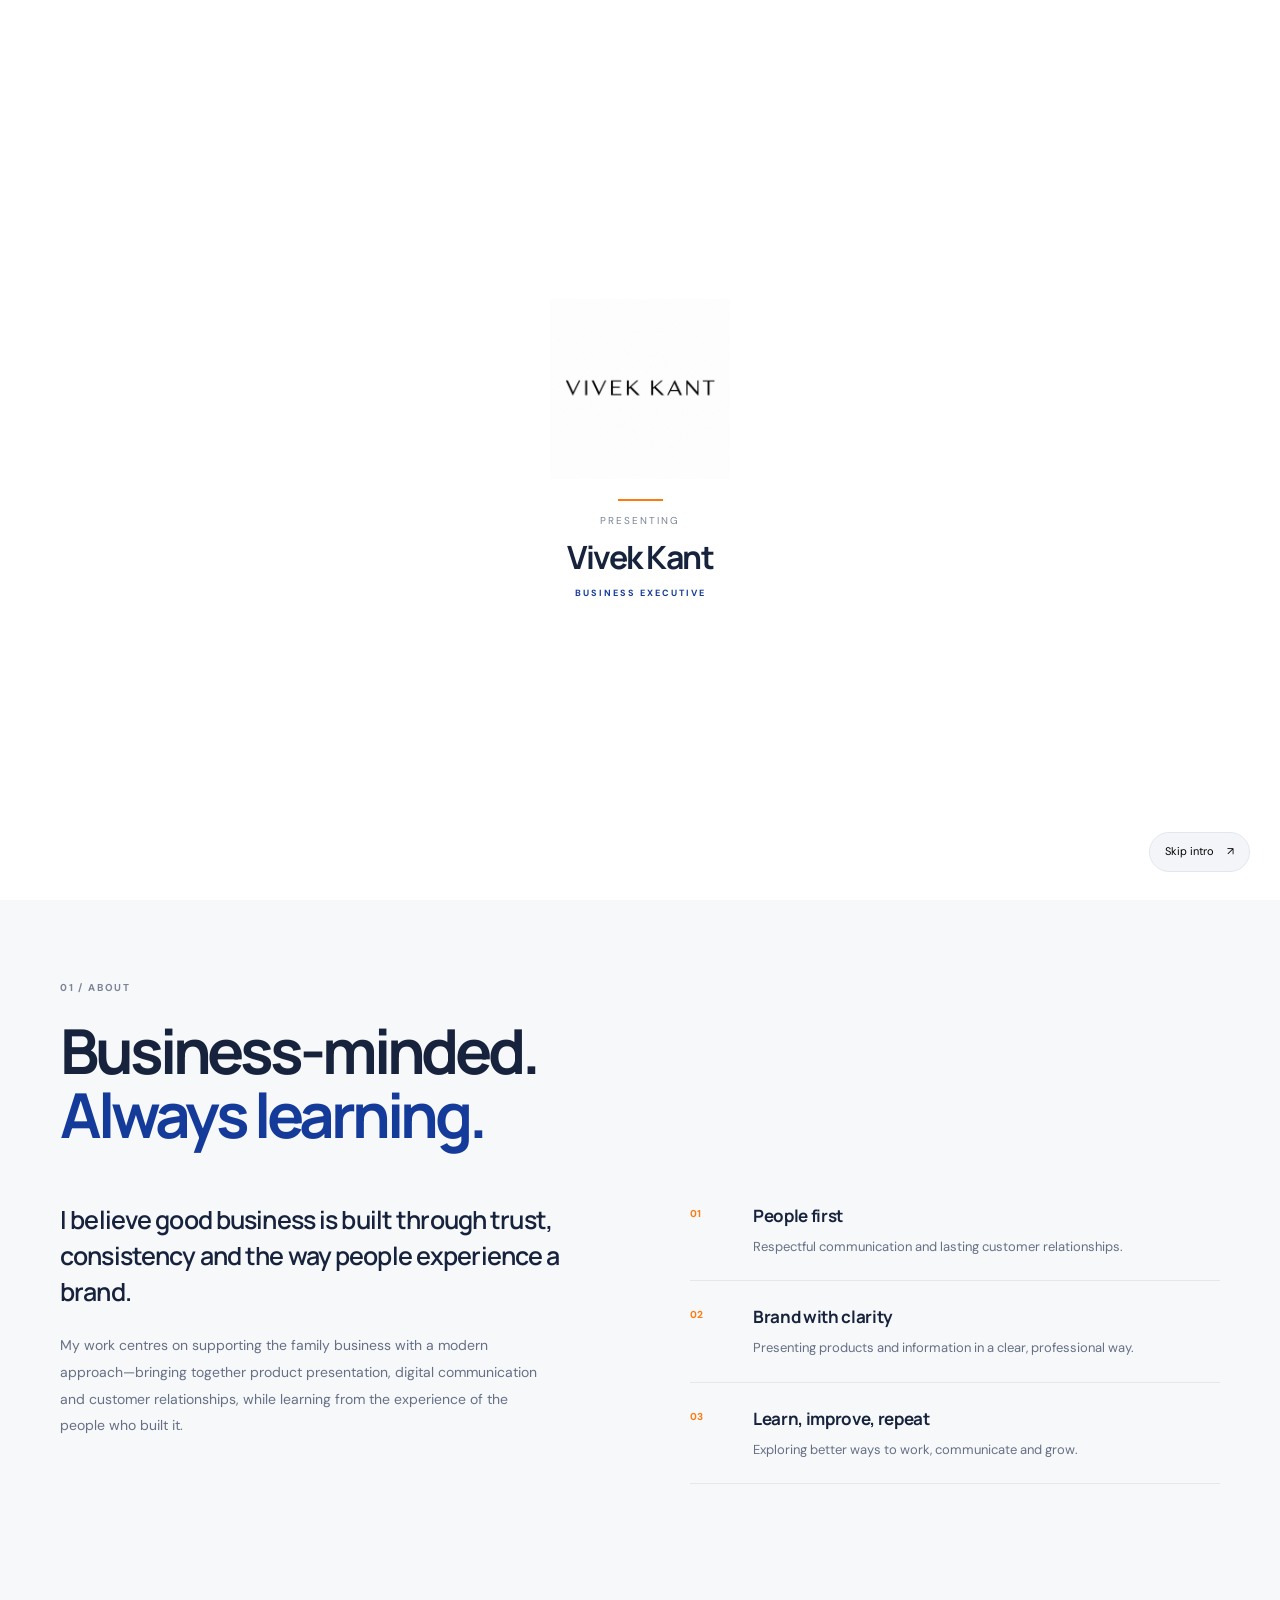
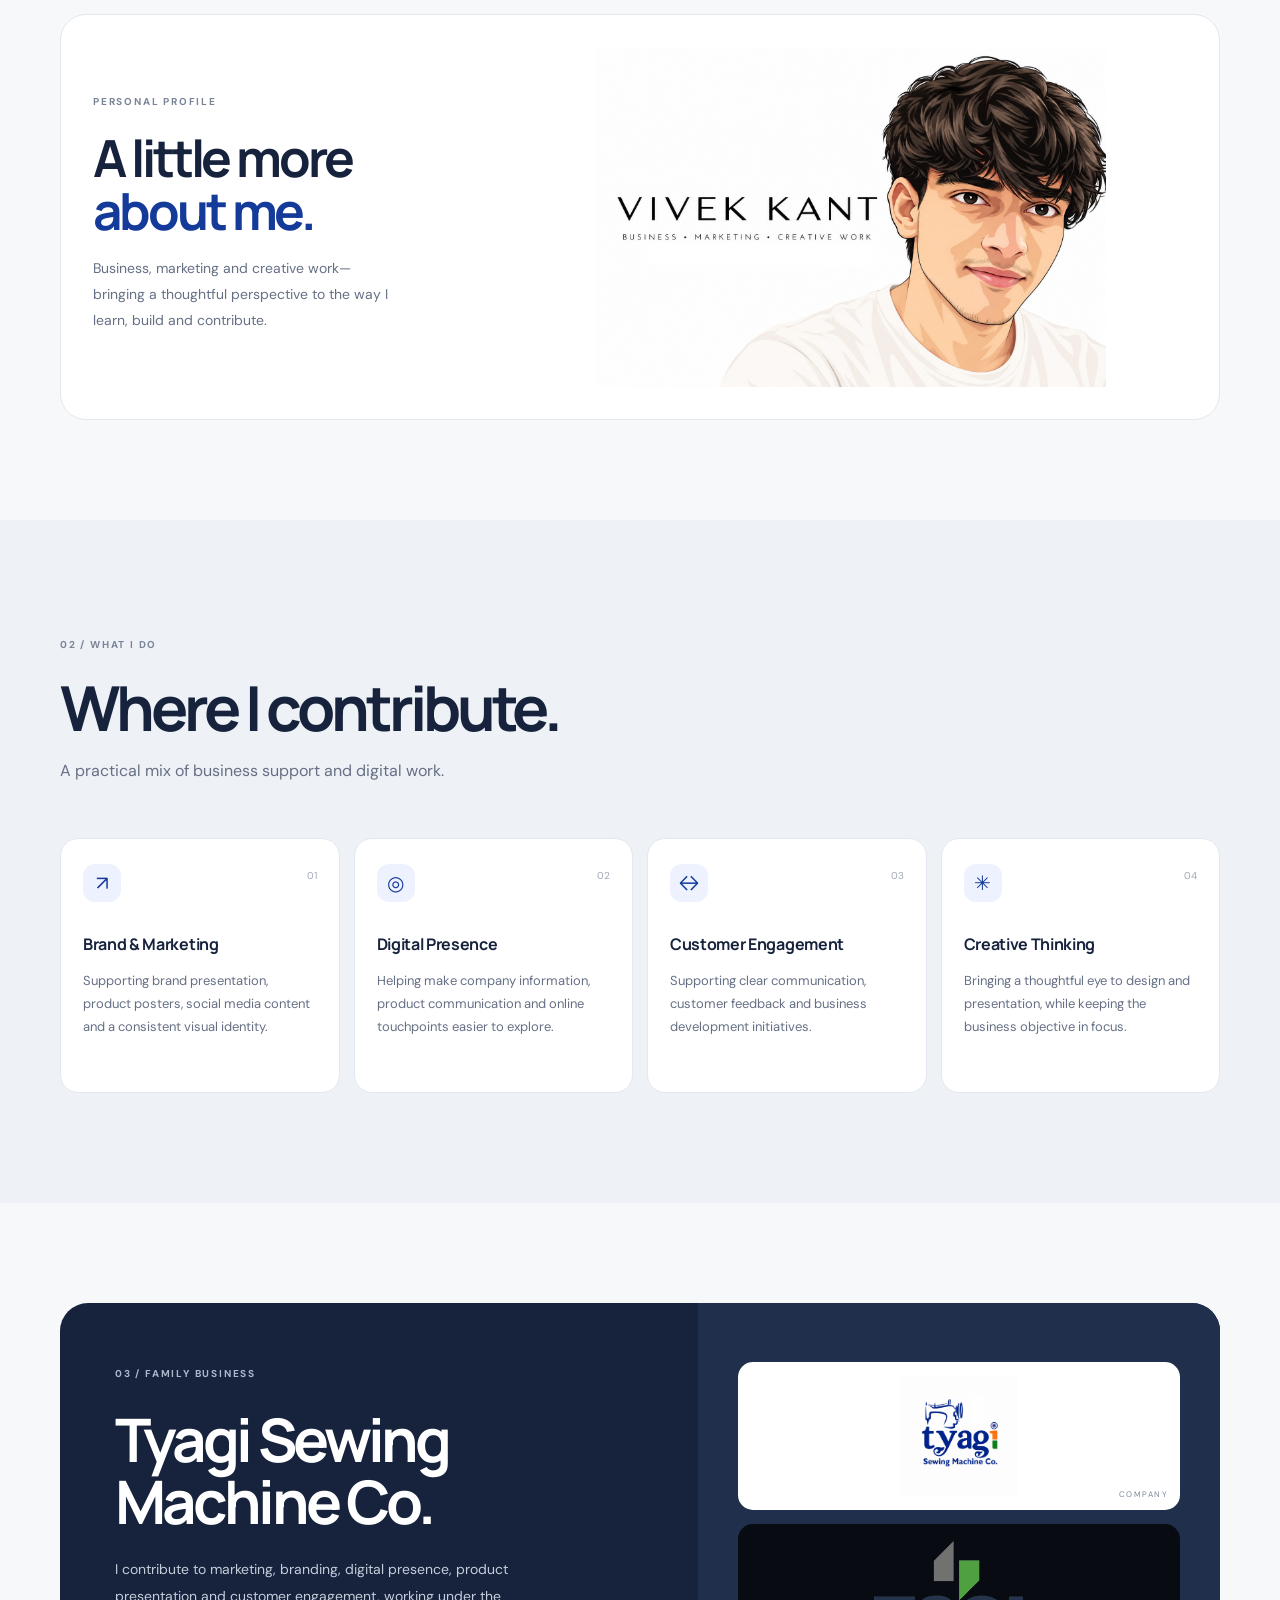
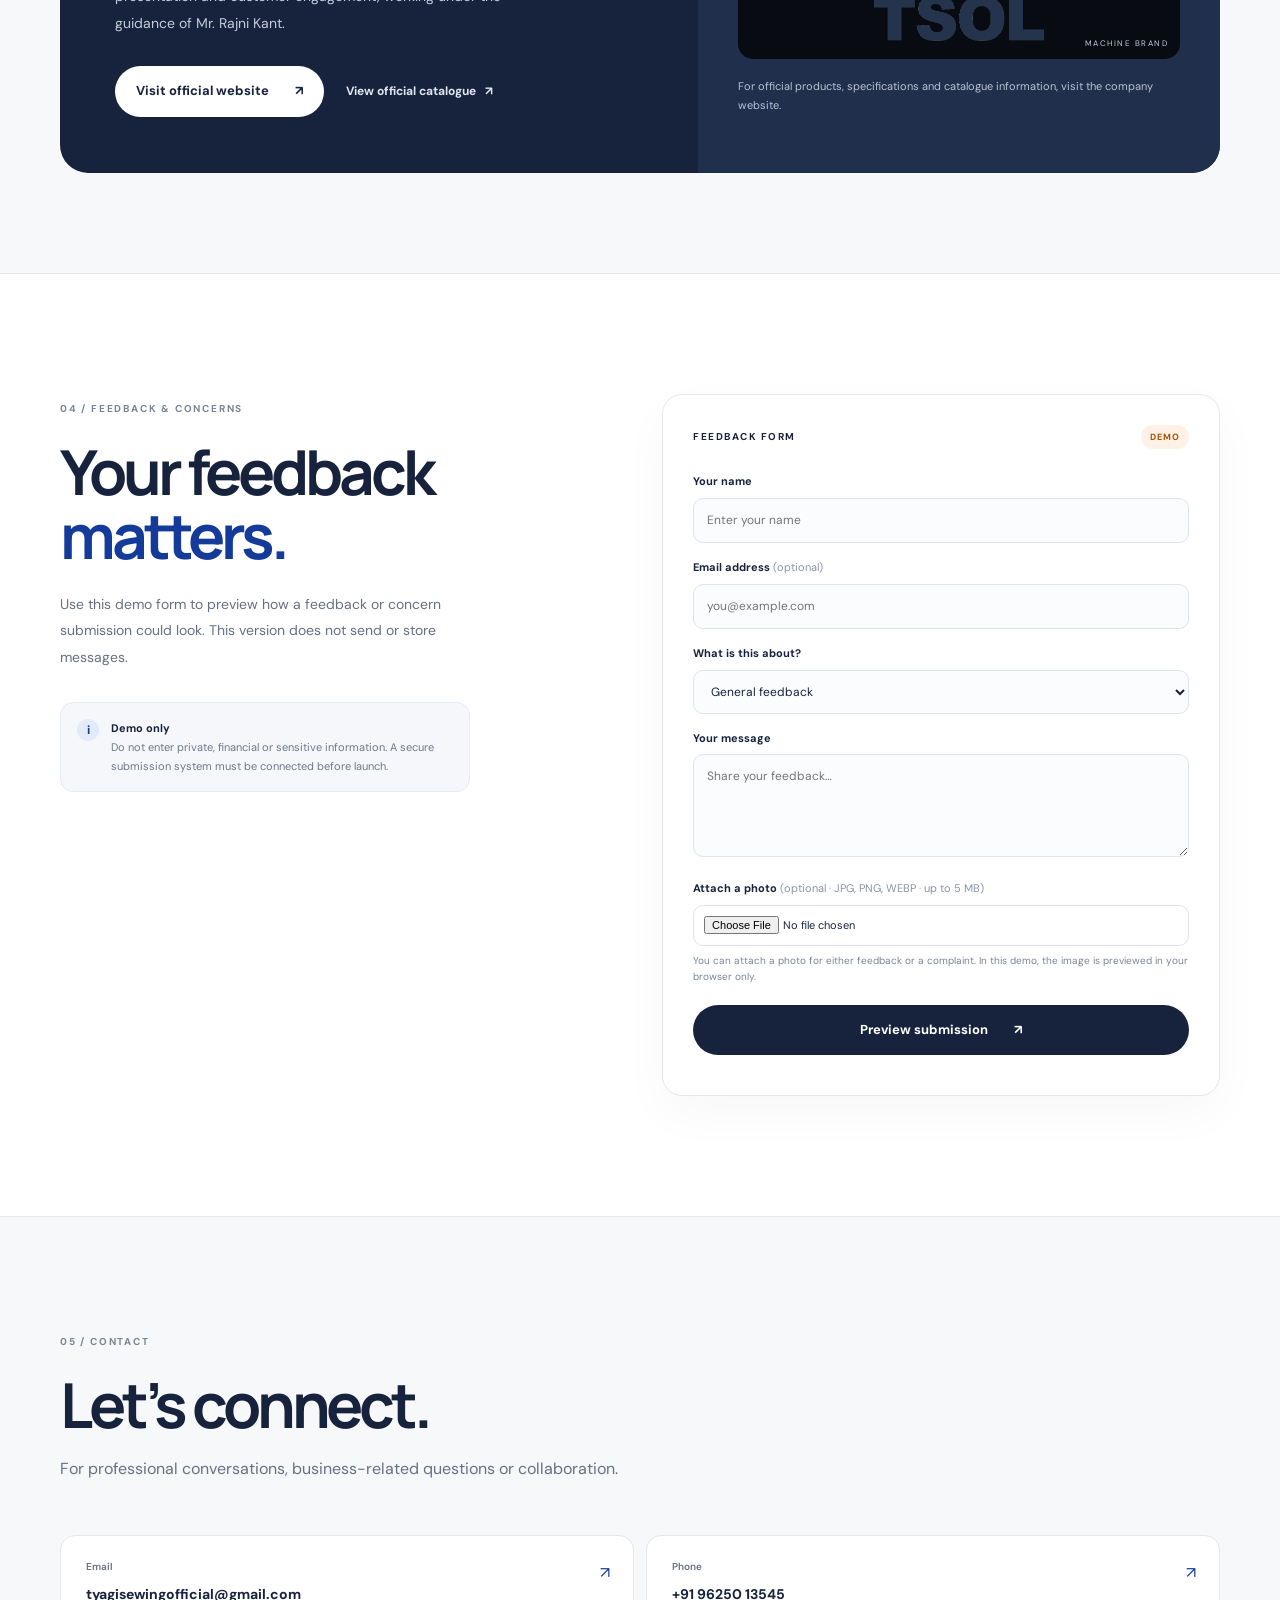
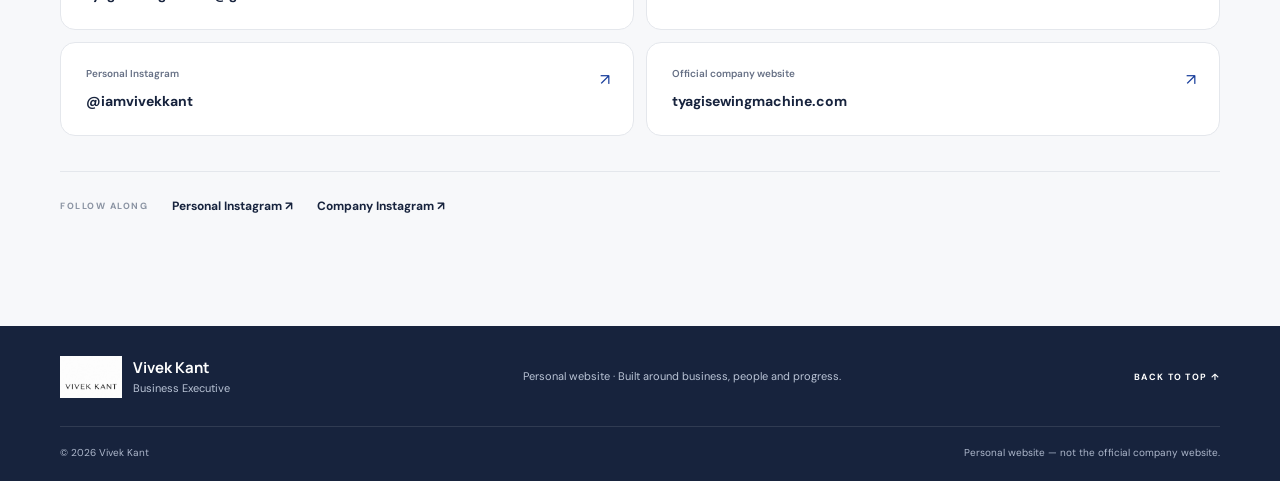
==== index.html @ b69f8602 "Add files via upload" ====
<!doctype html>
<html lang="en">
<head>
  <meta charset="utf-8"><meta name="viewport" content="width=device-width, initial-scale=1">
  <meta name="theme-color" content="#f7f8fa">
  <meta name="description" content="The personal website of Vivek Kant — Business Executive, focused on business development, brand communication and digital presence.">
  <title>Vivek Kant — Business Executive</title>
  <link rel="stylesheet" href="styles.css">
</head>
<body>
  <div class="intro" id="intro" aria-label="Welcome intro">
    <div class="intro-inner"><img src="assets/vivek-kant-wordmark.png" alt="Vivek Kant wordmark" class="intro-logo"><span class="intro-line"></span><p>Presenting</p><h2>Vivek Kant</h2><span class="intro-role">BUSINESS EXECUTIVE</span></div>
    <button class="skip-intro" id="skipIntro">Skip intro <span aria-hidden="true">↗</span></button>
  </div>
  <header class="site-header">
    <a class="wordmark" href="#home" aria-label="Vivek Kant home"><span class="brand-icon personal-wordmark"><img src="assets/vivek-kant-wordmark.png" alt="Vivek Kant logo"></span><span><strong>Vivek Kant</strong><small>Business Executive</small></span></a>
    <button class="menu-toggle" id="menuToggle" aria-label="Toggle navigation" aria-expanded="false">☰</button>
    <nav id="nav"><a href="#about">About</a><a href="#work">What I Do</a><a href="#business">Business</a><a href="#feedback">Feedback</a><a class="nav-contact" href="#contact">Contact <span>↗</span></a></nav>
  </header>
  <main>
    <section class="hero section-wrap" id="home">
      <div class="hero-copy reveal"><div class="eyebrow"><span class="status-dot"></span> PERSONAL WEBSITE · NOIDA, INDIA</div>
        <p class="hero-kicker">Business. People. Progress.</p>
        <h1>Building with<br><span>purpose.</span></h1>
        <p class="hero-description">I’m Vivek Kant, a Business Executive contributing to the growth and digital presence of Tyagi Sewing Machine Co. through branding, communication and customer engagement.</p>
        <div class="hero-actions"><a class="button button-dark" href="#about">Get to know me <span>↓</span></a><a class="text-link" href="https://www.tyagisewingmachine.com/" target="_blank" rel="noopener">Visit company website <span>↗</span></a></div>
        <div class="hero-note"><span class="note-rule"></span><span>Working with purpose, learning every day.</span></div>
      </div>
      <div class="hero-art hero-art-profile reveal" aria-label="Vivek Kant personal brand portrait"><img class="hero-feature hero-wordmark" src="assets/vivek-kant-wordmark.png" alt="Vivek Kant personal brand wordmark"><span class="hero-art-label">VIVEK KANT · PERSONAL BRAND</span></div>
      <a href="#about" class="scroll-cue"><span></span> SCROLL TO EXPLORE</a>
    </section>
    <section class="intro-strip"><div class="section-wrap strip-inner"><span class="strip-label">MY FOCUS</span><p>Clear communication <i>·</i> Thoughtful branding <i>·</i> Stronger connections</p></div></section>
    <section class="section section-wrap about-section" id="about">
      <div class="section-heading reveal"><span class="section-index">01 / ABOUT</span><h2>Business-minded.<br><span>Always learning.</span></h2></div>
      <div class="about-grid"><div class="about-lead reveal"><p class="large-copy">I believe good business is built through trust, consistency and the way people experience a brand.</p><p>My work centres on supporting the family business with a modern approach—bringing together product presentation, digital communication and customer relationships, while learning from the experience of the people who built it.</p></div><div class="principles reveal"><article><span>01</span><div><h3>People first</h3><p>Respectful communication and lasting customer relationships.</p></div></article><article><span>02</span><div><h3>Brand with clarity</h3><p>Presenting products and information in a clear, professional way.</p></div></article><article><span>03</span><div><h3>Learn, improve, repeat</h3><p>Exploring better ways to work, communicate and grow.</p></div></article></div></div>
    </section>
    <section class="portrait-section section section-wrap" id="profile-image"><div class="portrait-card reveal"><div class="portrait-copy"><span class="section-index">PERSONAL PROFILE</span><h2>A little more<br><span>about me.</span></h2><p>Business, marketing and creative work—bringing a thoughtful perspective to the way I learn, build and contribute.</p></div><div class="portrait-art"><img src="assets/vivek-kant-banner.png" alt="Vivek Kant illustrated personal portrait artwork"></div></div></section>
    <section class="work-section" id="work"><div class="section section-wrap"><div class="section-heading reveal"><span class="section-index">02 / WHAT I DO</span><h2>Where I contribute.</h2><p class="heading-support">A practical mix of business support and digital work.</p></div><div class="work-grid"><article class="work-card reveal"><div class="card-icon">↗</div><span class="card-number">01</span><h3>Brand &amp; Marketing</h3><p>Supporting brand presentation, product posters, social media content and a consistent visual identity.</p></article><article class="work-card reveal"><div class="card-icon">◎</div><span class="card-number">02</span><h3>Digital Presence</h3><p>Helping make company information, product communication and online touchpoints easier to explore.</p></article><article class="work-card reveal"><div class="card-icon">↔</div><span class="card-number">03</span><h3>Customer Engagement</h3><p>Supporting clear communication, customer feedback and business development initiatives.</p></article><article class="work-card reveal"><div class="card-icon">✳</div><span class="card-number">04</span><h3>Creative Thinking</h3><p>Bringing a thoughtful eye to design and presentation, while keeping the business objective in focus.</p></article></div></div></section>
    <section class="business-section section section-wrap" id="business"><div class="business-panel reveal"><div class="business-copy"><span class="section-index">03 / FAMILY BUSINESS</span><h2>Tyagi Sewing<br>Machine Co.</h2><p>I contribute to marketing, branding, digital presence, product presentation and customer engagement, working under the guidance of Mr. Rajni Kant.</p><div class="business-actions"><a class="button button-light" href="https://www.tyagisewingmachine.com/" target="_blank" rel="noopener">Visit official website <span>↗</span></a><a class="business-link" href="https://www.tyagisewingmachine.com/" target="_blank" rel="noopener">View official catalogue <span>↗</span></a></div></div><div class="business-logos"><div class="logo-card tyagi-card"><img src="assets/tyagi-sewing-machine-logo.png" alt="Tyagi Sewing Machine Co. logo"><span>COMPANY</span></div><div class="logo-card tsol-card"><img src="assets/tsol-logo.png" alt="TSOL logo"><span>MACHINE BRAND</span></div><p>For official products, specifications and catalogue information, visit the company website.</p></div></div></section>
    <section class="feedback-section" id="feedback"><div class="section section-wrap feedback-grid"><div class="feedback-copy reveal"><span class="section-index">04 / FEEDBACK &amp; CONCERNS</span><h2>Your feedback<br><span>matters.</span></h2><p>Use this demo form to preview how a feedback or concern submission could look. This version does not send or store messages.</p><div class="privacy-note"><span>i</span><p><strong>Demo only</strong><br>Do not enter private, financial or sensitive information. A secure submission system must be connected before launch.</p></div></div><form class="feedback-form reveal" id="feedbackForm"><div class="form-top"><span>FEEDBACK FORM</span><span class="demo-pill">DEMO</span></div><label for="name">Your name</label><input id="name" name="name" placeholder="Enter your name" autocomplete="name" required><label for="email">Email address <span>(optional)</span></label><input id="email" name="email" type="email" placeholder="you@example.com" autocomplete="email"><label for="topic">What is this about?</label><select id="topic" name="topic"><option>General feedback</option><option>Business enquiry</option><option>Website experience</option><option>Concern or complaint</option><option>Other</option></select><label for="message">Your message</label><textarea id="message" name="message" rows="4" placeholder="Share your feedback…" required></textarea><label for="photoAttachment">Attach a photo <span>(optional · JPG, PNG, WEBP · up to 5 MB)</span></label><input id="photoAttachment" name="photoAttachment" type="file" accept="image/jpeg,image/png,image/webp,image/gif"><p class="upload-help">You can attach a photo for either feedback or a complaint. In this demo, the image is previewed in your browser only.</p><div class="attachment-preview" id="attachmentPreview" hidden><img id="attachmentPreviewImage" alt="Selected photo preview"><span id="attachmentFileName"></span><button type="button" id="removeAttachment" class="remove-attachment">Remove photo</button></div><button class="button button-dark submit-button" type="submit">Preview submission <span>↗</span></button><p class="form-result" id="formResult" role="status" aria-live="polite"></p></form></div></section>
    <section class="contact-section section section-wrap" id="contact"><div class="section-heading reveal"><span class="section-index">05 / CONTACT</span><h2>Let’s connect.</h2><p class="heading-support">For professional conversations, business-related questions or collaboration.</p></div><div class="contact-grid reveal"><a class="contact-card" href="mailto:tyagisewingofficial@gmail.com"><span>Email</span><strong>tyagisewingofficial@gmail.com</strong><span class="contact-arrow">↗</span></a><a class="contact-card" href="tel:+919625013545"><span>Phone</span><strong>+91 96250 13545</strong><span class="contact-arrow">↗</span></a><a class="contact-card" href="https://www.instagram.com/iamvivekkant/" target="_blank" rel="noopener"><span>Personal Instagram</span><strong>@iamvivekkant</strong><span class="contact-arrow">↗</span></a><a class="contact-card" href="https://www.tyagisewingmachine.com/" target="_blank" rel="noopener"><span>Official company website</span><strong>tyagisewingmachine.com</strong><span class="contact-arrow">↗</span></a></div><div class="social-row reveal"><span>FOLLOW ALONG</span><a href="https://www.instagram.com/iamvivekkant/" target="_blank" rel="noopener">Personal Instagram ↗</a><a href="https://www.instagram.com/tyagisewingofficial/" target="_blank" rel="noopener">Company Instagram ↗</a></div></section>
  </main>
  <footer><div class="section-wrap footer-inner"><a class="wordmark footer-mark" href="#home"><span class="brand-icon personal-wordmark"><img src="assets/vivek-kant-wordmark.png" alt="Vivek Kant logo"></span><span><strong>Vivek Kant</strong><small>Business Executive</small></span></a><p>Personal website · Built around business, people and progress.</p><a href="#home" class="back-top">BACK TO TOP ↑</a></div><div class="section-wrap footer-bottom"><span>© <span id="year"></span> Vivek Kant</span><span>Personal website — not the official company website.</span></div></footer>
  <script src="script.js"></script>
</body></html>
---- styles.css ----
@import url('https://fonts.googleapis.com/css2?family=DM+Sans:wght@400;500;600;700&family=Manrope:wght@400;500;600;700;800&display=swap');
:root{--ink:#17233d;--muted:#667085;--blue:#153b9a;--orange:#ff790d;--green:#14833b;--paper:#f7f8fa;--line:#e4e7ec;--white:#fff;--radius:24px}*{box-sizing:border-box}html{scroll-behavior:smooth;scroll-padding-top:92px}body{margin:0;background:var(--paper);color:var(--ink);font-family:'DM Sans',Arial,sans-serif;line-height:1.6;-webkit-font-smoothing:antialiased}a{color:inherit;text-decoration:none}button,input,textarea,select{font:inherit}.section-wrap{width:min(1160px,calc(100% - 48px));margin-inline:auto}.site-header{height:84px;display:flex;align-items:center;justify-content:space-between;width:min(1240px,calc(100% - 48px));margin:auto;position:sticky;top:0;z-index:20;background:rgba(247,248,250,.88);backdrop-filter:blur(18px);border-bottom:1px solid rgba(228,231,236,.7)}.wordmark{display:flex;align-items:center;gap:11px}.monogram{display:grid;place-items:center;width:42px;height:42px;background:var(--blue);color:#fff;border-radius:13px;font-family:Manrope,sans-serif;font-weight:800;letter-spacing:-2px}.wordmark strong,.wordmark small{display:block;line-height:1.25}.wordmark strong{font-family:Manrope,sans-serif;font-size:15px}.wordmark small{font-size:11px;color:var(--muted);margin-top:4px}nav{display:flex;align-items:center;gap:31px;font-size:13px;font-weight:600;color:#505a6d}nav a{transition:color .2s}nav a:hover,.text-link:hover{color:var(--blue)}.nav-contact{border:1px solid #d9dde5;padding:10px 15px;border-radius:100px;color:var(--ink)}.nav-contact span{margin-left:10px}.menu-toggle{display:none;border:0;background:transparent;font-size:24px}.hero{min-height:680px;display:grid;grid-template-columns:1fr .88fr;align-items:center;gap:40px;position:relative;padding-top:55px;padding-bottom:92px}.eyebrow,.section-index{font-size:10px;font-weight:700;letter-spacing:1.8px;color:#7a8496}.eyebrow{display:flex;align-items:center;gap:9px}.status-dot{width:7px;height:7px;background:var(--green);border-radius:50%;box-shadow:0 0 0 4px rgba(20,131,59,.1)}.hero-kicker{font-size:16px;color:var(--blue);font-weight:700;margin:34px 0 8px}.hero h1,.section-heading h2,.business-copy h2,.feedback-copy h2{font-family:Manrope,Arial,sans-serif;letter-spacing:-.065em;font-weight:700;line-height:1.04;margin:0}.hero h1{font-size:clamp(58px,7vw,92px)}.hero h1 span,.section-heading h2 span,.feedback-copy h2 span{color:var(--blue)}.hero-description{max-width:520px;color:#626d80;font-size:16px;line-height:1.85;margin:27px 0}.hero-actions{display:flex;align-items:center;gap:24px;flex-wrap:wrap}.button{display:inline-flex;align-items:center;justify-content:center;gap:26px;border:0;border-radius:100px;padding:15px 21px;font-size:13px;font-weight:700;cursor:pointer;transition:transform .25s,box-shadow .25s}.button:hover{transform:translateY(-2px);box-shadow:0 12px 28px #17233d20}.button-dark{background:var(--ink);color:#fff}.text-link{font-size:13px;font-weight:700}.text-link span{margin-left:7px}.hero-note{display:flex;align-items:center;gap:12px;margin-top:55px;font-size:11px;color:#8790a0}.note-rule{width:32px;height:1px;background:var(--orange)}.hero-art{height:480px;position:relative;display:grid;place-items:center;overflow:hidden;border-radius:34px;background:linear-gradient(145deg,#edf1fa 0%,#f7f8fa 52%,#e8eef8 100%);border:1px solid #e4e9f3}.hero-art:before{content:'';position:absolute;inset:20px;border:1px solid rgba(21,59,154,.1);border-radius:25px}.art-glow{position:absolute;width:280px;height:280px;background:radial-gradient(circle,#fff 0%,rgba(255,255,255,.1) 70%);border-radius:50%}.hero-monogram{position:relative;z-index:2;font-family:Manrope,sans-serif;font-size:clamp(130px,18vw,220px);letter-spacing:-.13em;font-weight:800;color:var(--blue);text-shadow:0 22px 45px #153b9a20;transform:translateX(-12px)}.hero-monogram span{color:var(--orange)}.art-orbit{position:absolute;border:1px solid rgba(21,59,154,.18);border-radius:50%;width:360px;height:360px;transform:rotate(-32deg) scaleY(.65)}.orbit-two{width:420px;height:420px;transform:rotate(40deg) scaleY(.6);border-color:rgba(255,121,13,.25)}.art-caption{position:absolute;bottom:28px;left:31px;right:31px;display:flex;justify-content:space-between;font-size:9px;font-weight:700;letter-spacing:1.3px;color:#7a8496}.art-stamp{position:absolute;right:34px;top:31px;width:52px;height:52px;border:1px solid #cfd7e8;border-radius:50%;display:grid;place-content:center;text-align:center;font-size:9px;line-height:1.2;font-weight:700;color:var(--blue);transform:rotate(12deg)}.scroll-cue{position:absolute;bottom:28px;left:0;font-size:9px;letter-spacing:1.7px;color:#7e8797;display:flex;align-items:center;gap:12px}.scroll-cue span{width:27px;height:1px;background:var(--orange)}.intro-strip{background:#fff;border-block:1px solid var(--line)}.strip-inner{display:flex;align-items:center;gap:45px;min-height:84px}.strip-label{font-size:10px;font-weight:700;letter-spacing:1.8px;color:#8992a2}.strip-inner p{font-size:13px;font-weight:600;margin:0}.strip-inner i{font-style:normal;color:var(--orange);padding:0 12px}.section{padding-top:120px;padding-bottom:120px}.section-heading{margin-bottom:54px}.section-heading h2,.feedback-copy h2{font-size:clamp(40px,5vw,62px);margin-top:20px}.heading-support{color:var(--muted);margin-top:18px}.about-grid{display:grid;grid-template-columns:1fr 1fr;gap:100px}.large-copy{font-family:Manrope,sans-serif;font-size:25px;line-height:1.45;letter-spacing:-.035em;font-weight:600;margin:0 0 22px}.about-lead>p:last-child{color:var(--muted);font-size:14px;line-height:1.9;max-width:480px}.principles article{display:grid;grid-template-columns:45px 1fr;gap:18px;padding:22px 0;border-bottom:1px solid var(--line)}.principles article:first-child{padding-top:0}.principles article>span{font-size:10px;font-weight:700;color:var(--orange);padding-top:4px}.principles h3,.work-card h3{font-family:Manrope,sans-serif;font-size:17px;margin:0 0 6px;letter-spacing:-.02em}.principles p,.work-card p{font-size:13px;color:var(--muted);margin:0;line-height:1.8}.work-section{background:#eef1f6}.work-section .section{padding-block:110px}.work-grid{display:grid;grid-template-columns:repeat(4,1fr);gap:14px}.work-card{min-height:255px;padding:25px 22px;background:#fff;border:1px solid #e3e7ef;border-radius:18px;position:relative;transition:transform .25s,box-shadow .25s}.work-card:hover{transform:translateY(-5px);box-shadow:0 18px 40px #17233d0c}.card-icon{width:38px;height:38px;border-radius:12px;background:#eef2ff;color:var(--blue);display:grid;place-items:center;font-size:20px;margin-bottom:30px}.card-number{position:absolute;right:22px;top:29px;font-size:10px;color:#a0a7b5}.work-card h3{font-size:16px}.work-card p{margin-top:11px}.business-section{padding-block:100px}.business-panel{background:#17233d;border-radius:28px;overflow:hidden;display:grid;grid-template-columns:1.1fr .9fr;color:#fff;min-height:440px}.business-copy{padding:56px 55px}.business-copy .section-index{color:#aeb8cc}.business-copy h2{font-size:clamp(40px,5vw,60px);margin-top:23px}.business-copy>p{max-width:440px;color:#c5ccda;font-size:14px;line-height:1.9;margin:24px 0 30px}.business-actions{display:flex;gap:22px;align-items:center;flex-wrap:wrap}.button-light{background:#fff;color:var(--ink)}.business-link{font-size:12px;font-weight:700;color:#e1e6ef}.business-link span{margin-left:6px}.business-logos{background:#202f4c;padding:40px;display:flex;flex-direction:column;justify-content:center;gap:14px}.logo-card{border-radius:15px;min-height:135px;padding:15px 20px;display:flex;align-items:center;justify-content:center;position:relative}.tyagi-card{background:#fff}.tyagi-card img{width:100%;max-width:230px;max-height:118px;object-fit:contain}.tsol-card{background:#080b11}.tsol-card img{width:75%;max-height:100px;object-fit:contain}.logo-card>span{position:absolute;bottom:9px;right:12px;font-size:8px;letter-spacing:1.5px;color:#7c879b}.tsol-card>span{color:#c4ccdb}.business-logos>p{font-size:11px;color:#bac4d6;line-height:1.7;margin:4px 0 0}.feedback-section{background:#fff;border-block:1px solid var(--line)}.feedback-grid{display:grid;grid-template-columns:.9fr 1fr;gap:100px;padding-block:120px}.feedback-copy h2{margin-bottom:22px}.feedback-copy>p{color:var(--muted);font-size:14px;line-height:1.9;max-width:390px}.privacy-note{display:flex;gap:12px;margin-top:32px;max-width:410px;background:#f5f7fb;border:1px solid #e7ebf2;padding:16px;border-radius:13px}.privacy-note>span{display:grid;place-items:center;flex-shrink:0;width:22px;height:22px;border-radius:50%;background:#e3eaf9;color:var(--blue);font-size:12px;font-weight:700}.privacy-note p{font-size:11px;color:#6e788b;margin:0;line-height:1.7}.privacy-note strong{color:var(--ink)}.feedback-form{padding:30px;border:1px solid var(--line);border-radius:20px;box-shadow:0 18px 50px #17233d08}.form-top{display:flex;justify-content:space-between;align-items:center;font-size:10px;font-weight:700;letter-spacing:1.5px;margin-bottom:24px}.demo-pill{background:#fff1e6;color:#ad5100;border-radius:50px;padding:5px 9px;font-size:9px;letter-spacing:1px}.feedback-form label{display:block;font-size:11px;font-weight:700;margin:16px 0 7px}.feedback-form label span{font-weight:400;color:#8b93a1}.feedback-form input,.feedback-form textarea,.feedback-form select{width:100%;border:1px solid #dfe3eb;background:#fbfcfe;border-radius:10px;padding:12px 13px;font-size:12px;color:var(--ink);outline:none;transition:border .2s}.feedback-form input:focus,.feedback-form textarea:focus,.feedback-form select:focus{border-color:var(--blue)}.feedback-form textarea{resize:vertical}.submit-button{width:100%;margin-top:20px}.form-result{font-size:12px;color:var(--green);margin:10px 0 0}.contact-section{padding-block:110px}.contact-grid{display:grid;grid-template-columns:1fr 1fr;gap:12px}.contact-card{position:relative;display:flex;flex-direction:column;gap:8px;padding:23px 25px;border:1px solid var(--line);border-radius:15px;background:#fff;transition:border .2s,transform .2s}.contact-card:hover{border-color:#aab8d9;transform:translateY(-2px)}.contact-card>span:first-child{font-size:10px;color:var(--muted);font-weight:600}.contact-card strong{font-size:14px;font-weight:700;padding-right:30px;overflow-wrap:anywhere}.contact-arrow{position:absolute;right:23px;top:24px;color:var(--blue)}.social-row{display:flex;gap:24px;align-items:center;flex-wrap:wrap;border-top:1px solid var(--line);margin-top:35px;padding-top:25px}.social-row span{font-size:9px;letter-spacing:1.5px;color:#8a93a2;font-weight:700}.social-row a{font-size:12px;font-weight:700}.social-row a:hover{color:var(--blue)}footer{background:#17233d;color:#fff;padding:30px 0 20px}.footer-inner{display:flex;align-items:center;justify-content:space-between;gap:20px;padding-bottom:28px}.footer-mark .monogram{background:#fff;color:var(--blue)}.footer-mark small{color:#bac4d6}.footer-inner>p{font-size:11px;color:#bac4d6}.back-top{font-size:9px;letter-spacing:1.3px;font-weight:700}.footer-bottom{border-top:1px solid #ffffff1c;padding-top:18px;display:flex;justify-content:space-between;gap:20px;font-size:10px;color:#aeb8cc}.intro{position:fixed;inset:0;z-index:100;background:#fff;display:grid;place-items:center;transition:opacity .7s ease,visibility .7s ease}.intro.hide{opacity:0;visibility:hidden;pointer-events:none}.intro-inner{text-align:center;display:flex;align-items:center;flex-direction:column;animation:intro-rise 1s both}.intro-logo{width:min(280px,65vw);height:220px;object-fit:contain}.intro-line{width:45px;height:2px;background:var(--orange);margin:20px 0 12px;animation:line-in .8s .3s both}.intro-inner p{margin:0;color:#7a8496;font-size:10px;letter-spacing:2px;text-transform:uppercase}.intro-inner h2{font-family:Manrope,sans-serif;font-size:32px;letter-spacing:-1.5px;margin:3px 0}.intro-role{font-size:9px;letter-spacing:2px;color:var(--blue);font-weight:700}.skip-intro{position:absolute;bottom:28px;right:30px;background:#f3f5f9;border:1px solid #e2e6ef;border-radius:50px;padding:10px 15px;font-size:11px;cursor:pointer}.skip-intro span{margin-left:10px}.reveal{opacity:0;transform:translateY(20px);transition:opacity .75s ease,transform .75s ease}.reveal.visible{opacity:1;transform:translateY(0)}@keyframes intro-rise{from{opacity:0;transform:translateY(14px)}to{opacity:1;transform:translateY(0)}}@keyframes line-in{from{transform:scaleX(0)}to{transform:scaleX(1)}}
@media(max-width:900px){.hero{grid-template-columns:1fr .8fr;gap:25px;min-height:600px}.hero-art{height:400px}.hero-description{font-size:14px}.work-grid{grid-template-columns:1fr 1fr}.about-grid,.feedback-grid{gap:50px}.business-copy{padding:40px 32px}.business-logos{padding:30px}.business-panel{grid-template-columns:1fr .8fr}.strip-inner{gap:22px}.strip-inner p{font-size:12px}}
@media(max-width:680px){.section-wrap{width:calc(100% - 36px)}.site-header{height:72px;width:calc(100% - 36px)}.menu-toggle{display:block;color:var(--ink)}nav{display:none;position:absolute;top:71px;left:0;right:0;padding:18px;background:rgba(255,255,255,.98);border:1px solid var(--line);border-radius:0 0 18px 18px;box-shadow:0 15px 30px #17233d10;flex-direction:column;align-items:stretch;gap:0}nav.open{display:flex}nav a{padding:13px 7px}.nav-contact{border:0;padding:13px 7px}.hero{grid-template-columns:1fr;padding-top:54px;padding-bottom:70px;gap:35px}.hero h1{font-size:clamp(58px,15vw,78px)}.hero-art{height:330px;grid-row:1}.hero-copy{grid-row:2}.hero-kicker{margin-top:24px}.hero-description{font-size:14px}.hero-note{margin-top:35px}.scroll-cue{bottom:24px}.strip-inner{align-items:flex-start;flex-direction:column;gap:5px;padding-block:20px}.strip-inner p{line-height:1.9}.strip-inner i{padding:0 4px}.section{padding-block:78px}.section-heading{margin-bottom:35px}.section-heading h2,.feedback-copy h2{font-size:43px}.about-grid,.feedback-grid{grid-template-columns:1fr;gap:42px}.large-copy{font-size:22px}.work-section .section{padding-block:78px}.work-grid{gap:10px}.work-card{padding:19px 16px;min-height:245px}.work-card h3{font-size:14px}.work-card p{font-size:12px}.card-number{right:15px;top:23px}.card-icon{margin-bottom:24px}.business-section{padding-block:70px}.business-panel{grid-template-columns:1fr}.business-copy{padding:36px 25px}.business-copy h2{font-size:46px}.business-logos{padding:25px;display:grid;grid-template-columns:1fr 1fr;gap:10px}.logo-card{min-height:115px;padding:12px}.logo-card>span{font-size:7px}.business-logos>p{grid-column:1/-1}.feedback-grid{padding-block:78px}.feedback-form{padding:22px}.contact-section{padding-block:78px}.contact-grid{grid-template-columns:1fr}.contact-card{padding:19px}.social-row{gap:14px}.social-row span{width:100%}.footer-inner{align-items:flex-start;flex-direction:column}.footer-inner>p{margin:0}.footer-bottom{flex-direction:column;gap:6px}.intro-logo{height:190px}.intro-inner h2{font-size:28px}}
@media(prefers-reduced-motion:reduce){*,*::before,*::after{scroll-behavior:auto!important;animation-duration:.01ms!important;animation-iteration-count:1!important;transition-duration:.01ms!important}.reveal{opacity:1;transform:none}}

/* Logo and profile refinements */
.brand-icon{display:grid;place-items:center;width:46px;height:46px;flex:0 0 46px;overflow:hidden;background:#fff;border:1px solid #e3e8f2;border-radius:13px;padding:2px}
.brand-icon img{display:block;width:100%;height:100%;object-fit:contain}
.hero-art-profile{background:#fff;padding:0 0 28px;border-color:#e5e9f1}
.hero-art-profile:before{inset:12px;border-color:rgba(21,59,154,.08);pointer-events:none;z-index:2}
.hero-feature{display:block;width:100%;height:100%;max-height:100%;object-fit:contain;position:relative;z-index:1}
.hero-art-label{position:absolute;bottom:17px;left:22px;right:22px;text-align:center;font-size:8px;letter-spacing:1.8px;font-weight:700;color:#7a8496;z-index:3}
.upload-help{font-size:10px;line-height:1.6;color:#7a8496;margin:7px 0 0}
.feedback-form input[type=file]{padding:10px;background:#fff;cursor:pointer;font-size:11px}
.attachment-preview{margin-top:13px;padding:12px;border:1px solid #dfe3eb;background:#f8faff;border-radius:12px;display:grid;grid-template-columns:76px 1fr;gap:10px;align-items:center}
.attachment-preview[hidden]{display:none}
.attachment-preview img{width:76px;height:76px;object-fit:cover;border-radius:8px;background:#fff;border:1px solid #e7eaf0}
.attachment-preview span{font-size:11px;font-weight:600;overflow-wrap:anywhere}
.remove-attachment{grid-column:2;justify-self:start;border:0;padding:0;background:transparent;color:#a23a32;font-size:11px;font-weight:700;cursor:pointer}
@media(max-width:680px){.brand-icon{width:42px;height:42px;flex-basis:42px}.hero-art-profile{height:330px;padding-bottom:20px}.hero-feature{width:100%;height:100%}.hero-art-label{bottom:10px;font-size:7px;letter-spacing:1.2px}}

/* Personal wordmark update */
.brand-icon.personal-wordmark{width:62px;flex-basis:62px;height:42px;border:0;border-radius:0;background:transparent;padding:0;overflow:hidden}
.brand-icon.personal-wordmark img{width:100%;height:100%;object-fit:contain}
.hero-art-profile{background:#fff}
.hero-wordmark{width:90%;height:auto;max-height:78%;object-fit:contain;padding:0;mix-blend-mode:multiply}
.intro-logo{width:min(380px,78vw);height:auto;max-height:180px;object-fit:contain}
.portrait-section{padding-top:10px;padding-bottom:100px}
.portrait-card{display:grid;grid-template-columns:.75fr 1.25fr;align-items:center;gap:20px;background:#fff;border:1px solid var(--line);border-radius:26px;overflow:hidden;padding:32px}
.portrait-copy h2{font-family:Manrope,Arial,sans-serif;font-size:clamp(36px,4vw,52px);letter-spacing:-.06em;line-height:1.05;margin:18px 0}
.portrait-copy h2 span{color:var(--blue)}
.portrait-copy p{font-size:14px;line-height:1.85;color:var(--muted);max-width:300px}
.portrait-art{min-width:0;max-height:340px;overflow:hidden;border-radius:18px;background:#fff;display:flex;align-items:center;justify-content:center}
.portrait-art img{display:block;width:100%;height:100%;max-height:340px;object-fit:contain}
@media(max-width:680px){.brand-icon.personal-wordmark{width:74px;flex-basis:74px;height:38px}.hero-wordmark{width:92%;max-height:78%}.intro-logo{max-height:130px}.portrait-section{padding-top:0;padding-bottom:70px}.portrait-card{grid-template-columns:1fr;padding:22px;gap:12px}.portrait-copy h2{font-size:40px}.portrait-art{max-height:280px}.portrait-art img{max-height:280px}}
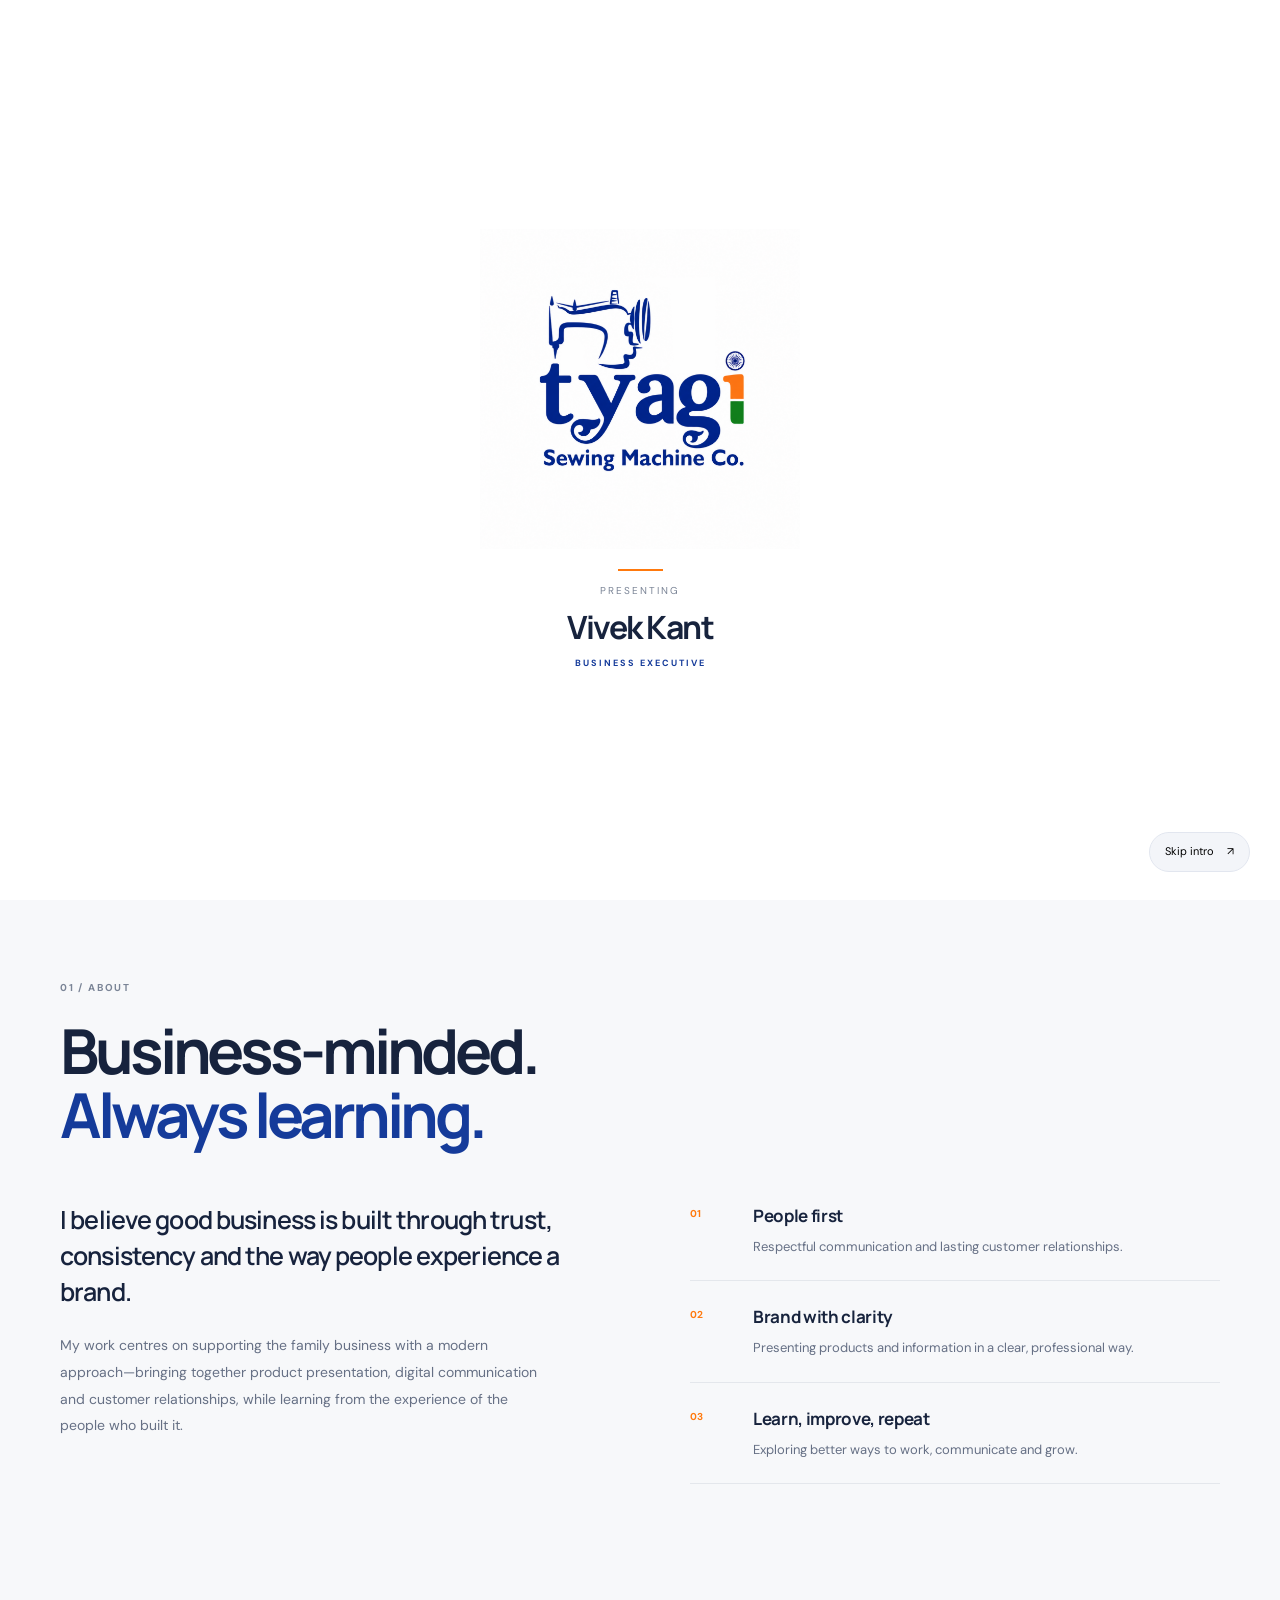
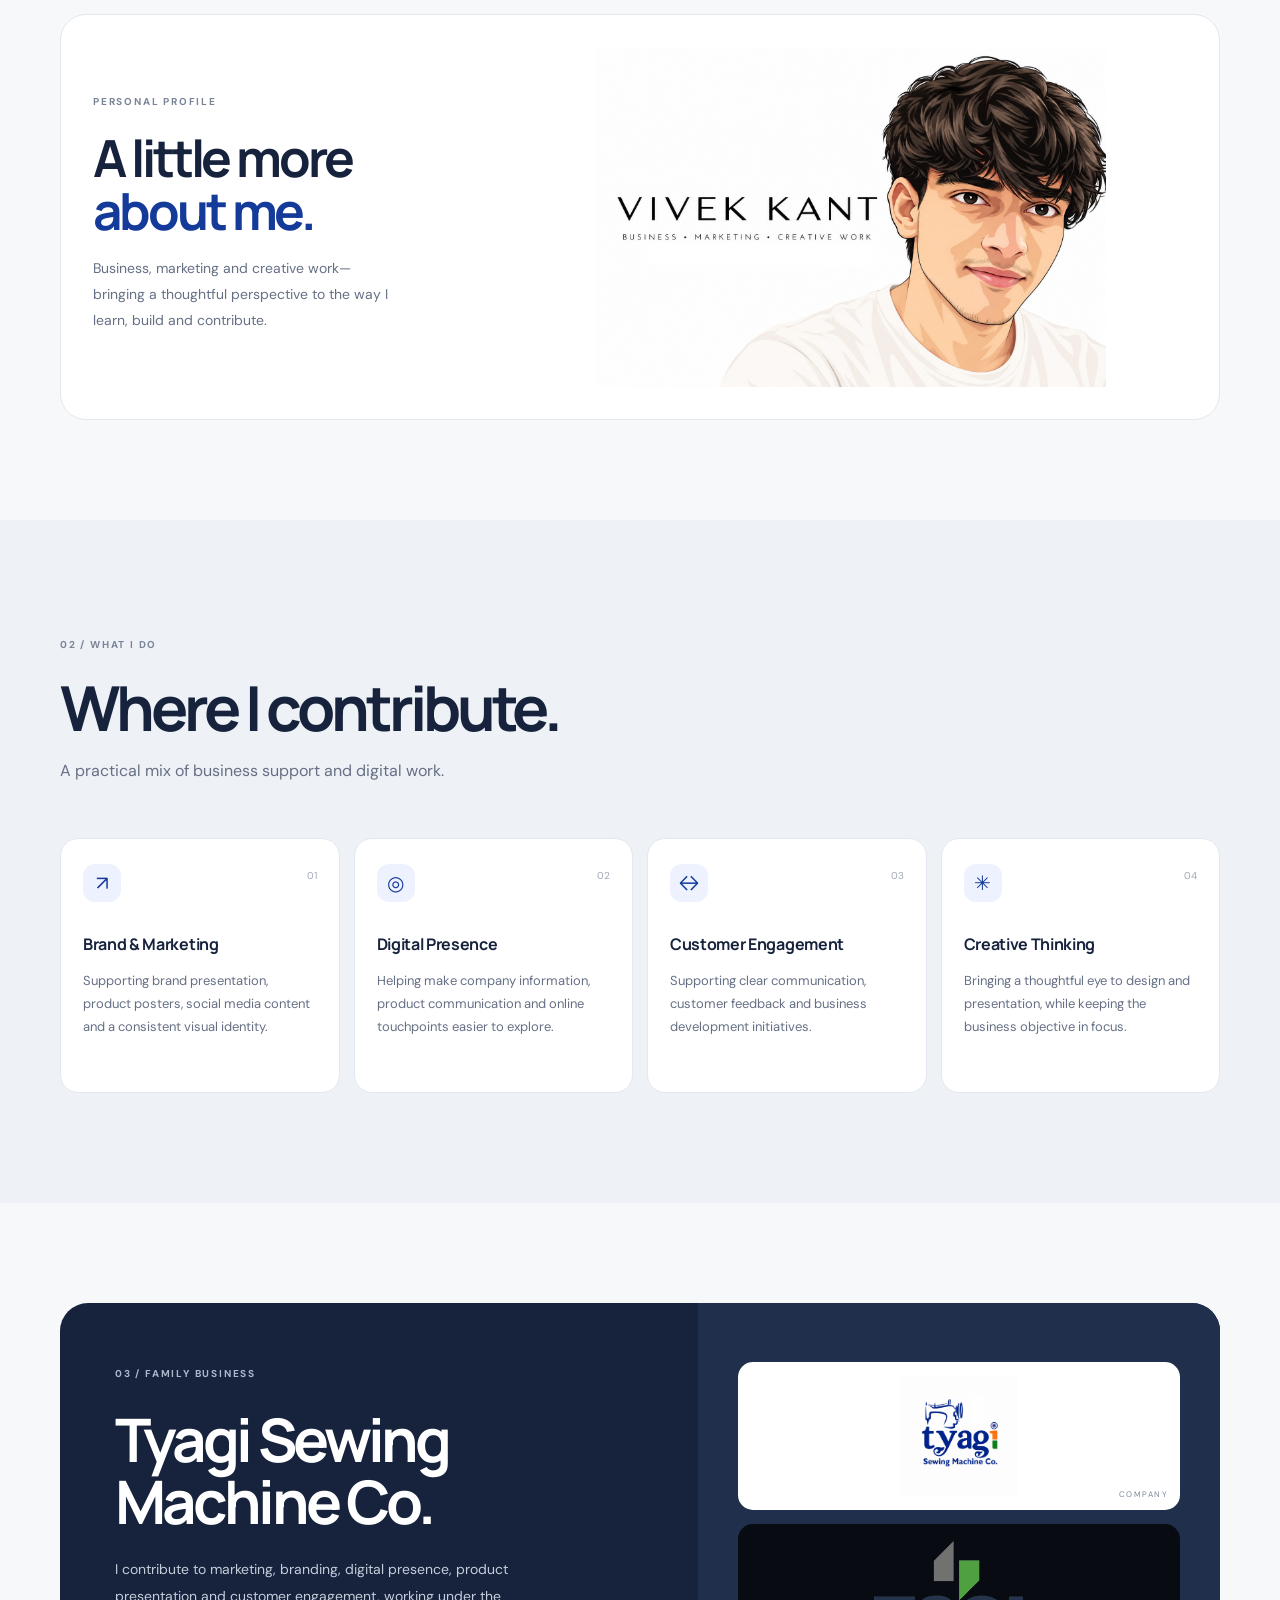
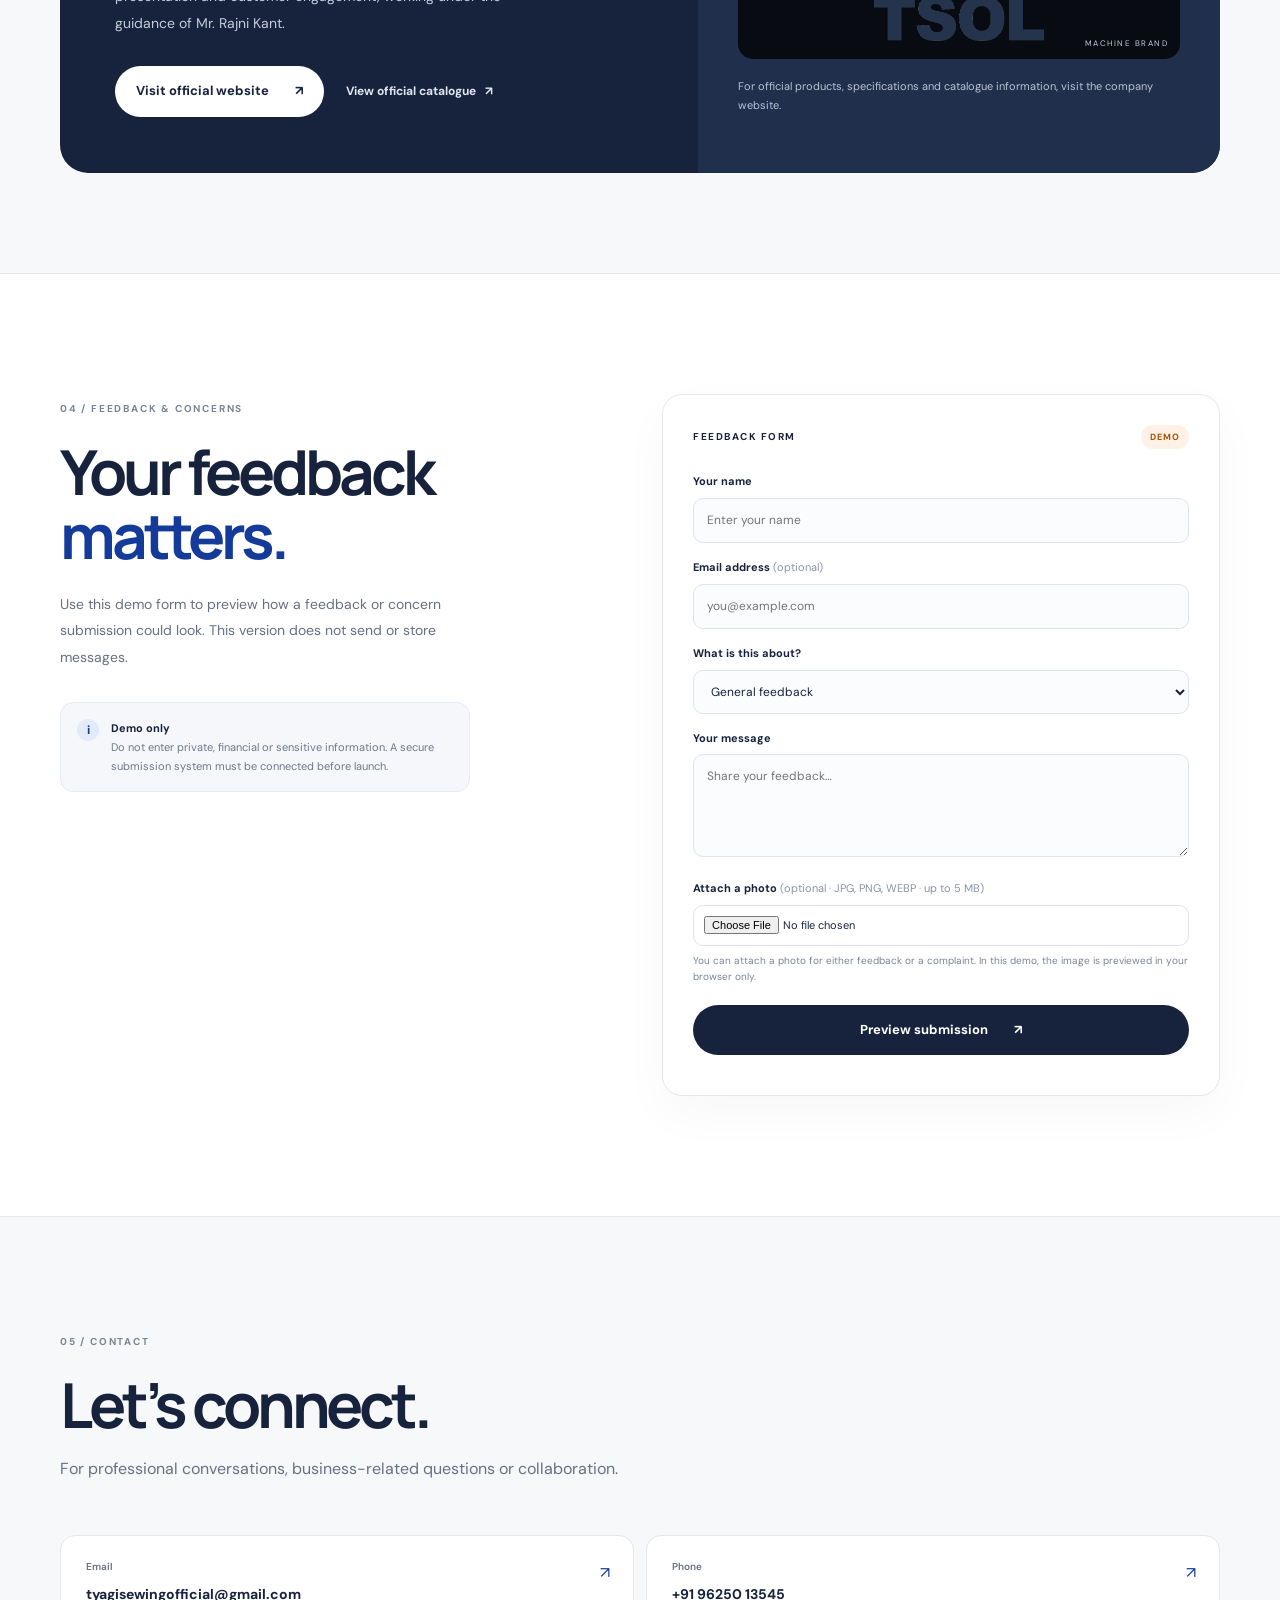
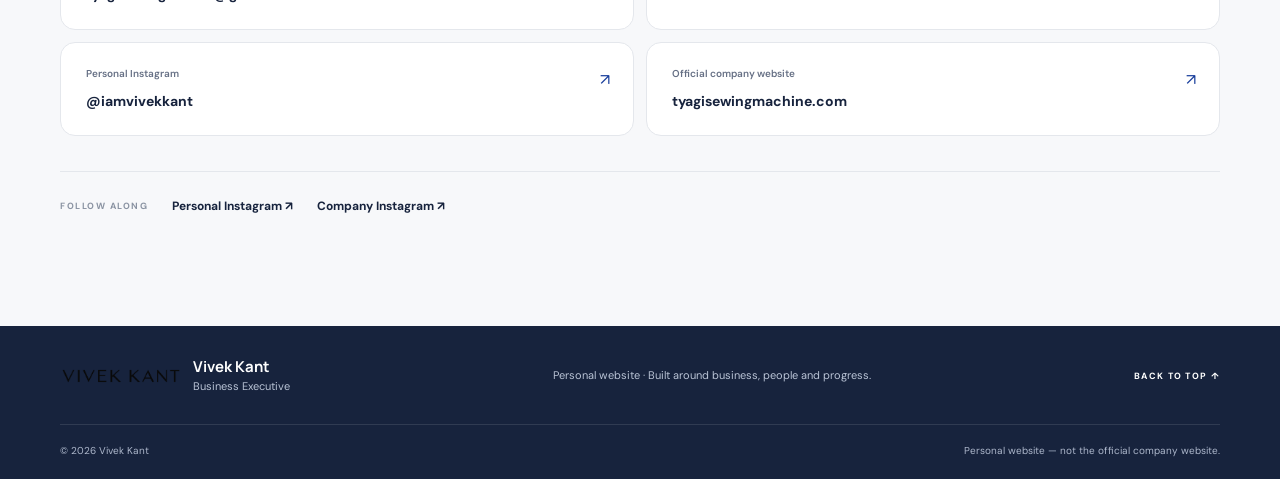
==== commit a1704dee: "Add files via upload" ====
--- a/index.html
+++ b/index.html
@@ -9,11 +9,11 @@
 </head>
 <body>
   <div class="intro" id="intro" aria-label="Welcome intro">
-    <div class="intro-inner"><img src="assets/vivek-kant-wordmark.png" alt="Vivek Kant wordmark" class="intro-logo"><span class="intro-line"></span><p>Presenting</p><h2>Vivek Kant</h2><span class="intro-role">BUSINESS EXECUTIVE</span></div>
+    <div class="intro-inner"><img src="assets/tyagi-sewing-machine-logo.png" alt="Tyagi Sewing Machine Co. logo" class="intro-logo"><span class="intro-line"></span><p>Presenting</p><h2>Vivek Kant</h2><span class="intro-role">BUSINESS EXECUTIVE</span></div>
     <button class="skip-intro" id="skipIntro">Skip intro <span aria-hidden="true">↗</span></button>
   </div>
   <header class="site-header">
-    <a class="wordmark" href="#home" aria-label="Vivek Kant home"><span class="brand-icon personal-wordmark"><img src="assets/vivek-kant-wordmark.png" alt="Vivek Kant logo"></span><span><strong>Vivek Kant</strong><small>Business Executive</small></span></a>
+    <a class="wordmark" href="#home" aria-label="Vivek Kant home"><span class="brand-icon personal-wordmark"><img src="assets/vivek-kant-wordmark-cropped.png" alt="Vivek Kant logo"></span><span><strong>Vivek Kant</strong><small>Business Executive</small></span></a>
     <button class="menu-toggle" id="menuToggle" aria-label="Toggle navigation" aria-expanded="false">☰</button>
     <nav id="nav"><a href="#about">About</a><a href="#work">What I Do</a><a href="#business">Business</a><a href="#feedback">Feedback</a><a class="nav-contact" href="#contact">Contact <span>↗</span></a></nav>
   </header>
@@ -26,7 +26,7 @@
         <div class="hero-actions"><a class="button button-dark" href="#about">Get to know me <span>↓</span></a><a class="text-link" href="https://www.tyagisewingmachine.com/" target="_blank" rel="noopener">Visit company website <span>↗</span></a></div>
         <div class="hero-note"><span class="note-rule"></span><span>Working with purpose, learning every day.</span></div>
       </div>
-      <div class="hero-art hero-art-profile reveal" aria-label="Vivek Kant personal brand portrait"><img class="hero-feature hero-wordmark" src="assets/vivek-kant-wordmark.png" alt="Vivek Kant personal brand wordmark"><span class="hero-art-label">VIVEK KANT · PERSONAL BRAND</span></div>
+      <div class="hero-art hero-art-profile reveal" aria-label="Vivek Kant personal brand portrait"><img class="hero-feature hero-portrait" src="assets/vivek-kant-portrait.png" alt="Vivek Kant 2D illustrated portrait"><span class="hero-art-label">VIVEK KANT · PERSONAL PROFILE</span></div>
       <a href="#about" class="scroll-cue"><span></span> SCROLL TO EXPLORE</a>
     </section>
     <section class="intro-strip"><div class="section-wrap strip-inner"><span class="strip-label">MY FOCUS</span><p>Clear communication <i>·</i> Thoughtful branding <i>·</i> Stronger connections</p></div></section>
@@ -40,6 +40,6 @@
     <section class="feedback-section" id="feedback"><div class="section section-wrap feedback-grid"><div class="feedback-copy reveal"><span class="section-index">04 / FEEDBACK &amp; CONCERNS</span><h2>Your feedback<br><span>matters.</span></h2><p>Use this demo form to preview how a feedback or concern submission could look. This version does not send or store messages.</p><div class="privacy-note"><span>i</span><p><strong>Demo only</strong><br>Do not enter private, financial or sensitive information. A secure submission system must be connected before launch.</p></div></div><form class="feedback-form reveal" id="feedbackForm"><div class="form-top"><span>FEEDBACK FORM</span><span class="demo-pill">DEMO</span></div><label for="name">Your name</label><input id="name" name="name" placeholder="Enter your name" autocomplete="name" required><label for="email">Email address <span>(optional)</span></label><input id="email" name="email" type="email" placeholder="you@example.com" autocomplete="email"><label for="topic">What is this about?</label><select id="topic" name="topic"><option>General feedback</option><option>Business enquiry</option><option>Website experience</option><option>Concern or complaint</option><option>Other</option></select><label for="message">Your message</label><textarea id="message" name="message" rows="4" placeholder="Share your feedback…" required></textarea><label for="photoAttachment">Attach a photo <span>(optional · JPG, PNG, WEBP · up to 5 MB)</span></label><input id="photoAttachment" name="photoAttachment" type="file" accept="image/jpeg,image/png,image/webp,image/gif"><p class="upload-help">You can attach a photo for either feedback or a complaint. In this demo, the image is previewed in your browser only.</p><div class="attachment-preview" id="attachmentPreview" hidden><img id="attachmentPreviewImage" alt="Selected photo preview"><span id="attachmentFileName"></span><button type="button" id="removeAttachment" class="remove-attachment">Remove photo</button></div><button class="button button-dark submit-button" type="submit">Preview submission <span>↗</span></button><p class="form-result" id="formResult" role="status" aria-live="polite"></p></form></div></section>
     <section class="contact-section section section-wrap" id="contact"><div class="section-heading reveal"><span class="section-index">05 / CONTACT</span><h2>Let’s connect.</h2><p class="heading-support">For professional conversations, business-related questions or collaboration.</p></div><div class="contact-grid reveal"><a class="contact-card" href="mailto:tyagisewingofficial@gmail.com"><span>Email</span><strong>tyagisewingofficial@gmail.com</strong><span class="contact-arrow">↗</span></a><a class="contact-card" href="tel:+919625013545"><span>Phone</span><strong>+91 96250 13545</strong><span class="contact-arrow">↗</span></a><a class="contact-card" href="https://www.instagram.com/iamvivekkant/" target="_blank" rel="noopener"><span>Personal Instagram</span><strong>@iamvivekkant</strong><span class="contact-arrow">↗</span></a><a class="contact-card" href="https://www.tyagisewingmachine.com/" target="_blank" rel="noopener"><span>Official company website</span><strong>tyagisewingmachine.com</strong><span class="contact-arrow">↗</span></a></div><div class="social-row reveal"><span>FOLLOW ALONG</span><a href="https://www.instagram.com/iamvivekkant/" target="_blank" rel="noopener">Personal Instagram ↗</a><a href="https://www.instagram.com/tyagisewingofficial/" target="_blank" rel="noopener">Company Instagram ↗</a></div></section>
   </main>
-  <footer><div class="section-wrap footer-inner"><a class="wordmark footer-mark" href="#home"><span class="brand-icon personal-wordmark"><img src="assets/vivek-kant-wordmark.png" alt="Vivek Kant logo"></span><span><strong>Vivek Kant</strong><small>Business Executive</small></span></a><p>Personal website · Built around business, people and progress.</p><a href="#home" class="back-top">BACK TO TOP ↑</a></div><div class="section-wrap footer-bottom"><span>© <span id="year"></span> Vivek Kant</span><span>Personal website — not the official company website.</span></div></footer>
+  <footer><div class="section-wrap footer-inner"><a class="wordmark footer-mark" href="#home"><span class="brand-icon personal-wordmark"><img src="assets/vivek-kant-wordmark-cropped.png" alt="Vivek Kant logo"></span><span><strong>Vivek Kant</strong><small>Business Executive</small></span></a><p>Personal website · Built around business, people and progress.</p><a href="#home" class="back-top">BACK TO TOP ↑</a></div><div class="section-wrap footer-bottom"><span>© <span id="year"></span> Vivek Kant</span><span>Personal website — not the official company website.</span></div></footer>
   <script src="script.js"></script>
 </body></html>
--- a/styles.css
+++ b/styles.css
@@ -34,3 +34,20 @@
 .portrait-art{min-width:0;max-height:340px;overflow:hidden;border-radius:18px;background:#fff;display:flex;align-items:center;justify-content:center}
 .portrait-art img{display:block;width:100%;height:100%;max-height:340px;object-fit:contain}
 @media(max-width:680px){.brand-icon.personal-wordmark{width:74px;flex-basis:74px;height:38px}.hero-wordmark{width:92%;max-height:78%}.intro-logo{max-height:130px}.portrait-section{padding-top:0;padding-bottom:70px}.portrait-card{grid-template-columns:1fr;padding:22px;gap:12px}.portrait-copy h2{font-size:40px}.portrait-art{max-height:280px}.portrait-art img{max-height:280px}}
+
+
+/* v1.3 visual corrections from the reference screenshots */
+.brand-icon.personal-wordmark{width:122px;flex:0 0 122px;height:34px;padding:0;border:0;border-radius:0;background:transparent;overflow:visible}
+.brand-icon.personal-wordmark img{display:block;width:100%;height:100%;object-fit:contain}
+.hero-art-profile{display:flex;align-items:center;justify-content:center;background:#fff;padding:12px 12px 34px;}
+.hero-art-profile:before{inset:12px;border-radius:25px;z-index:2;pointer-events:none}
+.hero-feature.hero-portrait{display:block;width:auto;height:100%;max-width:100%;max-height:100%;object-fit:contain;mix-blend-mode:multiply;position:relative;z-index:1}
+.hero-art-label{z-index:3;background:rgba(255,255,255,.82);border-radius:20px;padding:2px 8px;bottom:14px}
+.intro-logo{width:min(320px,66vw);height:auto;max-height:none;aspect-ratio:1/1;object-fit:contain}
+@media(max-width:680px){
+  .brand-icon.personal-wordmark{width:94px;flex:0 0 94px;height:29px}
+  .hero-art-profile{height:390px;padding:10px 10px 30px}
+  .hero-feature.hero-portrait{height:100%;width:auto;max-width:100%;object-fit:contain}
+  .hero-art-label{bottom:9px;font-size:7px;letter-spacing:1.1px}
+  .intro-logo{width:min(245px,61vw);max-height:none}
+}
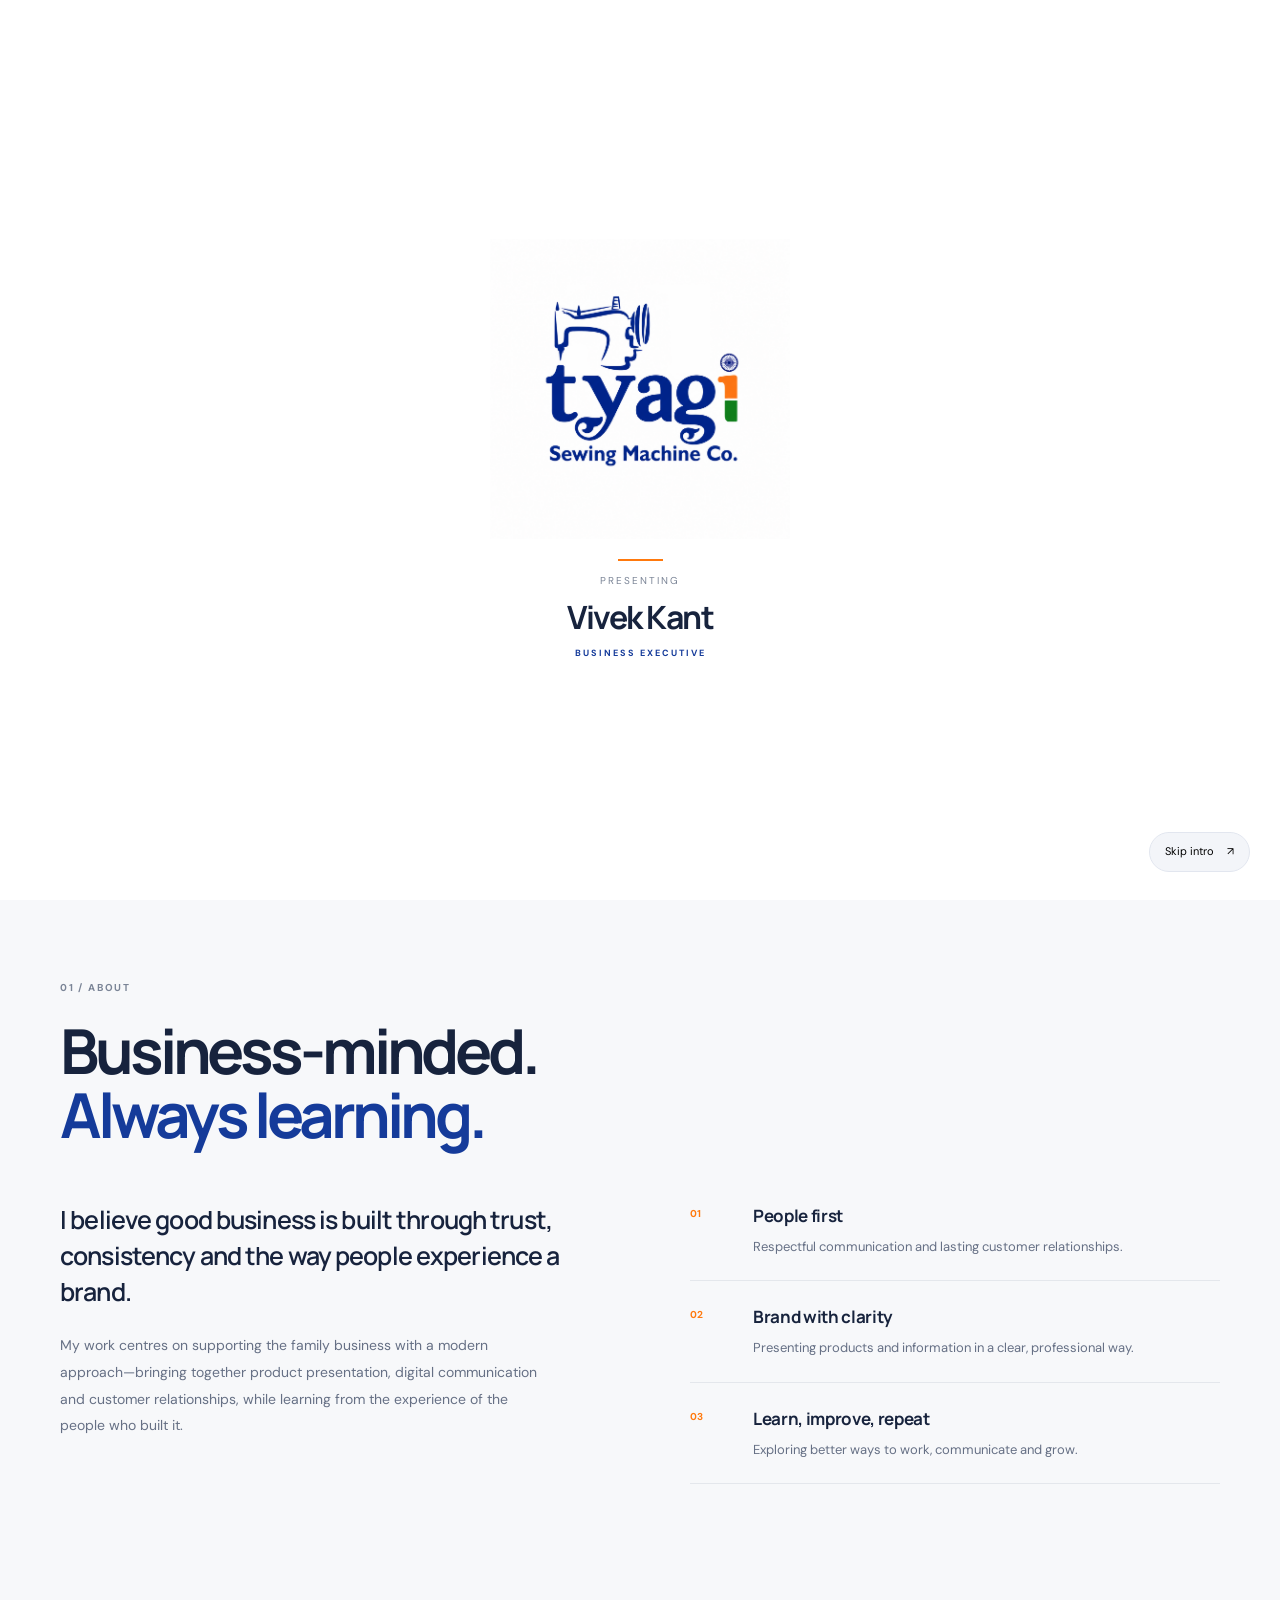
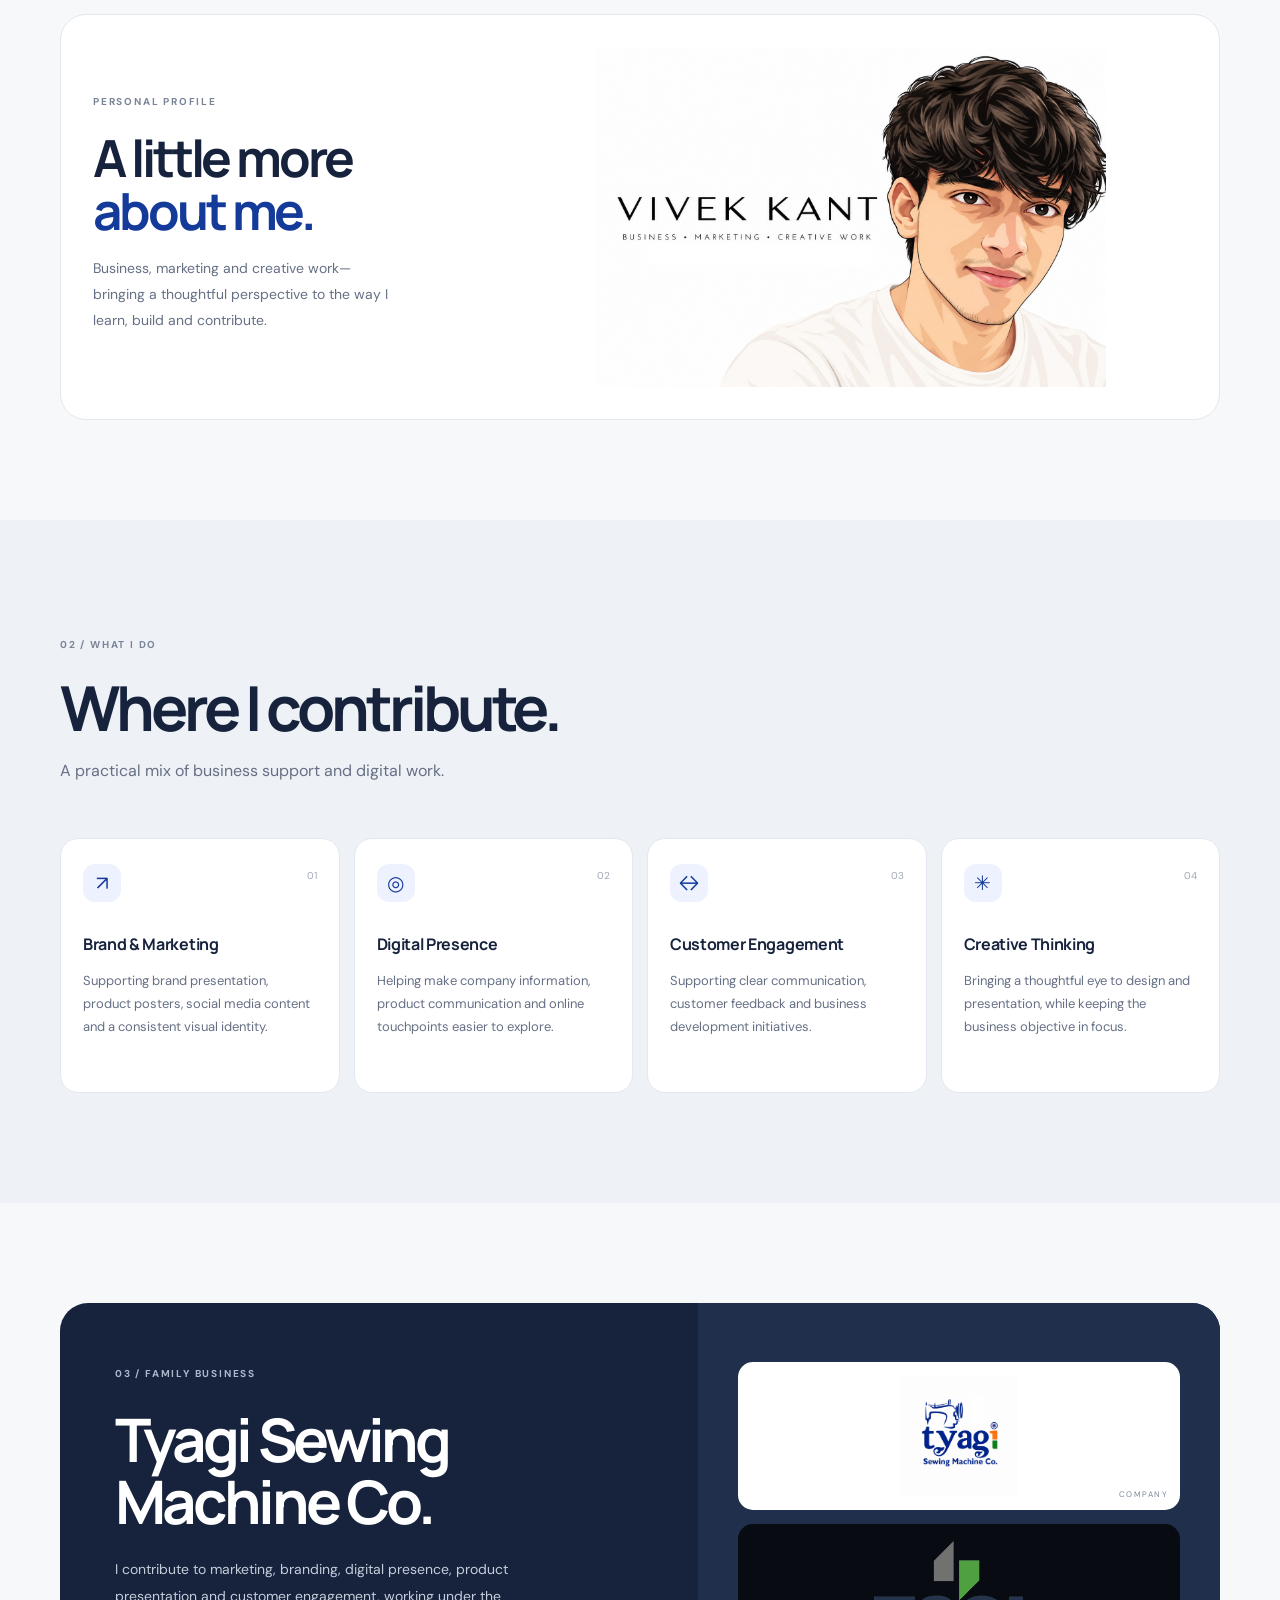
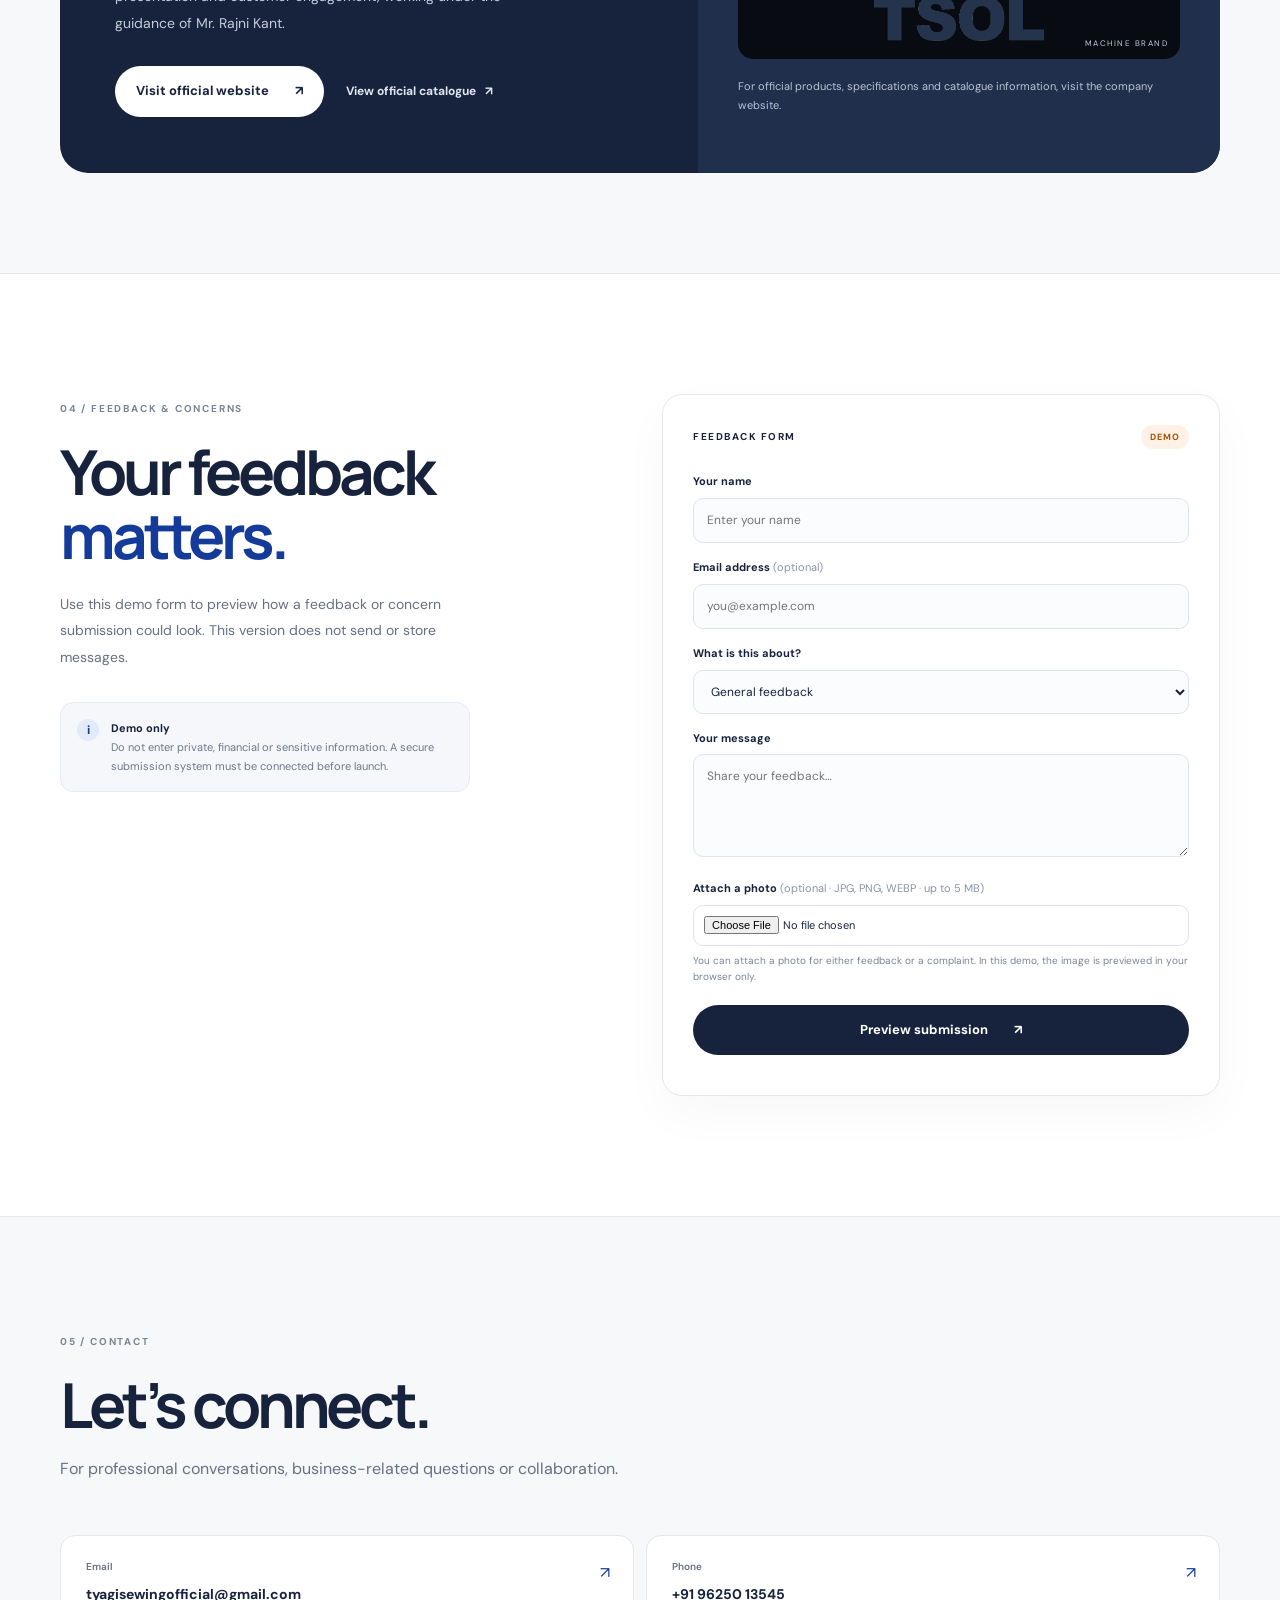
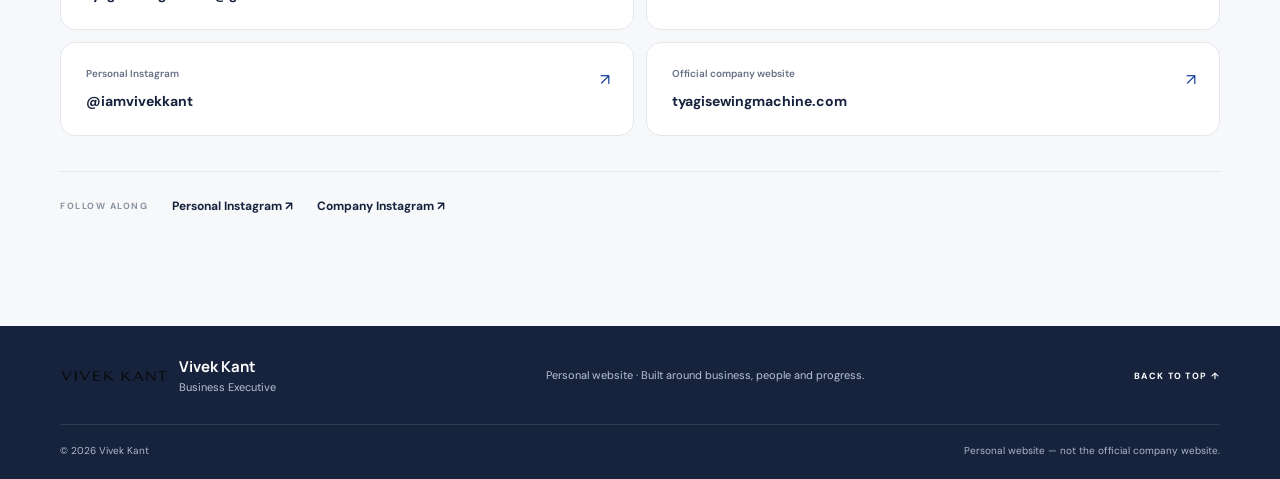
==== commit ab3c6493: "Add files via upload" ====
--- a/index.html
+++ b/index.html
@@ -5,15 +5,15 @@
   <meta name="theme-color" content="#f7f8fa">
   <meta name="description" content="The personal website of Vivek Kant — Business Executive, focused on business development, brand communication and digital presence.">
   <title>Vivek Kant — Business Executive</title>
-  <link rel="stylesheet" href="styles.css">
+  <link rel="stylesheet" href="styles.css?v=1.4.1">
 </head>
 <body>
   <div class="intro" id="intro" aria-label="Welcome intro">
-    <div class="intro-inner"><img src="assets/tyagi-sewing-machine-logo.png" alt="Tyagi Sewing Machine Co. logo" class="intro-logo"><span class="intro-line"></span><p>Presenting</p><h2>Vivek Kant</h2><span class="intro-role">BUSINESS EXECUTIVE</span></div>
+    <div class="intro-inner"><img src="assets/tyagi-intro-logo.png?v=1.4.1" alt="Tyagi Sewing Machine Co. logo" class="intro-logo"><span class="intro-line"></span><p>Presenting</p><h2>Vivek Kant</h2><span class="intro-role">BUSINESS EXECUTIVE</span></div>
     <button class="skip-intro" id="skipIntro">Skip intro <span aria-hidden="true">↗</span></button>
   </div>
   <header class="site-header">
-    <a class="wordmark" href="#home" aria-label="Vivek Kant home"><span class="brand-icon personal-wordmark"><img src="assets/vivek-kant-wordmark-cropped.png" alt="Vivek Kant logo"></span><span><strong>Vivek Kant</strong><small>Business Executive</small></span></a>
+    <a class="wordmark" href="#home" aria-label="Vivek Kant home"><span class="brand-icon personal-wordmark"><img src="assets/vivek-kant-header-wordmark.png?v=1.4.1" alt="Vivek Kant logo"></span><span><strong>Vivek Kant</strong><small>Business Executive</small></span></a>
     <button class="menu-toggle" id="menuToggle" aria-label="Toggle navigation" aria-expanded="false">☰</button>
     <nav id="nav"><a href="#about">About</a><a href="#work">What I Do</a><a href="#business">Business</a><a href="#feedback">Feedback</a><a class="nav-contact" href="#contact">Contact <span>↗</span></a></nav>
   </header>
@@ -26,7 +26,7 @@
         <div class="hero-actions"><a class="button button-dark" href="#about">Get to know me <span>↓</span></a><a class="text-link" href="https://www.tyagisewingmachine.com/" target="_blank" rel="noopener">Visit company website <span>↗</span></a></div>
         <div class="hero-note"><span class="note-rule"></span><span>Working with purpose, learning every day.</span></div>
       </div>
-      <div class="hero-art hero-art-profile reveal" aria-label="Vivek Kant personal brand portrait"><img class="hero-feature hero-portrait" src="assets/vivek-kant-portrait.png" alt="Vivek Kant 2D illustrated portrait"><span class="hero-art-label">VIVEK KANT · PERSONAL PROFILE</span></div>
+      <div class="hero-art hero-art-profile reveal" aria-label="Vivek Kant personal brand portrait"><img class="hero-feature hero-portrait" src="assets/vivek-kant-hero-portrait.png?v=1.4.1" alt="Vivek Kant 2D illustrated portrait"><span class="hero-art-label">VIVEK KANT · PERSONAL PROFILE</span></div>
       <a href="#about" class="scroll-cue"><span></span> SCROLL TO EXPLORE</a>
     </section>
     <section class="intro-strip"><div class="section-wrap strip-inner"><span class="strip-label">MY FOCUS</span><p>Clear communication <i>·</i> Thoughtful branding <i>·</i> Stronger connections</p></div></section>
@@ -34,12 +34,12 @@
       <div class="section-heading reveal"><span class="section-index">01 / ABOUT</span><h2>Business-minded.<br><span>Always learning.</span></h2></div>
       <div class="about-grid"><div class="about-lead reveal"><p class="large-copy">I believe good business is built through trust, consistency and the way people experience a brand.</p><p>My work centres on supporting the family business with a modern approach—bringing together product presentation, digital communication and customer relationships, while learning from the experience of the people who built it.</p></div><div class="principles reveal"><article><span>01</span><div><h3>People first</h3><p>Respectful communication and lasting customer relationships.</p></div></article><article><span>02</span><div><h3>Brand with clarity</h3><p>Presenting products and information in a clear, professional way.</p></div></article><article><span>03</span><div><h3>Learn, improve, repeat</h3><p>Exploring better ways to work, communicate and grow.</p></div></article></div></div>
     </section>
-    <section class="portrait-section section section-wrap" id="profile-image"><div class="portrait-card reveal"><div class="portrait-copy"><span class="section-index">PERSONAL PROFILE</span><h2>A little more<br><span>about me.</span></h2><p>Business, marketing and creative work—bringing a thoughtful perspective to the way I learn, build and contribute.</p></div><div class="portrait-art"><img src="assets/vivek-kant-banner.png" alt="Vivek Kant illustrated personal portrait artwork"></div></div></section>
+    <section class="portrait-section section section-wrap" id="profile-image"><div class="portrait-card reveal"><div class="portrait-copy"><span class="section-index">PERSONAL PROFILE</span><h2>A little more<br><span>about me.</span></h2><p>Business, marketing and creative work—bringing a thoughtful perspective to the way I learn, build and contribute.</p></div><div class="portrait-art"><img src="assets/vivek-kant-banner.png?v=1.4.1" alt="Vivek Kant illustrated personal portrait artwork"></div></div></section>
     <section class="work-section" id="work"><div class="section section-wrap"><div class="section-heading reveal"><span class="section-index">02 / WHAT I DO</span><h2>Where I contribute.</h2><p class="heading-support">A practical mix of business support and digital work.</p></div><div class="work-grid"><article class="work-card reveal"><div class="card-icon">↗</div><span class="card-number">01</span><h3>Brand &amp; Marketing</h3><p>Supporting brand presentation, product posters, social media content and a consistent visual identity.</p></article><article class="work-card reveal"><div class="card-icon">◎</div><span class="card-number">02</span><h3>Digital Presence</h3><p>Helping make company information, product communication and online touchpoints easier to explore.</p></article><article class="work-card reveal"><div class="card-icon">↔</div><span class="card-number">03</span><h3>Customer Engagement</h3><p>Supporting clear communication, customer feedback and business development initiatives.</p></article><article class="work-card reveal"><div class="card-icon">✳</div><span class="card-number">04</span><h3>Creative Thinking</h3><p>Bringing a thoughtful eye to design and presentation, while keeping the business objective in focus.</p></article></div></div></section>
-    <section class="business-section section section-wrap" id="business"><div class="business-panel reveal"><div class="business-copy"><span class="section-index">03 / FAMILY BUSINESS</span><h2>Tyagi Sewing<br>Machine Co.</h2><p>I contribute to marketing, branding, digital presence, product presentation and customer engagement, working under the guidance of Mr. Rajni Kant.</p><div class="business-actions"><a class="button button-light" href="https://www.tyagisewingmachine.com/" target="_blank" rel="noopener">Visit official website <span>↗</span></a><a class="business-link" href="https://www.tyagisewingmachine.com/" target="_blank" rel="noopener">View official catalogue <span>↗</span></a></div></div><div class="business-logos"><div class="logo-card tyagi-card"><img src="assets/tyagi-sewing-machine-logo.png" alt="Tyagi Sewing Machine Co. logo"><span>COMPANY</span></div><div class="logo-card tsol-card"><img src="assets/tsol-logo.png" alt="TSOL logo"><span>MACHINE BRAND</span></div><p>For official products, specifications and catalogue information, visit the company website.</p></div></div></section>
+    <section class="business-section section section-wrap" id="business"><div class="business-panel reveal"><div class="business-copy"><span class="section-index">03 / FAMILY BUSINESS</span><h2>Tyagi Sewing<br>Machine Co.</h2><p>I contribute to marketing, branding, digital presence, product presentation and customer engagement, working under the guidance of Mr. Rajni Kant.</p><div class="business-actions"><a class="button button-light" href="https://www.tyagisewingmachine.com/" target="_blank" rel="noopener">Visit official website <span>↗</span></a><a class="business-link" href="https://www.tyagisewingmachine.com/" target="_blank" rel="noopener">View official catalogue <span>↗</span></a></div></div><div class="business-logos"><div class="logo-card tyagi-card"><img src="assets/tyagi-sewing-machine-logo.png?v=1.4.1" alt="Tyagi Sewing Machine Co. logo"><span>COMPANY</span></div><div class="logo-card tsol-card"><img src="assets/tsol-logo.png?v=1.4.1" alt="TSOL logo"><span>MACHINE BRAND</span></div><p>For official products, specifications and catalogue information, visit the company website.</p></div></div></section>
     <section class="feedback-section" id="feedback"><div class="section section-wrap feedback-grid"><div class="feedback-copy reveal"><span class="section-index">04 / FEEDBACK &amp; CONCERNS</span><h2>Your feedback<br><span>matters.</span></h2><p>Use this demo form to preview how a feedback or concern submission could look. This version does not send or store messages.</p><div class="privacy-note"><span>i</span><p><strong>Demo only</strong><br>Do not enter private, financial or sensitive information. A secure submission system must be connected before launch.</p></div></div><form class="feedback-form reveal" id="feedbackForm"><div class="form-top"><span>FEEDBACK FORM</span><span class="demo-pill">DEMO</span></div><label for="name">Your name</label><input id="name" name="name" placeholder="Enter your name" autocomplete="name" required><label for="email">Email address <span>(optional)</span></label><input id="email" name="email" type="email" placeholder="you@example.com" autocomplete="email"><label for="topic">What is this about?</label><select id="topic" name="topic"><option>General feedback</option><option>Business enquiry</option><option>Website experience</option><option>Concern or complaint</option><option>Other</option></select><label for="message">Your message</label><textarea id="message" name="message" rows="4" placeholder="Share your feedback…" required></textarea><label for="photoAttachment">Attach a photo <span>(optional · JPG, PNG, WEBP · up to 5 MB)</span></label><input id="photoAttachment" name="photoAttachment" type="file" accept="image/jpeg,image/png,image/webp,image/gif"><p class="upload-help">You can attach a photo for either feedback or a complaint. In this demo, the image is previewed in your browser only.</p><div class="attachment-preview" id="attachmentPreview" hidden><img id="attachmentPreviewImage" alt="Selected photo preview"><span id="attachmentFileName"></span><button type="button" id="removeAttachment" class="remove-attachment">Remove photo</button></div><button class="button button-dark submit-button" type="submit">Preview submission <span>↗</span></button><p class="form-result" id="formResult" role="status" aria-live="polite"></p></form></div></section>
     <section class="contact-section section section-wrap" id="contact"><div class="section-heading reveal"><span class="section-index">05 / CONTACT</span><h2>Let’s connect.</h2><p class="heading-support">For professional conversations, business-related questions or collaboration.</p></div><div class="contact-grid reveal"><a class="contact-card" href="mailto:tyagisewingofficial@gmail.com"><span>Email</span><strong>tyagisewingofficial@gmail.com</strong><span class="contact-arrow">↗</span></a><a class="contact-card" href="tel:+919625013545"><span>Phone</span><strong>+91 96250 13545</strong><span class="contact-arrow">↗</span></a><a class="contact-card" href="https://www.instagram.com/iamvivekkant/" target="_blank" rel="noopener"><span>Personal Instagram</span><strong>@iamvivekkant</strong><span class="contact-arrow">↗</span></a><a class="contact-card" href="https://www.tyagisewingmachine.com/" target="_blank" rel="noopener"><span>Official company website</span><strong>tyagisewingmachine.com</strong><span class="contact-arrow">↗</span></a></div><div class="social-row reveal"><span>FOLLOW ALONG</span><a href="https://www.instagram.com/iamvivekkant/" target="_blank" rel="noopener">Personal Instagram ↗</a><a href="https://www.instagram.com/tyagisewingofficial/" target="_blank" rel="noopener">Company Instagram ↗</a></div></section>
   </main>
-  <footer><div class="section-wrap footer-inner"><a class="wordmark footer-mark" href="#home"><span class="brand-icon personal-wordmark"><img src="assets/vivek-kant-wordmark-cropped.png" alt="Vivek Kant logo"></span><span><strong>Vivek Kant</strong><small>Business Executive</small></span></a><p>Personal website · Built around business, people and progress.</p><a href="#home" class="back-top">BACK TO TOP ↑</a></div><div class="section-wrap footer-bottom"><span>© <span id="year"></span> Vivek Kant</span><span>Personal website — not the official company website.</span></div></footer>
-  <script src="script.js"></script>
+  <footer><div class="section-wrap footer-inner"><a class="wordmark footer-mark" href="#home"><span class="brand-icon personal-wordmark"><img src="assets/vivek-kant-header-wordmark.png?v=1.4.1" alt="Vivek Kant logo"></span><span><strong>Vivek Kant</strong><small>Business Executive</small></span></a><p>Personal website · Built around business, people and progress.</p><a href="#home" class="back-top">BACK TO TOP ↑</a></div><div class="section-wrap footer-bottom"><span>© <span id="year"></span> Vivek Kant</span><span>Personal website — not the official company website.</span></div></footer>
+  <script src="script.js?v=1.4.1"></script>
 </body></html>
--- a/styles.css
+++ b/styles.css
@@ -51,3 +51,38 @@
   .hero-art-label{bottom:9px;font-size:7px;letter-spacing:1.1px}
   .intro-logo{width:min(245px,61vw);max-height:none}
 }
+
+
+/* v1.4: final, screenshot-driven logo placement and image sizing */
+.brand-icon.personal-wordmark {
+  display:flex; align-items:center; justify-content:center;
+  width:108px; flex:0 0 108px; height:40px;
+  padding:0; margin:0; overflow:visible;
+  border:0; border-radius:0; background:transparent;
+}
+.brand-icon.personal-wordmark img {
+  display:block; width:100%; height:auto; max-height:28px;
+  object-fit:contain; object-position:center; flex-shrink:0;
+}
+.intro-logo {
+  display:block; width:min(300px, 70vw); height:auto;
+  max-height:none; aspect-ratio:1 / 1; object-fit:contain;
+}
+.hero-art-profile {
+  display:flex; align-items:center; justify-content:center;
+  min-width:0; background:#fff; padding:12px 12px 34px;
+  overflow:hidden;
+}
+.hero-art-profile .hero-feature.hero-portrait {
+  display:block; flex:0 1 auto; width:auto; height:100%;
+  max-width:100%; max-height:100%; object-fit:contain;
+  object-position:center; position:relative; z-index:1;
+  mix-blend-mode:multiply;
+}
+@media (max-width:680px) {
+  .brand-icon.personal-wordmark { width:100px; flex-basis:100px; height:40px; }
+  .brand-icon.personal-wordmark img { max-height:25px; }
+  .intro-logo { width:min(250px, 64vw); }
+  .hero-art-profile { height:390px; padding:10px 10px 30px; }
+  .hero-art-profile .hero-feature.hero-portrait { height:100%; width:auto; max-width:100%; }
+}
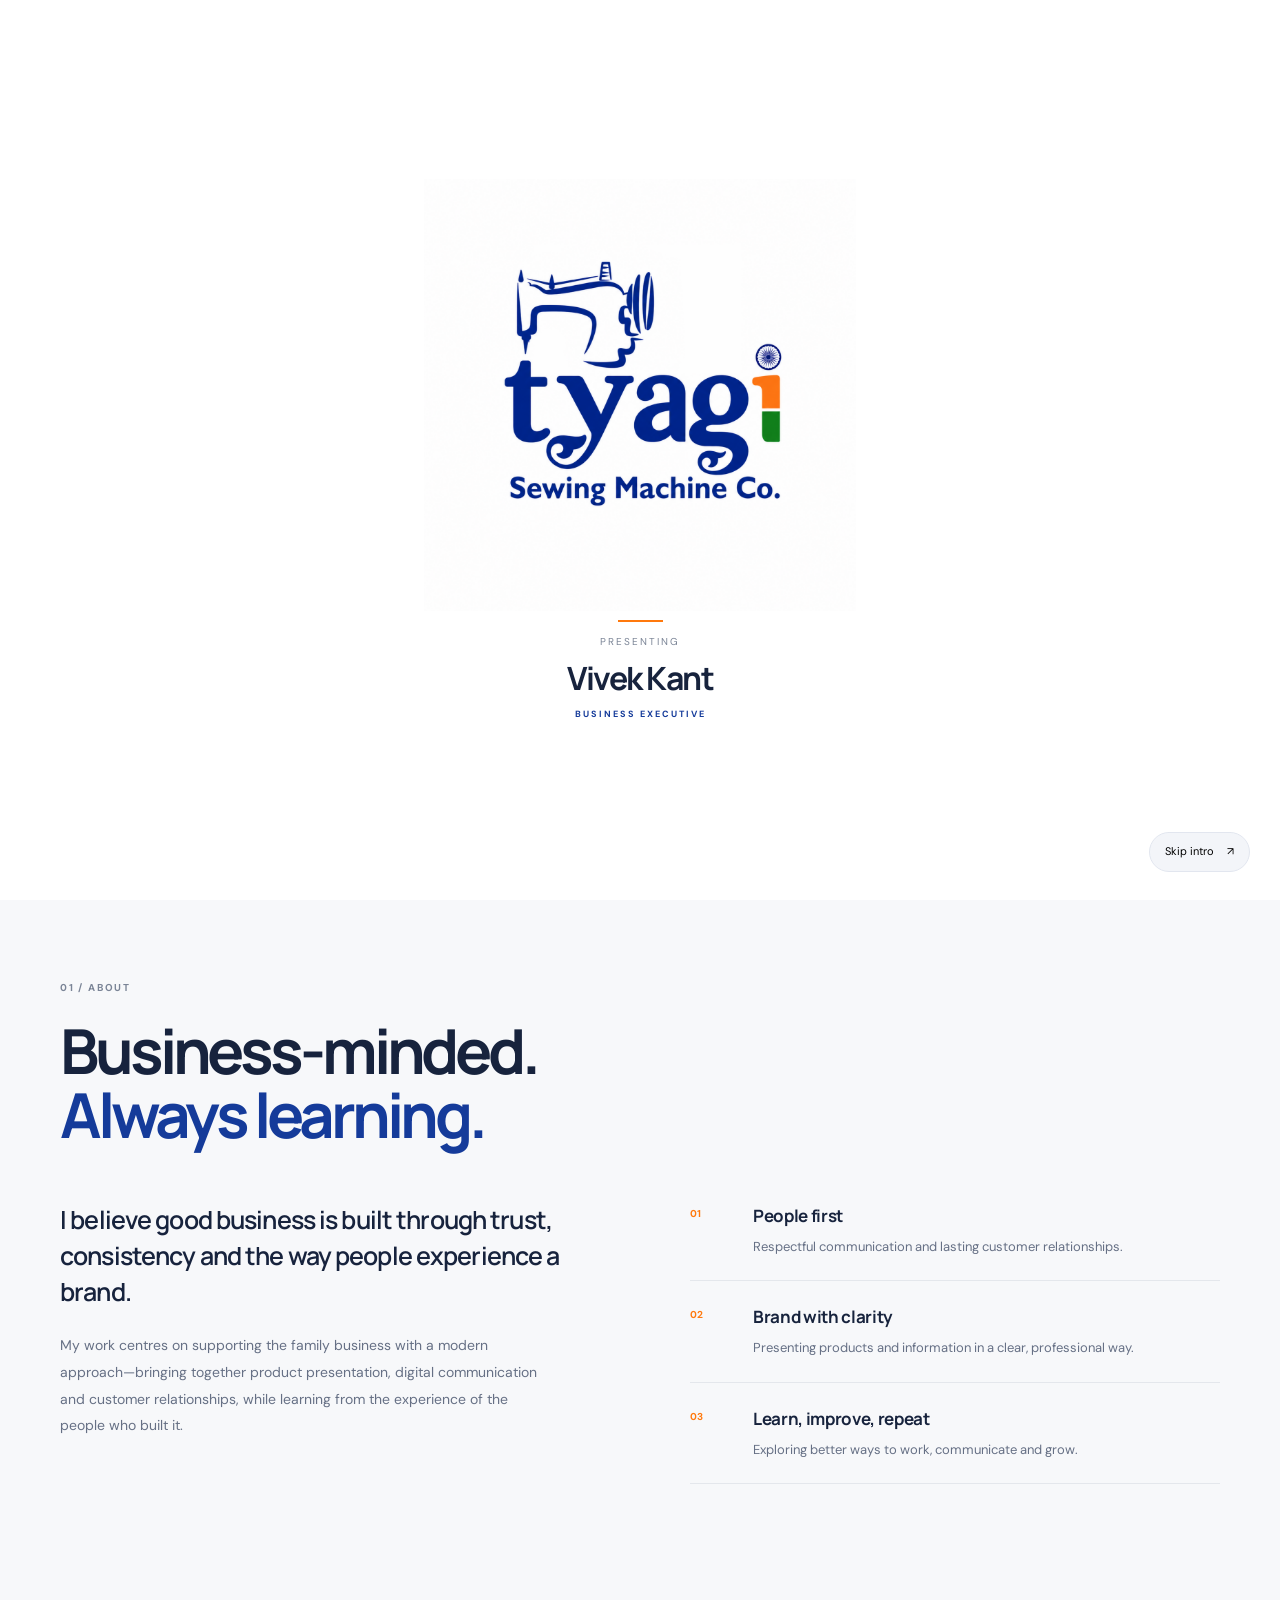
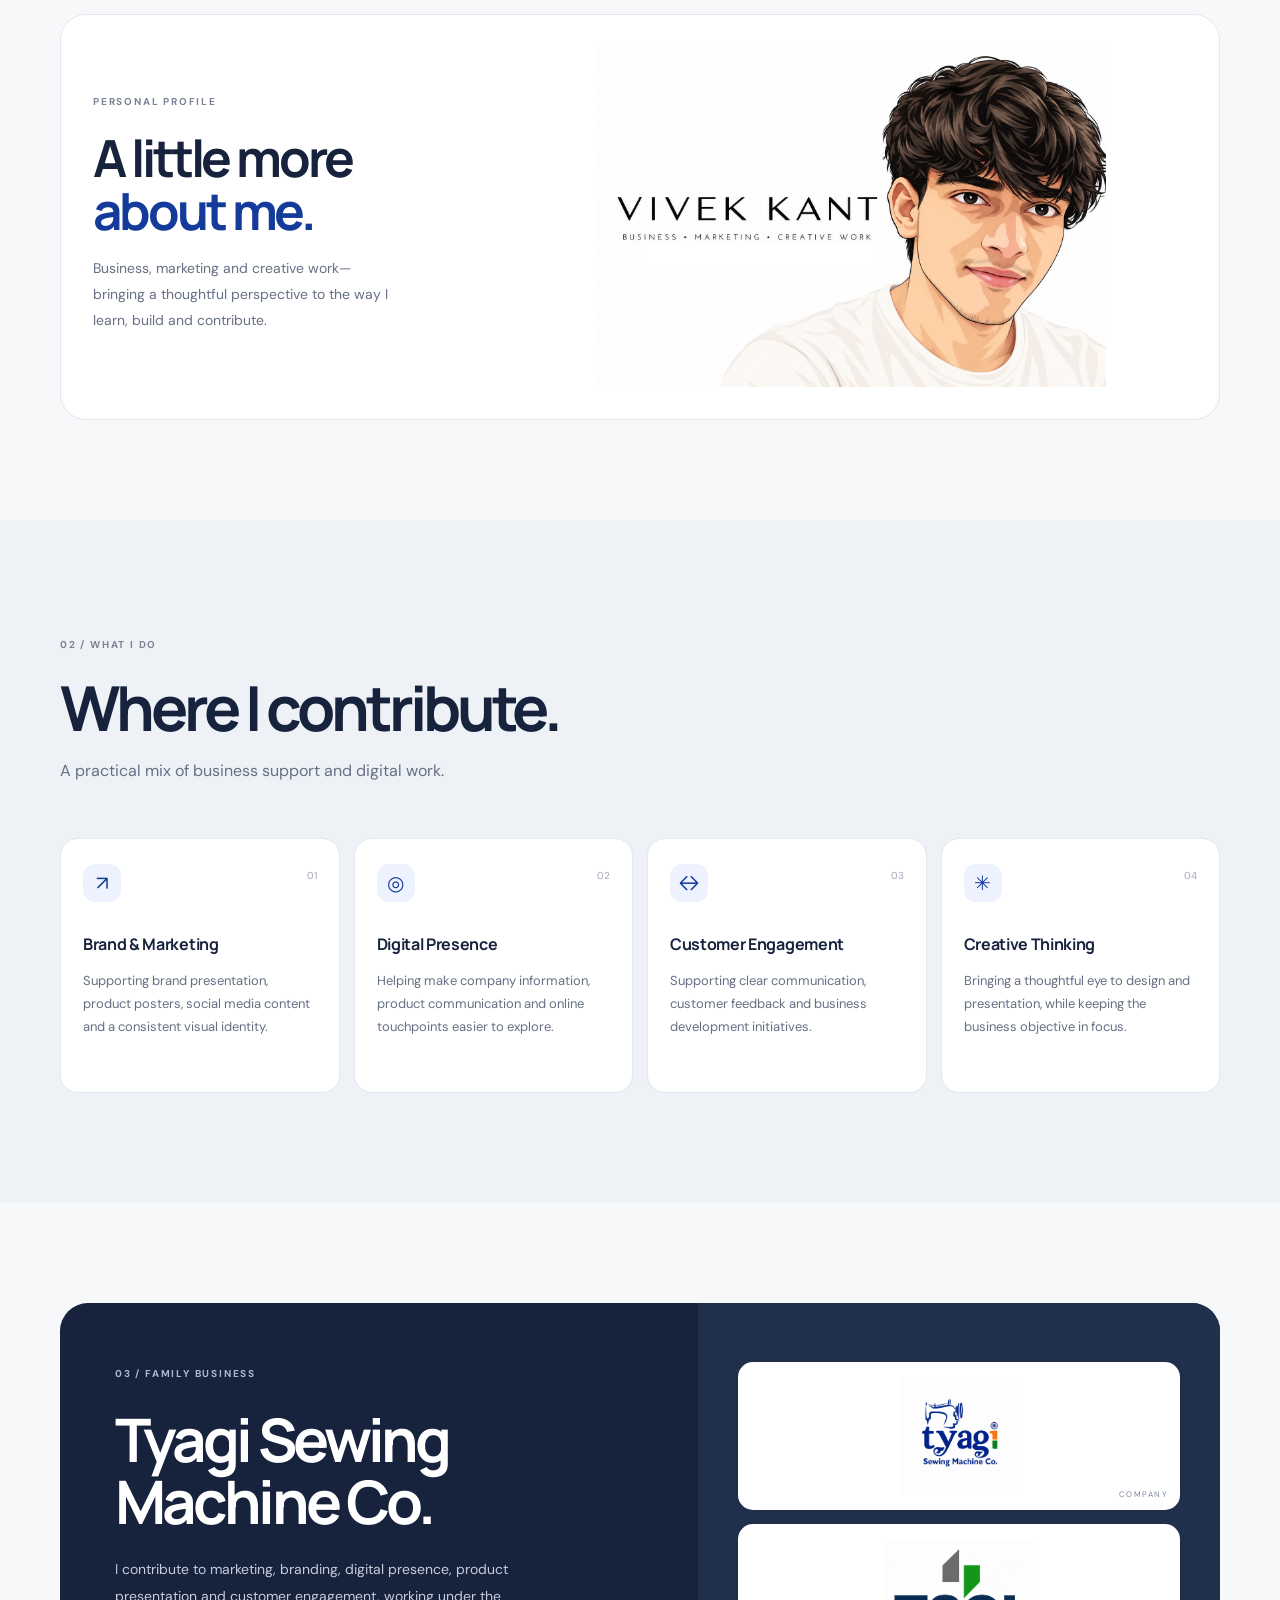
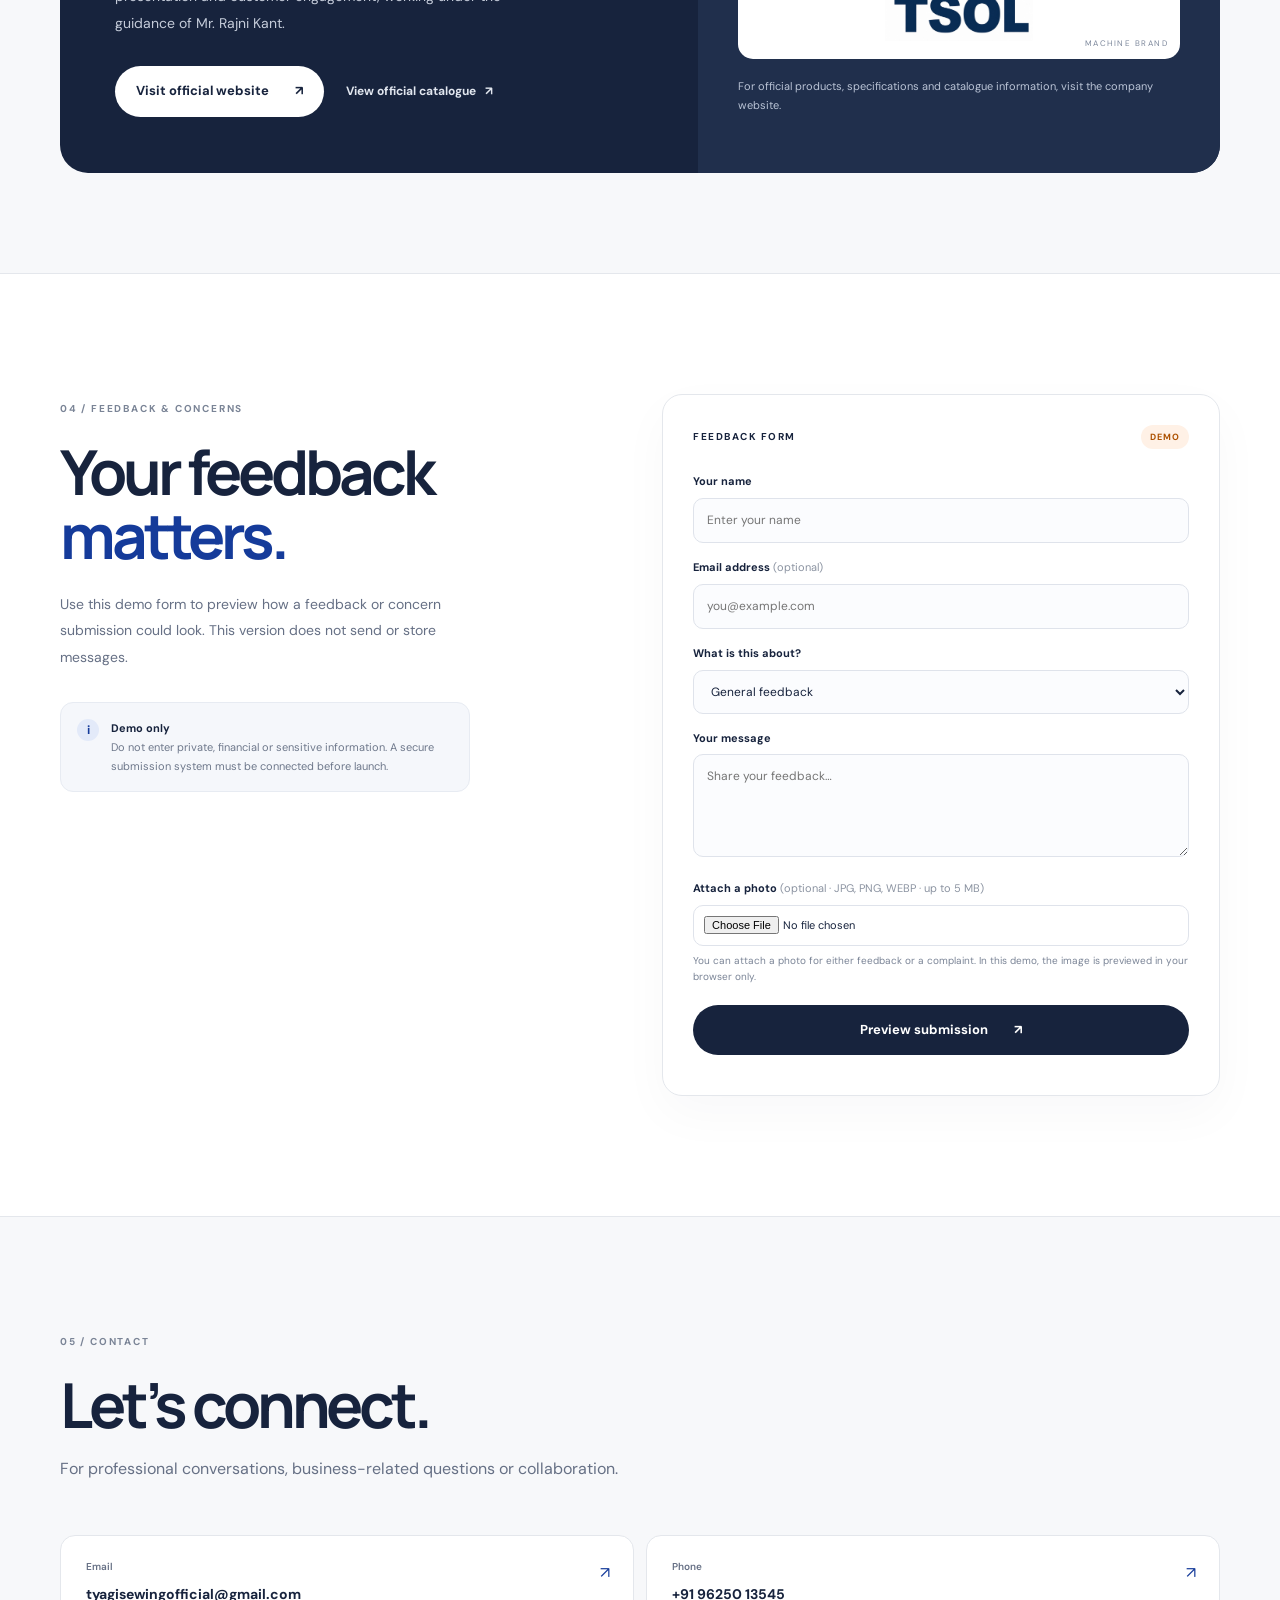
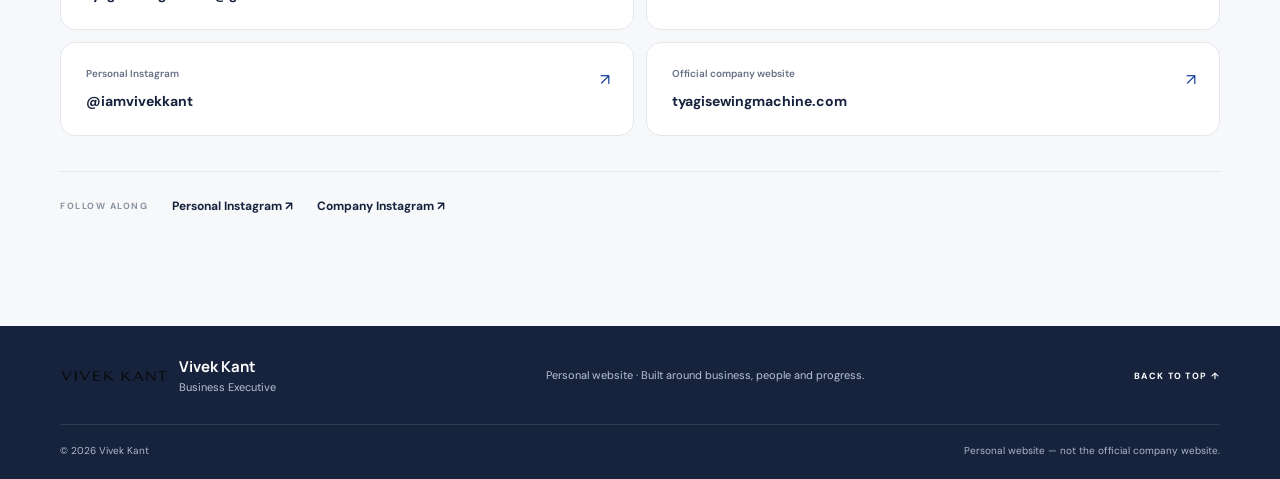
==== commit ac38fc3a: "Add files via upload" ====
--- a/index.html
+++ b/index.html
@@ -1,22 +1,63 @@
 <!doctype html>
 <html lang="en">
 <head>
-  <meta charset="utf-8"><meta name="viewport" content="width=device-width, initial-scale=1">
+  <meta charset="utf-8">
+  <meta name="viewport" content="width=device-width, initial-scale=1">
   <meta name="theme-color" content="#f7f8fa">
   <meta name="description" content="The personal website of Vivek Kant — Business Executive, focused on business development, brand communication and digital presence.">
   <title>Vivek Kant — Business Executive</title>
-  <link rel="stylesheet" href="styles.css?v=1.4.1">
+  <link rel="stylesheet" href="styles.css?v=1.5.0">
+  <style>
+    /* v1.5: video intro and replacement TSOL artwork */
+    .intro-inner { width: min(1040px, 96vw); }
+    .intro-video {
+      display: block;
+      width: min(1000px, 100%);
+      height: auto;
+      max-height: 48vh;
+      aspect-ratio: 16 / 9;
+      object-fit: contain;
+      background: #fff;
+      border: 0;
+    }
+    .intro-inner .intro-line { margin-top: 9px; }
+    .intro-inner p { margin-top: 0; }
+    .tsol-card { background: #fff !important; }
+    .tsol-card img {
+      width: 92% !important;
+      max-width: 280px;
+      max-height: 100px;
+      object-fit: contain;
+    }
+    .tsol-card > span { color: #7c879b !important; }
+    @media (max-width: 680px) {
+      .intro-inner { width: 100vw; }
+      .intro-video { width: 100vw; max-height: 42vh; }
+      .intro-inner h2 { margin-top: 4px; }
+    }
+  </style>
 </head>
 <body>
   <div class="intro" id="intro" aria-label="Welcome intro">
-    <div class="intro-inner"><img src="assets/tyagi-intro-logo.png?v=1.4.1" alt="Tyagi Sewing Machine Co. logo" class="intro-logo"><span class="intro-line"></span><p>Presenting</p><h2>Vivek Kant</h2><span class="intro-role">BUSINESS EXECUTIVE</span></div>
+    <div class="intro-inner">
+      <video id="introVideo" class="intro-video" autoplay muted playsinline preload="auto" poster="assets/tyagi-intro-logo.png?v=1.5.0" aria-label="Tyagi Sewing Machine Co. animated logo reveal">
+        <source src="assets/vivek-intro.mp4?v=1.5.0" type="video/mp4">
+        Your browser does not support the intro video.
+      </video>
+      <span class="intro-line"></span>
+      <p>Presenting</p>
+      <h2>Vivek Kant</h2>
+      <span class="intro-role">BUSINESS EXECUTIVE</span>
+    </div>
     <button class="skip-intro" id="skipIntro">Skip intro <span aria-hidden="true">↗</span></button>
   </div>
+
   <header class="site-header">
-    <a class="wordmark" href="#home" aria-label="Vivek Kant home"><span class="brand-icon personal-wordmark"><img src="assets/vivek-kant-header-wordmark.png?v=1.4.1" alt="Vivek Kant logo"></span><span><strong>Vivek Kant</strong><small>Business Executive</small></span></a>
+    <a class="wordmark" href="#home" aria-label="Vivek Kant home"><span class="brand-icon personal-wordmark"><img src="assets/vivek-kant-header-wordmark.png?v=1.5.0" alt="Vivek Kant logo"></span><span><strong>Vivek Kant</strong><small>Business Executive</small></span></a>
     <button class="menu-toggle" id="menuToggle" aria-label="Toggle navigation" aria-expanded="false">☰</button>
     <nav id="nav"><a href="#about">About</a><a href="#work">What I Do</a><a href="#business">Business</a><a href="#feedback">Feedback</a><a class="nav-contact" href="#contact">Contact <span>↗</span></a></nav>
   </header>
+
   <main>
     <section class="hero section-wrap" id="home">
       <div class="hero-copy reveal"><div class="eyebrow"><span class="status-dot"></span> PERSONAL WEBSITE · NOIDA, INDIA</div>
@@ -26,20 +67,29 @@
         <div class="hero-actions"><a class="button button-dark" href="#about">Get to know me <span>↓</span></a><a class="text-link" href="https://www.tyagisewingmachine.com/" target="_blank" rel="noopener">Visit company website <span>↗</span></a></div>
         <div class="hero-note"><span class="note-rule"></span><span>Working with purpose, learning every day.</span></div>
       </div>
-      <div class="hero-art hero-art-profile reveal" aria-label="Vivek Kant personal brand portrait"><img class="hero-feature hero-portrait" src="assets/vivek-kant-hero-portrait.png?v=1.4.1" alt="Vivek Kant 2D illustrated portrait"><span class="hero-art-label">VIVEK KANT · PERSONAL PROFILE</span></div>
+      <div class="hero-art hero-art-profile reveal" aria-label="Vivek Kant personal brand portrait"><img class="hero-feature hero-portrait" src="assets/vivek-kant-hero-portrait.png?v=1.5.0" alt="Vivek Kant 2D illustrated portrait"><span class="hero-art-label">VIVEK KANT · PERSONAL PROFILE</span></div>
       <a href="#about" class="scroll-cue"><span></span> SCROLL TO EXPLORE</a>
     </section>
+
     <section class="intro-strip"><div class="section-wrap strip-inner"><span class="strip-label">MY FOCUS</span><p>Clear communication <i>·</i> Thoughtful branding <i>·</i> Stronger connections</p></div></section>
+
     <section class="section section-wrap about-section" id="about">
       <div class="section-heading reveal"><span class="section-index">01 / ABOUT</span><h2>Business-minded.<br><span>Always learning.</span></h2></div>
       <div class="about-grid"><div class="about-lead reveal"><p class="large-copy">I believe good business is built through trust, consistency and the way people experience a brand.</p><p>My work centres on supporting the family business with a modern approach—bringing together product presentation, digital communication and customer relationships, while learning from the experience of the people who built it.</p></div><div class="principles reveal"><article><span>01</span><div><h3>People first</h3><p>Respectful communication and lasting customer relationships.</p></div></article><article><span>02</span><div><h3>Brand with clarity</h3><p>Presenting products and information in a clear, professional way.</p></div></article><article><span>03</span><div><h3>Learn, improve, repeat</h3><p>Exploring better ways to work, communicate and grow.</p></div></article></div></div>
     </section>
-    <section class="portrait-section section section-wrap" id="profile-image"><div class="portrait-card reveal"><div class="portrait-copy"><span class="section-index">PERSONAL PROFILE</span><h2>A little more<br><span>about me.</span></h2><p>Business, marketing and creative work—bringing a thoughtful perspective to the way I learn, build and contribute.</p></div><div class="portrait-art"><img src="assets/vivek-kant-banner.png?v=1.4.1" alt="Vivek Kant illustrated personal portrait artwork"></div></div></section>
+
+    <section class="portrait-section section section-wrap" id="profile-image"><div class="portrait-card reveal"><div class="portrait-copy"><span class="section-index">PERSONAL PROFILE</span><h2>A little more<br><span>about me.</span></h2><p>Business, marketing and creative work—bringing a thoughtful perspective to the way I learn, build and contribute.</p></div><div class="portrait-art"><img src="assets/vivek-kant-banner.png?v=1.5.0" alt="Vivek Kant illustrated personal portrait artwork"></div></div></section>
+
     <section class="work-section" id="work"><div class="section section-wrap"><div class="section-heading reveal"><span class="section-index">02 / WHAT I DO</span><h2>Where I contribute.</h2><p class="heading-support">A practical mix of business support and digital work.</p></div><div class="work-grid"><article class="work-card reveal"><div class="card-icon">↗</div><span class="card-number">01</span><h3>Brand &amp; Marketing</h3><p>Supporting brand presentation, product posters, social media content and a consistent visual identity.</p></article><article class="work-card reveal"><div class="card-icon">◎</div><span class="card-number">02</span><h3>Digital Presence</h3><p>Helping make company information, product communication and online touchpoints easier to explore.</p></article><article class="work-card reveal"><div class="card-icon">↔</div><span class="card-number">03</span><h3>Customer Engagement</h3><p>Supporting clear communication, customer feedback and business development initiatives.</p></article><article class="work-card reveal"><div class="card-icon">✳</div><span class="card-number">04</span><h3>Creative Thinking</h3><p>Bringing a thoughtful eye to design and presentation, while keeping the business objective in focus.</p></article></div></div></section>
-    <section class="business-section section section-wrap" id="business"><div class="business-panel reveal"><div class="business-copy"><span class="section-index">03 / FAMILY BUSINESS</span><h2>Tyagi Sewing<br>Machine Co.</h2><p>I contribute to marketing, branding, digital presence, product presentation and customer engagement, working under the guidance of Mr. Rajni Kant.</p><div class="business-actions"><a class="button button-light" href="https://www.tyagisewingmachine.com/" target="_blank" rel="noopener">Visit official website <span>↗</span></a><a class="business-link" href="https://www.tyagisewingmachine.com/" target="_blank" rel="noopener">View official catalogue <span>↗</span></a></div></div><div class="business-logos"><div class="logo-card tyagi-card"><img src="assets/tyagi-sewing-machine-logo.png?v=1.4.1" alt="Tyagi Sewing Machine Co. logo"><span>COMPANY</span></div><div class="logo-card tsol-card"><img src="assets/tsol-logo.png?v=1.4.1" alt="TSOL logo"><span>MACHINE BRAND</span></div><p>For official products, specifications and catalogue information, visit the company website.</p></div></div></section>
+
+    <section class="business-section section section-wrap" id="business"><div class="business-panel reveal"><div class="business-copy"><span class="section-index">03 / FAMILY BUSINESS</span><h2>Tyagi Sewing<br>Machine Co.</h2><p>I contribute to marketing, branding, digital presence, product presentation and customer engagement, working under the guidance of Mr. Rajni Kant.</p><div class="business-actions"><a class="button button-light" href="https://www.tyagisewingmachine.com/" target="_blank" rel="noopener">Visit official website <span>↗</span></a><a class="business-link" href="https://www.tyagisewingmachine.com/" target="_blank" rel="noopener">View official catalogue <span>↗</span></a></div></div><div class="business-logos"><div class="logo-card tyagi-card"><img src="assets/tyagi-sewing-machine-logo.png?v=1.5.0" alt="Tyagi Sewing Machine Co. logo"><span>COMPANY</span></div><div class="logo-card tsol-card"><img src="assets/tsol-logo.png?v=1.5.0" alt="TSOL logo"><span>MACHINE BRAND</span></div><p>For official products, specifications and catalogue information, visit the company website.</p></div></div></section>
+
     <section class="feedback-section" id="feedback"><div class="section section-wrap feedback-grid"><div class="feedback-copy reveal"><span class="section-index">04 / FEEDBACK &amp; CONCERNS</span><h2>Your feedback<br><span>matters.</span></h2><p>Use this demo form to preview how a feedback or concern submission could look. This version does not send or store messages.</p><div class="privacy-note"><span>i</span><p><strong>Demo only</strong><br>Do not enter private, financial or sensitive information. A secure submission system must be connected before launch.</p></div></div><form class="feedback-form reveal" id="feedbackForm"><div class="form-top"><span>FEEDBACK FORM</span><span class="demo-pill">DEMO</span></div><label for="name">Your name</label><input id="name" name="name" placeholder="Enter your name" autocomplete="name" required><label for="email">Email address <span>(optional)</span></label><input id="email" name="email" type="email" placeholder="you@example.com" autocomplete="email"><label for="topic">What is this about?</label><select id="topic" name="topic"><option>General feedback</option><option>Business enquiry</option><option>Website experience</option><option>Concern or complaint</option><option>Other</option></select><label for="message">Your message</label><textarea id="message" name="message" rows="4" placeholder="Share your feedback…" required></textarea><label for="photoAttachment">Attach a photo <span>(optional · JPG, PNG, WEBP · up to 5 MB)</span></label><input id="photoAttachment" name="photoAttachment" type="file" accept="image/jpeg,image/png,image/webp,image/gif"><p class="upload-help">You can attach a photo for either feedback or a complaint. In this demo, the image is previewed in your browser only.</p><div class="attachment-preview" id="attachmentPreview" hidden><img id="attachmentPreviewImage" alt="Selected photo preview"><span id="attachmentFileName"></span><button type="button" id="removeAttachment" class="remove-attachment">Remove photo</button></div><button class="button button-dark submit-button" type="submit">Preview submission <span>↗</span></button><p class="form-result" id="formResult" role="status" aria-live="polite"></p></form></div></section>
+
     <section class="contact-section section section-wrap" id="contact"><div class="section-heading reveal"><span class="section-index">05 / CONTACT</span><h2>Let’s connect.</h2><p class="heading-support">For professional conversations, business-related questions or collaboration.</p></div><div class="contact-grid reveal"><a class="contact-card" href="mailto:tyagisewingofficial@gmail.com"><span>Email</span><strong>tyagisewingofficial@gmail.com</strong><span class="contact-arrow">↗</span></a><a class="contact-card" href="tel:+919625013545"><span>Phone</span><strong>+91 96250 13545</strong><span class="contact-arrow">↗</span></a><a class="contact-card" href="https://www.instagram.com/iamvivekkant/" target="_blank" rel="noopener"><span>Personal Instagram</span><strong>@iamvivekkant</strong><span class="contact-arrow">↗</span></a><a class="contact-card" href="https://www.tyagisewingmachine.com/" target="_blank" rel="noopener"><span>Official company website</span><strong>tyagisewingmachine.com</strong><span class="contact-arrow">↗</span></a></div><div class="social-row reveal"><span>FOLLOW ALONG</span><a href="https://www.instagram.com/iamvivekkant/" target="_blank" rel="noopener">Personal Instagram ↗</a><a href="https://www.instagram.com/tyagisewingofficial/" target="_blank" rel="noopener">Company Instagram ↗</a></div></section>
   </main>
-  <footer><div class="section-wrap footer-inner"><a class="wordmark footer-mark" href="#home"><span class="brand-icon personal-wordmark"><img src="assets/vivek-kant-header-wordmark.png?v=1.4.1" alt="Vivek Kant logo"></span><span><strong>Vivek Kant</strong><small>Business Executive</small></span></a><p>Personal website · Built around business, people and progress.</p><a href="#home" class="back-top">BACK TO TOP ↑</a></div><div class="section-wrap footer-bottom"><span>© <span id="year"></span> Vivek Kant</span><span>Personal website — not the official company website.</span></div></footer>
-  <script src="script.js?v=1.4.1"></script>
-</body></html>
+
+  <footer><div class="section-wrap footer-inner"><a class="wordmark footer-mark" href="#home"><span class="brand-icon personal-wordmark"><img src="assets/vivek-kant-header-wordmark.png?v=1.5.0" alt="Vivek Kant logo"></span><span><strong>Vivek Kant</strong><small>Business Executive</small></span></a><p>Personal website · Built around business, people and progress.</p><a href="#home" class="back-top">BACK TO TOP ↑</a></div><div class="section-wrap footer-bottom"><span>© <span id="year"></span> Vivek Kant</span><span>Personal website — not the official company website.</span></div></footer>
+  <script src="script.js?v=1.5.0"></script>
+</body>
+</html>
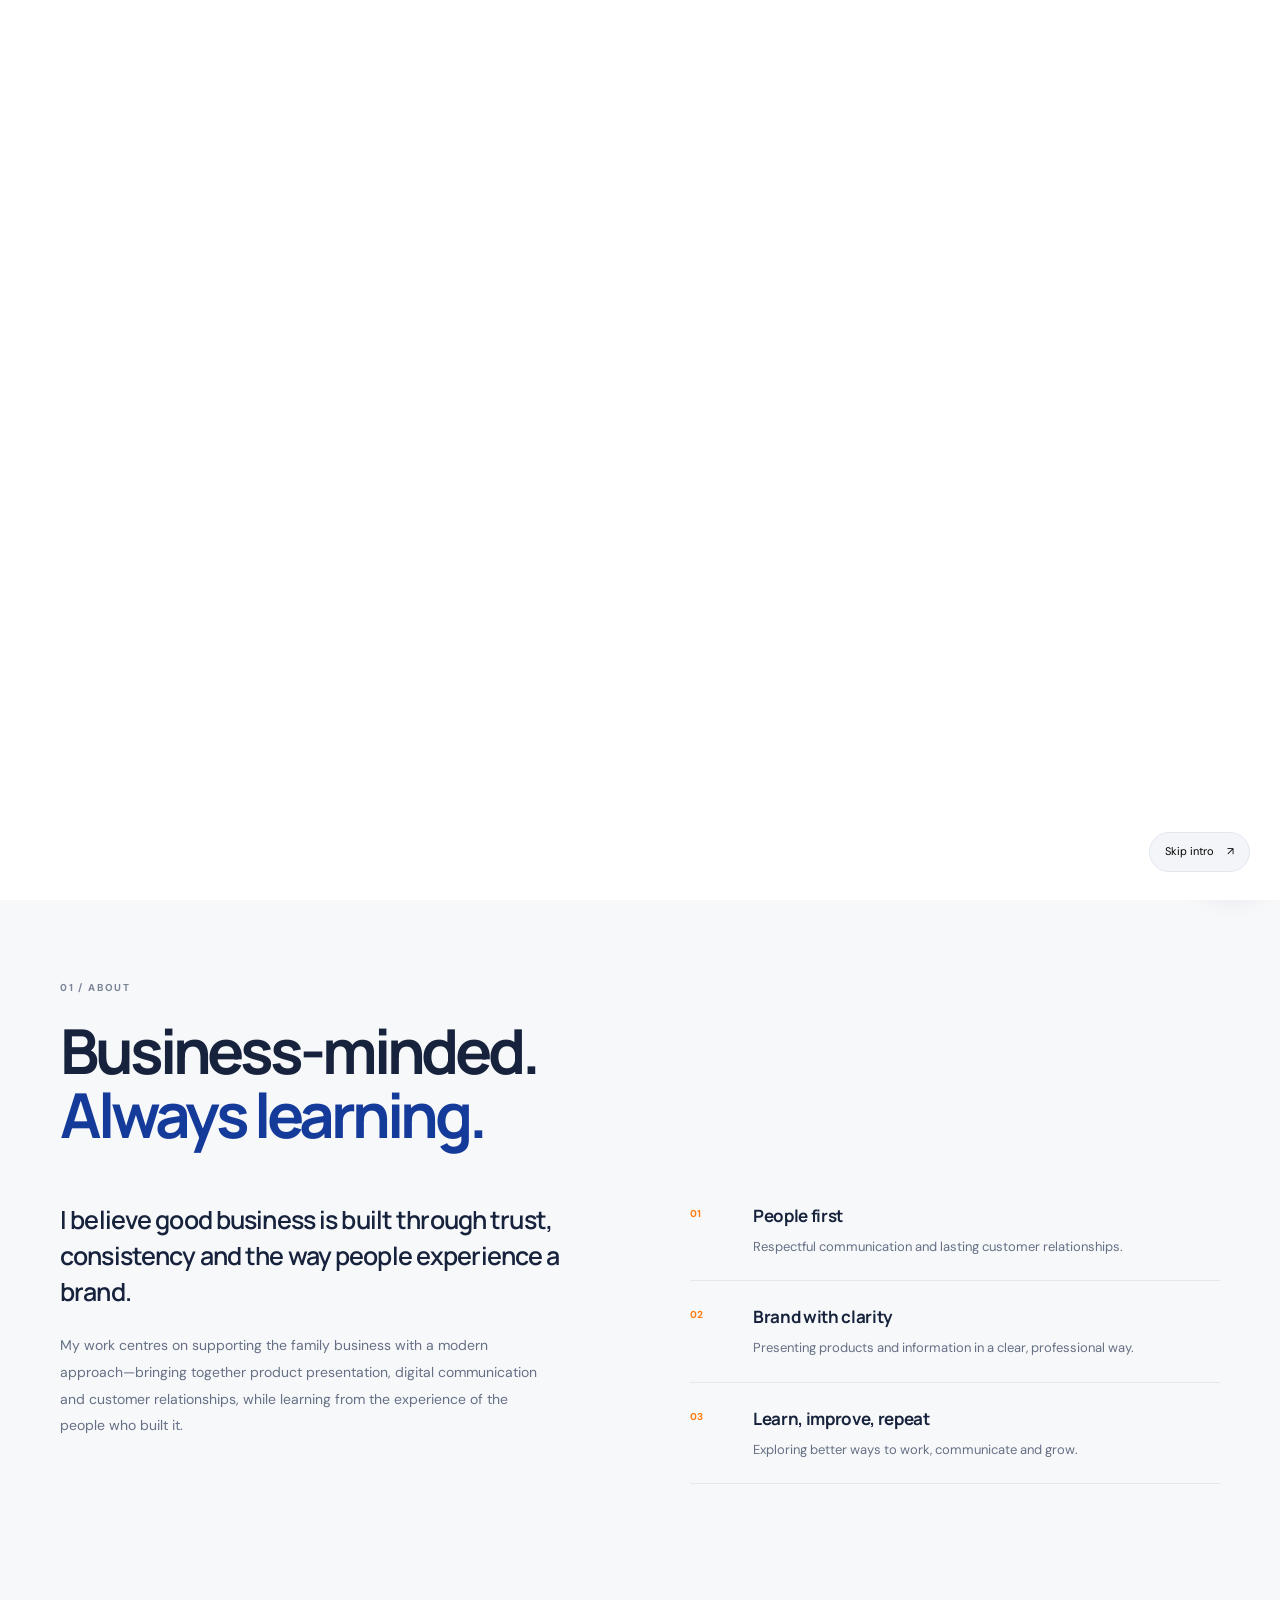
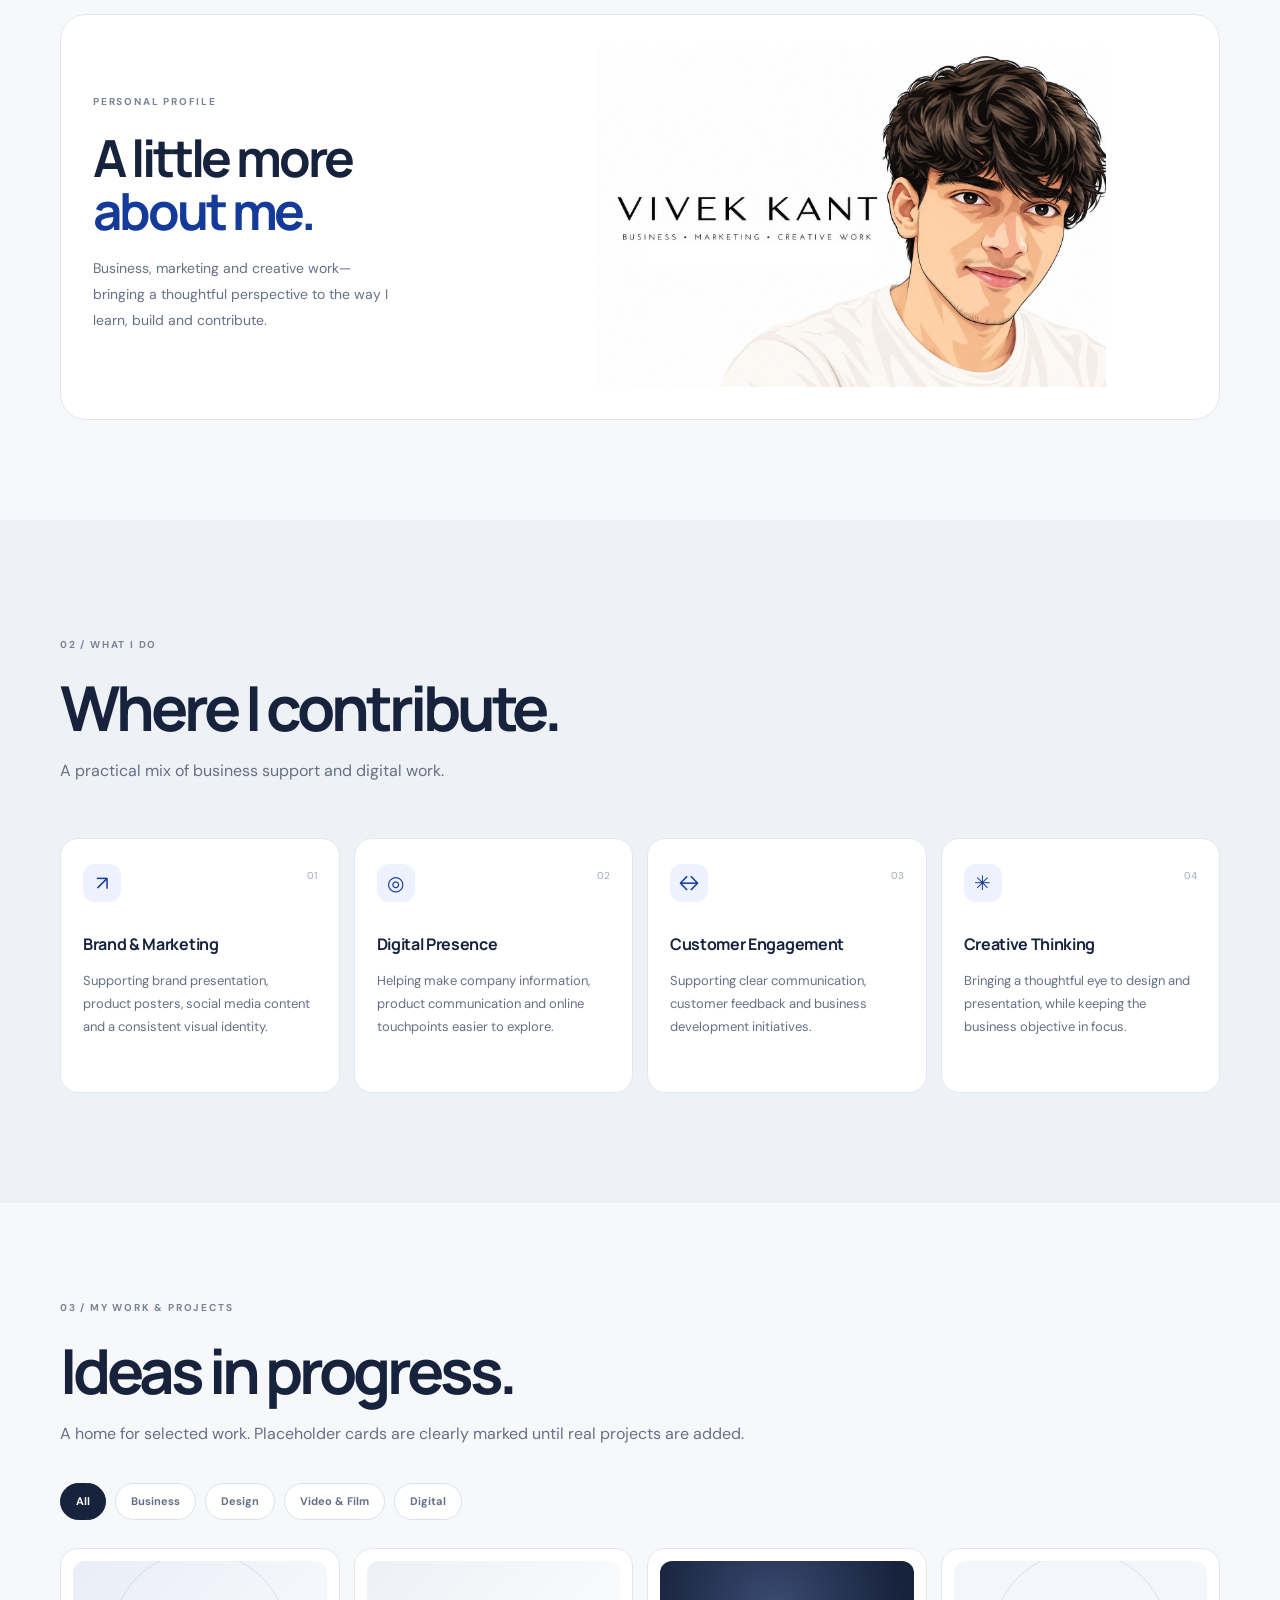
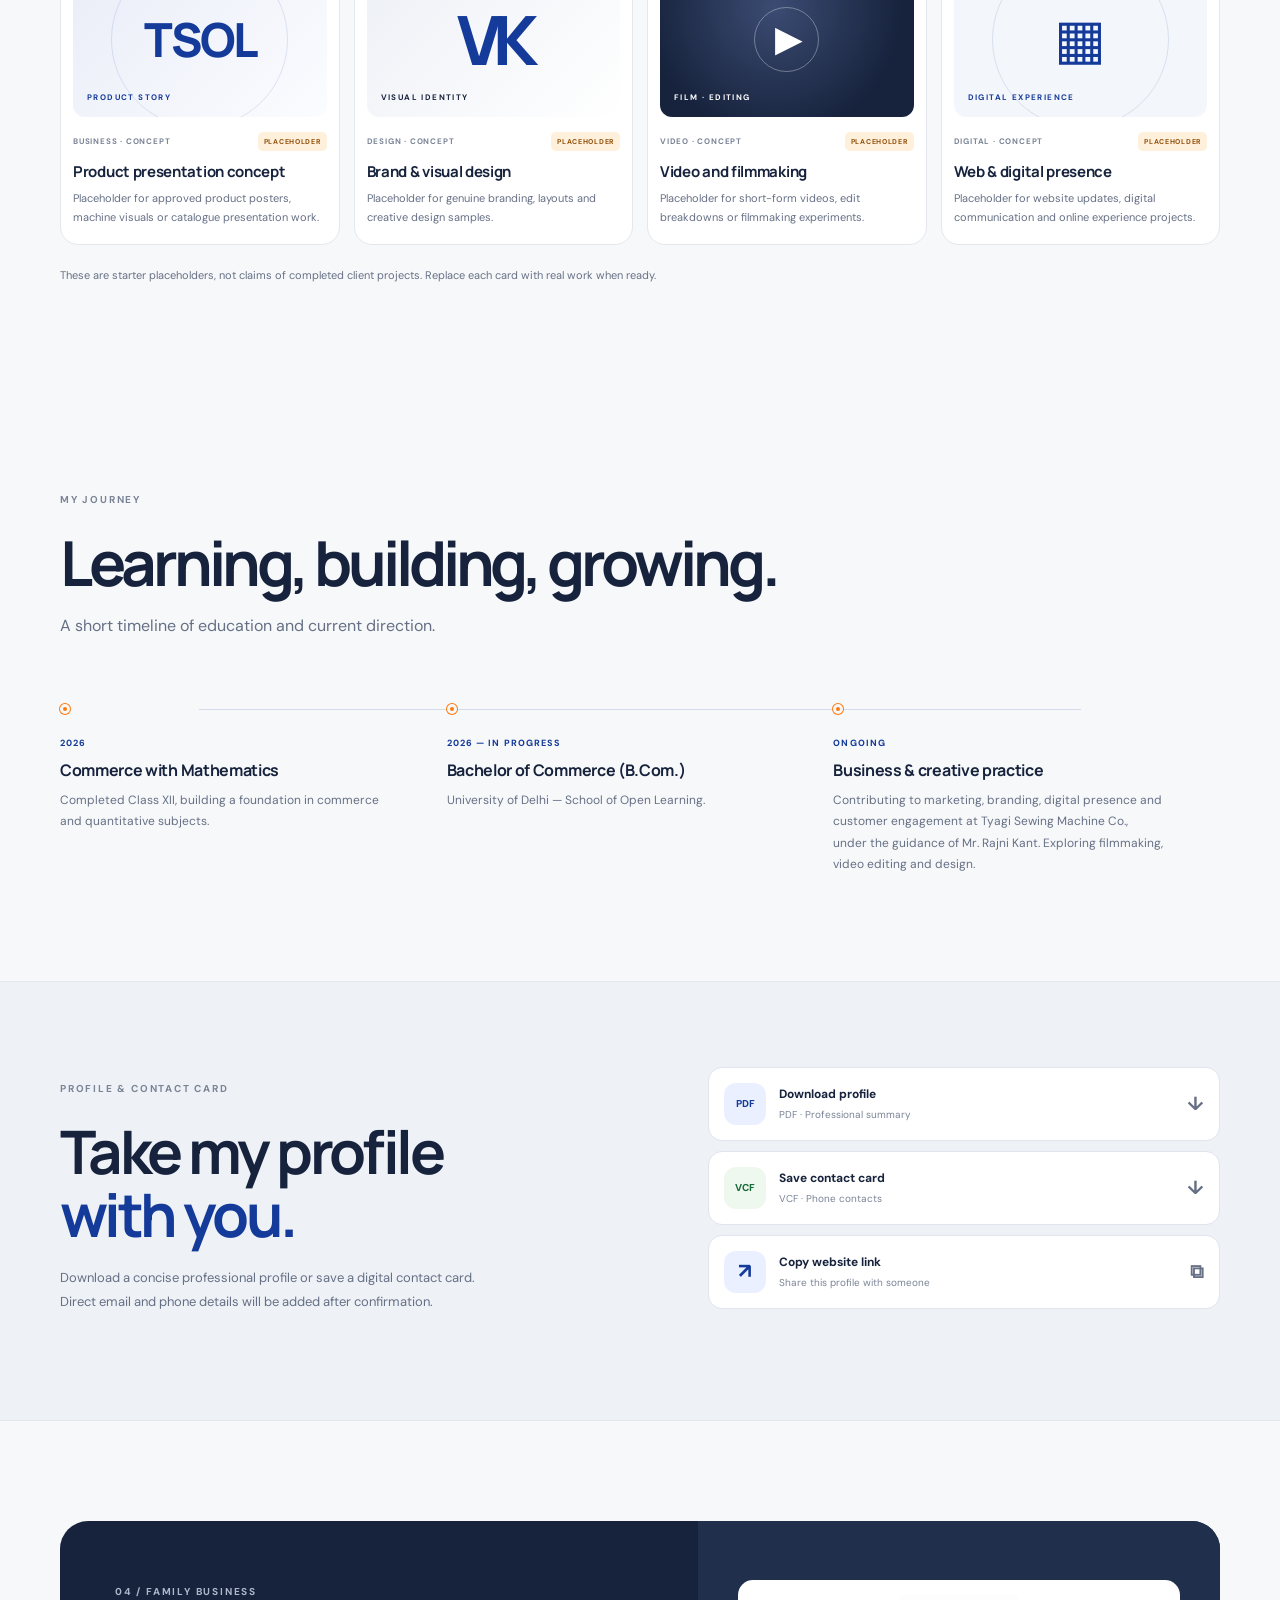
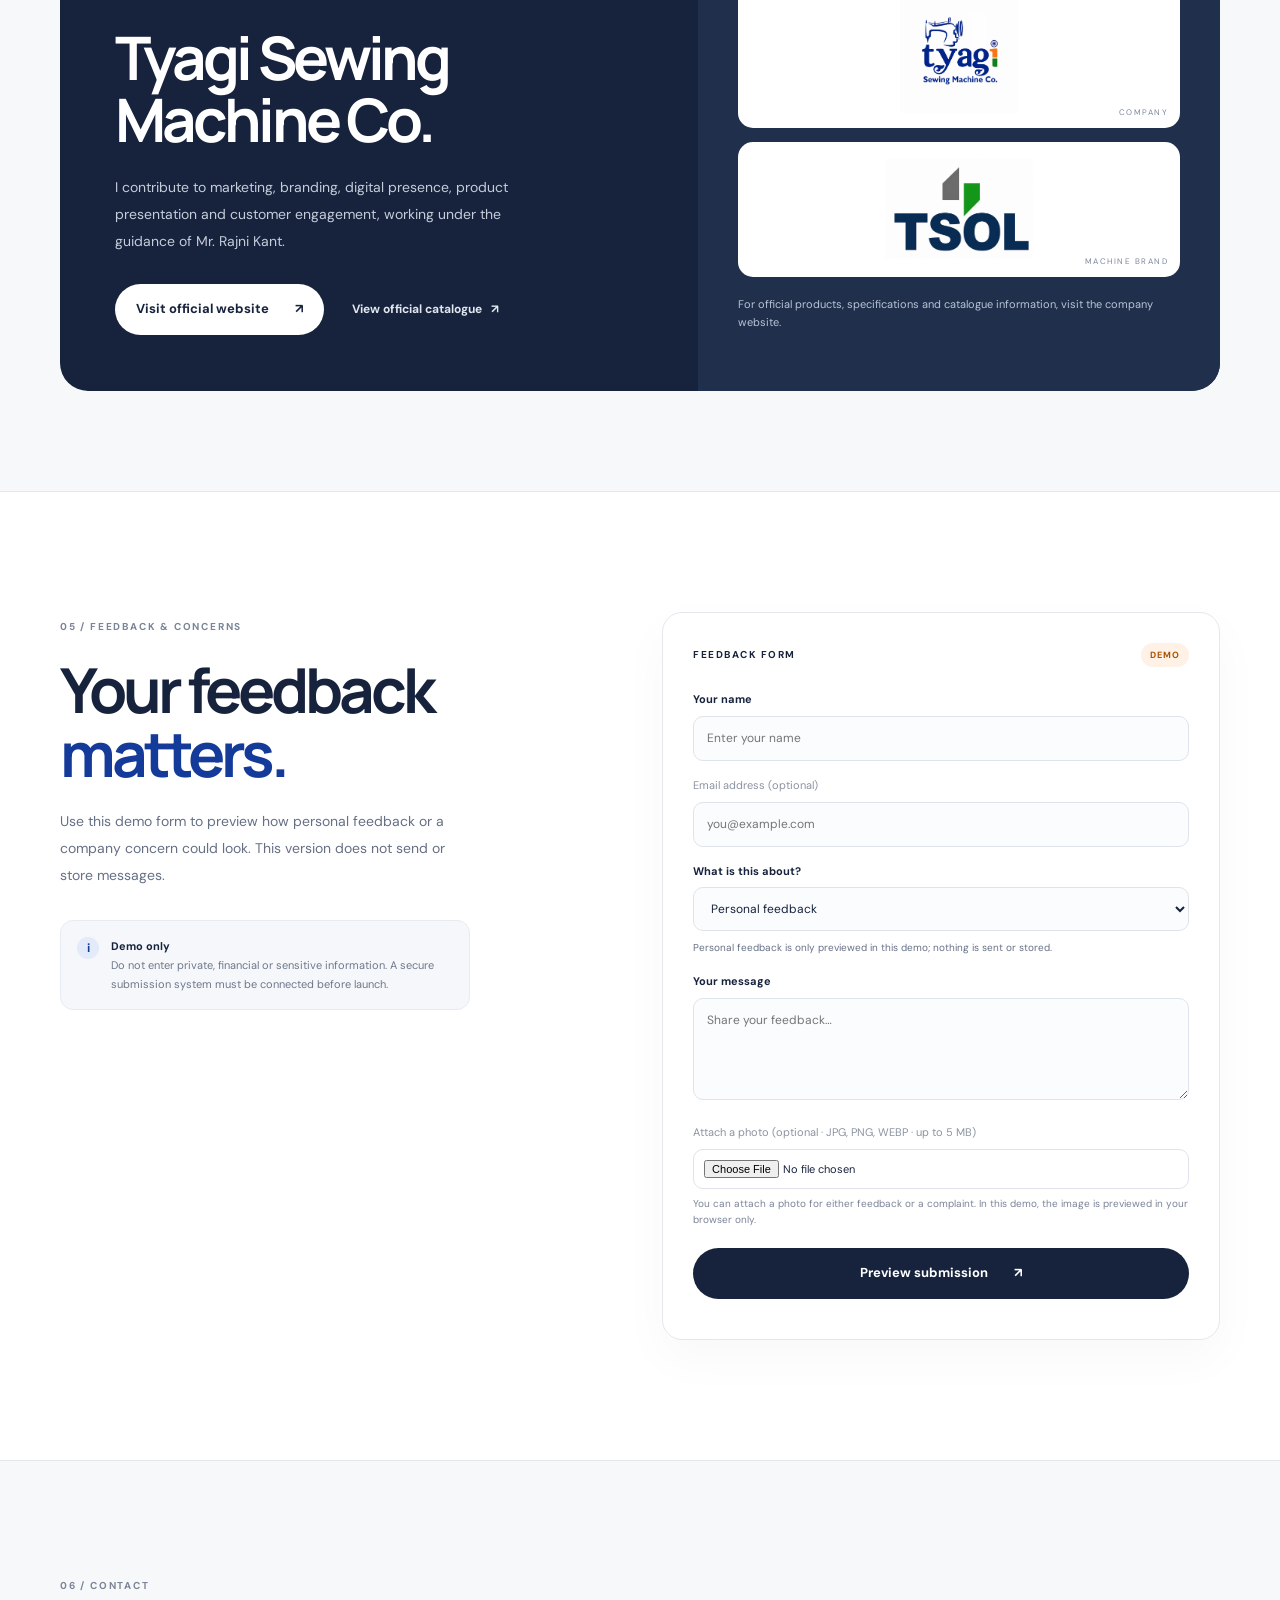
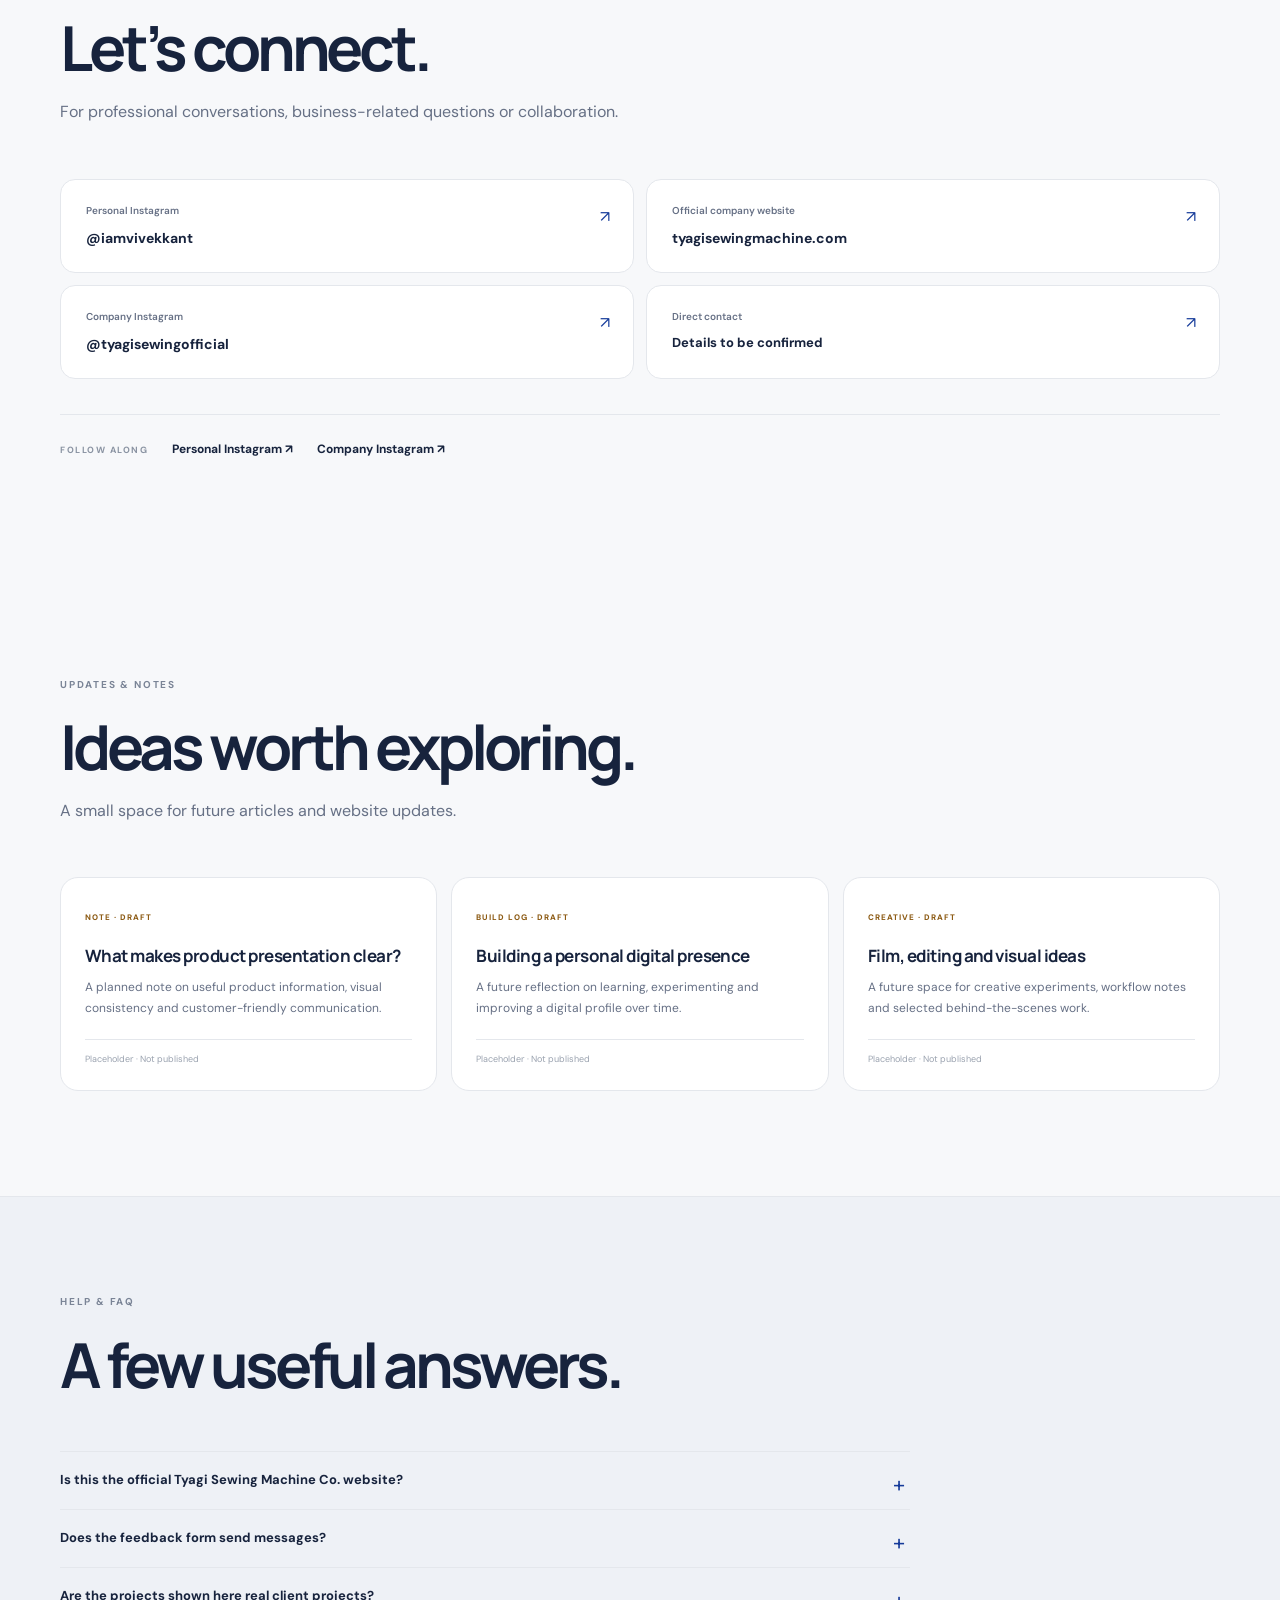
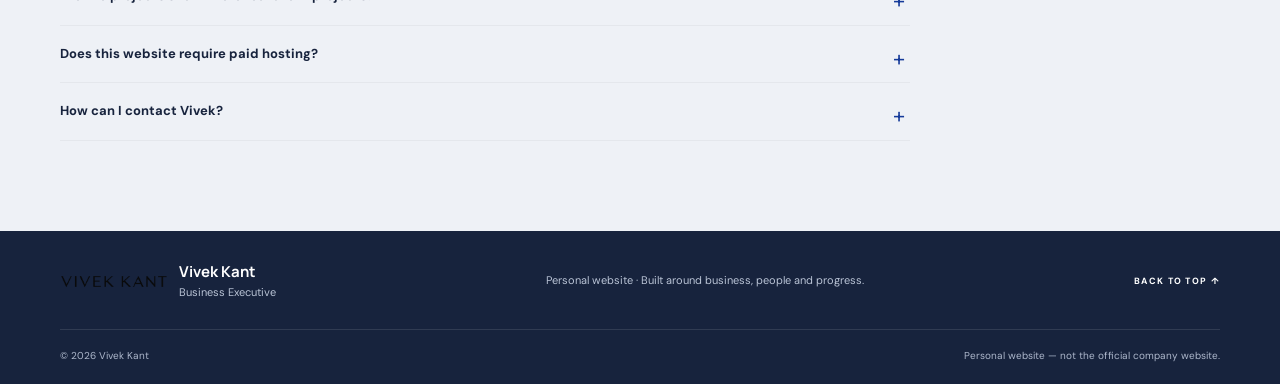
==== commit 59e8bc68: "Add files via upload" ====
--- a/index.html
+++ b/index.html
@@ -1,95 +1,84 @@
 <!doctype html>
 <html lang="en">
 <head>
-  <meta charset="utf-8">
-  <meta name="viewport" content="width=device-width, initial-scale=1">
+  <meta charset="utf-8"><meta name="viewport" content="width=device-width, initial-scale=1">
   <meta name="theme-color" content="#f7f8fa">
+  <meta name="color-scheme" content="light dark">
+  <meta property="og:title" content="Vivek Kant — Business Executive">
+  <meta property="og:description" content="Business, people and progress. Explore Vivek Kant’s profile, work and journey.">
   <meta name="description" content="The personal website of Vivek Kant — Business Executive, focused on business development, brand communication and digital presence.">
   <title>Vivek Kant — Business Executive</title>
-  <link rel="stylesheet" href="styles.css?v=1.5.0">
-  <style>
-    /* v1.5: video intro and replacement TSOL artwork */
-    .intro-inner { width: min(1040px, 96vw); }
-    .intro-video {
-      display: block;
-      width: min(1000px, 100%);
-      height: auto;
-      max-height: 48vh;
-      aspect-ratio: 16 / 9;
-      object-fit: contain;
-      background: #fff;
-      border: 0;
-    }
-    .intro-inner .intro-line { margin-top: 9px; }
-    .intro-inner p { margin-top: 0; }
-    .tsol-card { background: #fff !important; }
-    .tsol-card img {
-      width: 92% !important;
-      max-width: 280px;
-      max-height: 100px;
-      object-fit: contain;
-    }
-    .tsol-card > span { color: #7c879b !important; }
-    @media (max-width: 680px) {
-      .intro-inner { width: 100vw; }
-      .intro-video { width: 100vw; max-height: 42vh; }
-      .intro-inner h2 { margin-top: 4px; }
-    }
-  </style>
+  <link rel="stylesheet" href="styles.css?v=2.0.0">
 </head>
 <body>
   <div class="intro" id="intro" aria-label="Welcome intro">
     <div class="intro-inner">
-      <video id="introVideo" class="intro-video" autoplay muted playsinline preload="auto" poster="assets/tyagi-intro-logo.png?v=1.5.0" aria-label="Tyagi Sewing Machine Co. animated logo reveal">
-        <source src="assets/vivek-intro.mp4?v=1.5.0" type="video/mp4">
-        Your browser does not support the intro video.
+      <video class="intro-video" id="introVideo" autoplay muted playsinline preload="auto" aria-label="Tyagi Sewing Machine Co. logo reveal video">
+        <source src="assets/vivek-intro.mp4" type="video/mp4">
       </video>
-      <span class="intro-line"></span>
-      <p>Presenting</p>
-      <h2>Vivek Kant</h2>
-      <span class="intro-role">BUSINESS EXECUTIVE</span>
+      <img src="assets/tyagi-intro-logo.png" alt="Tyagi Sewing Machine Co. logo" class="intro-fallback-logo" hidden>
+      <div class="intro-presenting" id="introPresenting"><span class="intro-line"></span><p data-i18n="presenting">Presenting</p><h2>Vivek Kant</h2><span class="intro-role" data-i18n="businessExecutive">BUSINESS EXECUTIVE</span></div>
     </div>
-    <button class="skip-intro" id="skipIntro">Skip intro <span aria-hidden="true">↗</span></button>
+    <button class="skip-intro" id="skipIntro" data-i18n="skipIntro">Skip intro <span aria-hidden="true">↗</span></button>
   </div>
-
   <header class="site-header">
-    <a class="wordmark" href="#home" aria-label="Vivek Kant home"><span class="brand-icon personal-wordmark"><img src="assets/vivek-kant-header-wordmark.png?v=1.5.0" alt="Vivek Kant logo"></span><span><strong>Vivek Kant</strong><small>Business Executive</small></span></a>
+    <a class="wordmark" href="#home" aria-label="Vivek Kant home"><span class="brand-icon personal-wordmark"><img src="assets/vivek-kant-header-wordmark.png?v=2.0.0" alt="Vivek Kant logo"></span><span><strong>Vivek Kant</strong><small>Business Executive</small></span></a>
     <button class="menu-toggle" id="menuToggle" aria-label="Toggle navigation" aria-expanded="false">☰</button>
-    <nav id="nav"><a href="#about">About</a><a href="#work">What I Do</a><a href="#business">Business</a><a href="#feedback">Feedback</a><a class="nav-contact" href="#contact">Contact <span>↗</span></a></nav>
+    <nav id="nav"><a href="#about" data-i18n="navAbout">About</a><a href="#projects" data-i18n="navProjects">Projects</a><a href="#business" data-i18n="navBusiness">Business</a><a href="#feedback" data-i18n="navFeedback">Feedback</a><a class="nav-contact" href="#contact"><span data-i18n="navContact">Contact</span> <span>↗</span></a></nav>
+    <div class="header-tools" aria-label="Website tools"><button id="searchToggle" class="tool-button" aria-label="Search website" title="Search">⌕</button><button id="langToggle" class="tool-button lang-tool" aria-label="Switch language">HI</button><button id="themeToggle" class="tool-button" aria-label="Toggle dark mode" title="Toggle dark mode">☾</button></div>
   </header>
-
+  <div class="search-overlay" id="searchOverlay" hidden>
+    <div class="search-panel" role="dialog" aria-modal="true" aria-labelledby="searchTitle">
+      <div class="search-top"><h2 id="searchTitle" data-i18n="searchTitle">Search this website</h2><button id="searchClose" class="close-button" aria-label="Close search">×</button></div>
+      <label class="visually-hidden" for="siteSearchInput">Search terms</label>
+      <input id="siteSearchInput" class="site-search-input" type="search" placeholder="Try projects, journey, contact…" autocomplete="off">
+      <div id="searchResults" class="search-results" aria-live="polite"><p class="search-hint" data-i18n="searchHint">Start typing to find a section.</p></div>
+      <p class="search-footnote">ESC <span data-i18n="toClose">to close</span></p>
+    </div>
+  </div>
   <main>
     <section class="hero section-wrap" id="home">
       <div class="hero-copy reveal"><div class="eyebrow"><span class="status-dot"></span> PERSONAL WEBSITE · NOIDA, INDIA</div>
-        <p class="hero-kicker">Business. People. Progress.</p>
-        <h1>Building with<br><span>purpose.</span></h1>
-        <p class="hero-description">I’m Vivek Kant, a Business Executive contributing to the growth and digital presence of Tyagi Sewing Machine Co. through branding, communication and customer engagement.</p>
-        <div class="hero-actions"><a class="button button-dark" href="#about">Get to know me <span>↓</span></a><a class="text-link" href="https://www.tyagisewingmachine.com/" target="_blank" rel="noopener">Visit company website <span>↗</span></a></div>
-        <div class="hero-note"><span class="note-rule"></span><span>Working with purpose, learning every day.</span></div>
+        <p class="hero-kicker" data-i18n="heroKicker">Business. People. Progress.</p>
+        <h1><span class="headline-first" data-i18n="heroHeadlineOne">Building with</span><br><span data-i18n="heroHeadlineTwo">purpose.</span></h1>
+        <p class="hero-description" data-i18n="heroDescription">I’m Vivek Kant, a Business Executive contributing to the growth and digital presence of Tyagi Sewing Machine Co. through branding, communication and customer engagement.</p>
+        <div class="hero-actions"><a class="button button-dark" href="#about"><span data-i18n="getToKnow">Get to know me</span> <span>↓</span></a><a class="text-link" href="https://www.tyagisewingmachine.com/" target="_blank" rel="noopener"><span data-i18n="visitCompany">Visit company website</span> <span>↗</span></a></div>
+        <div class="hero-note"><span class="note-rule"></span><span data-i18n="heroNote">Working with purpose, learning every day.</span></div>
       </div>
-      <div class="hero-art hero-art-profile reveal" aria-label="Vivek Kant personal brand portrait"><img class="hero-feature hero-portrait" src="assets/vivek-kant-hero-portrait.png?v=1.5.0" alt="Vivek Kant 2D illustrated portrait"><span class="hero-art-label">VIVEK KANT · PERSONAL PROFILE</span></div>
+      <div class="hero-art hero-art-profile reveal" aria-label="Vivek Kant personal brand portrait"><img class="hero-feature hero-portrait" src="assets/vivek-kant-hero-portrait.png?v=2.0.0" alt="Vivek Kant 2D illustrated portrait"><span class="hero-art-label">VIVEK KANT · PERSONAL PROFILE</span></div>
       <a href="#about" class="scroll-cue"><span></span> SCROLL TO EXPLORE</a>
     </section>
-
-    <section class="intro-strip"><div class="section-wrap strip-inner"><span class="strip-label">MY FOCUS</span><p>Clear communication <i>·</i> Thoughtful branding <i>·</i> Stronger connections</p></div></section>
-
+    <section class="intro-strip"><div class="section-wrap strip-inner"><span class="strip-label" data-i18n="myFocus">MY FOCUS</span><p data-i18n="focusStatement">Clear communication · Thoughtful branding · Stronger connections</p></div></section>
     <section class="section section-wrap about-section" id="about">
-      <div class="section-heading reveal"><span class="section-index">01 / ABOUT</span><h2>Business-minded.<br><span>Always learning.</span></h2></div>
-      <div class="about-grid"><div class="about-lead reveal"><p class="large-copy">I believe good business is built through trust, consistency and the way people experience a brand.</p><p>My work centres on supporting the family business with a modern approach—bringing together product presentation, digital communication and customer relationships, while learning from the experience of the people who built it.</p></div><div class="principles reveal"><article><span>01</span><div><h3>People first</h3><p>Respectful communication and lasting customer relationships.</p></div></article><article><span>02</span><div><h3>Brand with clarity</h3><p>Presenting products and information in a clear, professional way.</p></div></article><article><span>03</span><div><h3>Learn, improve, repeat</h3><p>Exploring better ways to work, communicate and grow.</p></div></article></div></div>
+      <div class="section-heading reveal"><span class="section-index" data-i18n="aboutLabel">01 / ABOUT</span><h2><span class="heading-plain" data-i18n="aboutHeadingOne">Business-minded.</span><br><span data-i18n="aboutHeadingTwo">Always learning.</span></h2></div>
+      <div class="about-grid"><div class="about-lead reveal"><p class="large-copy" data-i18n="aboutLead">I believe good business is built through trust, consistency and the way people experience a brand.</p><p data-i18n="aboutBody">My work centres on supporting the family business with a modern approach—bringing together product presentation, digital communication and customer relationships, while learning from the experience of the people who built it.</p></div><div class="principles reveal"><article><span>01</span><div><h3 data-i18n="principleOneTitle">People first</h3><p data-i18n="principleOneBody">Respectful communication and lasting customer relationships.</p></div></article><article><span>02</span><div><h3 data-i18n="principleTwoTitle">Brand with clarity</h3><p data-i18n="principleTwoBody">Presenting products and information in a clear, professional way.</p></div></article><article><span>03</span><div><h3 data-i18n="principleThreeTitle">Learn, improve, repeat</h3><p data-i18n="principleThreeBody">Exploring better ways to work, communicate and grow.</p></div></article></div></div>
     </section>
-
-    <section class="portrait-section section section-wrap" id="profile-image"><div class="portrait-card reveal"><div class="portrait-copy"><span class="section-index">PERSONAL PROFILE</span><h2>A little more<br><span>about me.</span></h2><p>Business, marketing and creative work—bringing a thoughtful perspective to the way I learn, build and contribute.</p></div><div class="portrait-art"><img src="assets/vivek-kant-banner.png?v=1.5.0" alt="Vivek Kant illustrated personal portrait artwork"></div></div></section>
-
-    <section class="work-section" id="work"><div class="section section-wrap"><div class="section-heading reveal"><span class="section-index">02 / WHAT I DO</span><h2>Where I contribute.</h2><p class="heading-support">A practical mix of business support and digital work.</p></div><div class="work-grid"><article class="work-card reveal"><div class="card-icon">↗</div><span class="card-number">01</span><h3>Brand &amp; Marketing</h3><p>Supporting brand presentation, product posters, social media content and a consistent visual identity.</p></article><article class="work-card reveal"><div class="card-icon">◎</div><span class="card-number">02</span><h3>Digital Presence</h3><p>Helping make company information, product communication and online touchpoints easier to explore.</p></article><article class="work-card reveal"><div class="card-icon">↔</div><span class="card-number">03</span><h3>Customer Engagement</h3><p>Supporting clear communication, customer feedback and business development initiatives.</p></article><article class="work-card reveal"><div class="card-icon">✳</div><span class="card-number">04</span><h3>Creative Thinking</h3><p>Bringing a thoughtful eye to design and presentation, while keeping the business objective in focus.</p></article></div></div></section>
-
-    <section class="business-section section section-wrap" id="business"><div class="business-panel reveal"><div class="business-copy"><span class="section-index">03 / FAMILY BUSINESS</span><h2>Tyagi Sewing<br>Machine Co.</h2><p>I contribute to marketing, branding, digital presence, product presentation and customer engagement, working under the guidance of Mr. Rajni Kant.</p><div class="business-actions"><a class="button button-light" href="https://www.tyagisewingmachine.com/" target="_blank" rel="noopener">Visit official website <span>↗</span></a><a class="business-link" href="https://www.tyagisewingmachine.com/" target="_blank" rel="noopener">View official catalogue <span>↗</span></a></div></div><div class="business-logos"><div class="logo-card tyagi-card"><img src="assets/tyagi-sewing-machine-logo.png?v=1.5.0" alt="Tyagi Sewing Machine Co. logo"><span>COMPANY</span></div><div class="logo-card tsol-card"><img src="assets/tsol-logo.png?v=1.5.0" alt="TSOL logo"><span>MACHINE BRAND</span></div><p>For official products, specifications and catalogue information, visit the company website.</p></div></div></section>
-
-    <section class="feedback-section" id="feedback"><div class="section section-wrap feedback-grid"><div class="feedback-copy reveal"><span class="section-index">04 / FEEDBACK &amp; CONCERNS</span><h2>Your feedback<br><span>matters.</span></h2><p>Use this demo form to preview how a feedback or concern submission could look. This version does not send or store messages.</p><div class="privacy-note"><span>i</span><p><strong>Demo only</strong><br>Do not enter private, financial or sensitive information. A secure submission system must be connected before launch.</p></div></div><form class="feedback-form reveal" id="feedbackForm"><div class="form-top"><span>FEEDBACK FORM</span><span class="demo-pill">DEMO</span></div><label for="name">Your name</label><input id="name" name="name" placeholder="Enter your name" autocomplete="name" required><label for="email">Email address <span>(optional)</span></label><input id="email" name="email" type="email" placeholder="you@example.com" autocomplete="email"><label for="topic">What is this about?</label><select id="topic" name="topic"><option>General feedback</option><option>Business enquiry</option><option>Website experience</option><option>Concern or complaint</option><option>Other</option></select><label for="message">Your message</label><textarea id="message" name="message" rows="4" placeholder="Share your feedback…" required></textarea><label for="photoAttachment">Attach a photo <span>(optional · JPG, PNG, WEBP · up to 5 MB)</span></label><input id="photoAttachment" name="photoAttachment" type="file" accept="image/jpeg,image/png,image/webp,image/gif"><p class="upload-help">You can attach a photo for either feedback or a complaint. In this demo, the image is previewed in your browser only.</p><div class="attachment-preview" id="attachmentPreview" hidden><img id="attachmentPreviewImage" alt="Selected photo preview"><span id="attachmentFileName"></span><button type="button" id="removeAttachment" class="remove-attachment">Remove photo</button></div><button class="button button-dark submit-button" type="submit">Preview submission <span>↗</span></button><p class="form-result" id="formResult" role="status" aria-live="polite"></p></form></div></section>
-
-    <section class="contact-section section section-wrap" id="contact"><div class="section-heading reveal"><span class="section-index">05 / CONTACT</span><h2>Let’s connect.</h2><p class="heading-support">For professional conversations, business-related questions or collaboration.</p></div><div class="contact-grid reveal"><a class="contact-card" href="mailto:tyagisewingofficial@gmail.com"><span>Email</span><strong>tyagisewingofficial@gmail.com</strong><span class="contact-arrow">↗</span></a><a class="contact-card" href="tel:+919625013545"><span>Phone</span><strong>+91 96250 13545</strong><span class="contact-arrow">↗</span></a><a class="contact-card" href="https://www.instagram.com/iamvivekkant/" target="_blank" rel="noopener"><span>Personal Instagram</span><strong>@iamvivekkant</strong><span class="contact-arrow">↗</span></a><a class="contact-card" href="https://www.tyagisewingmachine.com/" target="_blank" rel="noopener"><span>Official company website</span><strong>tyagisewingmachine.com</strong><span class="contact-arrow">↗</span></a></div><div class="social-row reveal"><span>FOLLOW ALONG</span><a href="https://www.instagram.com/iamvivekkant/" target="_blank" rel="noopener">Personal Instagram ↗</a><a href="https://www.instagram.com/tyagisewingofficial/" target="_blank" rel="noopener">Company Instagram ↗</a></div></section>
+    <section class="portrait-section section section-wrap" id="profile-image"><div class="portrait-card reveal"><div class="portrait-copy"><span class="section-index" data-i18n="personalProfileLabel">PERSONAL PROFILE</span><h2><span data-i18n="portraitHeadingOne">A little more</span><br><span data-i18n="portraitHeadingTwo">about me.</span></h2><p data-i18n="portraitBody">Business, marketing and creative work—bringing a thoughtful perspective to the way I learn, build and contribute.</p></div><div class="portrait-art"><img src="assets/vivek-kant-banner.png?v=2.0.0" alt="Vivek Kant illustrated personal portrait artwork"></div></div></section>
+    <section class="work-section" id="work"><div class="section section-wrap"><div class="section-heading reveal"><span class="section-index" data-i18n="whatIDoLabel">02 / WHAT I DO</span><h2 data-i18n="whereContribute">Where I contribute.</h2><p class="heading-support" data-i18n="whatIDoSupport">A practical mix of business support and digital work.</p></div><div class="work-grid"><article class="work-card reveal"><div class="card-icon">↗</div><span class="card-number">01</span><h3 data-i18n="workTitleOne">Brand &amp; Marketing</h3><p data-i18n="workDescOne">Supporting brand presentation, product posters, social media content and a consistent visual identity.</p></article><article class="work-card reveal"><div class="card-icon">◎</div><span class="card-number">02</span><h3 data-i18n="workTitleTwo">Digital Presence</h3><p data-i18n="workDescTwo">Helping make company information, product communication and online touchpoints easier to explore.</p></article><article class="work-card reveal"><div class="card-icon">↔</div><span class="card-number">03</span><h3 data-i18n="workTitleThree">Customer Engagement</h3><p data-i18n="workDescThree">Supporting clear communication, customer feedback and business development initiatives.</p></article><article class="work-card reveal"><div class="card-icon">✳</div><span class="card-number">04</span><h3 data-i18n="workTitleFour">Creative Thinking</h3><p data-i18n="workDescFour">Bringing a thoughtful eye to design and presentation, while keeping the business objective in focus.</p></article></div></div></section>
+    <section class="projects-section section section-wrap" id="projects">
+      <div class="section-heading reveal"><span class="section-index" data-i18n="projectsLabel">03 / MY WORK &amp; PROJECTS</span><h2 data-i18n="projectsHeading">Ideas in progress.</h2><p class="heading-support" data-i18n="projectsSupport">A home for selected work. Placeholder cards are clearly marked until real projects are added.</p></div>
+      <div class="project-toolbar reveal" role="group" aria-label="Filter projects"><button class="filter-chip active" data-filter="all" data-i18n="filterAll">All</button><button class="filter-chip" data-filter="business" data-i18n="filterBusiness">Business</button><button class="filter-chip" data-filter="design" data-i18n="filterDesign">Design</button><button class="filter-chip" data-filter="video" data-i18n="filterVideo">Video &amp; Film</button><button class="filter-chip" data-filter="digital" data-i18n="filterDigital">Digital</button></div>
+      <div class="projects-grid" id="projectsGrid">
+        <article class="project-card reveal" data-category="business"><div class="project-art project-art-blue"><span>TSOL</span><small>PRODUCT STORY</small></div><div class="project-meta"><span>BUSINESS · CONCEPT</span><span class="placeholder-tag">PLACEHOLDER</span></div><h3 data-i18n="projectProductTitle">Product presentation concept</h3><p data-i18n="projectProductBody">Placeholder for approved product posters, machine visuals or catalogue presentation work.</p></article>
+        <article class="project-card reveal" data-category="design"><div class="project-art project-art-light"><span class="project-monogram">VK</span><small>VISUAL IDENTITY</small></div><div class="project-meta"><span>DESIGN · CONCEPT</span><span class="placeholder-tag">PLACEHOLDER</span></div><h3 data-i18n="projectDesignTitle">Brand &amp; visual design</h3><p data-i18n="projectDesignBody">Placeholder for genuine branding, layouts and creative design samples.</p></article>
+        <article class="project-card reveal" data-category="video"><div class="project-art project-art-night"><span class="play-mark">▶</span><small>FILM · EDITING</small></div><div class="project-meta"><span>VIDEO · CONCEPT</span><span class="placeholder-tag">PLACEHOLDER</span></div><h3 data-i18n="projectVideoTitle">Video and filmmaking</h3><p data-i18n="projectVideoBody">Placeholder for short-form videos, edit breakdowns or filmmaking experiments.</p></article>
+        <article class="project-card reveal" data-category="digital"><div class="project-art project-art-grid"><span class="window-mark">▦</span><small>DIGITAL EXPERIENCE</small></div><div class="project-meta"><span>DIGITAL · CONCEPT</span><span class="placeholder-tag">PLACEHOLDER</span></div><h3 data-i18n="projectDigitalTitle">Web &amp; digital presence</h3><p data-i18n="projectDigitalBody">Placeholder for website updates, digital communication and online experience projects.</p></article>
+      </div>
+      <p class="project-note" data-i18n="projectNote">These are starter placeholders, not claims of completed client projects. Replace each card with real work when ready.</p>
+    </section>
+    <section class="journey-section section section-wrap" id="journey">
+      <div class="section-heading reveal"><span class="section-index" data-i18n="journeyLabel">MY JOURNEY</span><h2 data-i18n="journeyHeading">Learning, building, growing.</h2><p class="heading-support" data-i18n="journeySupport">A short timeline of education and current direction.</p></div>
+      <div class="timeline reveal"><article class="timeline-item"><span class="timeline-dot"></span><div class="timeline-date">2026</div><div><h3 data-i18n="journeySchoolTitle">Commerce with Mathematics</h3><p data-i18n="journeySchoolBody">Completed Class XII, building a foundation in commerce and quantitative subjects.</p></div></article><article class="timeline-item"><span class="timeline-dot"></span><div class="timeline-date">2026 — IN PROGRESS</div><div><h3 data-i18n="journeyCollegeTitle">Bachelor of Commerce (B.Com.)</h3><p data-i18n="journeyCollegeBody">University of Delhi — School of Open Learning.</p></div></article><article class="timeline-item"><span class="timeline-dot"></span><div class="timeline-date">ONGOING</div><div><h3 data-i18n="journeyOngoingTitle">Business &amp; creative practice</h3><p data-i18n="journeyOngoingBody">Contributing to marketing, branding, digital presence and customer engagement at Tyagi Sewing Machine Co., under the guidance of Mr. Rajni Kant. Exploring filmmaking, video editing and design.</p></div></article></div>
+    </section>
+    <section class="profile-download-section" id="profile-download"><div class="section section-wrap profile-download-grid"><div class="profile-download-copy reveal"><span class="section-index" data-i18n="profileLabel">PROFILE &amp; CONTACT CARD</span><h2><span data-i18n="profileHeadingOne">Take my profile</span><br><span data-i18n="profileHeadingTwo">with you.</span></h2><p data-i18n="profileSupport">Download a concise professional profile or save a digital contact card. Direct email and phone details will be added after confirmation.</p></div><div class="download-options reveal"><a class="download-card" href="assets/vivek-kant-profile.pdf" download><span class="download-icon">PDF</span><span><strong data-i18n="downloadProfile">Download profile</strong><small>PDF · Professional summary</small></span><b>↓</b></a><a class="download-card" href="assets/vivek-kant-contact.vcf" download><span class="download-icon vcard-icon">VCF</span><span><strong data-i18n="saveContact">Save contact card</strong><small>VCF · Phone contacts</small></span><b>↓</b></a><button type="button" class="download-card copy-profile" id="copyProfileLink"><span class="download-icon link-icon">↗</span><span><strong data-i18n="copyProfileLink">Copy website link</strong><small data-i18n="copyProfileSub">Share this profile with someone</small></span><b>⧉</b></button><p class="copy-status" id="copyProfileStatus" role="status" aria-live="polite"></p></div></div></section>
+    <section class="business-section section section-wrap" id="business"><div class="business-panel reveal"><div class="business-copy"><span class="section-index" data-i18n="familyBusinessLabel">04 / FAMILY BUSINESS</span><h2><span data-i18n="businessNameOne">Tyagi Sewing</span><br><span data-i18n="businessNameTwo">Machine Co.</span></h2><p data-i18n="businessDescription">I contribute to marketing, branding, digital presence, product presentation and customer engagement, working under the guidance of Mr. Rajni Kant.</p><div class="business-actions"><a class="button button-light" href="https://www.tyagisewingmachine.com/" target="_blank" rel="noopener"><span data-i18n="visitOfficialWebsite">Visit official website</span> <span>↗</span></a><a class="business-link" href="https://www.tyagisewingmachine.com/" target="_blank" rel="noopener"><span data-i18n="viewCatalogue">View official catalogue</span> <span>↗</span></a></div></div><div class="business-logos"><div class="logo-card tyagi-card"><img src="assets/tyagi-sewing-machine-logo.png?v=2.0.0" alt="Tyagi Sewing Machine Co. logo"><span>COMPANY</span></div><div class="logo-card tsol-card"><img src="assets/tsol-logo.png?v=2.0.0" alt="TSOL logo"><span>MACHINE BRAND</span></div><p data-i18n="catalogueNote">For official products, specifications and catalogue information, visit the company website.</p></div></div></section>
+    <section class="feedback-section" id="feedback"><div class="section section-wrap feedback-grid"><div class="feedback-copy reveal"><span class="section-index" data-i18n="feedbackLabel">05 / FEEDBACK &amp; CONCERNS</span><h2><span class="feedback-head-one" data-i18n="feedbackHeadOne">Your feedback</span><br><span data-i18n="feedbackHeadTwo">matters.</span></h2><p data-i18n="feedbackDescription">Use this demo form to preview how personal feedback or a company concern could look. This version does not send or store messages.</p><div class="privacy-note"><span>i</span><p><strong>Demo only</strong><br>Do not enter private, financial or sensitive information. A secure submission system must be connected before launch.</p></div></div><form class="feedback-form reveal" id="feedbackForm"><div class="form-top"><span data-i18n="feedbackFormTitle">FEEDBACK FORM</span><span class="demo-pill" data-i18n="demoLabel">DEMO</span></div><label for="name" data-i18n="yourName">Your name</label><input id="name" name="name" placeholder="Enter your name" autocomplete="name" required><label for="email"><span data-i18n="emailAddress">Email address</span> <span data-i18n="optionalLabel">(optional)</span></label><input id="email" name="email" type="email" placeholder="you@example.com" autocomplete="email"><label for="topic" data-i18n="topicLabel">What is this about?</label><select id="topic" name="topic"><option value="personal" data-i18n="personalFeedbackOption">Personal feedback</option><option value="company" data-i18n="companyComplaintOption">Company complaint (demo only)</option><option value="website" data-i18n="websiteExperienceOption">Website experience</option><option value="general" data-i18n="generalEnquiryOption">General enquiry</option><option value="other" data-i18n="otherOption">Other</option></select><p class="category-hint" id="categoryHint" role="status">Personal feedback is only previewed in this demo.</p><label for="message" data-i18n="yourMessage">Your message</label><textarea id="message" name="message" rows="4" placeholder="Share your feedback…" required></textarea><label for="photoAttachment"><span data-i18n="attachPhoto">Attach a photo</span> <span data-i18n="attachmentLimits">(optional · JPG, PNG, WEBP · up to 5 MB)</span></label><input id="photoAttachment" name="photoAttachment" type="file" accept="image/jpeg,image/png,image/webp"><p class="upload-help" data-i18n="uploadHelp">You can attach a photo for either feedback or a complaint. In this demo, the image is previewed in your browser only.</p><div class="attachment-preview" id="attachmentPreview" hidden><img id="attachmentPreviewImage" alt="Selected photo preview"><span id="attachmentFileName"></span><button type="button" id="removeAttachment" class="remove-attachment">Remove photo</button></div><button class="button button-dark submit-button" type="submit"><span data-i18n="previewSubmission">Preview submission</span> <span>↗</span></button><p class="form-result" id="formResult" role="status" aria-live="polite"></p></form></div></section>
+    <section class="contact-section section section-wrap" id="contact"><div class="section-heading reveal"><span class="section-index" data-i18n="contactLabel">06 / CONTACT</span><h2 data-i18n="letsConnect">Let’s connect.</h2><p class="heading-support" data-i18n="contactSupport">For professional conversations, business-related questions or collaboration.</p></div><div class="contact-grid reveal"><a class="contact-card" href="https://www.instagram.com/iamvivekkant/" target="_blank" rel="noopener"><span data-i18n="personalInstagram">Personal Instagram</span><strong>@iamvivekkant</strong><span class="contact-arrow">↗</span></a><a class="contact-card" href="https://www.tyagisewingmachine.com/" target="_blank" rel="noopener"><span data-i18n="officialCompanySite">Official company website</span><strong>tyagisewingmachine.com</strong><span class="contact-arrow">↗</span></a><a class="contact-card" href="https://www.instagram.com/tyagisewingofficial/" target="_blank" rel="noopener"><span data-i18n="companyInstagram">Company Instagram</span><strong>@tyagisewingofficial</strong><span class="contact-arrow">↗</span></a><a class="contact-card contact-pending" href="#profile-download"><span data-i18n="directContact">Direct contact</span><strong data-i18n="contactToBeConfirmed">Details to be confirmed</strong><span class="contact-arrow">↗</span></a></div><div class="social-row reveal"><span data-i18n="socialFollow">FOLLOW ALONG</span><a href="https://www.instagram.com/iamvivekkant/" target="_blank" rel="noopener">Personal Instagram ↗</a><a href="https://www.instagram.com/tyagisewingofficial/" target="_blank" rel="noopener">Company Instagram ↗</a></div></section>
+    <section class="updates-section section section-wrap" id="updates"><div class="section-heading reveal"><span class="section-index" data-i18n="updatesLabel">UPDATES &amp; NOTES</span><h2 data-i18n="updatesHeading">Ideas worth exploring.</h2><p class="heading-support" data-i18n="updatesSupport">A small space for future articles and website updates.</p></div><div class="updates-grid"><article class="update-card reveal"><span>NOTE · DRAFT</span><h3 data-i18n="updateProductTitle">What makes product presentation clear?</h3><p data-i18n="updateProductBody">A planned note on useful product information, visual consistency and customer-friendly communication.</p><small data-i18n="notPublished">Placeholder · Not published</small></article><article class="update-card reveal"><span>BUILD LOG · DRAFT</span><h3 data-i18n="updatePresenceTitle">Building a personal digital presence</h3><p data-i18n="updatePresenceBody">A future reflection on learning, experimenting and improving a digital profile over time.</p><small data-i18n="notPublished">Placeholder · Not published</small></article><article class="update-card reveal"><span>CREATIVE · DRAFT</span><h3 data-i18n="updateCreativeTitle">Film, editing and visual ideas</h3><p data-i18n="updateCreativeBody">A future space for creative experiments, workflow notes and selected behind-the-scenes work.</p><small data-i18n="notPublished">Placeholder · Not published</small></article></div></section>
+    <section class="faq-section" id="help"><div class="section section-wrap"><div class="section-heading reveal"><span class="section-index" data-i18n="helpLabel">HELP &amp; FAQ</span><h2 data-i18n="helpHeading">A few useful answers.</h2></div><div class="faq-list reveal"><details><summary data-i18n="faqOfficialQ">Is this the official Tyagi Sewing Machine Co. website?</summary><p data-i18n="faqOfficialA">No. This is Vivek Kant’s personal profile website. The official company website and catalogue are linked separately.</p></details><details><summary data-i18n="faqFormQ">Does the feedback form send messages?</summary><p data-i18n="faqFormA">No. The current form is a local demo preview. Messages and images are not sent or stored. A secure backend and authorised routing must be approved before a live complaint portal is launched.</p></details><details><summary data-i18n="faqProjectsQ">Are the projects shown here real client projects?</summary><p data-i18n="faqProjectsA">The project cards are marked placeholders until real, approved samples are added. They are not claims of completed client work.</p></details><details><summary data-i18n="faqFreeQ">Does this website require paid hosting?</summary><p data-i18n="faqFreeA">The package is designed for free static hosting such as GitHub Pages and uses no paid libraries or backend. Usage limits and platform policies may change.</p></details><details><summary data-i18n="faqContactQ">How can I contact Vivek?</summary><p data-i18n="faqContactA">Use the personal Instagram link or the company’s official website. Direct email and phone details will be added after confirmation.</p></details></div></div></section>
   </main>
-
-  <footer><div class="section-wrap footer-inner"><a class="wordmark footer-mark" href="#home"><span class="brand-icon personal-wordmark"><img src="assets/vivek-kant-header-wordmark.png?v=1.5.0" alt="Vivek Kant logo"></span><span><strong>Vivek Kant</strong><small>Business Executive</small></span></a><p>Personal website · Built around business, people and progress.</p><a href="#home" class="back-top">BACK TO TOP ↑</a></div><div class="section-wrap footer-bottom"><span>© <span id="year"></span> Vivek Kant</span><span>Personal website — not the official company website.</span></div></footer>
-  <script src="script.js?v=1.5.0"></script>
-</body>
-</html>
+  <footer><div class="section-wrap footer-inner"><a class="wordmark footer-mark" href="#home"><span class="brand-icon personal-wordmark"><img src="assets/vivek-kant-header-wordmark.png?v=2.0.0" alt="Vivek Kant logo"></span><span><strong>Vivek Kant</strong><small>Business Executive</small></span></a><p>Personal website · Built around business, people and progress.</p><a href="#home" class="back-top" data-i18n="backToTop">BACK TO TOP ↑</a></div><div class="section-wrap footer-bottom"><span>© <span id="year"></span> Vivek Kant</span><span>Personal website — not the official company website.</span></div></footer>
+  <div class="quick-menu-wrap" id="quickMenuWrap"><button id="quickMenuToggle" class="quick-menu-toggle" aria-expanded="false" aria-label="Open quick menu" title="Quick menu">＋</button><div class="quick-menu-panel" id="quickMenuPanel" hidden><span data-i18n="quickMenuTitle">QUICK LINKS</span><a href="#about" data-i18n="quickAbout">About</a><a href="#projects" data-i18n="quickProjects">Projects</a><a href="#journey" data-i18n="quickJourney">My journey</a><a href="#profile-download" data-i18n="quickProfile">Profile &amp; contact card</a><a href="#feedback" data-i18n="quickFeedback">Feedback</a><a href="#contact" data-i18n="quickConnect">Connect</a></div></div>
+  <button class="scroll-top" id="scrollTop" aria-label="Scroll to top" title="Back to top">↑</button>
+  <script src="script.js?v=2.0.0"></script>
+</body></html>
--- a/styles.css
+++ b/styles.css
@@ -86,3 +86,86 @@
   .hero-art-profile { height:390px; padding:10px 10px 30px; }
   .hero-art-profile .hero-feature.hero-portrait { height:100%; width:auto; max-width:100%; }
 }
+
+
+/* Version 2.0: full-width header, feature components and mobile polish */
+:root { --vk-card:#fff; --vk-soft:#eef1f6; --vk-shadow:0 18px 48px rgba(23,35,61,.08); }
+.site-header {
+  width:100%; margin:0; padding-inline:max(24px, calc((100vw - 1240px)/2));
+  background:rgba(247,248,250,.92); border-bottom:1px solid rgba(228,231,236,.78);
+}
+.header-tools{display:flex;align-items:center;gap:7px;margin-left:16px}
+.tool-button{width:36px;height:36px;border:1px solid var(--line);border-radius:50%;background:rgba(255,255,255,.72);color:var(--ink);display:grid;place-items:center;font-weight:700;cursor:pointer;transition:transform .18s,background .18s;border:1px solid var(--line)}
+.tool-button:hover{transform:translateY(-2px);background:#fff}
+.lang-tool{font-size:10px;letter-spacing:.3px}
+.menu-toggle{flex-shrink:0}
+.intro-inner{width:min(720px,92vw);padding:20px;display:flex;flex-direction:column;align-items:center;justify-content:center}
+.intro-video{display:block;width:min(720px,92vw);height:min(405px,58vh);object-fit:contain;background:#fff;border:0;border-radius:4px}
+.intro-fallback-logo{width:min(300px,66vw);height:auto;object-fit:contain}
+.intro-presenting{opacity:0;transform:translateY(12px);transition:opacity .65s ease,transform .65s ease;display:flex;flex-direction:column;align-items:center}
+.intro-presenting.show{opacity:1;transform:translateY(0)}
+.intro-presenting p{margin:12px 0 0;font-size:12px;letter-spacing:2.5px;text-transform:uppercase;color:#6f7785}
+.intro-presenting h2{margin:2px 0 6px;font-family:Manrope,sans-serif;font-size:clamp(29px,5vw,44px);line-height:1.15;color:#17233d;letter-spacing:-.05em}
+.intro-presenting .intro-role{font-size:9px;letter-spacing:2px;color:#748098}
+.intro-line{display:block;width:45px;height:1px;background:#ff790d;margin:16px 0 2px}
+.intro .skip-intro{z-index:5}
+.intro.hide .intro-inner{pointer-events:none}
+.intro.hide{pointer-events:none}
+.search-overlay{position:fixed;inset:0;z-index:100;background:rgba(14,20,35,.45);backdrop-filter:blur(8px);display:flex;align-items:flex-start;justify-content:center;padding:12vh 20px 30px}
+.search-overlay[hidden]{display:none}
+.search-panel{width:min(650px,100%);max-height:74vh;overflow:auto;background:var(--vk-card);border:1px solid var(--line);border-radius:22px;padding:22px;box-shadow:0 28px 90px rgba(10,17,34,.2)}
+.search-top{display:flex;align-items:center;justify-content:space-between;gap:18px;margin-bottom:16px}
+.search-top h2{font:700 20px/1.2 Manrope,sans-serif;letter-spacing:-.03em;margin:0;color:var(--ink)}
+.close-button{width:34px;height:34px;border-radius:50%;border:1px solid var(--line);background:var(--vk-soft);font-size:24px;line-height:1;color:var(--ink);cursor:pointer}
+.site-search-input{width:100%;padding:15px 16px;border-radius:13px;border:1px solid var(--line);background:var(--paper);color:var(--ink);outline:none;font-size:14px}
+.site-search-input:focus{border-color:var(--blue);box-shadow:0 0 0 3px rgba(21,59,154,.1)}
+.search-results{display:grid;gap:7px;margin-top:14px}
+.search-result{display:flex;flex-direction:column;gap:3px;padding:12px 13px;border-radius:12px;border:1px solid transparent;background:var(--paper);transition:border .18s,transform .18s}
+.search-result:hover{border-color:#cbd5ec;transform:translateX(2px)}
+.search-result strong{font-size:13px;color:var(--ink)}.search-result small,.search-hint{font-size:11px;color:var(--muted);margin:0;line-height:1.6}.search-footnote{font-size:9px;letter-spacing:1px;color:var(--muted);text-align:right;margin:13px 2px 0;text-transform:uppercase}
+.visually-hidden{position:absolute!important;width:1px;height:1px;padding:0;margin:-1px;overflow:hidden;clip:rect(0,0,0,0);white-space:nowrap;border:0}
+.projects-section{padding-top:90px;padding-bottom:110px}
+.project-toolbar{display:flex;align-items:center;gap:9px;flex-wrap:wrap;margin:-18px 0 28px}
+.filter-chip{border:1px solid #dce2ec;background:var(--vk-card);color:var(--muted);border-radius:100px;padding:9px 15px;font-size:11px;font-weight:700;cursor:pointer;transition:all .2s}
+.filter-chip:hover,.filter-chip.active{background:var(--ink);color:#fff;border-color:var(--ink)}
+.projects-grid{display:grid;grid-template-columns:repeat(4,minmax(0,1fr));gap:14px}
+.project-card{min-width:0;background:var(--vk-card);border:1px solid var(--line);border-radius:18px;padding:12px;transition:transform .25s,box-shadow .25s}
+.project-card:hover{transform:translateY(-4px);box-shadow:var(--vk-shadow)}.project-card[hidden]{display:none}
+.project-art{height:156px;border-radius:12px;display:flex;align-items:center;justify-content:center;flex-direction:column;position:relative;overflow:hidden;margin-bottom:15px}
+.project-art small{position:absolute;bottom:13px;left:14px;font-size:8px;font-weight:700;letter-spacing:1.4px}
+.project-art-blue{background:linear-gradient(135deg,#e9edf7,#fbfcff);color:#153b9a}.project-art-blue:before,.project-art-grid:before{content:'';position:absolute;width:175px;height:175px;border:1px solid currentColor;border-radius:50%;opacity:.12}
+.project-art-blue>span{font:800 47px/1 Manrope,sans-serif;letter-spacing:-.06em;z-index:1}
+.project-art-light{background:linear-gradient(135deg,#edf0f6,#fff);color:#17233d}.project-monogram{font:800 68px/.9 Manrope,sans-serif;letter-spacing:-.12em;color:#153b9a}.project-art-night{background:radial-gradient(circle at 45% 30%,#3b4b72,#17233d 72%);color:white}.play-mark{font-size:36px;border:1px solid #ffffff55;border-radius:50%;width:65px;height:65px;display:grid;place-items:center;padding-left:5px}.project-art-grid{background:#f3f6fb;color:#153b9a}.window-mark{font-size:55px;color:#153b9a}.project-meta{display:flex;justify-content:space-between;align-items:center;gap:7px;flex-wrap:wrap;font-size:8px;font-weight:700;letter-spacing:.8px;color:#7a8496}.placeholder-tag{color:#92500a;background:#fff0dc;padding:4px 6px;border-radius:5px;font-size:7px;letter-spacing:.7px}.project-card h3{margin:11px 0 7px;font:700 15px/1.3 Manrope,sans-serif;letter-spacing:-.02em}.project-card p{font-size:11px;line-height:1.75;color:var(--muted);margin:0 0 5px}.project-note{font-size:11px;color:var(--muted);margin:21px 0 0;line-height:1.7}
+.journey-section{padding-top:90px;padding-bottom:105px}.timeline{position:relative;display:grid;grid-template-columns:repeat(3,minmax(0,1fr));gap:0;margin-top:10px}
+.timeline:before{content:'';position:absolute;top:16px;left:12%;right:12%;height:1px;background:#d4dbea}
+.timeline-item{position:relative;padding:0 22px 0 0}.timeline-dot{display:block;width:10px;height:10px;background:var(--orange);border:3px solid var(--paper);box-shadow:0 0 0 1px var(--orange);border-radius:50%;margin:11px 0 22px;position:relative;z-index:1}
+.timeline-date{font-size:9px;font-weight:800;letter-spacing:1.1px;color:var(--blue);margin-bottom:9px}.timeline-item h3{font:700 16px/1.4 Manrope,sans-serif;margin:0 0 8px;letter-spacing:-.02em}.timeline-item p{font-size:12px;line-height:1.8;color:var(--muted);margin:0;max-width:330px}
+.profile-download-section{background:#eef1f6;border-block:1px solid var(--line)}.profile-download-grid{display:grid;grid-template-columns:1fr .9fr;gap:80px;align-items:center;padding-block:85px}
+.profile-download-copy h2{font:700 clamp(42px,5vw,60px)/1.05 Manrope,sans-serif;letter-spacing:-.06em;margin:20px 0}.profile-download-copy h2 span{color:var(--blue)}.profile-download-copy p{font-size:13px;line-height:1.9;color:var(--muted);max-width:450px}
+.download-options{display:grid;gap:10px}.download-card{display:flex;align-items:center;gap:13px;padding:15px;border:1px solid #dfe4ee;border-radius:14px;background:#fff;color:#17233d;text-align:left;width:100%;cursor:pointer;transition:transform .2s,box-shadow .2s}.download-card:hover{transform:translateY(-2px);box-shadow:0 12px 28px #17233d10}.download-icon{width:42px;height:42px;flex:0 0 42px;background:#eaf0ff;border-radius:12px;display:grid;place-items:center;font-size:10px;font-weight:800;color:#153b9a}.vcard-icon{background:#eef8ef;color:#176b37}.link-icon{font-size:21px}.download-card>span:nth-child(2){display:flex;flex-direction:column;gap:3px;flex:1}.download-card strong{font-size:12px}.download-card small{font-size:10px;color:#7a8496}.download-card b{font-size:19px;color:#667085}.copy-status{min-height:16px;font-size:10px;color:var(--green);margin:0 2px}.copy-profile{font:inherit}
+.updates-section{padding-top:100px;padding-bottom:105px}.updates-grid{display:grid;grid-template-columns:repeat(3,minmax(0,1fr));gap:14px}.update-card{padding:24px;border:1px solid var(--line);background:var(--vk-card);border-radius:18px}.update-card>span{font-size:8px;font-weight:800;letter-spacing:1px;color:#8c5a13}.update-card h3{font:700 17px/1.4 Manrope,sans-serif;letter-spacing:-.03em;margin:16px 0 9px}.update-card p{font-size:12px;line-height:1.8;color:var(--muted);margin:0 0 19px}.update-card small{font-size:9px;color:#9aa2af;border-top:1px solid var(--line);padding-top:12px;display:block}
+.faq-section{background:var(--vk-soft);border-top:1px solid var(--line)}.faq-section .section{padding-block:90px}.faq-list{max-width:850px;border-top:1px solid var(--line)}.faq-list details{border-bottom:1px solid var(--line);padding:18px 0}.faq-list summary{font-size:13px;font-weight:700;cursor:pointer;list-style:none;position:relative;padding-right:34px}.faq-list summary::-webkit-details-marker{display:none}.faq-list summary:after{content:'+';position:absolute;right:5px;top:-3px;font-size:22px;font-weight:400;color:var(--blue)}.faq-list details[open] summary:after{content:'−'}.faq-list details p{font-size:12px;line-height:1.8;color:var(--muted);max-width:760px;margin:12px 30px 0 0}
+.quick-menu-wrap{position:fixed;right:22px;bottom:22px;z-index:50}.quick-menu-toggle{width:52px;height:52px;border:0;border-radius:50%;background:var(--ink);color:#fff;box-shadow:0 12px 30px rgba(23,35,61,.22);font-size:28px;line-height:1;cursor:pointer;transition:transform .2s,background .2s}.quick-menu-toggle:hover{transform:translateY(-3px)}.quick-menu-toggle.is-open{background:var(--blue);transform:rotate(0)}.quick-menu-panel{position:absolute;right:0;bottom:64px;width:218px;display:grid;gap:3px;padding:12px;background:var(--vk-card);border:1px solid var(--line);border-radius:17px;box-shadow:var(--vk-shadow)}.quick-menu-panel[hidden]{display:none}.quick-menu-panel>span{font-size:8px;font-weight:800;letter-spacing:1.3px;color:var(--muted);padding:7px 10px}.quick-menu-panel a{font-size:12px;font-weight:600;padding:9px 10px;border-radius:8px;color:var(--ink)}.quick-menu-panel a:hover{background:var(--vk-soft)}.scroll-top{position:fixed;right:28px;bottom:88px;z-index:48;width:38px;height:38px;border-radius:50%;border:1px solid var(--line);background:var(--vk-card);color:var(--ink);font-size:18px;cursor:pointer;opacity:0;visibility:hidden;transform:translateY(8px);transition:opacity .2s,visibility .2s,transform .2s}.scroll-top.visible{opacity:1;visibility:visible;transform:translateY(0)}
+.category-hint{font-size:10px;line-height:1.65;color:var(--muted);margin:9px 0 0}.category-hint.company-hint{color:#915000;background:#fff4e3;border-radius:8px;padding:9px}.contact-pending strong{font-size:13px}.contact-pending{cursor:pointer}
+/* Dark appearance uses local CSS only; no external theme dependency. */
+body[data-theme="dark"]{--ink:#eff3fb;--muted:#a9b4c7;--paper:#0f1522;--line:#2b3548;--white:#151e2d;--vk-card:#151e2d;--vk-soft:#192335;background:var(--paper);color:var(--ink)}
+body[data-theme="dark"] .site-header{background:rgba(15,21,34,.92);border-color:#2b3548}
+body[data-theme="dark"] nav{color:#b9c3d3}body[data-theme="dark"] .nav-contact{color:var(--ink);border-color:#3a465b}body[data-theme="dark"] .tool-button{background:#192335;color:var(--ink);border-color:#334057}body[data-theme="dark"] .intro-strip,body[data-theme="dark"] .feedback-section{background:#151e2d;border-color:#2b3548}
+body[data-theme="dark"] .work-section,body[data-theme="dark"] .profile-download-section,body[data-theme="dark"] .faq-section{background:#111a29}
+body[data-theme="dark"] .work-card,body[data-theme="dark"] .portrait-card,body[data-theme="dark"] .project-card,body[data-theme="dark"] .update-card,body[data-theme="dark"] .feedback-form{background:#151e2d;border-color:#2b3548}
+body[data-theme="dark"] .hero-art-profile,body[data-theme="dark"] .portrait-art{background:#fff}body[data-theme="dark"] .project-art-blue{background:linear-gradient(135deg,#e9edf7,#fbfcff);color:#153b9a}body[data-theme="dark"] .project-art-light{background:linear-gradient(135deg,#edf0f6,#fff);color:#17233d}body[data-theme="dark"] .project-art-grid{background:#f3f6fb;color:#153b9a}
+body[data-theme="dark"] .profile-download-section .download-card,body[data-theme="dark"] .search-panel,body[data-theme="dark"] .quick-menu-panel{background:#151e2d;border-color:#2b3548;color:var(--ink)}body[data-theme="dark"] .download-card{color:var(--ink)}body[data-theme="dark"] .site-search-input{background:#0f1522;color:var(--ink)}body[data-theme="dark"] .search-result{background:#0f1522}body[data-theme="dark"] .search-result strong,body[data-theme="dark"] .faq-list summary,body[data-theme="dark"] .quick-menu-panel a{color:var(--ink)}
+body[data-theme="dark"] .privacy-note{background:#192335;border-color:#2b3548}body[data-theme="dark"] .privacy-note strong{color:var(--ink)}body[data-theme="dark"] .feedback-form input,body[data-theme="dark"] .feedback-form textarea,body[data-theme="dark"] .feedback-form select{background:#0f1522;color:var(--ink);border-color:#344159}body[data-theme="dark"] .feedback-form input[type=file]{background:#0f1522}
+body[data-theme="dark"] footer{background:#0c111c}body[data-theme="dark"] .intro-strip{color:var(--ink)}body[data-theme="dark"] .intro{background:#f7f8fa}body[data-theme="dark"] .intro .skip-intro{background:rgba(23,35,61,.08);color:#17233d}
+@media(max-width:1020px){.site-header{padding-inline:22px}.header-tools{gap:5px;margin-left:10px}.tool-button{width:33px;height:33px}nav{gap:17px}.projects-grid{grid-template-columns:repeat(2,minmax(0,1fr))}.project-art{height:175px}.profile-download-grid{gap:42px}.timeline-item{padding-right:16px}}
+@media(max-width:800px){.site-header{height:76px;gap:8px}.wordmark{gap:7px}.wordmark>span:last-child{display:none}.brand-icon.personal-wordmark{width:105px;flex-basis:105px}.header-tools{margin-left:auto}nav{display:none;position:absolute;top:75px;left:0;right:0;background:var(--vk-card);border-bottom:1px solid var(--line);padding:18px 22px 22px;box-shadow:0 18px 24px rgba(23,35,61,.08);flex-direction:column;align-items:stretch;gap:0}nav.open{display:flex}nav a{padding:13px 5px;border-bottom:1px solid var(--line)}nav .nav-contact{display:inline-flex;justify-content:space-between;margin-top:8px;padding:12px 15px}.menu-toggle{display:block;order:4;padding:4px 0 4px 5px}.header-tools{order:3}.hero{grid-template-columns:1fr;gap:26px;padding-top:32px;padding-bottom:72px;min-height:auto}.hero-copy{order:1}.hero-art{order:2;height:440px}.scroll-cue{bottom:25px}.hero-note{margin-top:34px}.work-grid{grid-template-columns:repeat(2,1fr)}.about-grid{gap:40px}.business-panel{grid-template-columns:1fr}.business-logos{padding:28px}.feedback-grid{gap:35px}.timeline{grid-template-columns:1fr;gap:20px}.timeline:before{top:13px;bottom:12px;left:4px;width:1px;height:auto;right:auto}.timeline-item{padding:0 0 0 28px;min-height:100px}.timeline-dot{position:absolute;left:0;top:0;margin:2px 0}.profile-download-grid{grid-template-columns:1fr;gap:20px}.updates-grid{grid-template-columns:1fr}.quick-menu-wrap{right:15px;bottom:15px}.scroll-top{right:22px;bottom:80px}}
+@media(max-width:560px){.section-wrap{width:calc(100% - 34px)}.site-header{padding-inline:16px}.brand-icon.personal-wordmark{width:94px;flex-basis:94px;height:36px}.brand-icon.personal-wordmark img{max-height:26px}.header-tools{gap:4px}.tool-button{width:31px;height:31px;font-size:14px}.lang-tool{font-size:9px}.menu-toggle{font-size:22px}.hero h1{font-size:58px}.hero-description{font-size:14px}.hero-art{height:370px;border-radius:22px}.hero-art-profile{height:370px}.strip-inner{align-items:flex-start;flex-direction:column;justify-content:center;gap:8px;padding-block:20px}.strip-inner p{font-size:11px;line-height:1.8}.strip-inner i{padding:0 4px}.section{padding-block:75px}.about-grid{grid-template-columns:1fr;gap:28px}.large-copy{font-size:23px}.work-section .section{padding-block:75px}.work-grid{gap:10px}.work-card{padding:19px 15px;min-height:240px}.business-section{padding-block:65px}.business-copy{padding:34px 26px}.business-copy h2{font-size:42px}.feedback-grid{grid-template-columns:1fr;padding-block:75px;gap:22px}.feedback-form{padding:21px}.contact-section{padding-block:75px}.contact-grid{grid-template-columns:1fr}.portrait-section{padding-bottom:65px}.projects-section{padding-top:60px;padding-bottom:75px}.project-toolbar{margin-top:-9px}.filter-chip{padding:8px 11px}.projects-grid{grid-template-columns:1fr 1fr;gap:9px}.project-card{padding:8px;border-radius:13px}.project-art{height:125px;margin-bottom:11px}.project-art-blue>span{font-size:38px}.project-monogram{font-size:52px}.project-card h3{font-size:13px}.project-card p{font-size:10px}.project-meta{font-size:7px;letter-spacing:.5px}.placeholder-tag{font-size:6px}.journey-section{padding-block:65px}.profile-download-grid{padding-block:65px}.updates-section{padding-block:70px}.faq-section .section{padding-block:65px}.search-overlay{padding:10vh 12px 20px}.search-panel{padding:16px;border-radius:17px}.intro-video{height:min(300px,42vh)}.intro .skip-intro{right:16px;bottom:16px}.intro-presenting h2{font-size:31px}.quick-menu-toggle{width:48px;height:48px}.quick-menu-panel{width:205px}}
+@media(prefers-reduced-motion:reduce){html{scroll-behavior:auto}*,*::before,*::after{animation-duration:.01ms!important;animation-iteration-count:1!important;transition-duration:.01ms!important;scroll-behavior:auto!important}}
+
+/* Use the supplied white-background TSOL artwork on a matching white tile. */
+.tsol-card{background:#fff}
+.tsol-card>span{color:#7c879b}
+body[data-theme="dark"] .tsol-card{background:#fff}
+/* Preserve the original headline colour hierarchy after adding translation spans. */
+.hero h1 .headline-first, .section-heading h2 .heading-plain, .feedback-copy h2 .feedback-head-one, .portrait-copy h2 > span:first-child, .profile-download-copy h2 > span:first-child { color:var(--ink); }
+@media(max-width:800px){.hero-art,.hero-copy{grid-row:auto}}
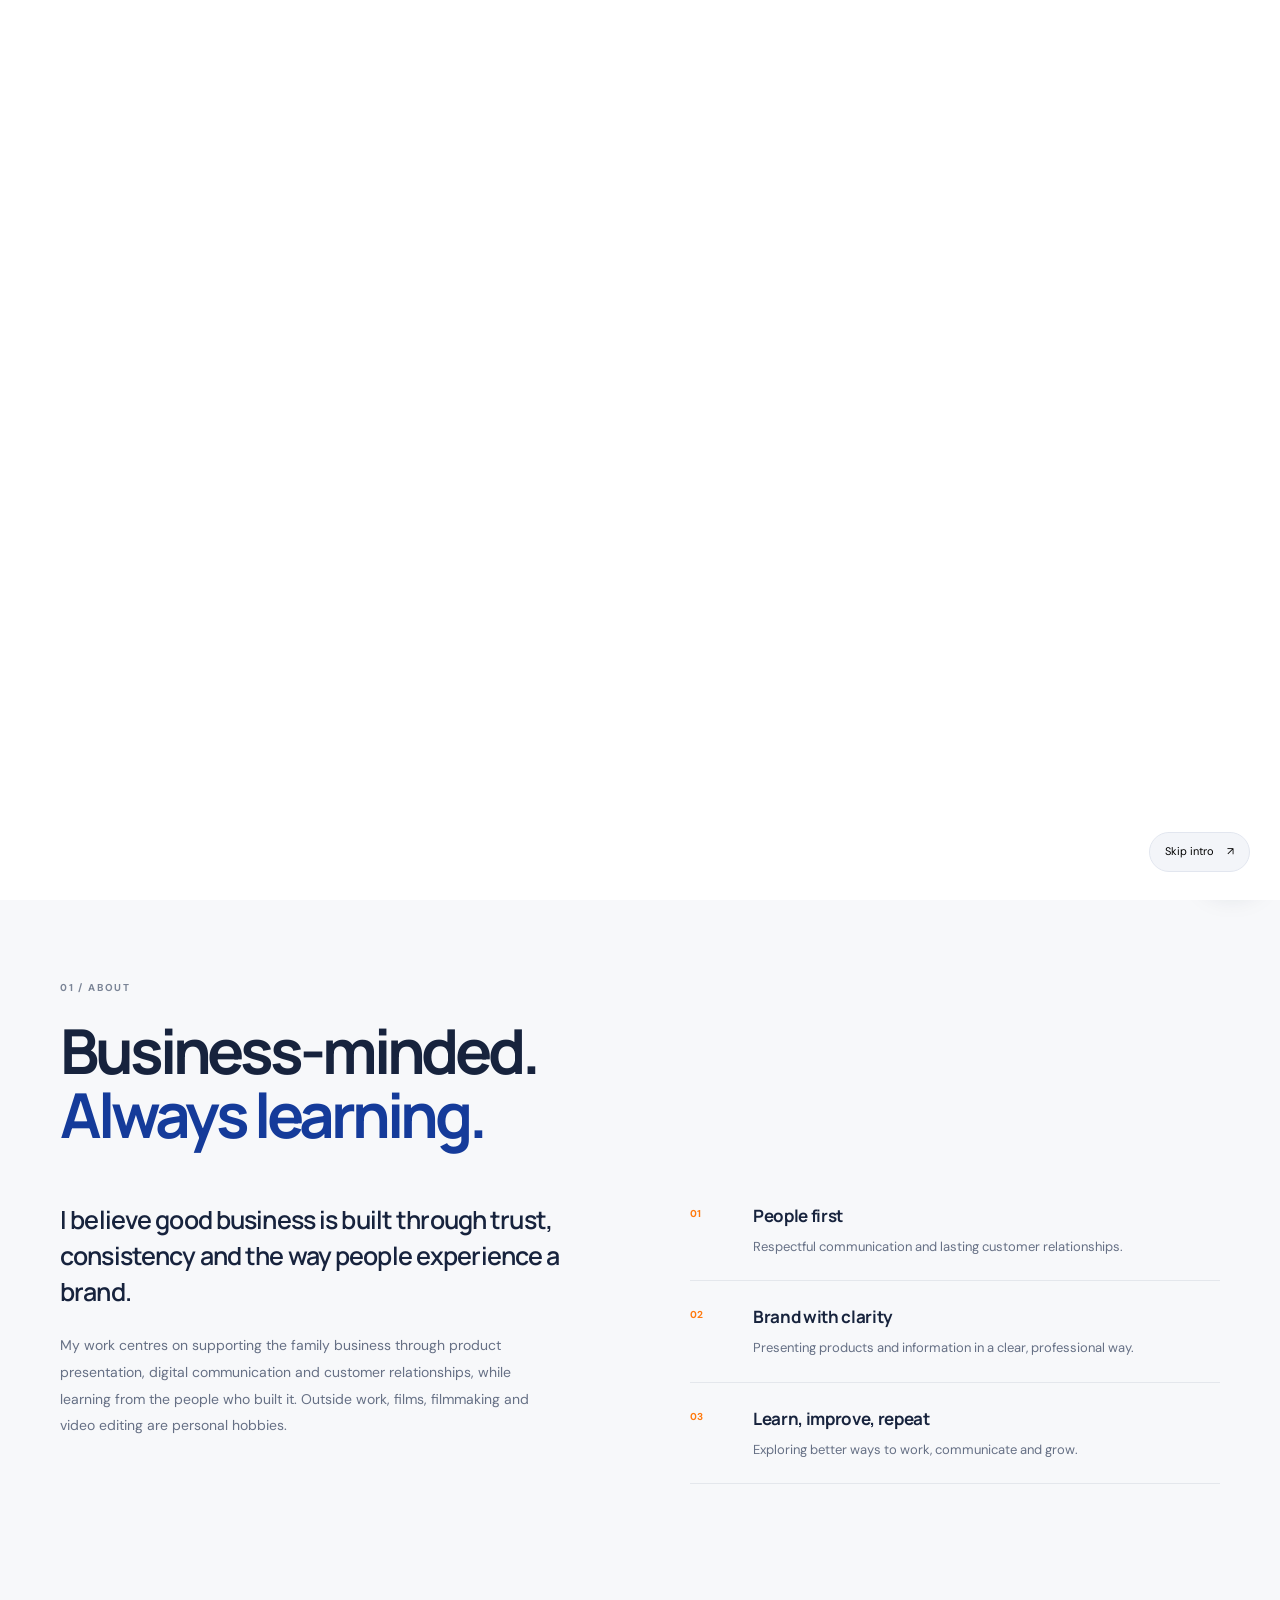
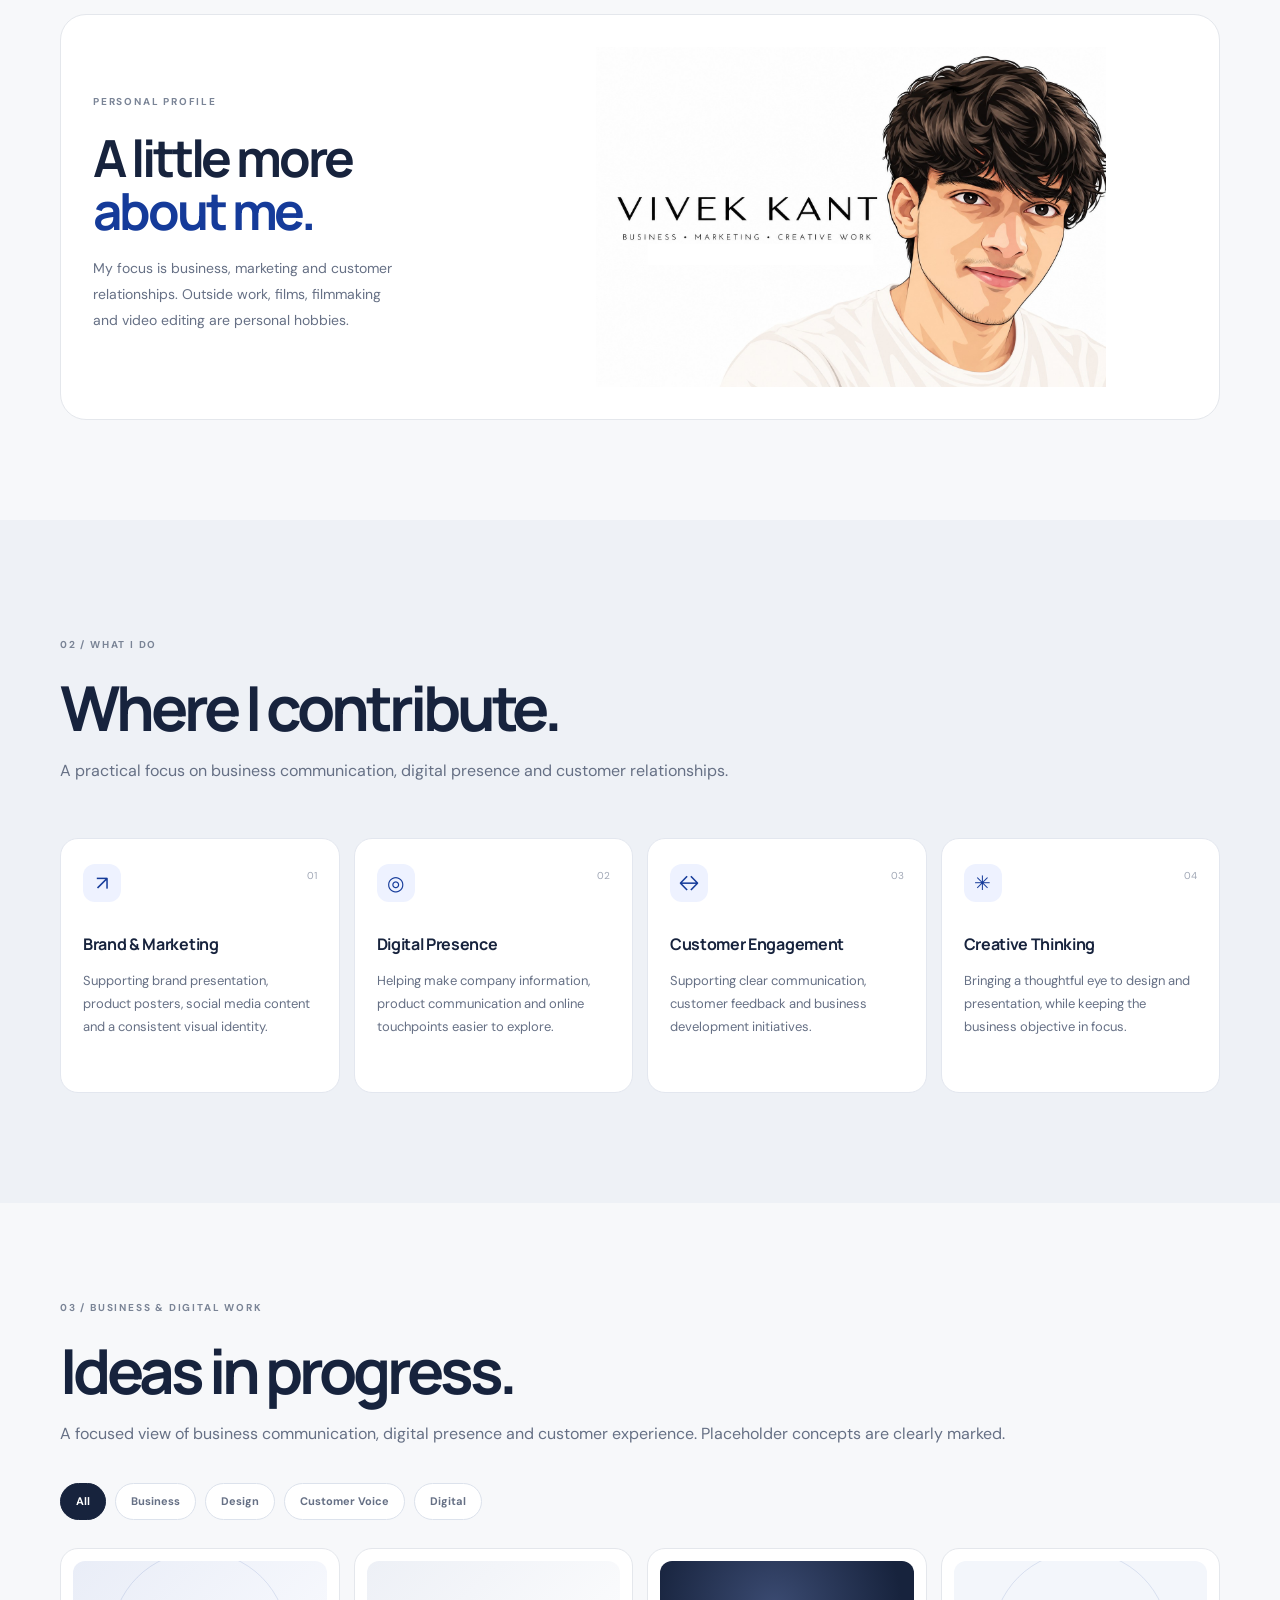
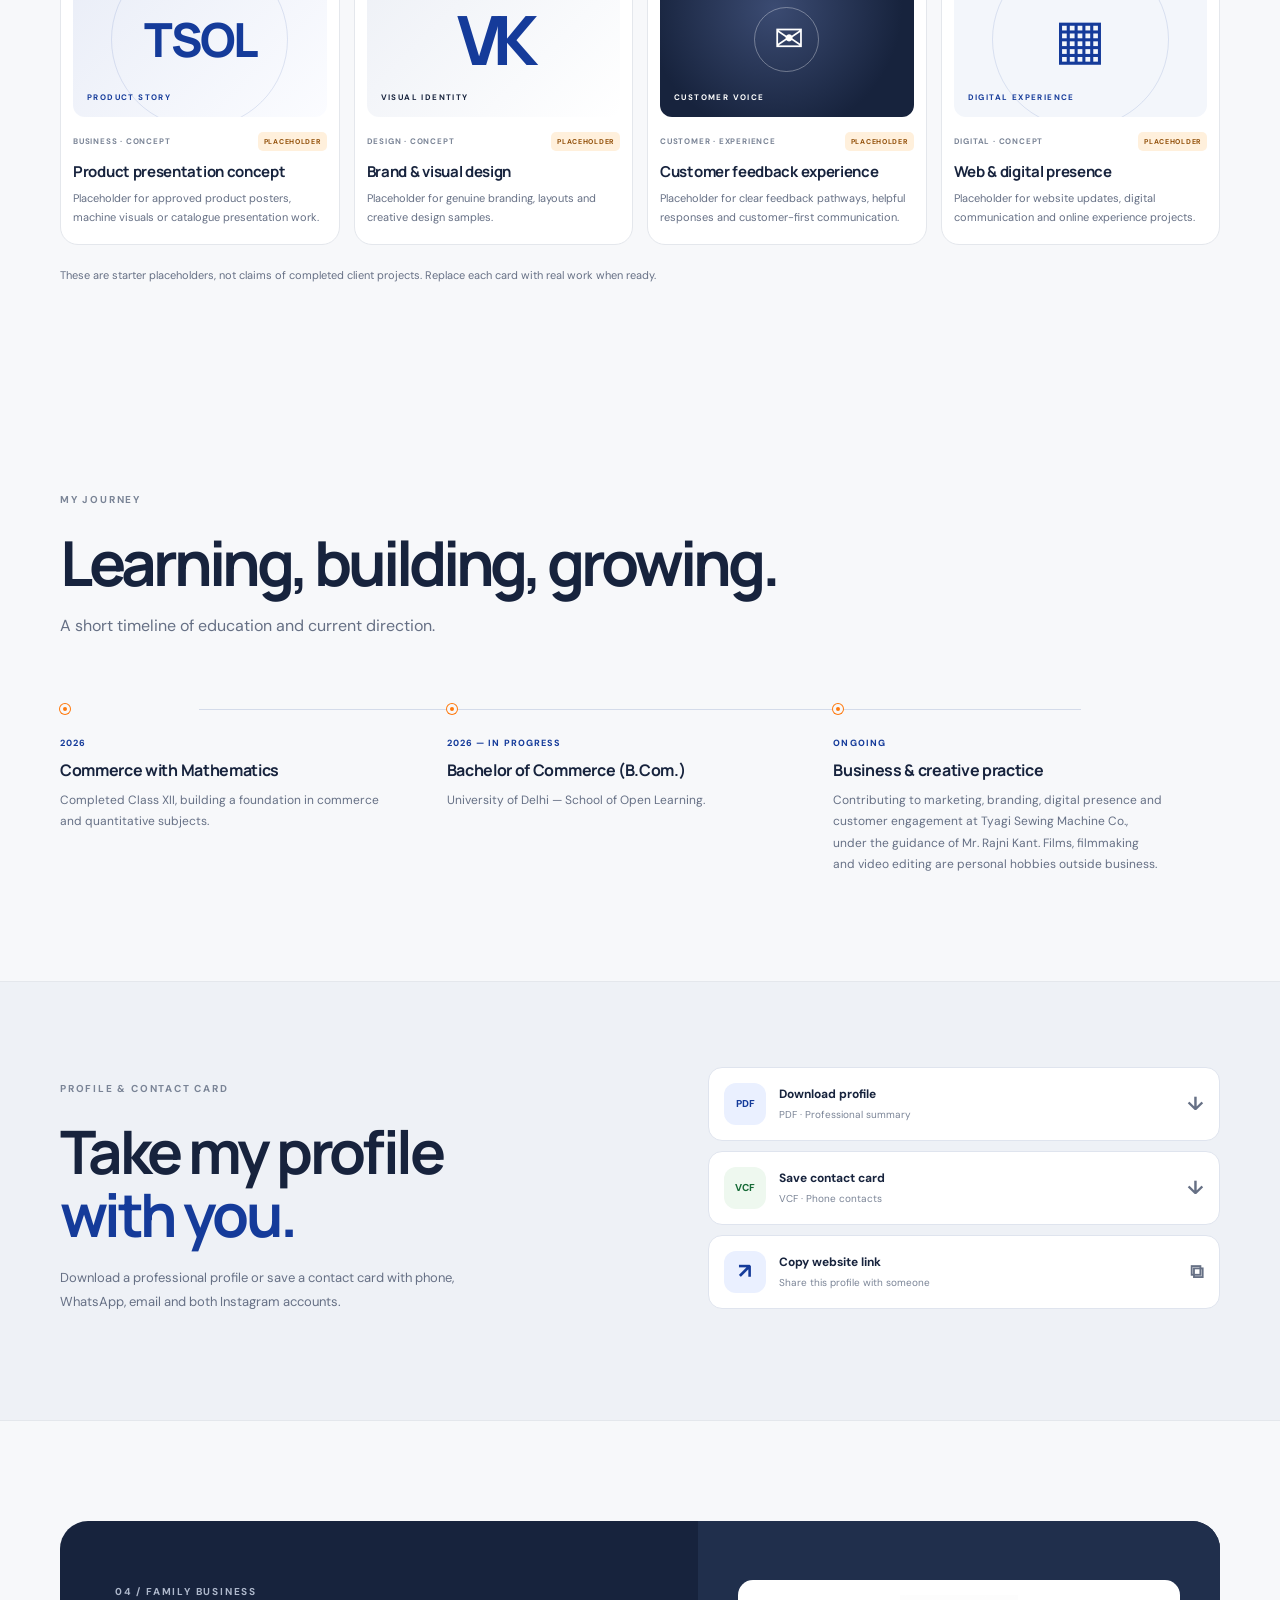
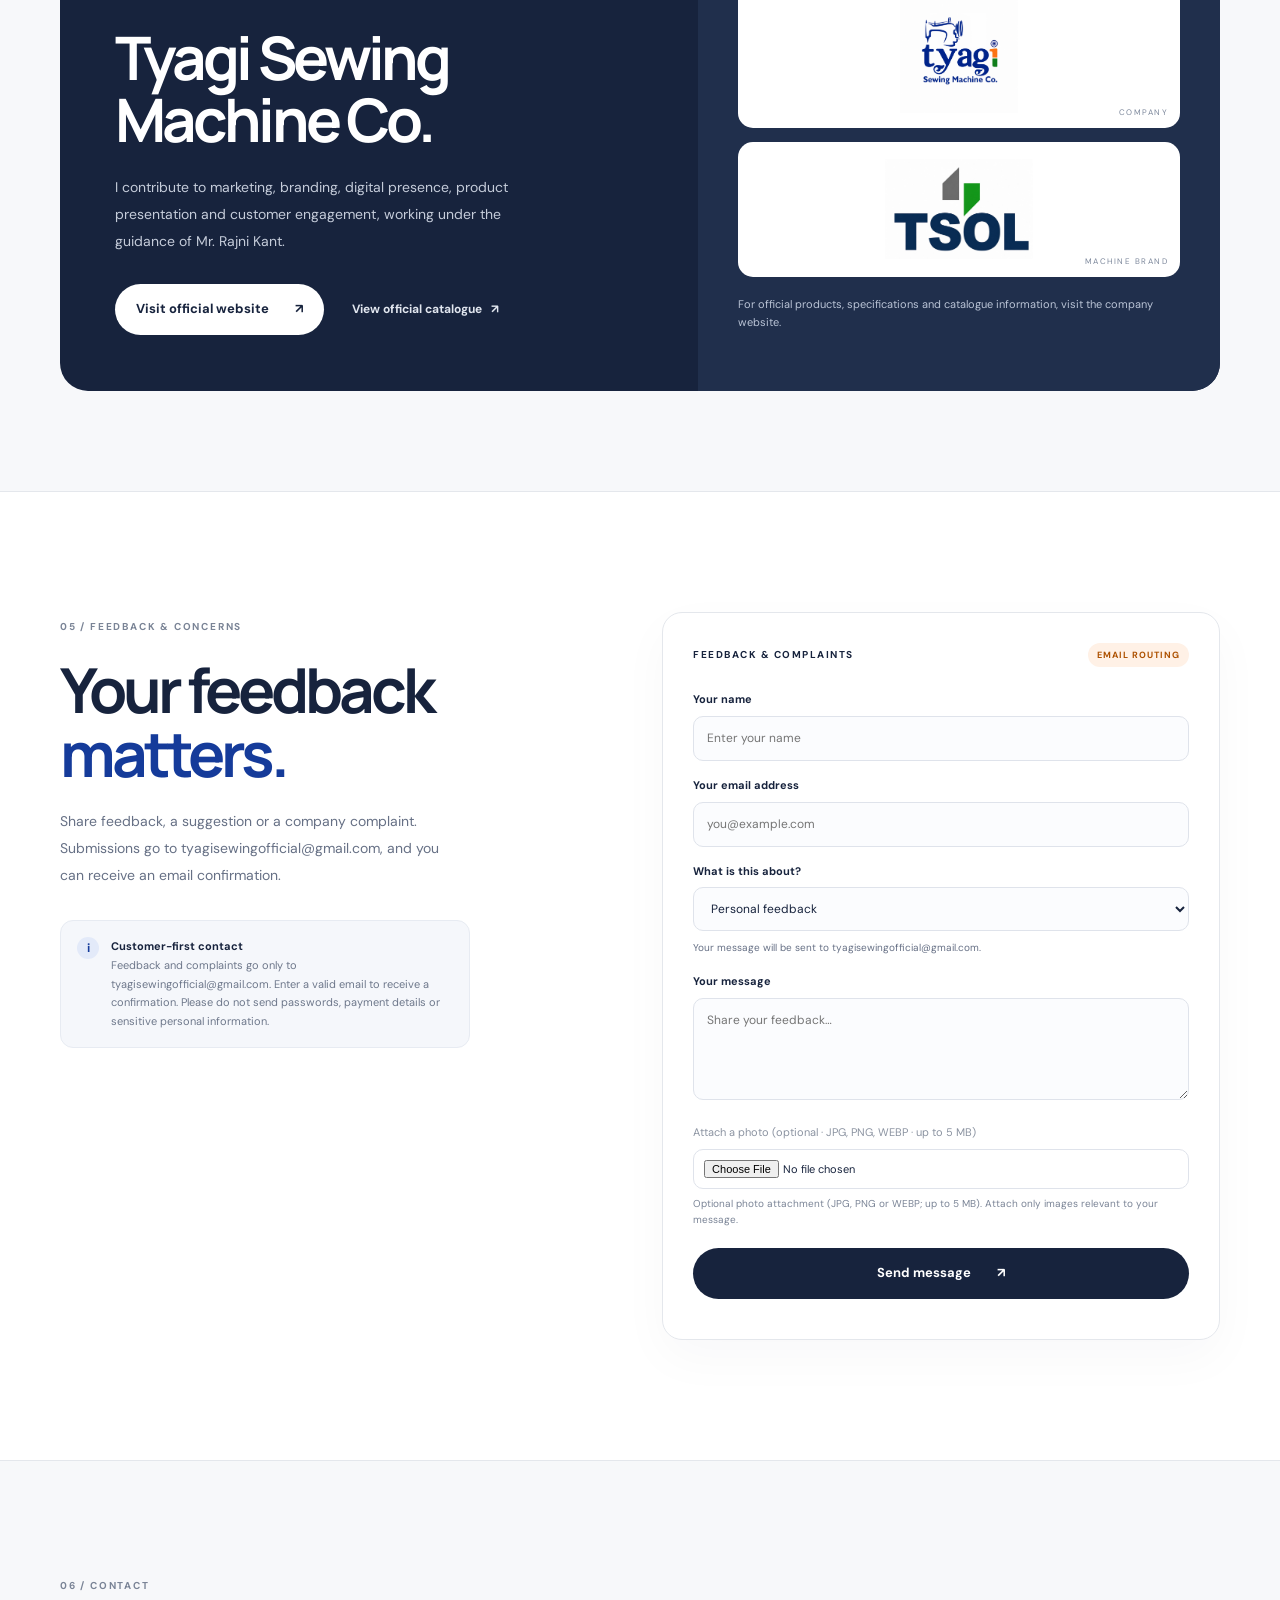
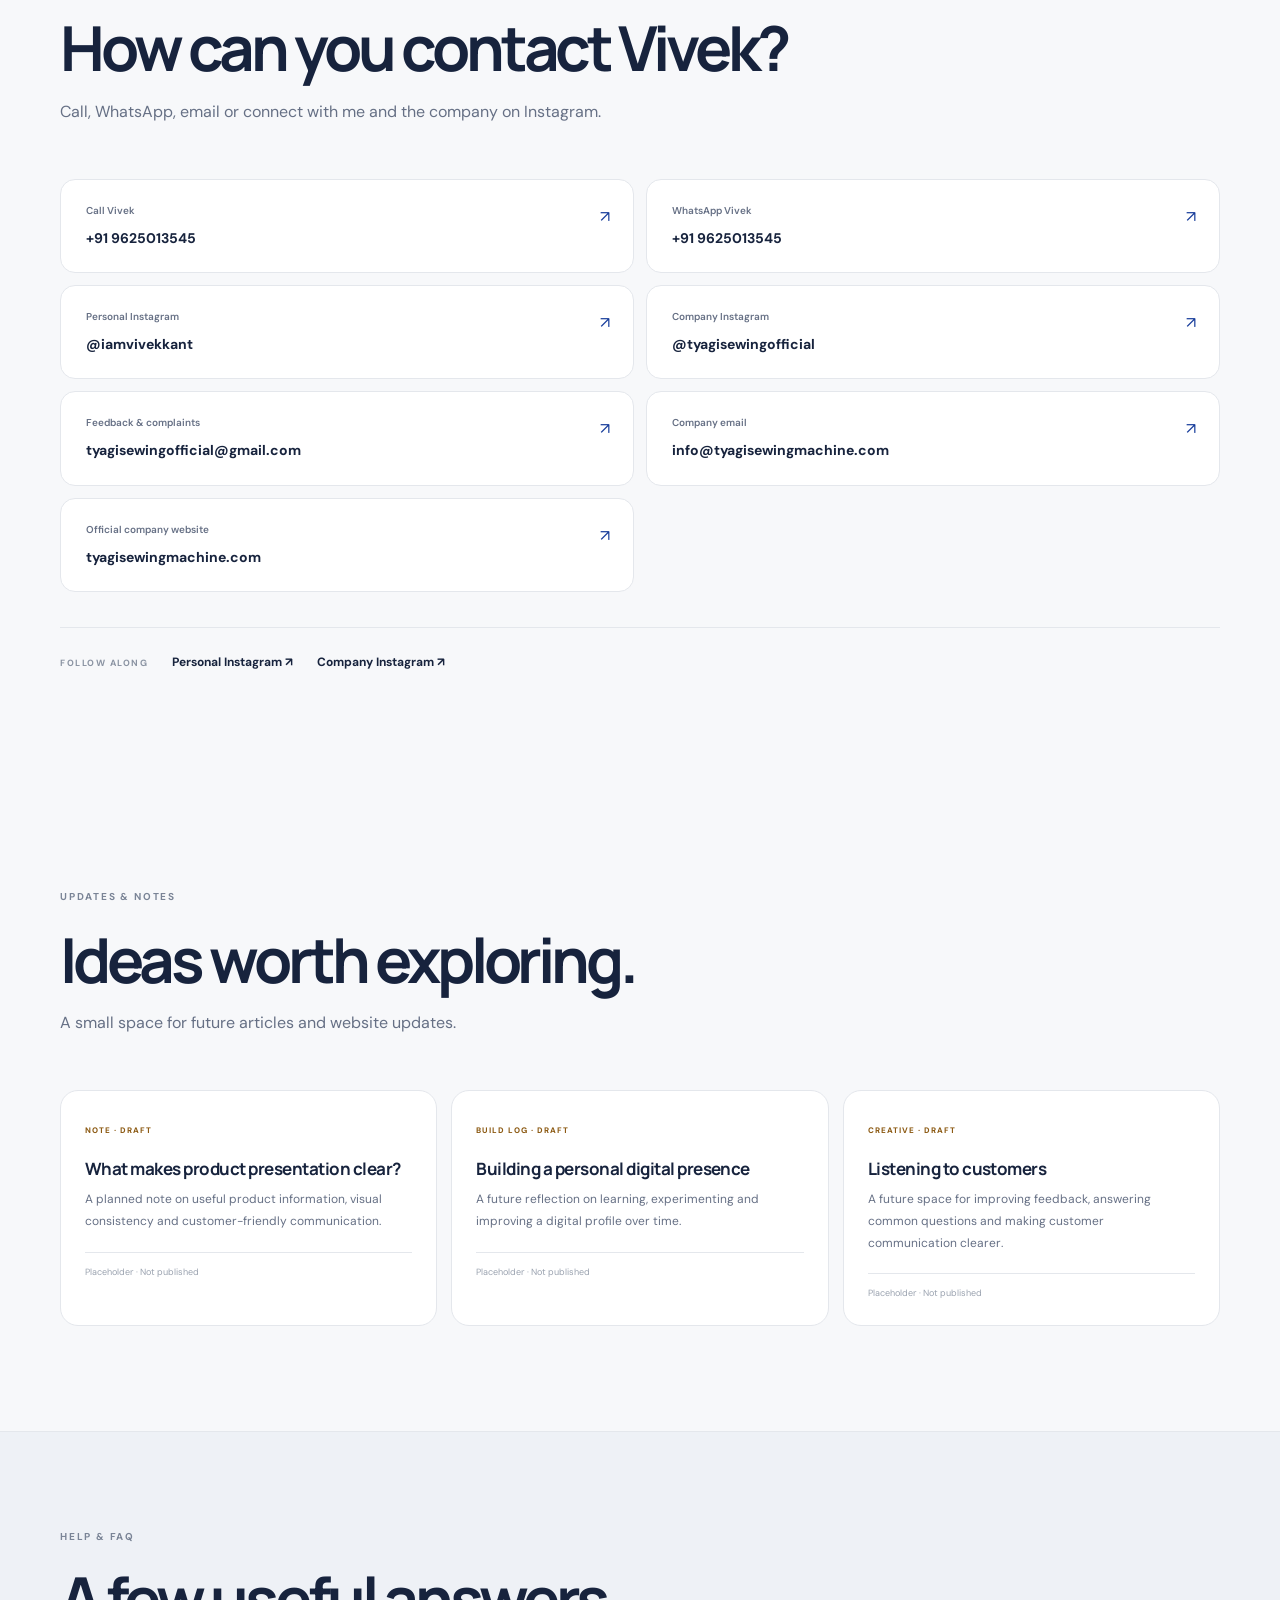
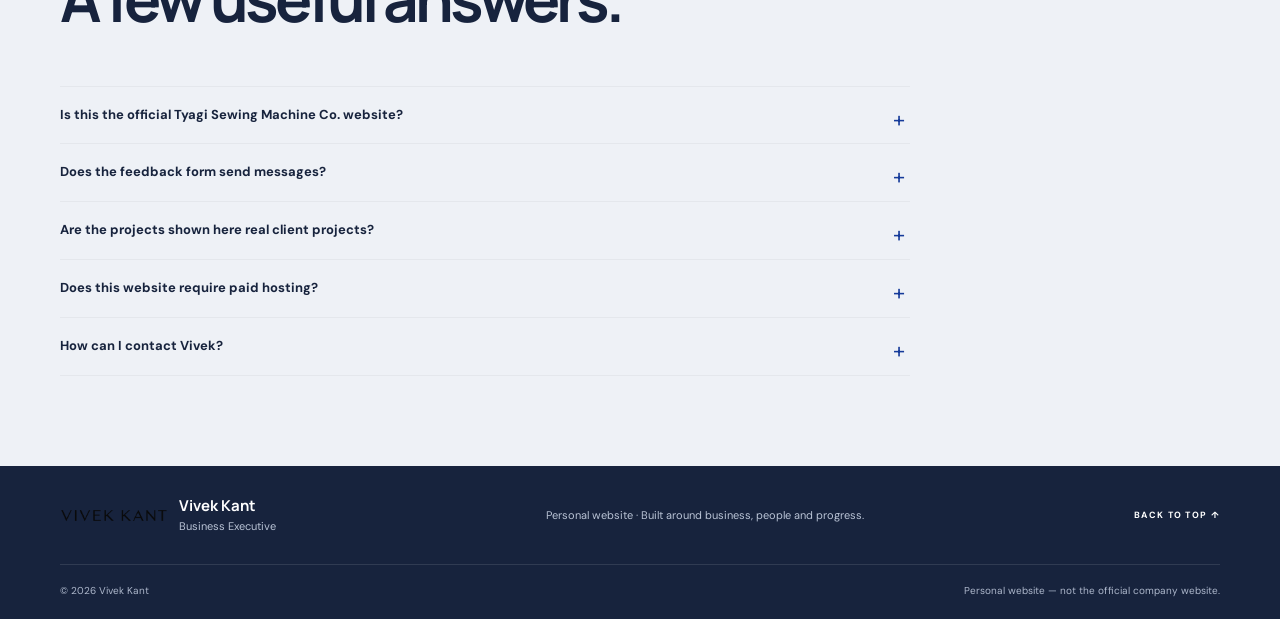
==== commit f163ae10: "Add files via upload" ====
--- a/index.html
+++ b/index.html
@@ -8,7 +8,7 @@
   <meta property="og:description" content="Business, people and progress. Explore Vivek Kant’s profile, work and journey.">
   <meta name="description" content="The personal website of Vivek Kant — Business Executive, focused on business development, brand communication and digital presence.">
   <title>Vivek Kant — Business Executive</title>
-  <link rel="stylesheet" href="styles.css?v=2.0.0">
+  <link rel="stylesheet" href="styles.css?v=2.1.0">
 </head>
 <body>
   <div class="intro" id="intro" aria-label="Welcome intro">
@@ -22,7 +22,7 @@
     <button class="skip-intro" id="skipIntro" data-i18n="skipIntro">Skip intro <span aria-hidden="true">↗</span></button>
   </div>
   <header class="site-header">
-    <a class="wordmark" href="#home" aria-label="Vivek Kant home"><span class="brand-icon personal-wordmark"><img src="assets/vivek-kant-header-wordmark.png?v=2.0.0" alt="Vivek Kant logo"></span><span><strong>Vivek Kant</strong><small>Business Executive</small></span></a>
+    <a class="wordmark" href="#home" aria-label="Vivek Kant home"><span class="brand-icon personal-wordmark"><img src="assets/vivek-kant-header-wordmark.png?v=2.1.0" alt="Vivek Kant logo"></span><span><strong>Vivek Kant</strong><small>Business Executive</small></span></a>
     <button class="menu-toggle" id="menuToggle" aria-label="Toggle navigation" aria-expanded="false">☰</button>
     <nav id="nav"><a href="#about" data-i18n="navAbout">About</a><a href="#projects" data-i18n="navProjects">Projects</a><a href="#business" data-i18n="navBusiness">Business</a><a href="#feedback" data-i18n="navFeedback">Feedback</a><a class="nav-contact" href="#contact"><span data-i18n="navContact">Contact</span> <span>↗</span></a></nav>
     <div class="header-tools" aria-label="Website tools"><button id="searchToggle" class="tool-button" aria-label="Search website" title="Search">⌕</button><button id="langToggle" class="tool-button lang-tool" aria-label="Switch language">HI</button><button id="themeToggle" class="tool-button" aria-label="Toggle dark mode" title="Toggle dark mode">☾</button></div>
@@ -45,7 +45,7 @@
         <div class="hero-actions"><a class="button button-dark" href="#about"><span data-i18n="getToKnow">Get to know me</span> <span>↓</span></a><a class="text-link" href="https://www.tyagisewingmachine.com/" target="_blank" rel="noopener"><span data-i18n="visitCompany">Visit company website</span> <span>↗</span></a></div>
         <div class="hero-note"><span class="note-rule"></span><span data-i18n="heroNote">Working with purpose, learning every day.</span></div>
       </div>
-      <div class="hero-art hero-art-profile reveal" aria-label="Vivek Kant personal brand portrait"><img class="hero-feature hero-portrait" src="assets/vivek-kant-hero-portrait.png?v=2.0.0" alt="Vivek Kant 2D illustrated portrait"><span class="hero-art-label">VIVEK KANT · PERSONAL PROFILE</span></div>
+      <div class="hero-art hero-art-profile reveal" aria-label="Vivek Kant personal brand portrait"><img class="hero-feature hero-portrait" src="assets/vivek-kant-hero-portrait.png?v=2.1.0" alt="Vivek Kant 2D illustrated portrait"><span class="hero-art-label">VIVEK KANT · PERSONAL PROFILE</span></div>
       <a href="#about" class="scroll-cue"><span></span> SCROLL TO EXPLORE</a>
     </section>
     <section class="intro-strip"><div class="section-wrap strip-inner"><span class="strip-label" data-i18n="myFocus">MY FOCUS</span><p data-i18n="focusStatement">Clear communication · Thoughtful branding · Stronger connections</p></div></section>
@@ -53,32 +53,37 @@
       <div class="section-heading reveal"><span class="section-index" data-i18n="aboutLabel">01 / ABOUT</span><h2><span class="heading-plain" data-i18n="aboutHeadingOne">Business-minded.</span><br><span data-i18n="aboutHeadingTwo">Always learning.</span></h2></div>
       <div class="about-grid"><div class="about-lead reveal"><p class="large-copy" data-i18n="aboutLead">I believe good business is built through trust, consistency and the way people experience a brand.</p><p data-i18n="aboutBody">My work centres on supporting the family business with a modern approach—bringing together product presentation, digital communication and customer relationships, while learning from the experience of the people who built it.</p></div><div class="principles reveal"><article><span>01</span><div><h3 data-i18n="principleOneTitle">People first</h3><p data-i18n="principleOneBody">Respectful communication and lasting customer relationships.</p></div></article><article><span>02</span><div><h3 data-i18n="principleTwoTitle">Brand with clarity</h3><p data-i18n="principleTwoBody">Presenting products and information in a clear, professional way.</p></div></article><article><span>03</span><div><h3 data-i18n="principleThreeTitle">Learn, improve, repeat</h3><p data-i18n="principleThreeBody">Exploring better ways to work, communicate and grow.</p></div></article></div></div>
     </section>
-    <section class="portrait-section section section-wrap" id="profile-image"><div class="portrait-card reveal"><div class="portrait-copy"><span class="section-index" data-i18n="personalProfileLabel">PERSONAL PROFILE</span><h2><span data-i18n="portraitHeadingOne">A little more</span><br><span data-i18n="portraitHeadingTwo">about me.</span></h2><p data-i18n="portraitBody">Business, marketing and creative work—bringing a thoughtful perspective to the way I learn, build and contribute.</p></div><div class="portrait-art"><img src="assets/vivek-kant-banner.png?v=2.0.0" alt="Vivek Kant illustrated personal portrait artwork"></div></div></section>
+    <section class="portrait-section section section-wrap" id="profile-image"><div class="portrait-card reveal"><div class="portrait-copy"><span class="section-index" data-i18n="personalProfileLabel">PERSONAL PROFILE</span><h2><span data-i18n="portraitHeadingOne">A little more</span><br><span data-i18n="portraitHeadingTwo">about me.</span></h2><p data-i18n="portraitBody">My work focuses on business, marketing and customer relationships. Outside work, films, filmmaking and video editing are personal hobbies.</p></div><div class="portrait-art"><img src="assets/vivek-kant-banner.png?v=2.1.0" alt="Vivek Kant illustrated personal portrait artwork"></div></div></section>
     <section class="work-section" id="work"><div class="section section-wrap"><div class="section-heading reveal"><span class="section-index" data-i18n="whatIDoLabel">02 / WHAT I DO</span><h2 data-i18n="whereContribute">Where I contribute.</h2><p class="heading-support" data-i18n="whatIDoSupport">A practical mix of business support and digital work.</p></div><div class="work-grid"><article class="work-card reveal"><div class="card-icon">↗</div><span class="card-number">01</span><h3 data-i18n="workTitleOne">Brand &amp; Marketing</h3><p data-i18n="workDescOne">Supporting brand presentation, product posters, social media content and a consistent visual identity.</p></article><article class="work-card reveal"><div class="card-icon">◎</div><span class="card-number">02</span><h3 data-i18n="workTitleTwo">Digital Presence</h3><p data-i18n="workDescTwo">Helping make company information, product communication and online touchpoints easier to explore.</p></article><article class="work-card reveal"><div class="card-icon">↔</div><span class="card-number">03</span><h3 data-i18n="workTitleThree">Customer Engagement</h3><p data-i18n="workDescThree">Supporting clear communication, customer feedback and business development initiatives.</p></article><article class="work-card reveal"><div class="card-icon">✳</div><span class="card-number">04</span><h3 data-i18n="workTitleFour">Creative Thinking</h3><p data-i18n="workDescFour">Bringing a thoughtful eye to design and presentation, while keeping the business objective in focus.</p></article></div></div></section>
     <section class="projects-section section section-wrap" id="projects">
-      <div class="section-heading reveal"><span class="section-index" data-i18n="projectsLabel">03 / MY WORK &amp; PROJECTS</span><h2 data-i18n="projectsHeading">Ideas in progress.</h2><p class="heading-support" data-i18n="projectsSupport">A home for selected work. Placeholder cards are clearly marked until real projects are added.</p></div>
-      <div class="project-toolbar reveal" role="group" aria-label="Filter projects"><button class="filter-chip active" data-filter="all" data-i18n="filterAll">All</button><button class="filter-chip" data-filter="business" data-i18n="filterBusiness">Business</button><button class="filter-chip" data-filter="design" data-i18n="filterDesign">Design</button><button class="filter-chip" data-filter="video" data-i18n="filterVideo">Video &amp; Film</button><button class="filter-chip" data-filter="digital" data-i18n="filterDigital">Digital</button></div>
+      <div class="section-heading reveal"><span class="section-index" data-i18n="projectsLabel">03 / BUSINESS &amp; DIGITAL WORK</span><h2 data-i18n="projectsHeading">Ideas in progress.</h2><p class="heading-support" data-i18n="projectsSupport">A focused view of business communication, digital presence and customer experience. Placeholder concepts are clearly marked.</p></div>
+      <div class="project-toolbar reveal" role="group" aria-label="Filter projects"><button class="filter-chip active" data-filter="all" data-i18n="filterAll">All</button><button class="filter-chip" data-filter="business" data-i18n="filterBusiness">Business</button><button class="filter-chip" data-filter="design" data-i18n="filterDesign">Design</button><button class="filter-chip" data-filter="customer" data-i18n="filterCustomer">Customer Voice</button><button class="filter-chip" data-filter="digital" data-i18n="filterDigital">Digital</button></div>
       <div class="projects-grid" id="projectsGrid">
         <article class="project-card reveal" data-category="business"><div class="project-art project-art-blue"><span>TSOL</span><small>PRODUCT STORY</small></div><div class="project-meta"><span>BUSINESS · CONCEPT</span><span class="placeholder-tag">PLACEHOLDER</span></div><h3 data-i18n="projectProductTitle">Product presentation concept</h3><p data-i18n="projectProductBody">Placeholder for approved product posters, machine visuals or catalogue presentation work.</p></article>
         <article class="project-card reveal" data-category="design"><div class="project-art project-art-light"><span class="project-monogram">VK</span><small>VISUAL IDENTITY</small></div><div class="project-meta"><span>DESIGN · CONCEPT</span><span class="placeholder-tag">PLACEHOLDER</span></div><h3 data-i18n="projectDesignTitle">Brand &amp; visual design</h3><p data-i18n="projectDesignBody">Placeholder for genuine branding, layouts and creative design samples.</p></article>
-        <article class="project-card reveal" data-category="video"><div class="project-art project-art-night"><span class="play-mark">▶</span><small>FILM · EDITING</small></div><div class="project-meta"><span>VIDEO · CONCEPT</span><span class="placeholder-tag">PLACEHOLDER</span></div><h3 data-i18n="projectVideoTitle">Video and filmmaking</h3><p data-i18n="projectVideoBody">Placeholder for short-form videos, edit breakdowns or filmmaking experiments.</p></article>
+        <article class="project-card reveal" data-category="customer"><div class="project-art project-art-night"><span class="play-mark" aria-hidden="true">✉</span><small>CUSTOMER VOICE</small></div><div class="project-meta"><span>CUSTOMER · EXPERIENCE</span><span class="placeholder-tag">PLACEHOLDER</span></div><h3 data-i18n="projectCustomerTitle">Customer feedback experience</h3><p data-i18n="projectCustomerBody">Placeholder for clear feedback pathways, helpful responses and customer-first communication.</p></article>
         <article class="project-card reveal" data-category="digital"><div class="project-art project-art-grid"><span class="window-mark">▦</span><small>DIGITAL EXPERIENCE</small></div><div class="project-meta"><span>DIGITAL · CONCEPT</span><span class="placeholder-tag">PLACEHOLDER</span></div><h3 data-i18n="projectDigitalTitle">Web &amp; digital presence</h3><p data-i18n="projectDigitalBody">Placeholder for website updates, digital communication and online experience projects.</p></article>
       </div>
       <p class="project-note" data-i18n="projectNote">These are starter placeholders, not claims of completed client projects. Replace each card with real work when ready.</p>
     </section>
     <section class="journey-section section section-wrap" id="journey">
       <div class="section-heading reveal"><span class="section-index" data-i18n="journeyLabel">MY JOURNEY</span><h2 data-i18n="journeyHeading">Learning, building, growing.</h2><p class="heading-support" data-i18n="journeySupport">A short timeline of education and current direction.</p></div>
-      <div class="timeline reveal"><article class="timeline-item"><span class="timeline-dot"></span><div class="timeline-date">2026</div><div><h3 data-i18n="journeySchoolTitle">Commerce with Mathematics</h3><p data-i18n="journeySchoolBody">Completed Class XII, building a foundation in commerce and quantitative subjects.</p></div></article><article class="timeline-item"><span class="timeline-dot"></span><div class="timeline-date">2026 — IN PROGRESS</div><div><h3 data-i18n="journeyCollegeTitle">Bachelor of Commerce (B.Com.)</h3><p data-i18n="journeyCollegeBody">University of Delhi — School of Open Learning.</p></div></article><article class="timeline-item"><span class="timeline-dot"></span><div class="timeline-date">ONGOING</div><div><h3 data-i18n="journeyOngoingTitle">Business &amp; creative practice</h3><p data-i18n="journeyOngoingBody">Contributing to marketing, branding, digital presence and customer engagement at Tyagi Sewing Machine Co., under the guidance of Mr. Rajni Kant. Exploring filmmaking, video editing and design.</p></div></article></div>
+      <div class="timeline reveal"><article class="timeline-item"><span class="timeline-dot"></span><div class="timeline-date">2026</div><div><h3 data-i18n="journeySchoolTitle">Commerce with Mathematics</h3><p data-i18n="journeySchoolBody">Completed Class XII, building a foundation in commerce and quantitative subjects.</p></div></article><article class="timeline-item"><span class="timeline-dot"></span><div class="timeline-date">2026 — IN PROGRESS</div><div><h3 data-i18n="journeyCollegeTitle">Bachelor of Commerce (B.Com.)</h3><p data-i18n="journeyCollegeBody">University of Delhi — School of Open Learning.</p></div></article><article class="timeline-item"><span class="timeline-dot"></span><div class="timeline-date">ONGOING</div><div><h3 data-i18n="journeyOngoingTitle">Business &amp; creative practice</h3><p data-i18n="journeyOngoingBody">Contributing to marketing, branding, digital presence and customer engagement at Tyagi Sewing Machine Co., under the guidance of Mr. Rajni Kant. Outside work, I enjoy films, filmmaking and video editing as personal hobbies.</p></div></article></div>
     </section>
-    <section class="profile-download-section" id="profile-download"><div class="section section-wrap profile-download-grid"><div class="profile-download-copy reveal"><span class="section-index" data-i18n="profileLabel">PROFILE &amp; CONTACT CARD</span><h2><span data-i18n="profileHeadingOne">Take my profile</span><br><span data-i18n="profileHeadingTwo">with you.</span></h2><p data-i18n="profileSupport">Download a concise professional profile or save a digital contact card. Direct email and phone details will be added after confirmation.</p></div><div class="download-options reveal"><a class="download-card" href="assets/vivek-kant-profile.pdf" download><span class="download-icon">PDF</span><span><strong data-i18n="downloadProfile">Download profile</strong><small>PDF · Professional summary</small></span><b>↓</b></a><a class="download-card" href="assets/vivek-kant-contact.vcf" download><span class="download-icon vcard-icon">VCF</span><span><strong data-i18n="saveContact">Save contact card</strong><small>VCF · Phone contacts</small></span><b>↓</b></a><button type="button" class="download-card copy-profile" id="copyProfileLink"><span class="download-icon link-icon">↗</span><span><strong data-i18n="copyProfileLink">Copy website link</strong><small data-i18n="copyProfileSub">Share this profile with someone</small></span><b>⧉</b></button><p class="copy-status" id="copyProfileStatus" role="status" aria-live="polite"></p></div></div></section>
-    <section class="business-section section section-wrap" id="business"><div class="business-panel reveal"><div class="business-copy"><span class="section-index" data-i18n="familyBusinessLabel">04 / FAMILY BUSINESS</span><h2><span data-i18n="businessNameOne">Tyagi Sewing</span><br><span data-i18n="businessNameTwo">Machine Co.</span></h2><p data-i18n="businessDescription">I contribute to marketing, branding, digital presence, product presentation and customer engagement, working under the guidance of Mr. Rajni Kant.</p><div class="business-actions"><a class="button button-light" href="https://www.tyagisewingmachine.com/" target="_blank" rel="noopener"><span data-i18n="visitOfficialWebsite">Visit official website</span> <span>↗</span></a><a class="business-link" href="https://www.tyagisewingmachine.com/" target="_blank" rel="noopener"><span data-i18n="viewCatalogue">View official catalogue</span> <span>↗</span></a></div></div><div class="business-logos"><div class="logo-card tyagi-card"><img src="assets/tyagi-sewing-machine-logo.png?v=2.0.0" alt="Tyagi Sewing Machine Co. logo"><span>COMPANY</span></div><div class="logo-card tsol-card"><img src="assets/tsol-logo.png?v=2.0.0" alt="TSOL logo"><span>MACHINE BRAND</span></div><p data-i18n="catalogueNote">For official products, specifications and catalogue information, visit the company website.</p></div></div></section>
-    <section class="feedback-section" id="feedback"><div class="section section-wrap feedback-grid"><div class="feedback-copy reveal"><span class="section-index" data-i18n="feedbackLabel">05 / FEEDBACK &amp; CONCERNS</span><h2><span class="feedback-head-one" data-i18n="feedbackHeadOne">Your feedback</span><br><span data-i18n="feedbackHeadTwo">matters.</span></h2><p data-i18n="feedbackDescription">Use this demo form to preview how personal feedback or a company concern could look. This version does not send or store messages.</p><div class="privacy-note"><span>i</span><p><strong>Demo only</strong><br>Do not enter private, financial or sensitive information. A secure submission system must be connected before launch.</p></div></div><form class="feedback-form reveal" id="feedbackForm"><div class="form-top"><span data-i18n="feedbackFormTitle">FEEDBACK FORM</span><span class="demo-pill" data-i18n="demoLabel">DEMO</span></div><label for="name" data-i18n="yourName">Your name</label><input id="name" name="name" placeholder="Enter your name" autocomplete="name" required><label for="email"><span data-i18n="emailAddress">Email address</span> <span data-i18n="optionalLabel">(optional)</span></label><input id="email" name="email" type="email" placeholder="you@example.com" autocomplete="email"><label for="topic" data-i18n="topicLabel">What is this about?</label><select id="topic" name="topic"><option value="personal" data-i18n="personalFeedbackOption">Personal feedback</option><option value="company" data-i18n="companyComplaintOption">Company complaint (demo only)</option><option value="website" data-i18n="websiteExperienceOption">Website experience</option><option value="general" data-i18n="generalEnquiryOption">General enquiry</option><option value="other" data-i18n="otherOption">Other</option></select><p class="category-hint" id="categoryHint" role="status">Personal feedback is only previewed in this demo.</p><label for="message" data-i18n="yourMessage">Your message</label><textarea id="message" name="message" rows="4" placeholder="Share your feedback…" required></textarea><label for="photoAttachment"><span data-i18n="attachPhoto">Attach a photo</span> <span data-i18n="attachmentLimits">(optional · JPG, PNG, WEBP · up to 5 MB)</span></label><input id="photoAttachment" name="photoAttachment" type="file" accept="image/jpeg,image/png,image/webp"><p class="upload-help" data-i18n="uploadHelp">You can attach a photo for either feedback or a complaint. In this demo, the image is previewed in your browser only.</p><div class="attachment-preview" id="attachmentPreview" hidden><img id="attachmentPreviewImage" alt="Selected photo preview"><span id="attachmentFileName"></span><button type="button" id="removeAttachment" class="remove-attachment">Remove photo</button></div><button class="button button-dark submit-button" type="submit"><span data-i18n="previewSubmission">Preview submission</span> <span>↗</span></button><p class="form-result" id="formResult" role="status" aria-live="polite"></p></form></div></section>
-    <section class="contact-section section section-wrap" id="contact"><div class="section-heading reveal"><span class="section-index" data-i18n="contactLabel">06 / CONTACT</span><h2 data-i18n="letsConnect">Let’s connect.</h2><p class="heading-support" data-i18n="contactSupport">For professional conversations, business-related questions or collaboration.</p></div><div class="contact-grid reveal"><a class="contact-card" href="https://www.instagram.com/iamvivekkant/" target="_blank" rel="noopener"><span data-i18n="personalInstagram">Personal Instagram</span><strong>@iamvivekkant</strong><span class="contact-arrow">↗</span></a><a class="contact-card" href="https://www.tyagisewingmachine.com/" target="_blank" rel="noopener"><span data-i18n="officialCompanySite">Official company website</span><strong>tyagisewingmachine.com</strong><span class="contact-arrow">↗</span></a><a class="contact-card" href="https://www.instagram.com/tyagisewingofficial/" target="_blank" rel="noopener"><span data-i18n="companyInstagram">Company Instagram</span><strong>@tyagisewingofficial</strong><span class="contact-arrow">↗</span></a><a class="contact-card contact-pending" href="#profile-download"><span data-i18n="directContact">Direct contact</span><strong data-i18n="contactToBeConfirmed">Details to be confirmed</strong><span class="contact-arrow">↗</span></a></div><div class="social-row reveal"><span data-i18n="socialFollow">FOLLOW ALONG</span><a href="https://www.instagram.com/iamvivekkant/" target="_blank" rel="noopener">Personal Instagram ↗</a><a href="https://www.instagram.com/tyagisewingofficial/" target="_blank" rel="noopener">Company Instagram ↗</a></div></section>
-    <section class="updates-section section section-wrap" id="updates"><div class="section-heading reveal"><span class="section-index" data-i18n="updatesLabel">UPDATES &amp; NOTES</span><h2 data-i18n="updatesHeading">Ideas worth exploring.</h2><p class="heading-support" data-i18n="updatesSupport">A small space for future articles and website updates.</p></div><div class="updates-grid"><article class="update-card reveal"><span>NOTE · DRAFT</span><h3 data-i18n="updateProductTitle">What makes product presentation clear?</h3><p data-i18n="updateProductBody">A planned note on useful product information, visual consistency and customer-friendly communication.</p><small data-i18n="notPublished">Placeholder · Not published</small></article><article class="update-card reveal"><span>BUILD LOG · DRAFT</span><h3 data-i18n="updatePresenceTitle">Building a personal digital presence</h3><p data-i18n="updatePresenceBody">A future reflection on learning, experimenting and improving a digital profile over time.</p><small data-i18n="notPublished">Placeholder · Not published</small></article><article class="update-card reveal"><span>CREATIVE · DRAFT</span><h3 data-i18n="updateCreativeTitle">Film, editing and visual ideas</h3><p data-i18n="updateCreativeBody">A future space for creative experiments, workflow notes and selected behind-the-scenes work.</p><small data-i18n="notPublished">Placeholder · Not published</small></article></div></section>
-    <section class="faq-section" id="help"><div class="section section-wrap"><div class="section-heading reveal"><span class="section-index" data-i18n="helpLabel">HELP &amp; FAQ</span><h2 data-i18n="helpHeading">A few useful answers.</h2></div><div class="faq-list reveal"><details><summary data-i18n="faqOfficialQ">Is this the official Tyagi Sewing Machine Co. website?</summary><p data-i18n="faqOfficialA">No. This is Vivek Kant’s personal profile website. The official company website and catalogue are linked separately.</p></details><details><summary data-i18n="faqFormQ">Does the feedback form send messages?</summary><p data-i18n="faqFormA">No. The current form is a local demo preview. Messages and images are not sent or stored. A secure backend and authorised routing must be approved before a live complaint portal is launched.</p></details><details><summary data-i18n="faqProjectsQ">Are the projects shown here real client projects?</summary><p data-i18n="faqProjectsA">The project cards are marked placeholders until real, approved samples are added. They are not claims of completed client work.</p></details><details><summary data-i18n="faqFreeQ">Does this website require paid hosting?</summary><p data-i18n="faqFreeA">The package is designed for free static hosting such as GitHub Pages and uses no paid libraries or backend. Usage limits and platform policies may change.</p></details><details><summary data-i18n="faqContactQ">How can I contact Vivek?</summary><p data-i18n="faqContactA">Use the personal Instagram link or the company’s official website. Direct email and phone details will be added after confirmation.</p></details></div></div></section>
+    <section class="profile-download-section" id="profile-download"><div class="section section-wrap profile-download-grid"><div class="profile-download-copy reveal"><span class="section-index" data-i18n="profileLabel">PROFILE &amp; CONTACT CARD</span><h2><span data-i18n="profileHeadingOne">Take my profile</span><br><span data-i18n="profileHeadingTwo">with you.</span></h2><p data-i18n="profileSupport">Download a professional profile or save a contact card with phone, WhatsApp, email and both Instagram accounts.</p></div><div class="download-options reveal"><a class="download-card" href="assets/vivek-kant-profile.pdf" download><span class="download-icon">PDF</span><span><strong data-i18n="downloadProfile">Download profile</strong><small>PDF · Professional summary</small></span><b>↓</b></a><a class="download-card" href="assets/vivek-kant-contact.vcf" download><span class="download-icon vcard-icon">VCF</span><span><strong data-i18n="saveContact">Save contact card</strong><small>VCF · Phone contacts</small></span><b>↓</b></a><button type="button" class="download-card copy-profile" id="copyProfileLink"><span class="download-icon link-icon">↗</span><span><strong data-i18n="copyProfileLink">Copy website link</strong><small data-i18n="copyProfileSub">Share this profile with someone</small></span><b>⧉</b></button><p class="copy-status" id="copyProfileStatus" role="status" aria-live="polite"></p></div></div></section>
+    <section class="business-section section section-wrap" id="business"><div class="business-panel reveal"><div class="business-copy"><span class="section-index" data-i18n="familyBusinessLabel">04 / FAMILY BUSINESS</span><h2><span data-i18n="businessNameOne">Tyagi Sewing</span><br><span data-i18n="businessNameTwo">Machine Co.</span></h2><p data-i18n="businessDescription">I contribute to marketing, branding, digital presence, product presentation and customer engagement, working under the guidance of Mr. Rajni Kant.</p><div class="business-actions"><a class="button button-light" href="https://www.tyagisewingmachine.com/" target="_blank" rel="noopener"><span data-i18n="visitOfficialWebsite">Visit official website</span> <span>↗</span></a><a class="business-link" href="https://www.tyagisewingmachine.com/" target="_blank" rel="noopener"><span data-i18n="viewCatalogue">View official catalogue</span> <span>↗</span></a></div></div><div class="business-logos"><div class="logo-card tyagi-card"><img src="assets/tyagi-sewing-machine-logo.png?v=2.1.0" alt="Tyagi Sewing Machine Co. logo"><span>COMPANY</span></div><div class="logo-card tsol-card"><img src="assets/tsol-logo.png?v=2.1.0" alt="TSOL logo"><span>MACHINE BRAND</span></div><p data-i18n="catalogueNote">For official products, specifications and catalogue information, visit the company website.</p></div></div></section>
+    <section class="feedback-section" id="feedback"><div class="section section-wrap feedback-grid"><div class="feedback-copy reveal"><span class="section-index" data-i18n="feedbackLabel">05 / FEEDBACK &amp; CONCERNS</span><h2><span class="feedback-head-one" data-i18n="feedbackHeadOne">Your feedback</span><br><span data-i18n="feedbackHeadTwo">matters.</span></h2><p data-i18n="feedbackDescription">Share feedback, a suggestion or a company complaint. Submissions are routed to tyagisewingofficial@gmail.com, and you can receive an email confirmation.</p><div class="privacy-note"><span>i</span><p><strong>Customer-first contact</strong><br>Feedback and complaints go only to tyagisewingofficial@gmail.com. Enter a valid email to receive a confirmation. Please do not send passwords, payment details or sensitive personal information.</p></div></div><form class="feedback-form reveal" id="feedbackForm" action="https://formsubmit.co/tyagisewingofficial@gmail.com" method="POST" enctype="multipart/form-data">
+          <input type="hidden" name="_subject" value="New website feedback or complaint - Vivek Kant">
+          <input type="hidden" name="_autoresponse" value="Thank you for contacting Vivek Kant through the website. Your message has been submitted. This is an automatic confirmation; please keep this email for your records. For follow-up, use the contact details on the website. Thank you.">
+          <input type="hidden" name="_next" value="https://tyagisewingmachine.github.io/vivekkant/thank-you.html">
+          <input type="hidden" name="_template" value="table">
+          <input type="text" name="_honey" tabindex="-1" autocomplete="off" aria-hidden="true" style="display:none"><div class="form-top"><span data-i18n="feedbackFormTitle">FEEDBACK &amp; COMPLAINTS</span><span class="demo-pill" data-i18n="emailRoutingLabel">EMAIL ROUTING</span></div><label for="name" data-i18n="yourName">Your name</label><input id="name" name="name" placeholder="Enter your name" autocomplete="name" required><label for="email" data-i18n="emailAddress">Your email address</label><input id="email" name="email" type="email" placeholder="you@example.com" autocomplete="email" required><label for="topic" data-i18n="topicLabel">What is this about?</label><select id="topic" name="topic"><option value="personal" data-i18n="personalFeedbackOption">Personal feedback</option><option value="company" data-i18n="companyComplaintOption">Company complaint</option><option value="website" data-i18n="websiteExperienceOption">Website experience</option><option value="general" data-i18n="generalEnquiryOption">General enquiry</option><option value="other" data-i18n="otherOption">Other</option></select><p class="category-hint" id="categoryHint" role="status">All feedback and complaints go to tyagisewingofficial@gmail.com.</p><label for="message" data-i18n="yourMessage">Your message</label><textarea id="message" name="message" rows="4" placeholder="Share your feedback…" required></textarea><label for="photoAttachment"><span data-i18n="attachPhoto">Attach a photo</span> <span data-i18n="attachmentLimits">(optional · JPG, PNG, WEBP · up to 5 MB)</span></label><input id="photoAttachment" name="photoAttachment" type="file" accept="image/jpeg,image/png,image/webp"><p class="upload-help" data-i18n="uploadHelp">Optional photo attachment (JPG, PNG or WEBP; up to 5 MB). Attach only images relevant to your message.</p><div class="attachment-preview" id="attachmentPreview" hidden><img id="attachmentPreviewImage" alt="Selected photo preview"><span id="attachmentFileName"></span><button type="button" id="removeAttachment" class="remove-attachment">Remove photo</button></div><button class="button button-dark submit-button" type="submit"><span data-i18n="submitMessage">Send message</span> <span>↗</span></button><p class="form-result" id="formResult" role="status" aria-live="polite"></p></form></div></section>
+    <section class="contact-section section section-wrap" id="contact"><div class="section-heading reveal"><span class="section-index" data-i18n="contactLabel">06 / CONTACT</span><h2 data-i18n="letsConnect">How can you contact Vivek?</h2><p class="heading-support" data-i18n="contactSupport">Call, WhatsApp, email or connect with me and the company on Instagram.</p></div><div class="contact-grid reveal"><a class="contact-card" href="tel:+919625013545"><span data-i18n="phoneContact">Call Vivek</span><strong>+91 9625013545</strong><span class="contact-arrow">↗</span></a><a class="contact-card" href="https://wa.me/919625013545" target="_blank" rel="noopener"><span data-i18n="whatsappContact">WhatsApp Vivek</span><strong>+91 9625013545</strong><span class="contact-arrow">↗</span></a><a class="contact-card" href="https://www.instagram.com/iamvivekkant/" target="_blank" rel="noopener"><span data-i18n="personalInstagram">Personal Instagram</span><strong>@iamvivekkant</strong><span class="contact-arrow">↗</span></a><a class="contact-card" href="https://www.instagram.com/tyagisewingofficial/" target="_blank" rel="noopener"><span data-i18n="companyInstagram">Company Instagram</span><strong>@tyagisewingofficial</strong><span class="contact-arrow">↗</span></a><a class="contact-card" href="mailto:tyagisewingofficial@gmail.com"><span data-i18n="feedbackEmailContact">Feedback &amp; complaints</span><strong>tyagisewingofficial@gmail.com</strong><span class="contact-arrow">↗</span></a><a class="contact-card" href="mailto:info@tyagisewingmachine.com"><span data-i18n="companyEmailContact">Company email</span><strong>info@tyagisewingmachine.com</strong><span class="contact-arrow">↗</span></a><a class="contact-card" href="https://www.tyagisewingmachine.com/" target="_blank" rel="noopener"><span data-i18n="officialCompanySite">Official company website</span><strong>tyagisewingmachine.com</strong><span class="contact-arrow">↗</span></a></div><div class="social-row reveal"><span data-i18n="socialFollow">FOLLOW ALONG</span><a href="https://www.instagram.com/iamvivekkant/" target="_blank" rel="noopener">Personal Instagram ↗</a><a href="https://www.instagram.com/tyagisewingofficial/" target="_blank" rel="noopener">Company Instagram ↗</a></div></section>
+    <section class="updates-section section section-wrap" id="updates"><div class="section-heading reveal"><span class="section-index" data-i18n="updatesLabel">UPDATES &amp; NOTES</span><h2 data-i18n="updatesHeading">Ideas worth exploring.</h2><p class="heading-support" data-i18n="updatesSupport">A small space for future articles and website updates.</p></div><div class="updates-grid"><article class="update-card reveal"><span>NOTE · DRAFT</span><h3 data-i18n="updateProductTitle">What makes product presentation clear?</h3><p data-i18n="updateProductBody">A planned note on useful product information, visual consistency and customer-friendly communication.</p><small data-i18n="notPublished">Placeholder · Not published</small></article><article class="update-card reveal"><span>BUILD LOG · DRAFT</span><h3 data-i18n="updatePresenceTitle">Building a personal digital presence</h3><p data-i18n="updatePresenceBody">A future reflection on learning, experimenting and improving a digital profile over time.</p><small data-i18n="notPublished">Placeholder · Not published</small></article><article class="update-card reveal"><span>CREATIVE · DRAFT</span><h3 data-i18n="updateCreativeTitle">Listening to customers</h3><p data-i18n="updateCreativeBody">A future space for improving how customers share feedback and get clear responses.</p><small data-i18n="notPublished">Placeholder · Not published</small></article></div></section>
+    <section class="faq-section" id="help"><div class="section section-wrap"><div class="section-heading reveal"><span class="section-index" data-i18n="helpLabel">HELP &amp; FAQ</span><h2 data-i18n="helpHeading">A few useful answers.</h2></div><div class="faq-list reveal"><details><summary data-i18n="faqOfficialQ">Is this the official Tyagi Sewing Machine Co. website?</summary><p data-i18n="faqOfficialA">No. This is Vivek Kant’s personal profile website. The official company website and catalogue are linked separately.</p></details><details><summary data-i18n="faqFormQ">Does the feedback form send messages?</summary><p data-i18n="faqFormA">The form routes feedback and complaints to tyagisewingofficial@gmail.com through a free external form-processing service. The site owner must activate the email endpoint once before public use; customers see a website confirmation and receive an email autoresponse.</p></details><details><summary data-i18n="faqProjectsQ">Are the projects shown here real client projects?</summary><p data-i18n="faqProjectsA">The project cards are marked placeholders until real, approved samples are added. They are not claims of completed client work.</p></details><details><summary data-i18n="faqFreeQ">Does this website require paid hosting?</summary><p data-i18n="faqFreeA">The package is designed for free static hosting such as GitHub Pages and uses no paid libraries or backend. Usage limits and platform policies may change.</p></details><details><summary data-i18n="faqContactQ">How can I contact Vivek?</summary><p data-i18n="faqContactA">Call or WhatsApp +91 9625013545, email tyagisewingofficial@gmail.com or info@tyagisewingmachine.com, or use either Instagram account.</p></details></div></div></section>
   </main>
-  <footer><div class="section-wrap footer-inner"><a class="wordmark footer-mark" href="#home"><span class="brand-icon personal-wordmark"><img src="assets/vivek-kant-header-wordmark.png?v=2.0.0" alt="Vivek Kant logo"></span><span><strong>Vivek Kant</strong><small>Business Executive</small></span></a><p>Personal website · Built around business, people and progress.</p><a href="#home" class="back-top" data-i18n="backToTop">BACK TO TOP ↑</a></div><div class="section-wrap footer-bottom"><span>© <span id="year"></span> Vivek Kant</span><span>Personal website — not the official company website.</span></div></footer>
+  <footer><div class="section-wrap footer-inner"><a class="wordmark footer-mark" href="#home"><span class="brand-icon personal-wordmark"><img src="assets/vivek-kant-header-wordmark.png?v=2.1.0" alt="Vivek Kant logo"></span><span><strong>Vivek Kant</strong><small>Business Executive</small></span></a><p>Personal website · Built around business, people and progress.</p><a href="#home" class="back-top" data-i18n="backToTop">BACK TO TOP ↑</a></div><div class="section-wrap footer-bottom"><span>© <span id="year"></span> Vivek Kant</span><span>Personal website — not the official company website.</span></div></footer>
   <div class="quick-menu-wrap" id="quickMenuWrap"><button id="quickMenuToggle" class="quick-menu-toggle" aria-expanded="false" aria-label="Open quick menu" title="Quick menu">＋</button><div class="quick-menu-panel" id="quickMenuPanel" hidden><span data-i18n="quickMenuTitle">QUICK LINKS</span><a href="#about" data-i18n="quickAbout">About</a><a href="#projects" data-i18n="quickProjects">Projects</a><a href="#journey" data-i18n="quickJourney">My journey</a><a href="#profile-download" data-i18n="quickProfile">Profile &amp; contact card</a><a href="#feedback" data-i18n="quickFeedback">Feedback</a><a href="#contact" data-i18n="quickConnect">Connect</a></div></div>
   <button class="scroll-top" id="scrollTop" aria-label="Scroll to top" title="Back to top">↑</button>
-  <script src="script.js?v=2.0.0"></script>
+  <script src="script.js?v=2.1.0"></script>
 </body></html>
--- a/styles.css
+++ b/styles.css
@@ -1,7 +1,7 @@
 @import url('https://fonts.googleapis.com/css2?family=DM+Sans:wght@400;500;600;700&family=Manrope:wght@400;500;600;700;800&display=swap');
-:root{--ink:#17233d;--muted:#667085;--blue:#153b9a;--orange:#ff790d;--green:#14833b;--paper:#f7f8fa;--line:#e4e7ec;--white:#fff;--radius:24px}*{box-sizing:border-box}html{scroll-behavior:smooth;scroll-padding-top:92px}body{margin:0;background:var(--paper);color:var(--ink);font-family:'DM Sans',Arial,sans-serif;line-height:1.6;-webkit-font-smoothing:antialiased}a{color:inherit;text-decoration:none}button,input,textarea,select{font:inherit}.section-wrap{width:min(1160px,calc(100% - 48px));margin-inline:auto}.site-header{height:84px;display:flex;align-items:center;justify-content:space-between;width:min(1240px,calc(100% - 48px));margin:auto;position:sticky;top:0;z-index:20;background:rgba(247,248,250,.88);backdrop-filter:blur(18px);border-bottom:1px solid rgba(228,231,236,.7)}.wordmark{display:flex;align-items:center;gap:11px}.monogram{display:grid;place-items:center;width:42px;height:42px;background:var(--blue);color:#fff;border-radius:13px;font-family:Manrope,sans-serif;font-weight:800;letter-spacing:-2px}.wordmark strong,.wordmark small{display:block;line-height:1.25}.wordmark strong{font-family:Manrope,sans-serif;font-size:15px}.wordmark small{font-size:11px;color:var(--muted);margin-top:4px}nav{display:flex;align-items:center;gap:31px;font-size:13px;font-weight:600;color:#505a6d}nav a{transition:color .2s}nav a:hover,.text-link:hover{color:var(--blue)}.nav-contact{border:1px solid #d9dde5;padding:10px 15px;border-radius:100px;color:var(--ink)}.nav-contact span{margin-left:10px}.menu-toggle{display:none;border:0;background:transparent;font-size:24px}.hero{min-height:680px;display:grid;grid-template-columns:1fr .88fr;align-items:center;gap:40px;position:relative;padding-top:55px;padding-bottom:92px}.eyebrow,.section-index{font-size:10px;font-weight:700;letter-spacing:1.8px;color:#7a8496}.eyebrow{display:flex;align-items:center;gap:9px}.status-dot{width:7px;height:7px;background:var(--green);border-radius:50%;box-shadow:0 0 0 4px rgba(20,131,59,.1)}.hero-kicker{font-size:16px;color:var(--blue);font-weight:700;margin:34px 0 8px}.hero h1,.section-heading h2,.business-copy h2,.feedback-copy h2{font-family:Manrope,Arial,sans-serif;letter-spacing:-.065em;font-weight:700;line-height:1.04;margin:0}.hero h1{font-size:clamp(58px,7vw,92px)}.hero h1 span,.section-heading h2 span,.feedback-copy h2 span{color:var(--blue)}.hero-description{max-width:520px;color:#626d80;font-size:16px;line-height:1.85;margin:27px 0}.hero-actions{display:flex;align-items:center;gap:24px;flex-wrap:wrap}.button{display:inline-flex;align-items:center;justify-content:center;gap:26px;border:0;border-radius:100px;padding:15px 21px;font-size:13px;font-weight:700;cursor:pointer;transition:transform .25s,box-shadow .25s}.button:hover{transform:translateY(-2px);box-shadow:0 12px 28px #17233d20}.button-dark{background:var(--ink);color:#fff}.text-link{font-size:13px;font-weight:700}.text-link span{margin-left:7px}.hero-note{display:flex;align-items:center;gap:12px;margin-top:55px;font-size:11px;color:#8790a0}.note-rule{width:32px;height:1px;background:var(--orange)}.hero-art{height:480px;position:relative;display:grid;place-items:center;overflow:hidden;border-radius:34px;background:linear-gradient(145deg,#edf1fa 0%,#f7f8fa 52%,#e8eef8 100%);border:1px solid #e4e9f3}.hero-art:before{content:'';position:absolute;inset:20px;border:1px solid rgba(21,59,154,.1);border-radius:25px}.art-glow{position:absolute;width:280px;height:280px;background:radial-gradient(circle,#fff 0%,rgba(255,255,255,.1) 70%);border-radius:50%}.hero-monogram{position:relative;z-index:2;font-family:Manrope,sans-serif;font-size:clamp(130px,18vw,220px);letter-spacing:-.13em;font-weight:800;color:var(--blue);text-shadow:0 22px 45px #153b9a20;transform:translateX(-12px)}.hero-monogram span{color:var(--orange)}.art-orbit{position:absolute;border:1px solid rgba(21,59,154,.18);border-radius:50%;width:360px;height:360px;transform:rotate(-32deg) scaleY(.65)}.orbit-two{width:420px;height:420px;transform:rotate(40deg) scaleY(.6);border-color:rgba(255,121,13,.25)}.art-caption{position:absolute;bottom:28px;left:31px;right:31px;display:flex;justify-content:space-between;font-size:9px;font-weight:700;letter-spacing:1.3px;color:#7a8496}.art-stamp{position:absolute;right:34px;top:31px;width:52px;height:52px;border:1px solid #cfd7e8;border-radius:50%;display:grid;place-content:center;text-align:center;font-size:9px;line-height:1.2;font-weight:700;color:var(--blue);transform:rotate(12deg)}.scroll-cue{position:absolute;bottom:28px;left:0;font-size:9px;letter-spacing:1.7px;color:#7e8797;display:flex;align-items:center;gap:12px}.scroll-cue span{width:27px;height:1px;background:var(--orange)}.intro-strip{background:#fff;border-block:1px solid var(--line)}.strip-inner{display:flex;align-items:center;gap:45px;min-height:84px}.strip-label{font-size:10px;font-weight:700;letter-spacing:1.8px;color:#8992a2}.strip-inner p{font-size:13px;font-weight:600;margin:0}.strip-inner i{font-style:normal;color:var(--orange);padding:0 12px}.section{padding-top:120px;padding-bottom:120px}.section-heading{margin-bottom:54px}.section-heading h2,.feedback-copy h2{font-size:clamp(40px,5vw,62px);margin-top:20px}.heading-support{color:var(--muted);margin-top:18px}.about-grid{display:grid;grid-template-columns:1fr 1fr;gap:100px}.large-copy{font-family:Manrope,sans-serif;font-size:25px;line-height:1.45;letter-spacing:-.035em;font-weight:600;margin:0 0 22px}.about-lead>p:last-child{color:var(--muted);font-size:14px;line-height:1.9;max-width:480px}.principles article{display:grid;grid-template-columns:45px 1fr;gap:18px;padding:22px 0;border-bottom:1px solid var(--line)}.principles article:first-child{padding-top:0}.principles article>span{font-size:10px;font-weight:700;color:var(--orange);padding-top:4px}.principles h3,.work-card h3{font-family:Manrope,sans-serif;font-size:17px;margin:0 0 6px;letter-spacing:-.02em}.principles p,.work-card p{font-size:13px;color:var(--muted);margin:0;line-height:1.8}.work-section{background:#eef1f6}.work-section .section{padding-block:110px}.work-grid{display:grid;grid-template-columns:repeat(4,1fr);gap:14px}.work-card{min-height:255px;padding:25px 22px;background:#fff;border:1px solid #e3e7ef;border-radius:18px;position:relative;transition:transform .25s,box-shadow .25s}.work-card:hover{transform:translateY(-5px);box-shadow:0 18px 40px #17233d0c}.card-icon{width:38px;height:38px;border-radius:12px;background:#eef2ff;color:var(--blue);display:grid;place-items:center;font-size:20px;margin-bottom:30px}.card-number{position:absolute;right:22px;top:29px;font-size:10px;color:#a0a7b5}.work-card h3{font-size:16px}.work-card p{margin-top:11px}.business-section{padding-block:100px}.business-panel{background:#17233d;border-radius:28px;overflow:hidden;display:grid;grid-template-columns:1.1fr .9fr;color:#fff;min-height:440px}.business-copy{padding:56px 55px}.business-copy .section-index{color:#aeb8cc}.business-copy h2{font-size:clamp(40px,5vw,60px);margin-top:23px}.business-copy>p{max-width:440px;color:#c5ccda;font-size:14px;line-height:1.9;margin:24px 0 30px}.business-actions{display:flex;gap:22px;align-items:center;flex-wrap:wrap}.button-light{background:#fff;color:var(--ink)}.business-link{font-size:12px;font-weight:700;color:#e1e6ef}.business-link span{margin-left:6px}.business-logos{background:#202f4c;padding:40px;display:flex;flex-direction:column;justify-content:center;gap:14px}.logo-card{border-radius:15px;min-height:135px;padding:15px 20px;display:flex;align-items:center;justify-content:center;position:relative}.tyagi-card{background:#fff}.tyagi-card img{width:100%;max-width:230px;max-height:118px;object-fit:contain}.tsol-card{background:#080b11}.tsol-card img{width:75%;max-height:100px;object-fit:contain}.logo-card>span{position:absolute;bottom:9px;right:12px;font-size:8px;letter-spacing:1.5px;color:#7c879b}.tsol-card>span{color:#c4ccdb}.business-logos>p{font-size:11px;color:#bac4d6;line-height:1.7;margin:4px 0 0}.feedback-section{background:#fff;border-block:1px solid var(--line)}.feedback-grid{display:grid;grid-template-columns:.9fr 1fr;gap:100px;padding-block:120px}.feedback-copy h2{margin-bottom:22px}.feedback-copy>p{color:var(--muted);font-size:14px;line-height:1.9;max-width:390px}.privacy-note{display:flex;gap:12px;margin-top:32px;max-width:410px;background:#f5f7fb;border:1px solid #e7ebf2;padding:16px;border-radius:13px}.privacy-note>span{display:grid;place-items:center;flex-shrink:0;width:22px;height:22px;border-radius:50%;background:#e3eaf9;color:var(--blue);font-size:12px;font-weight:700}.privacy-note p{font-size:11px;color:#6e788b;margin:0;line-height:1.7}.privacy-note strong{color:var(--ink)}.feedback-form{padding:30px;border:1px solid var(--line);border-radius:20px;box-shadow:0 18px 50px #17233d08}.form-top{display:flex;justify-content:space-between;align-items:center;font-size:10px;font-weight:700;letter-spacing:1.5px;margin-bottom:24px}.demo-pill{background:#fff1e6;color:#ad5100;border-radius:50px;padding:5px 9px;font-size:9px;letter-spacing:1px}.feedback-form label{display:block;font-size:11px;font-weight:700;margin:16px 0 7px}.feedback-form label span{font-weight:400;color:#8b93a1}.feedback-form input,.feedback-form textarea,.feedback-form select{width:100%;border:1px solid #dfe3eb;background:#fbfcfe;border-radius:10px;padding:12px 13px;font-size:12px;color:var(--ink);outline:none;transition:border .2s}.feedback-form input:focus,.feedback-form textarea:focus,.feedback-form select:focus{border-color:var(--blue)}.feedback-form textarea{resize:vertical}.submit-button{width:100%;margin-top:20px}.form-result{font-size:12px;color:var(--green);margin:10px 0 0}.contact-section{padding-block:110px}.contact-grid{display:grid;grid-template-columns:1fr 1fr;gap:12px}.contact-card{position:relative;display:flex;flex-direction:column;gap:8px;padding:23px 25px;border:1px solid var(--line);border-radius:15px;background:#fff;transition:border .2s,transform .2s}.contact-card:hover{border-color:#aab8d9;transform:translateY(-2px)}.contact-card>span:first-child{font-size:10px;color:var(--muted);font-weight:600}.contact-card strong{font-size:14px;font-weight:700;padding-right:30px;overflow-wrap:anywhere}.contact-arrow{position:absolute;right:23px;top:24px;color:var(--blue)}.social-row{display:flex;gap:24px;align-items:center;flex-wrap:wrap;border-top:1px solid var(--line);margin-top:35px;padding-top:25px}.social-row span{font-size:9px;letter-spacing:1.5px;color:#8a93a2;font-weight:700}.social-row a{font-size:12px;font-weight:700}.social-row a:hover{color:var(--blue)}footer{background:#17233d;color:#fff;padding:30px 0 20px}.footer-inner{display:flex;align-items:center;justify-content:space-between;gap:20px;padding-bottom:28px}.footer-mark .monogram{background:#fff;color:var(--blue)}.footer-mark small{color:#bac4d6}.footer-inner>p{font-size:11px;color:#bac4d6}.back-top{font-size:9px;letter-spacing:1.3px;font-weight:700}.footer-bottom{border-top:1px solid #ffffff1c;padding-top:18px;display:flex;justify-content:space-between;gap:20px;font-size:10px;color:#aeb8cc}.intro{position:fixed;inset:0;z-index:100;background:#fff;display:grid;place-items:center;transition:opacity .7s ease,visibility .7s ease}.intro.hide{opacity:0;visibility:hidden;pointer-events:none}.intro-inner{text-align:center;display:flex;align-items:center;flex-direction:column;animation:intro-rise 1s both}.intro-logo{width:min(280px,65vw);height:220px;object-fit:contain}.intro-line{width:45px;height:2px;background:var(--orange);margin:20px 0 12px;animation:line-in .8s .3s both}.intro-inner p{margin:0;color:#7a8496;font-size:10px;letter-spacing:2px;text-transform:uppercase}.intro-inner h2{font-family:Manrope,sans-serif;font-size:32px;letter-spacing:-1.5px;margin:3px 0}.intro-role{font-size:9px;letter-spacing:2px;color:var(--blue);font-weight:700}.skip-intro{position:absolute;bottom:28px;right:30px;background:#f3f5f9;border:1px solid #e2e6ef;border-radius:50px;padding:10px 15px;font-size:11px;cursor:pointer}.skip-intro span{margin-left:10px}.reveal{opacity:0;transform:translateY(20px);transition:opacity .75s ease,transform .75s ease}.reveal.visible{opacity:1;transform:translateY(0)}@keyframes intro-rise{from{opacity:0;transform:translateY(14px)}to{opacity:1;transform:translateY(0)}}@keyframes line-in{from{transform:scaleX(0)}to{transform:scaleX(1)}}
+:root{--ink:#17233d;--muted:#667085;--blue:#153b9a;--orange:#ff790d;--green:#14833b;--paper:#f7f8fa;--line:#e4e7ec;--white:#fff;--radius:24px}*{box-sizing:border-box}html{scroll-behavior:smooth;scroll-padding-top:92px}body{margin:0;background:var(--paper);color:var(--ink);font-family:'DM Sans',Arial,sans-serif;line-height:1.6;-webkit-font-smoothing:antialiased}a{color:inherit;text-decoration:none}button,input,textarea,select{font:inherit}.section-wrap{width:min(1160px,calc(100% - 48px));margin-inline:auto}.site-header{height:84px;display:flex;align-items:center;justify-content:space-between;width:100%;padding-inline:max(24px,calc((100% - 1240px)/2));margin:auto;position:sticky;top:0;z-index:20;background:rgba(247,248,250,.92);backdrop-filter:blur(18px);border-bottom:1px solid rgba(228,231,236,.7)}.wordmark{display:flex;align-items:center;gap:11px}.monogram{display:grid;place-items:center;width:42px;height:42px;background:var(--blue);color:#fff;border-radius:13px;font-family:Manrope,sans-serif;font-weight:800;letter-spacing:-2px}.wordmark strong,.wordmark small{display:block;line-height:1.25}.wordmark strong{font-family:Manrope,sans-serif;font-size:15px}.wordmark small{font-size:11px;color:var(--muted);margin-top:4px}nav{display:flex;align-items:center;gap:31px;font-size:13px;font-weight:600;color:#505a6d}nav a{transition:color .2s}nav a:hover,.text-link:hover{color:var(--blue)}.nav-contact{border:1px solid #d9dde5;padding:10px 15px;border-radius:100px;color:var(--ink)}.nav-contact span{margin-left:10px}.menu-toggle{display:none;border:0;background:transparent;font-size:24px}.hero{min-height:680px;display:grid;grid-template-columns:1fr .88fr;align-items:center;gap:40px;position:relative;padding-top:55px;padding-bottom:92px}.eyebrow,.section-index{font-size:10px;font-weight:700;letter-spacing:1.8px;color:#7a8496}.eyebrow{display:flex;align-items:center;gap:9px}.status-dot{width:7px;height:7px;background:var(--green);border-radius:50%;box-shadow:0 0 0 4px rgba(20,131,59,.1)}.hero-kicker{font-size:16px;color:var(--blue);font-weight:700;margin:34px 0 8px}.hero h1,.section-heading h2,.business-copy h2,.feedback-copy h2{font-family:Manrope,Arial,sans-serif;letter-spacing:-.065em;font-weight:700;line-height:1.04;margin:0}.hero h1{font-size:clamp(58px,7vw,92px)}.hero h1 span,.section-heading h2 span,.feedback-copy h2 span{color:var(--blue)}.hero-description{max-width:520px;color:#626d80;font-size:16px;line-height:1.85;margin:27px 0}.hero-actions{display:flex;align-items:center;gap:24px;flex-wrap:wrap}.button{display:inline-flex;align-items:center;justify-content:center;gap:26px;border:0;border-radius:100px;padding:15px 21px;font-size:13px;font-weight:700;cursor:pointer;transition:transform .25s,box-shadow .25s}.button:hover{transform:translateY(-2px);box-shadow:0 12px 28px #17233d20}.button-dark{background:var(--ink);color:#fff}.text-link{font-size:13px;font-weight:700}.text-link span{margin-left:7px}.hero-note{display:flex;align-items:center;gap:12px;margin-top:55px;font-size:11px;color:#8790a0}.note-rule{width:32px;height:1px;background:var(--orange)}.hero-art{height:480px;position:relative;display:grid;place-items:center;overflow:hidden;border-radius:34px;background:linear-gradient(145deg,#edf1fa 0%,#f7f8fa 52%,#e8eef8 100%);border:1px solid #e4e9f3}.hero-art:before{content:'';position:absolute;inset:20px;border:1px solid rgba(21,59,154,.1);border-radius:25px}.art-glow{position:absolute;width:280px;height:280px;background:radial-gradient(circle,#fff 0%,rgba(255,255,255,.1) 70%);border-radius:50%}.hero-monogram{position:relative;z-index:2;font-family:Manrope,sans-serif;font-size:clamp(130px,18vw,220px);letter-spacing:-.13em;font-weight:800;color:var(--blue);text-shadow:0 22px 45px #153b9a20;transform:translateX(-12px)}.hero-monogram span{color:var(--orange)}.art-orbit{position:absolute;border:1px solid rgba(21,59,154,.18);border-radius:50%;width:360px;height:360px;transform:rotate(-32deg) scaleY(.65)}.orbit-two{width:420px;height:420px;transform:rotate(40deg) scaleY(.6);border-color:rgba(255,121,13,.25)}.art-caption{position:absolute;bottom:28px;left:31px;right:31px;display:flex;justify-content:space-between;font-size:9px;font-weight:700;letter-spacing:1.3px;color:#7a8496}.art-stamp{position:absolute;right:34px;top:31px;width:52px;height:52px;border:1px solid #cfd7e8;border-radius:50%;display:grid;place-content:center;text-align:center;font-size:9px;line-height:1.2;font-weight:700;color:var(--blue);transform:rotate(12deg)}.scroll-cue{position:absolute;bottom:28px;left:0;font-size:9px;letter-spacing:1.7px;color:#7e8797;display:flex;align-items:center;gap:12px}.scroll-cue span{width:27px;height:1px;background:var(--orange)}.intro-strip{background:#fff;border-block:1px solid var(--line)}.strip-inner{display:flex;align-items:center;gap:45px;min-height:84px}.strip-label{font-size:10px;font-weight:700;letter-spacing:1.8px;color:#8992a2}.strip-inner p{font-size:13px;font-weight:600;margin:0}.strip-inner i{font-style:normal;color:var(--orange);padding:0 12px}.section{padding-top:120px;padding-bottom:120px}.section-heading{margin-bottom:54px}.section-heading h2,.feedback-copy h2{font-size:clamp(40px,5vw,62px);margin-top:20px}.heading-support{color:var(--muted);margin-top:18px}.about-grid{display:grid;grid-template-columns:1fr 1fr;gap:100px}.large-copy{font-family:Manrope,sans-serif;font-size:25px;line-height:1.45;letter-spacing:-.035em;font-weight:600;margin:0 0 22px}.about-lead>p:last-child{color:var(--muted);font-size:14px;line-height:1.9;max-width:480px}.principles article{display:grid;grid-template-columns:45px 1fr;gap:18px;padding:22px 0;border-bottom:1px solid var(--line)}.principles article:first-child{padding-top:0}.principles article>span{font-size:10px;font-weight:700;color:var(--orange);padding-top:4px}.principles h3,.work-card h3{font-family:Manrope,sans-serif;font-size:17px;margin:0 0 6px;letter-spacing:-.02em}.principles p,.work-card p{font-size:13px;color:var(--muted);margin:0;line-height:1.8}.work-section{background:#eef1f6}.work-section .section{padding-block:110px}.work-grid{display:grid;grid-template-columns:repeat(4,1fr);gap:14px}.work-card{min-height:255px;padding:25px 22px;background:#fff;border:1px solid #e3e7ef;border-radius:18px;position:relative;transition:transform .25s,box-shadow .25s}.work-card:hover{transform:translateY(-5px);box-shadow:0 18px 40px #17233d0c}.card-icon{width:38px;height:38px;border-radius:12px;background:#eef2ff;color:var(--blue);display:grid;place-items:center;font-size:20px;margin-bottom:30px}.card-number{position:absolute;right:22px;top:29px;font-size:10px;color:#a0a7b5}.work-card h3{font-size:16px}.work-card p{margin-top:11px}.business-section{padding-block:100px}.business-panel{background:#17233d;border-radius:28px;overflow:hidden;display:grid;grid-template-columns:1.1fr .9fr;color:#fff;min-height:440px}.business-copy{padding:56px 55px}.business-copy .section-index{color:#aeb8cc}.business-copy h2{font-size:clamp(40px,5vw,60px);margin-top:23px}.business-copy>p{max-width:440px;color:#c5ccda;font-size:14px;line-height:1.9;margin:24px 0 30px}.business-actions{display:flex;gap:22px;align-items:center;flex-wrap:wrap}.button-light{background:#fff;color:var(--ink)}.business-link{font-size:12px;font-weight:700;color:#e1e6ef}.business-link span{margin-left:6px}.business-logos{background:#202f4c;padding:40px;display:flex;flex-direction:column;justify-content:center;gap:14px}.logo-card{border-radius:15px;min-height:135px;padding:15px 20px;display:flex;align-items:center;justify-content:center;position:relative}.tyagi-card{background:#fff}.tyagi-card img{width:100%;max-width:230px;max-height:118px;object-fit:contain}.tsol-card{background:#080b11}.tsol-card img{width:75%;max-height:100px;object-fit:contain}.logo-card>span{position:absolute;bottom:9px;right:12px;font-size:8px;letter-spacing:1.5px;color:#7c879b}.tsol-card>span{color:#c4ccdb}.business-logos>p{font-size:11px;color:#bac4d6;line-height:1.7;margin:4px 0 0}.feedback-section{background:#fff;border-block:1px solid var(--line)}.feedback-grid{display:grid;grid-template-columns:.9fr 1fr;gap:100px;padding-block:120px}.feedback-copy h2{margin-bottom:22px}.feedback-copy>p{color:var(--muted);font-size:14px;line-height:1.9;max-width:390px}.privacy-note{display:flex;gap:12px;margin-top:32px;max-width:410px;background:#f5f7fb;border:1px solid #e7ebf2;padding:16px;border-radius:13px}.privacy-note>span{display:grid;place-items:center;flex-shrink:0;width:22px;height:22px;border-radius:50%;background:#e3eaf9;color:var(--blue);font-size:12px;font-weight:700}.privacy-note p{font-size:11px;color:#6e788b;margin:0;line-height:1.7}.privacy-note strong{color:var(--ink)}.feedback-form{padding:30px;border:1px solid var(--line);border-radius:20px;box-shadow:0 18px 50px #17233d08}.form-top{display:flex;justify-content:space-between;align-items:center;font-size:10px;font-weight:700;letter-spacing:1.5px;margin-bottom:24px}.demo-pill{background:#fff1e6;color:#ad5100;border-radius:50px;padding:5px 9px;font-size:9px;letter-spacing:1px}.feedback-form label{display:block;font-size:11px;font-weight:700;margin:16px 0 7px}.feedback-form label span{font-weight:400;color:#8b93a1}.feedback-form input,.feedback-form textarea,.feedback-form select{width:100%;border:1px solid #dfe3eb;background:#fbfcfe;border-radius:10px;padding:12px 13px;font-size:12px;color:var(--ink);outline:none;transition:border .2s}.feedback-form input:focus,.feedback-form textarea:focus,.feedback-form select:focus{border-color:var(--blue)}.feedback-form textarea{resize:vertical}.submit-button{width:100%;margin-top:20px}.form-result{font-size:12px;color:var(--green);margin:10px 0 0}.contact-section{padding-block:110px}.contact-grid{display:grid;grid-template-columns:1fr 1fr;gap:12px}.contact-card{position:relative;display:flex;flex-direction:column;gap:8px;padding:23px 25px;border:1px solid var(--line);border-radius:15px;background:#fff;transition:border .2s,transform .2s}.contact-card:hover{border-color:#aab8d9;transform:translateY(-2px)}.contact-card>span:first-child{font-size:10px;color:var(--muted);font-weight:600}.contact-card strong{font-size:14px;font-weight:700;padding-right:30px;overflow-wrap:anywhere}.contact-arrow{position:absolute;right:23px;top:24px;color:var(--blue)}.social-row{display:flex;gap:24px;align-items:center;flex-wrap:wrap;border-top:1px solid var(--line);margin-top:35px;padding-top:25px}.social-row span{font-size:9px;letter-spacing:1.5px;color:#8a93a2;font-weight:700}.social-row a{font-size:12px;font-weight:700}.social-row a:hover{color:var(--blue)}footer{background:#17233d;color:#fff;padding:30px 0 20px}.footer-inner{display:flex;align-items:center;justify-content:space-between;gap:20px;padding-bottom:28px}.footer-mark .monogram{background:#fff;color:var(--blue)}.footer-mark small{color:#bac4d6}.footer-inner>p{font-size:11px;color:#bac4d6}.back-top{font-size:9px;letter-spacing:1.3px;font-weight:700}.footer-bottom{border-top:1px solid #ffffff1c;padding-top:18px;display:flex;justify-content:space-between;gap:20px;font-size:10px;color:#aeb8cc}.intro{position:fixed;inset:0;z-index:100;background:#fff;display:grid;place-items:center;transition:opacity .7s ease,visibility .7s ease}.intro.hide{opacity:0;visibility:hidden;pointer-events:none}.intro-inner{text-align:center;display:flex;align-items:center;flex-direction:column;animation:intro-rise 1s both}.intro-logo{width:min(280px,65vw);height:220px;object-fit:contain}.intro-line{width:45px;height:2px;background:var(--orange);margin:20px 0 12px;animation:line-in .8s .3s both}.intro-inner p{margin:0;color:#7a8496;font-size:10px;letter-spacing:2px;text-transform:uppercase}.intro-inner h2{font-family:Manrope,sans-serif;font-size:32px;letter-spacing:-1.5px;margin:3px 0}.intro-role{font-size:9px;letter-spacing:2px;color:var(--blue);font-weight:700}.skip-intro{position:absolute;bottom:28px;right:30px;background:#f3f5f9;border:1px solid #e2e6ef;border-radius:50px;padding:10px 15px;font-size:11px;cursor:pointer}.skip-intro span{margin-left:10px}.reveal{opacity:0;transform:translateY(20px);transition:opacity .75s ease,transform .75s ease}.reveal.visible{opacity:1;transform:translateY(0)}@keyframes intro-rise{from{opacity:0;transform:translateY(14px)}to{opacity:1;transform:translateY(0)}}@keyframes line-in{from{transform:scaleX(0)}to{transform:scaleX(1)}}
 @media(max-width:900px){.hero{grid-template-columns:1fr .8fr;gap:25px;min-height:600px}.hero-art{height:400px}.hero-description{font-size:14px}.work-grid{grid-template-columns:1fr 1fr}.about-grid,.feedback-grid{gap:50px}.business-copy{padding:40px 32px}.business-logos{padding:30px}.business-panel{grid-template-columns:1fr .8fr}.strip-inner{gap:22px}.strip-inner p{font-size:12px}}
-@media(max-width:680px){.section-wrap{width:calc(100% - 36px)}.site-header{height:72px;width:calc(100% - 36px)}.menu-toggle{display:block;color:var(--ink)}nav{display:none;position:absolute;top:71px;left:0;right:0;padding:18px;background:rgba(255,255,255,.98);border:1px solid var(--line);border-radius:0 0 18px 18px;box-shadow:0 15px 30px #17233d10;flex-direction:column;align-items:stretch;gap:0}nav.open{display:flex}nav a{padding:13px 7px}.nav-contact{border:0;padding:13px 7px}.hero{grid-template-columns:1fr;padding-top:54px;padding-bottom:70px;gap:35px}.hero h1{font-size:clamp(58px,15vw,78px)}.hero-art{height:330px;grid-row:1}.hero-copy{grid-row:2}.hero-kicker{margin-top:24px}.hero-description{font-size:14px}.hero-note{margin-top:35px}.scroll-cue{bottom:24px}.strip-inner{align-items:flex-start;flex-direction:column;gap:5px;padding-block:20px}.strip-inner p{line-height:1.9}.strip-inner i{padding:0 4px}.section{padding-block:78px}.section-heading{margin-bottom:35px}.section-heading h2,.feedback-copy h2{font-size:43px}.about-grid,.feedback-grid{grid-template-columns:1fr;gap:42px}.large-copy{font-size:22px}.work-section .section{padding-block:78px}.work-grid{gap:10px}.work-card{padding:19px 16px;min-height:245px}.work-card h3{font-size:14px}.work-card p{font-size:12px}.card-number{right:15px;top:23px}.card-icon{margin-bottom:24px}.business-section{padding-block:70px}.business-panel{grid-template-columns:1fr}.business-copy{padding:36px 25px}.business-copy h2{font-size:46px}.business-logos{padding:25px;display:grid;grid-template-columns:1fr 1fr;gap:10px}.logo-card{min-height:115px;padding:12px}.logo-card>span{font-size:7px}.business-logos>p{grid-column:1/-1}.feedback-grid{padding-block:78px}.feedback-form{padding:22px}.contact-section{padding-block:78px}.contact-grid{grid-template-columns:1fr}.contact-card{padding:19px}.social-row{gap:14px}.social-row span{width:100%}.footer-inner{align-items:flex-start;flex-direction:column}.footer-inner>p{margin:0}.footer-bottom{flex-direction:column;gap:6px}.intro-logo{height:190px}.intro-inner h2{font-size:28px}}
+@media(max-width:680px){.section-wrap{width:calc(100% - 36px)}.site-header{height:72px;width:100%;padding-inline:18px}.menu-toggle{display:block;color:var(--ink)}nav{display:none;position:absolute;top:71px;left:0;right:0;padding:18px;background:rgba(255,255,255,.98);border:1px solid var(--line);border-radius:0 0 18px 18px;box-shadow:0 15px 30px #17233d10;flex-direction:column;align-items:stretch;gap:0}nav.open{display:flex}nav a{padding:13px 7px}.nav-contact{border:0;padding:13px 7px}.hero{grid-template-columns:1fr;padding-top:54px;padding-bottom:70px;gap:35px}.hero h1{font-size:clamp(58px,15vw,78px)}.hero-art{height:330px;grid-row:1}.hero-copy{grid-row:2}.hero-kicker{margin-top:24px}.hero-description{font-size:14px}.hero-note{margin-top:35px}.scroll-cue{bottom:24px}.strip-inner{align-items:flex-start;flex-direction:column;gap:5px;padding-block:20px}.strip-inner p{line-height:1.9}.strip-inner i{padding:0 4px}.section{padding-block:78px}.section-heading{margin-bottom:35px}.section-heading h2,.feedback-copy h2{font-size:43px}.about-grid,.feedback-grid{grid-template-columns:1fr;gap:42px}.large-copy{font-size:22px}.work-section .section{padding-block:78px}.work-grid{gap:10px}.work-card{padding:19px 16px;min-height:245px}.work-card h3{font-size:14px}.work-card p{font-size:12px}.card-number{right:15px;top:23px}.card-icon{margin-bottom:24px}.business-section{padding-block:70px}.business-panel{grid-template-columns:1fr}.business-copy{padding:36px 25px}.business-copy h2{font-size:46px}.business-logos{padding:25px;display:grid;grid-template-columns:1fr 1fr;gap:10px}.logo-card{min-height:115px;padding:12px}.logo-card>span{font-size:7px}.business-logos>p{grid-column:1/-1}.feedback-grid{padding-block:78px}.feedback-form{padding:22px}.contact-section{padding-block:78px}.contact-grid{grid-template-columns:1fr}.contact-card{padding:19px}.social-row{gap:14px}.social-row span{width:100%}.footer-inner{align-items:flex-start;flex-direction:column}.footer-inner>p{margin:0}.footer-bottom{flex-direction:column;gap:6px}.intro-logo{height:190px}.intro-inner h2{font-size:28px}}
 @media(prefers-reduced-motion:reduce){*,*::before,*::after{scroll-behavior:auto!important;animation-duration:.01ms!important;animation-iteration-count:1!important;transition-duration:.01ms!important}.reveal{opacity:1;transform:none}}
 
 /* Logo and profile refinements */
@@ -159,7 +159,7 @@
 body[data-theme="dark"] footer{background:#0c111c}body[data-theme="dark"] .intro-strip{color:var(--ink)}body[data-theme="dark"] .intro{background:#f7f8fa}body[data-theme="dark"] .intro .skip-intro{background:rgba(23,35,61,.08);color:#17233d}
 @media(max-width:1020px){.site-header{padding-inline:22px}.header-tools{gap:5px;margin-left:10px}.tool-button{width:33px;height:33px}nav{gap:17px}.projects-grid{grid-template-columns:repeat(2,minmax(0,1fr))}.project-art{height:175px}.profile-download-grid{gap:42px}.timeline-item{padding-right:16px}}
 @media(max-width:800px){.site-header{height:76px;gap:8px}.wordmark{gap:7px}.wordmark>span:last-child{display:none}.brand-icon.personal-wordmark{width:105px;flex-basis:105px}.header-tools{margin-left:auto}nav{display:none;position:absolute;top:75px;left:0;right:0;background:var(--vk-card);border-bottom:1px solid var(--line);padding:18px 22px 22px;box-shadow:0 18px 24px rgba(23,35,61,.08);flex-direction:column;align-items:stretch;gap:0}nav.open{display:flex}nav a{padding:13px 5px;border-bottom:1px solid var(--line)}nav .nav-contact{display:inline-flex;justify-content:space-between;margin-top:8px;padding:12px 15px}.menu-toggle{display:block;order:4;padding:4px 0 4px 5px}.header-tools{order:3}.hero{grid-template-columns:1fr;gap:26px;padding-top:32px;padding-bottom:72px;min-height:auto}.hero-copy{order:1}.hero-art{order:2;height:440px}.scroll-cue{bottom:25px}.hero-note{margin-top:34px}.work-grid{grid-template-columns:repeat(2,1fr)}.about-grid{gap:40px}.business-panel{grid-template-columns:1fr}.business-logos{padding:28px}.feedback-grid{gap:35px}.timeline{grid-template-columns:1fr;gap:20px}.timeline:before{top:13px;bottom:12px;left:4px;width:1px;height:auto;right:auto}.timeline-item{padding:0 0 0 28px;min-height:100px}.timeline-dot{position:absolute;left:0;top:0;margin:2px 0}.profile-download-grid{grid-template-columns:1fr;gap:20px}.updates-grid{grid-template-columns:1fr}.quick-menu-wrap{right:15px;bottom:15px}.scroll-top{right:22px;bottom:80px}}
-@media(max-width:560px){.section-wrap{width:calc(100% - 34px)}.site-header{padding-inline:16px}.brand-icon.personal-wordmark{width:94px;flex-basis:94px;height:36px}.brand-icon.personal-wordmark img{max-height:26px}.header-tools{gap:4px}.tool-button{width:31px;height:31px;font-size:14px}.lang-tool{font-size:9px}.menu-toggle{font-size:22px}.hero h1{font-size:58px}.hero-description{font-size:14px}.hero-art{height:370px;border-radius:22px}.hero-art-profile{height:370px}.strip-inner{align-items:flex-start;flex-direction:column;justify-content:center;gap:8px;padding-block:20px}.strip-inner p{font-size:11px;line-height:1.8}.strip-inner i{padding:0 4px}.section{padding-block:75px}.about-grid{grid-template-columns:1fr;gap:28px}.large-copy{font-size:23px}.work-section .section{padding-block:75px}.work-grid{gap:10px}.work-card{padding:19px 15px;min-height:240px}.business-section{padding-block:65px}.business-copy{padding:34px 26px}.business-copy h2{font-size:42px}.feedback-grid{grid-template-columns:1fr;padding-block:75px;gap:22px}.feedback-form{padding:21px}.contact-section{padding-block:75px}.contact-grid{grid-template-columns:1fr}.portrait-section{padding-bottom:65px}.projects-section{padding-top:60px;padding-bottom:75px}.project-toolbar{margin-top:-9px}.filter-chip{padding:8px 11px}.projects-grid{grid-template-columns:1fr 1fr;gap:9px}.project-card{padding:8px;border-radius:13px}.project-art{height:125px;margin-bottom:11px}.project-art-blue>span{font-size:38px}.project-monogram{font-size:52px}.project-card h3{font-size:13px}.project-card p{font-size:10px}.project-meta{font-size:7px;letter-spacing:.5px}.placeholder-tag{font-size:6px}.journey-section{padding-block:65px}.profile-download-grid{padding-block:65px}.updates-section{padding-block:70px}.faq-section .section{padding-block:65px}.search-overlay{padding:10vh 12px 20px}.search-panel{padding:16px;border-radius:17px}.intro-video{height:min(300px,42vh)}.intro .skip-intro{right:16px;bottom:16px}.intro-presenting h2{font-size:31px}.quick-menu-toggle{width:48px;height:48px}.quick-menu-panel{width:205px}}
+@media(max-width:560px){.section-wrap{width:calc(100% - 34px)}.site-header{width:100%;padding-inline:16px}.brand-icon.personal-wordmark{width:94px;flex-basis:94px;height:36px}.brand-icon.personal-wordmark img{max-height:26px}.header-tools{gap:4px}.tool-button{width:31px;height:31px;font-size:14px}.lang-tool{font-size:9px}.menu-toggle{font-size:22px}.hero h1{font-size:58px}.hero-description{font-size:14px}.hero-art{height:370px;border-radius:22px}.hero-art-profile{height:370px}.strip-inner{align-items:flex-start;flex-direction:column;justify-content:center;gap:8px;padding-block:20px}.strip-inner p{font-size:11px;line-height:1.8}.strip-inner i{padding:0 4px}.section{padding-block:75px}.about-grid{grid-template-columns:1fr;gap:28px}.large-copy{font-size:23px}.work-section .section{padding-block:75px}.work-grid{gap:10px}.work-card{padding:19px 15px;min-height:240px}.business-section{padding-block:65px}.business-copy{padding:34px 26px}.business-copy h2{font-size:42px}.feedback-grid{grid-template-columns:1fr;padding-block:75px;gap:22px}.feedback-form{padding:21px}.contact-section{padding-block:75px}.contact-grid{grid-template-columns:1fr}.portrait-section{padding-bottom:65px}.projects-section{padding-top:60px;padding-bottom:75px}.project-toolbar{margin-top:-9px}.filter-chip{padding:8px 11px}.projects-grid{grid-template-columns:1fr 1fr;gap:9px}.project-card{padding:8px;border-radius:13px}.project-art{height:125px;margin-bottom:11px}.project-art-blue>span{font-size:38px}.project-monogram{font-size:52px}.project-card h3{font-size:13px}.project-card p{font-size:10px}.project-meta{font-size:7px;letter-spacing:.5px}.placeholder-tag{font-size:6px}.journey-section{padding-block:65px}.profile-download-grid{padding-block:65px}.updates-section{padding-block:70px}.faq-section .section{padding-block:65px}.search-overlay{padding:10vh 12px 20px}.search-panel{padding:16px;border-radius:17px}.intro-video{height:min(300px,42vh)}.intro .skip-intro{right:16px;bottom:16px}.intro-presenting h2{font-size:31px}.quick-menu-toggle{width:48px;height:48px}.quick-menu-panel{width:205px}}
 @media(prefers-reduced-motion:reduce){html{scroll-behavior:auto}*,*::before,*::after{animation-duration:.01ms!important;animation-iteration-count:1!important;transition-duration:.01ms!important;scroll-behavior:auto!important}}
 
 /* Use the supplied white-background TSOL artwork on a matching white tile. */
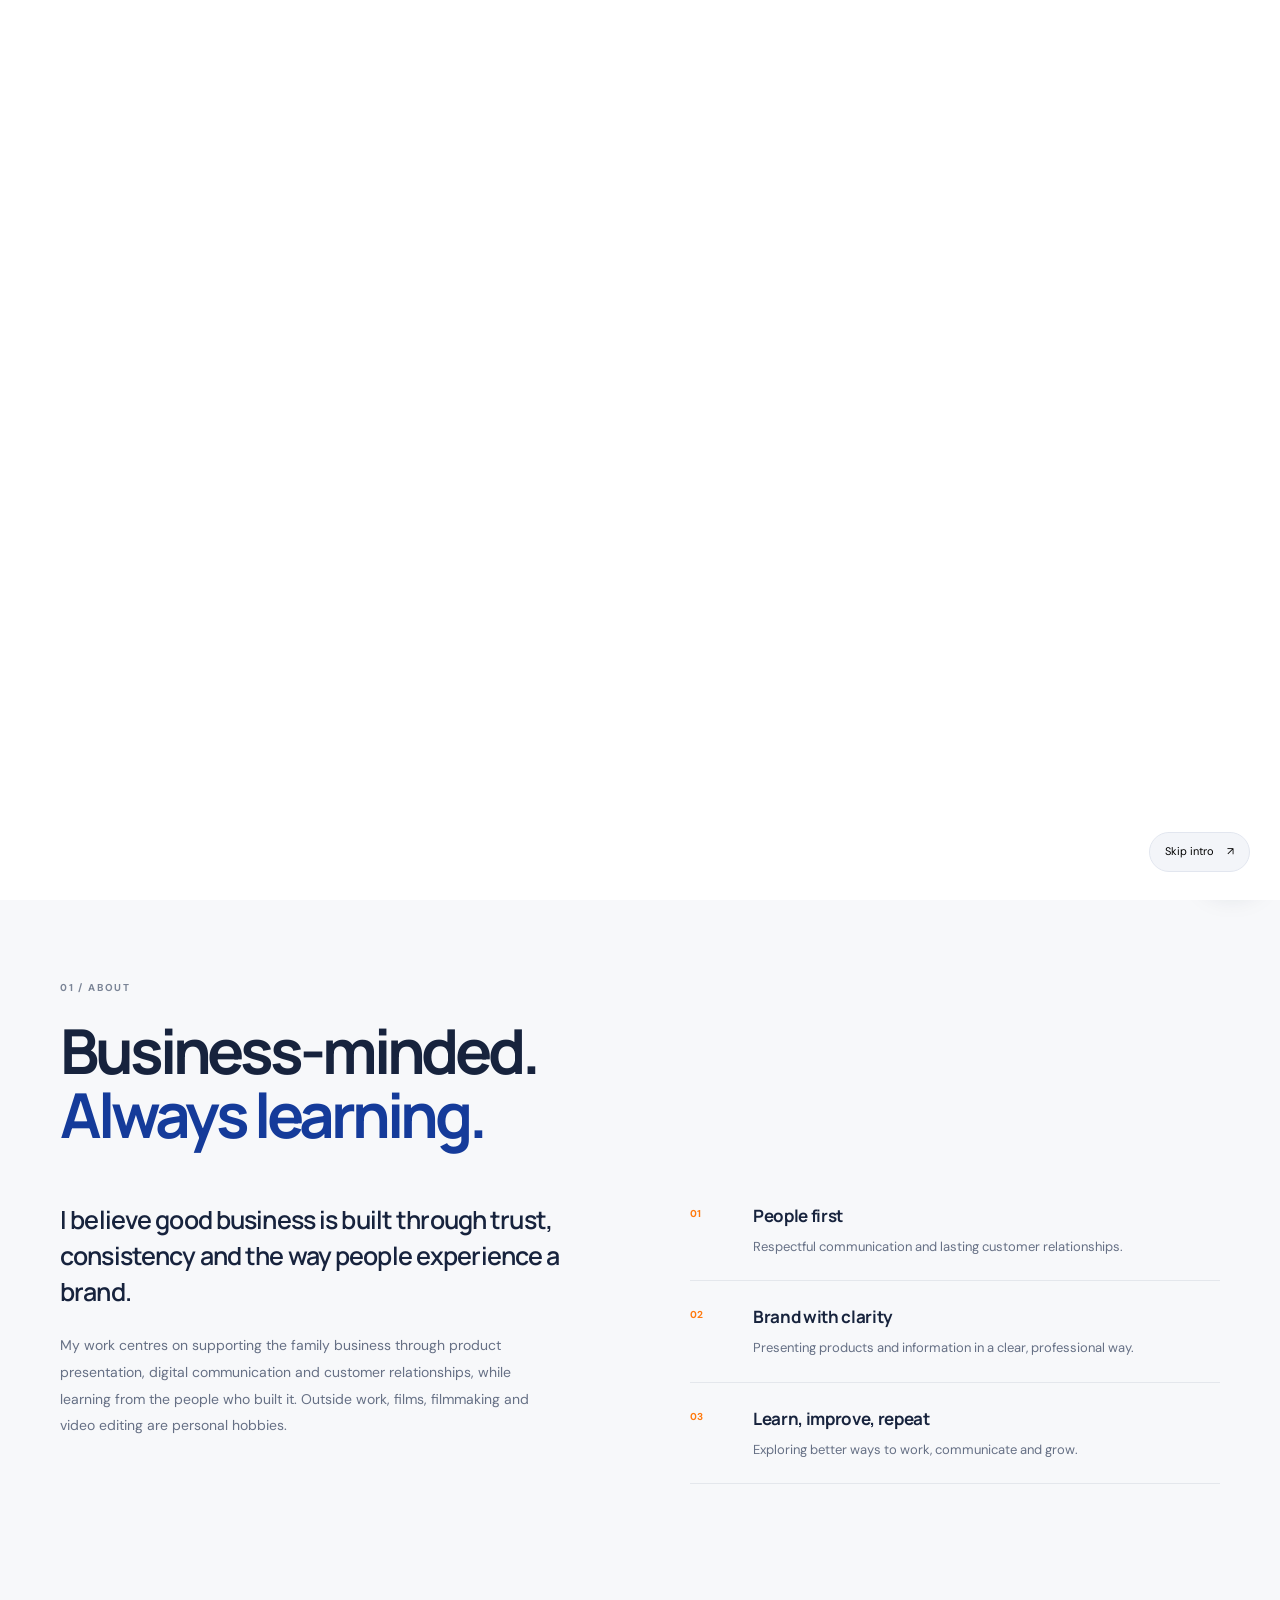
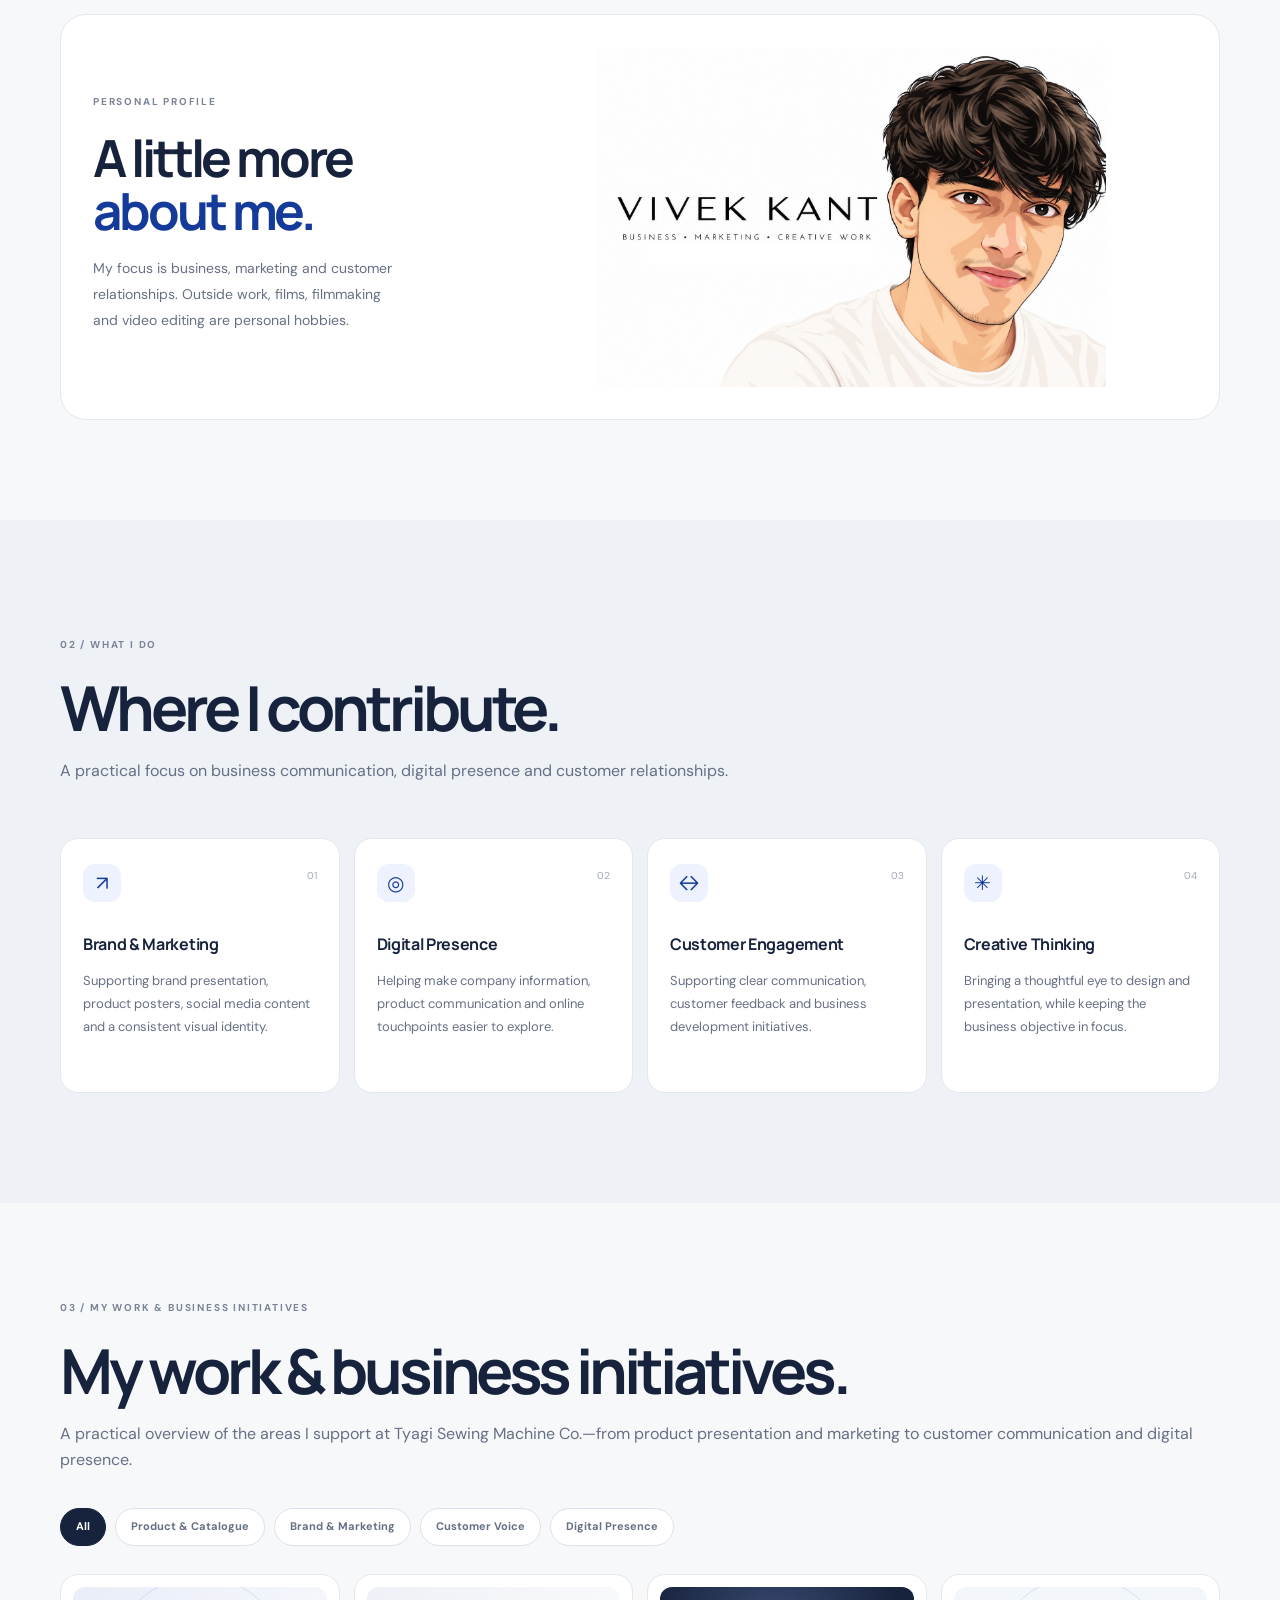
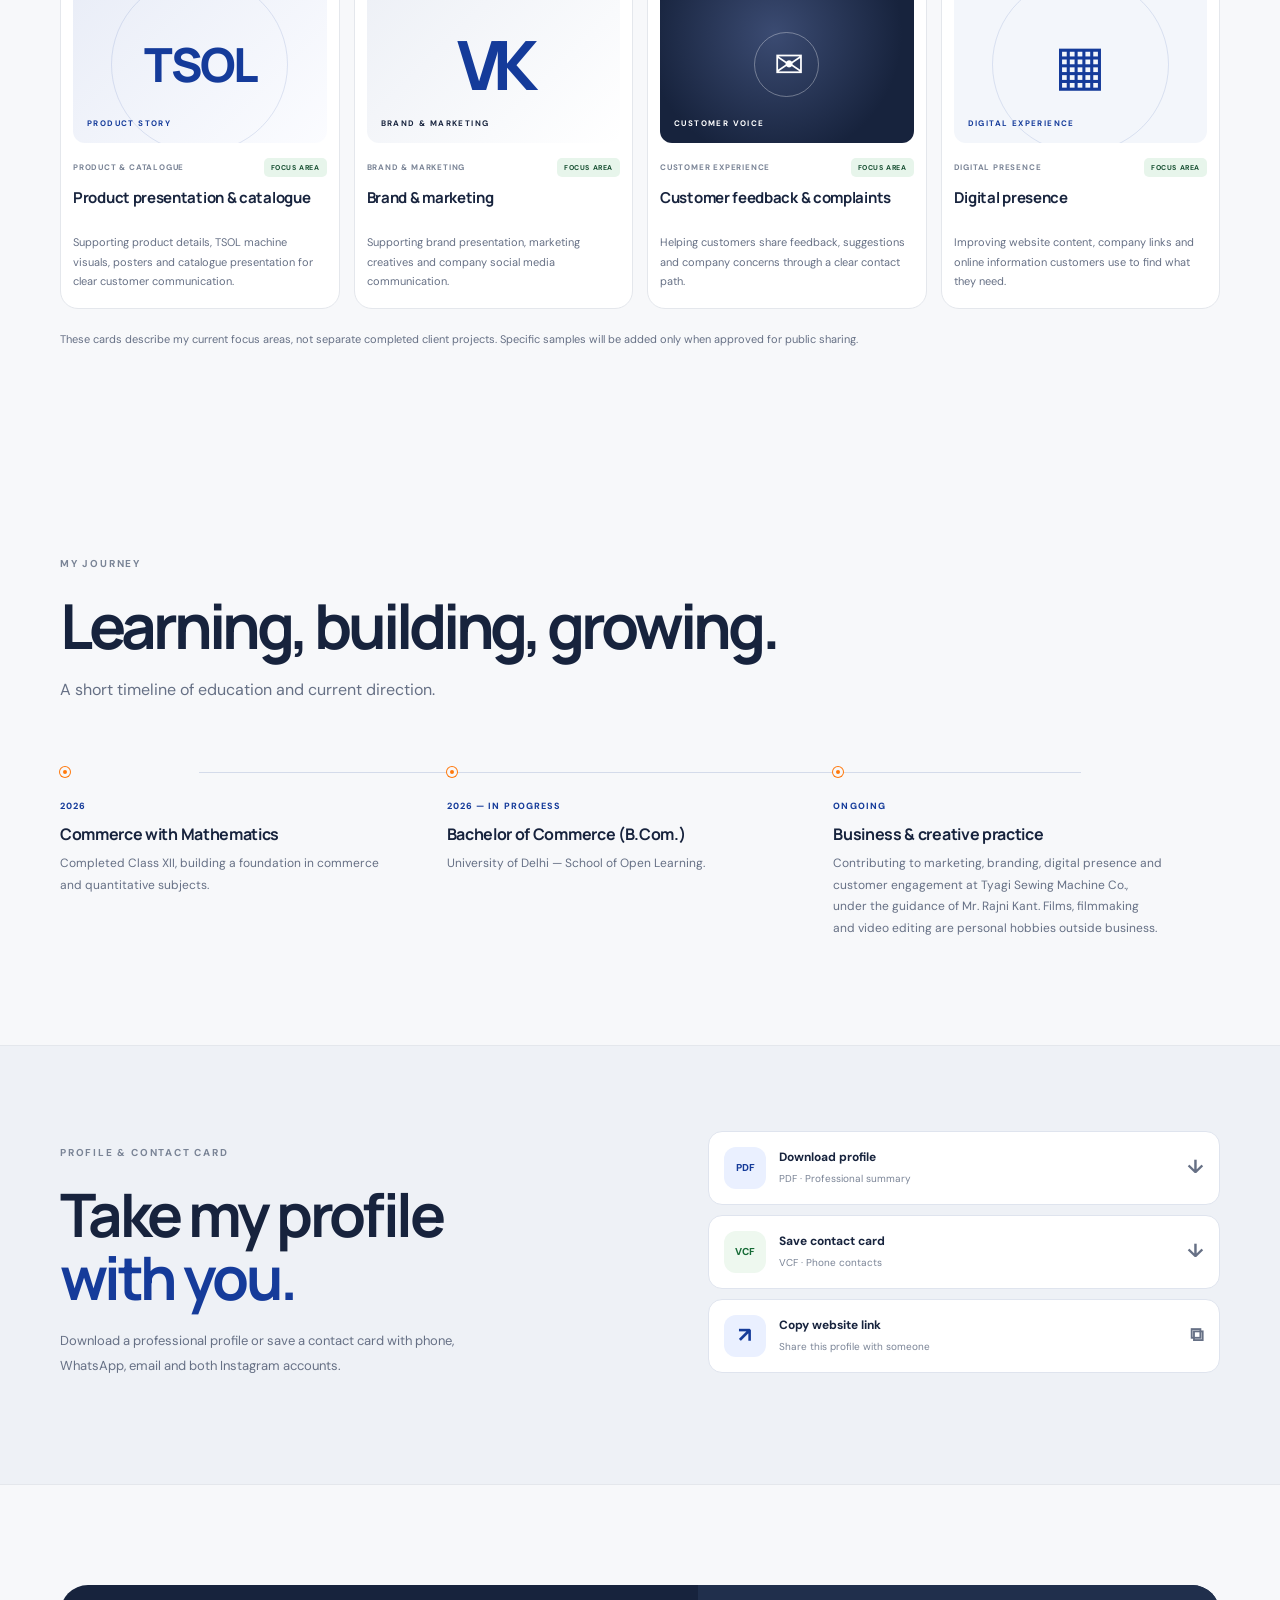
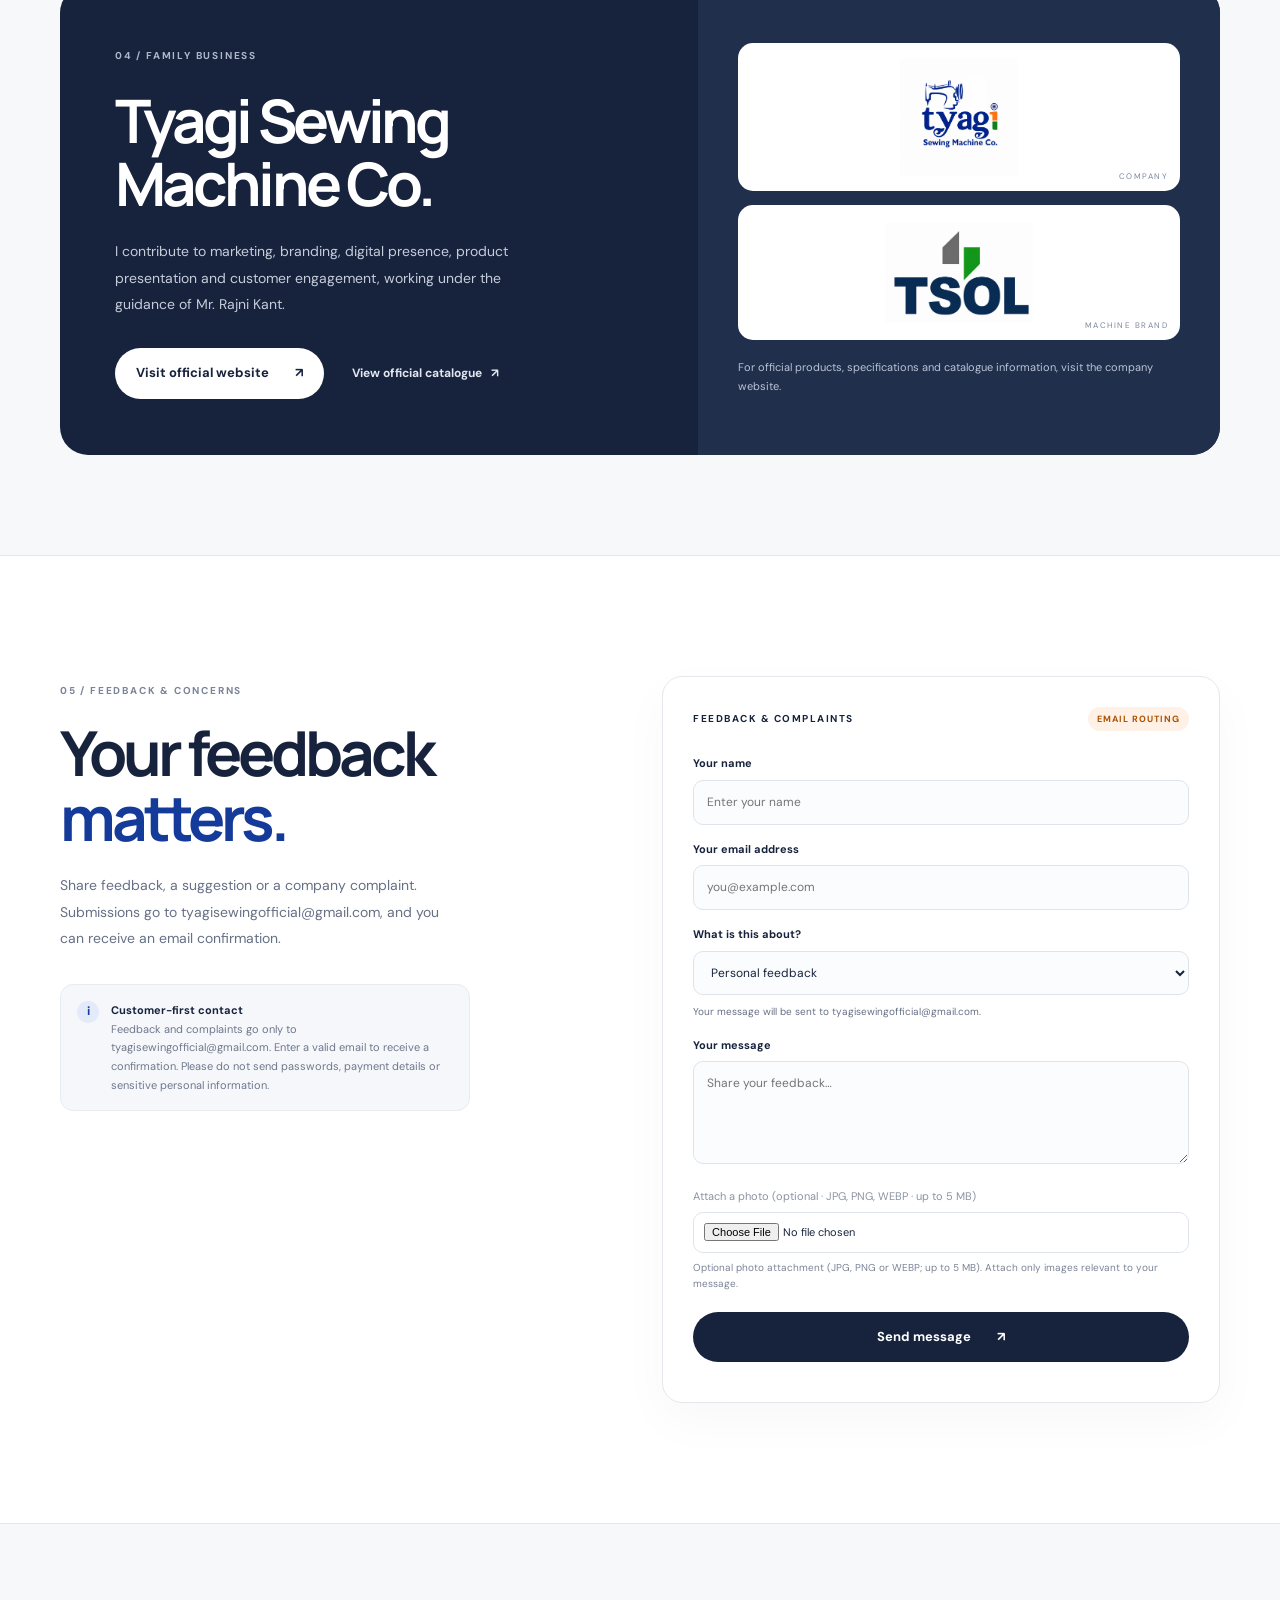
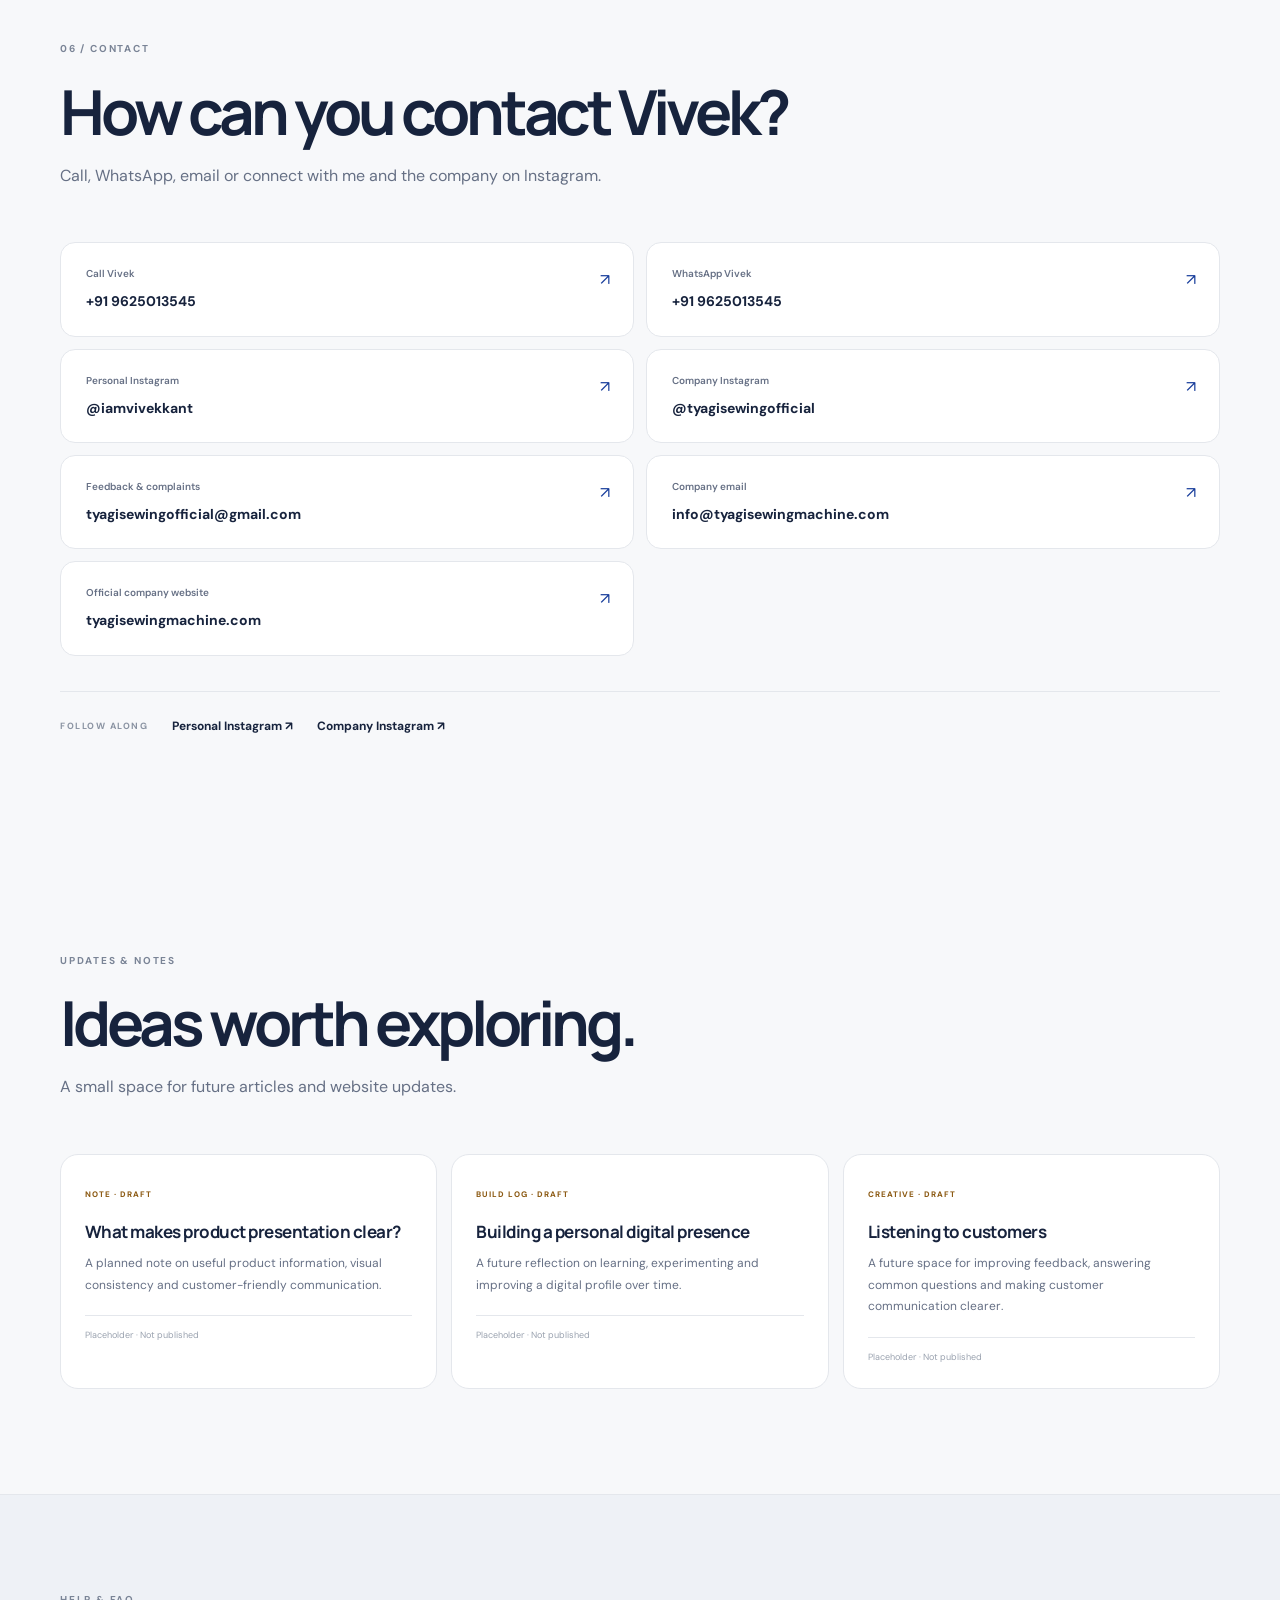
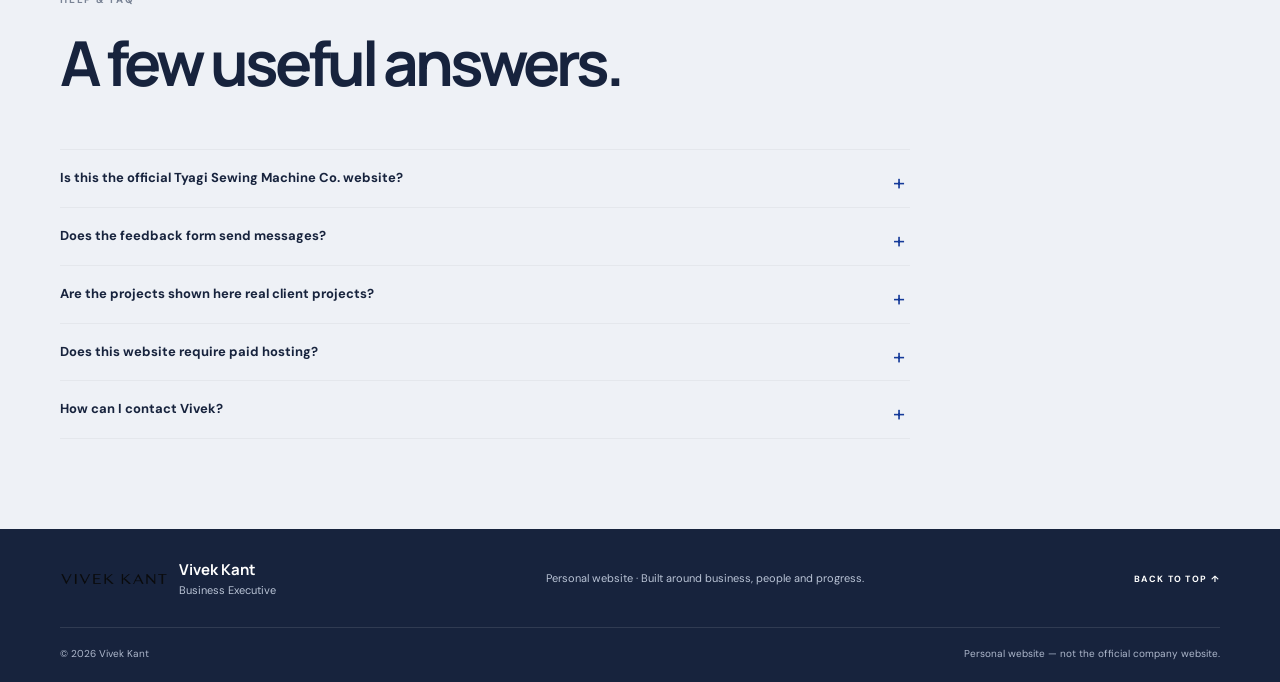
==== commit d85985e6: "Add files via upload" ====
--- a/index.html
+++ b/index.html
@@ -8,7 +8,7 @@
   <meta property="og:description" content="Business, people and progress. Explore Vivek Kant’s profile, work and journey.">
   <meta name="description" content="The personal website of Vivek Kant — Business Executive, focused on business development, brand communication and digital presence.">
   <title>Vivek Kant — Business Executive</title>
-  <link rel="stylesheet" href="styles.css?v=2.1.0">
+  <link rel="stylesheet" href="styles.css?v=2.2.0">
 </head>
 <body>
   <div class="intro" id="intro" aria-label="Welcome intro">
@@ -22,9 +22,9 @@
     <button class="skip-intro" id="skipIntro" data-i18n="skipIntro">Skip intro <span aria-hidden="true">↗</span></button>
   </div>
   <header class="site-header">
-    <a class="wordmark" href="#home" aria-label="Vivek Kant home"><span class="brand-icon personal-wordmark"><img src="assets/vivek-kant-header-wordmark.png?v=2.1.0" alt="Vivek Kant logo"></span><span><strong>Vivek Kant</strong><small>Business Executive</small></span></a>
+    <a class="wordmark" href="#home" aria-label="Vivek Kant home"><span class="brand-icon personal-wordmark"><img src="assets/vivek-kant-header-wordmark.png?v=2.2.0" alt="Vivek Kant logo"></span><span><strong>Vivek Kant</strong><small>Business Executive</small></span></a>
     <button class="menu-toggle" id="menuToggle" aria-label="Toggle navigation" aria-expanded="false">☰</button>
-    <nav id="nav"><a href="#about" data-i18n="navAbout">About</a><a href="#projects" data-i18n="navProjects">Projects</a><a href="#business" data-i18n="navBusiness">Business</a><a href="#feedback" data-i18n="navFeedback">Feedback</a><a class="nav-contact" href="#contact"><span data-i18n="navContact">Contact</span> <span>↗</span></a></nav>
+    <nav id="nav"><a href="#about" data-i18n="navAbout">About</a><a href="#projects" data-i18n="navProjects">My Work</a><a href="#business" data-i18n="navBusiness">Business</a><a href="#feedback" data-i18n="navFeedback">Feedback</a><a class="nav-contact" href="#contact"><span data-i18n="navContact">Contact</span> <span>↗</span></a></nav>
     <div class="header-tools" aria-label="Website tools"><button id="searchToggle" class="tool-button" aria-label="Search website" title="Search">⌕</button><button id="langToggle" class="tool-button lang-tool" aria-label="Switch language">HI</button><button id="themeToggle" class="tool-button" aria-label="Toggle dark mode" title="Toggle dark mode">☾</button></div>
   </header>
   <div class="search-overlay" id="searchOverlay" hidden>
@@ -45,7 +45,7 @@
         <div class="hero-actions"><a class="button button-dark" href="#about"><span data-i18n="getToKnow">Get to know me</span> <span>↓</span></a><a class="text-link" href="https://www.tyagisewingmachine.com/" target="_blank" rel="noopener"><span data-i18n="visitCompany">Visit company website</span> <span>↗</span></a></div>
         <div class="hero-note"><span class="note-rule"></span><span data-i18n="heroNote">Working with purpose, learning every day.</span></div>
       </div>
-      <div class="hero-art hero-art-profile reveal" aria-label="Vivek Kant personal brand portrait"><img class="hero-feature hero-portrait" src="assets/vivek-kant-hero-portrait.png?v=2.1.0" alt="Vivek Kant 2D illustrated portrait"><span class="hero-art-label">VIVEK KANT · PERSONAL PROFILE</span></div>
+      <div class="hero-art hero-art-profile reveal" aria-label="Vivek Kant personal brand portrait"><img class="hero-feature hero-portrait" src="assets/vivek-kant-hero-portrait.png?v=2.2.0" alt="Vivek Kant 2D illustrated portrait"><span class="hero-art-label">VIVEK KANT · PERSONAL PROFILE</span></div>
       <a href="#about" class="scroll-cue"><span></span> SCROLL TO EXPLORE</a>
     </section>
     <section class="intro-strip"><div class="section-wrap strip-inner"><span class="strip-label" data-i18n="myFocus">MY FOCUS</span><p data-i18n="focusStatement">Clear communication · Thoughtful branding · Stronger connections</p></div></section>
@@ -53,25 +53,25 @@
       <div class="section-heading reveal"><span class="section-index" data-i18n="aboutLabel">01 / ABOUT</span><h2><span class="heading-plain" data-i18n="aboutHeadingOne">Business-minded.</span><br><span data-i18n="aboutHeadingTwo">Always learning.</span></h2></div>
       <div class="about-grid"><div class="about-lead reveal"><p class="large-copy" data-i18n="aboutLead">I believe good business is built through trust, consistency and the way people experience a brand.</p><p data-i18n="aboutBody">My work centres on supporting the family business with a modern approach—bringing together product presentation, digital communication and customer relationships, while learning from the experience of the people who built it.</p></div><div class="principles reveal"><article><span>01</span><div><h3 data-i18n="principleOneTitle">People first</h3><p data-i18n="principleOneBody">Respectful communication and lasting customer relationships.</p></div></article><article><span>02</span><div><h3 data-i18n="principleTwoTitle">Brand with clarity</h3><p data-i18n="principleTwoBody">Presenting products and information in a clear, professional way.</p></div></article><article><span>03</span><div><h3 data-i18n="principleThreeTitle">Learn, improve, repeat</h3><p data-i18n="principleThreeBody">Exploring better ways to work, communicate and grow.</p></div></article></div></div>
     </section>
-    <section class="portrait-section section section-wrap" id="profile-image"><div class="portrait-card reveal"><div class="portrait-copy"><span class="section-index" data-i18n="personalProfileLabel">PERSONAL PROFILE</span><h2><span data-i18n="portraitHeadingOne">A little more</span><br><span data-i18n="portraitHeadingTwo">about me.</span></h2><p data-i18n="portraitBody">My work focuses on business, marketing and customer relationships. Outside work, films, filmmaking and video editing are personal hobbies.</p></div><div class="portrait-art"><img src="assets/vivek-kant-banner.png?v=2.1.0" alt="Vivek Kant illustrated personal portrait artwork"></div></div></section>
+    <section class="portrait-section section section-wrap" id="profile-image"><div class="portrait-card reveal"><div class="portrait-copy"><span class="section-index" data-i18n="personalProfileLabel">PERSONAL PROFILE</span><h2><span data-i18n="portraitHeadingOne">A little more</span><br><span data-i18n="portraitHeadingTwo">about me.</span></h2><p data-i18n="portraitBody">My work focuses on business, marketing and customer relationships. Outside work, films, filmmaking and video editing are personal hobbies.</p></div><div class="portrait-art"><img src="assets/vivek-kant-banner.png?v=2.2.0" alt="Vivek Kant illustrated personal portrait artwork"></div></div></section>
     <section class="work-section" id="work"><div class="section section-wrap"><div class="section-heading reveal"><span class="section-index" data-i18n="whatIDoLabel">02 / WHAT I DO</span><h2 data-i18n="whereContribute">Where I contribute.</h2><p class="heading-support" data-i18n="whatIDoSupport">A practical mix of business support and digital work.</p></div><div class="work-grid"><article class="work-card reveal"><div class="card-icon">↗</div><span class="card-number">01</span><h3 data-i18n="workTitleOne">Brand &amp; Marketing</h3><p data-i18n="workDescOne">Supporting brand presentation, product posters, social media content and a consistent visual identity.</p></article><article class="work-card reveal"><div class="card-icon">◎</div><span class="card-number">02</span><h3 data-i18n="workTitleTwo">Digital Presence</h3><p data-i18n="workDescTwo">Helping make company information, product communication and online touchpoints easier to explore.</p></article><article class="work-card reveal"><div class="card-icon">↔</div><span class="card-number">03</span><h3 data-i18n="workTitleThree">Customer Engagement</h3><p data-i18n="workDescThree">Supporting clear communication, customer feedback and business development initiatives.</p></article><article class="work-card reveal"><div class="card-icon">✳</div><span class="card-number">04</span><h3 data-i18n="workTitleFour">Creative Thinking</h3><p data-i18n="workDescFour">Bringing a thoughtful eye to design and presentation, while keeping the business objective in focus.</p></article></div></div></section>
     <section class="projects-section section section-wrap" id="projects">
-      <div class="section-heading reveal"><span class="section-index" data-i18n="projectsLabel">03 / BUSINESS &amp; DIGITAL WORK</span><h2 data-i18n="projectsHeading">Ideas in progress.</h2><p class="heading-support" data-i18n="projectsSupport">A focused view of business communication, digital presence and customer experience. Placeholder concepts are clearly marked.</p></div>
-      <div class="project-toolbar reveal" role="group" aria-label="Filter projects"><button class="filter-chip active" data-filter="all" data-i18n="filterAll">All</button><button class="filter-chip" data-filter="business" data-i18n="filterBusiness">Business</button><button class="filter-chip" data-filter="design" data-i18n="filterDesign">Design</button><button class="filter-chip" data-filter="customer" data-i18n="filterCustomer">Customer Voice</button><button class="filter-chip" data-filter="digital" data-i18n="filterDigital">Digital</button></div>
+      <div class="section-heading reveal"><span class="section-index" data-i18n="projectsLabel">03 / MY WORK &amp; BUSINESS INITIATIVES</span><h2 data-i18n="projectsHeading">My work &amp; business initiatives.</h2><p class="heading-support" data-i18n="projectsSupport">A practical overview of the areas I support at Tyagi Sewing Machine Co.—from product presentation and marketing to customer communication and digital presence.</p></div>
+      <div class="project-toolbar reveal" role="group" aria-label="Filter projects"><button class="filter-chip active" data-filter="all" data-i18n="filterAll">All</button><button class="filter-chip" data-filter="business" data-i18n="filterBusiness">Product &amp; Catalogue</button><button class="filter-chip" data-filter="design" data-i18n="filterDesign">Brand &amp; Marketing</button><button class="filter-chip" data-filter="customer" data-i18n="filterCustomer">Customer Voice</button><button class="filter-chip" data-filter="digital" data-i18n="filterDigital">Digital Presence</button></div>
       <div class="projects-grid" id="projectsGrid">
-        <article class="project-card reveal" data-category="business"><div class="project-art project-art-blue"><span>TSOL</span><small>PRODUCT STORY</small></div><div class="project-meta"><span>BUSINESS · CONCEPT</span><span class="placeholder-tag">PLACEHOLDER</span></div><h3 data-i18n="projectProductTitle">Product presentation concept</h3><p data-i18n="projectProductBody">Placeholder for approved product posters, machine visuals or catalogue presentation work.</p></article>
-        <article class="project-card reveal" data-category="design"><div class="project-art project-art-light"><span class="project-monogram">VK</span><small>VISUAL IDENTITY</small></div><div class="project-meta"><span>DESIGN · CONCEPT</span><span class="placeholder-tag">PLACEHOLDER</span></div><h3 data-i18n="projectDesignTitle">Brand &amp; visual design</h3><p data-i18n="projectDesignBody">Placeholder for genuine branding, layouts and creative design samples.</p></article>
-        <article class="project-card reveal" data-category="customer"><div class="project-art project-art-night"><span class="play-mark" aria-hidden="true">✉</span><small>CUSTOMER VOICE</small></div><div class="project-meta"><span>CUSTOMER · EXPERIENCE</span><span class="placeholder-tag">PLACEHOLDER</span></div><h3 data-i18n="projectCustomerTitle">Customer feedback experience</h3><p data-i18n="projectCustomerBody">Placeholder for clear feedback pathways, helpful responses and customer-first communication.</p></article>
-        <article class="project-card reveal" data-category="digital"><div class="project-art project-art-grid"><span class="window-mark">▦</span><small>DIGITAL EXPERIENCE</small></div><div class="project-meta"><span>DIGITAL · CONCEPT</span><span class="placeholder-tag">PLACEHOLDER</span></div><h3 data-i18n="projectDigitalTitle">Web &amp; digital presence</h3><p data-i18n="projectDigitalBody">Placeholder for website updates, digital communication and online experience projects.</p></article>
+        <article class="project-card reveal" data-category="business"><div class="project-art project-art-blue"><span>TSOL</span><small>PRODUCT STORY</small></div><div class="project-meta"><span>PRODUCT &amp; CATALOGUE</span><span class="focus-tag" data-i18n="focusArea">FOCUS AREA</span></div><h3 data-i18n="projectProductTitle">Product presentation &amp; catalogue</h3><p data-i18n="projectProductBody">Supporting product details, TSOL machine visuals, posters and catalogue presentation for clear customer communication.</p></article>
+        <article class="project-card reveal" data-category="design"><div class="project-art project-art-light"><span class="project-monogram">VK</span><small>BRAND &amp; MARKETING</small></div><div class="project-meta"><span>BRAND &amp; MARKETING</span><span class="focus-tag" data-i18n="focusArea">FOCUS AREA</span></div><h3 data-i18n="projectDesignTitle">Brand &amp; marketing</h3><p data-i18n="projectDesignBody">Supporting brand presentation, marketing creatives and company social media communication.</p></article>
+        <article class="project-card reveal" data-category="customer"><div class="project-art project-art-night"><span class="play-mark" aria-hidden="true">✉</span><small>CUSTOMER VOICE</small></div><div class="project-meta"><span>CUSTOMER EXPERIENCE</span><span class="focus-tag" data-i18n="focusArea">FOCUS AREA</span></div><h3 data-i18n="projectCustomerTitle">Customer feedback &amp; complaints</h3><p data-i18n="projectCustomerBody">Helping customers share feedback, suggestions and company concerns through a clear contact path.</p></article>
+        <article class="project-card reveal" data-category="digital"><div class="project-art project-art-grid"><span class="window-mark">▦</span><small>DIGITAL EXPERIENCE</small></div><div class="project-meta"><span>DIGITAL PRESENCE</span><span class="focus-tag" data-i18n="focusArea">FOCUS AREA</span></div><h3 data-i18n="projectDigitalTitle">Digital presence</h3><p data-i18n="projectDigitalBody">Improving website content, company links and online information customers use to find what they need.</p></article>
       </div>
-      <p class="project-note" data-i18n="projectNote">These are starter placeholders, not claims of completed client projects. Replace each card with real work when ready.</p>
+      <p class="project-note" data-i18n="projectNote">These cards describe my current focus areas, not separate completed client projects. Specific samples will be added only when approved for public sharing.</p>
     </section>
     <section class="journey-section section section-wrap" id="journey">
       <div class="section-heading reveal"><span class="section-index" data-i18n="journeyLabel">MY JOURNEY</span><h2 data-i18n="journeyHeading">Learning, building, growing.</h2><p class="heading-support" data-i18n="journeySupport">A short timeline of education and current direction.</p></div>
       <div class="timeline reveal"><article class="timeline-item"><span class="timeline-dot"></span><div class="timeline-date">2026</div><div><h3 data-i18n="journeySchoolTitle">Commerce with Mathematics</h3><p data-i18n="journeySchoolBody">Completed Class XII, building a foundation in commerce and quantitative subjects.</p></div></article><article class="timeline-item"><span class="timeline-dot"></span><div class="timeline-date">2026 — IN PROGRESS</div><div><h3 data-i18n="journeyCollegeTitle">Bachelor of Commerce (B.Com.)</h3><p data-i18n="journeyCollegeBody">University of Delhi — School of Open Learning.</p></div></article><article class="timeline-item"><span class="timeline-dot"></span><div class="timeline-date">ONGOING</div><div><h3 data-i18n="journeyOngoingTitle">Business &amp; creative practice</h3><p data-i18n="journeyOngoingBody">Contributing to marketing, branding, digital presence and customer engagement at Tyagi Sewing Machine Co., under the guidance of Mr. Rajni Kant. Outside work, I enjoy films, filmmaking and video editing as personal hobbies.</p></div></article></div>
     </section>
     <section class="profile-download-section" id="profile-download"><div class="section section-wrap profile-download-grid"><div class="profile-download-copy reveal"><span class="section-index" data-i18n="profileLabel">PROFILE &amp; CONTACT CARD</span><h2><span data-i18n="profileHeadingOne">Take my profile</span><br><span data-i18n="profileHeadingTwo">with you.</span></h2><p data-i18n="profileSupport">Download a professional profile or save a contact card with phone, WhatsApp, email and both Instagram accounts.</p></div><div class="download-options reveal"><a class="download-card" href="assets/vivek-kant-profile.pdf" download><span class="download-icon">PDF</span><span><strong data-i18n="downloadProfile">Download profile</strong><small>PDF · Professional summary</small></span><b>↓</b></a><a class="download-card" href="assets/vivek-kant-contact.vcf" download><span class="download-icon vcard-icon">VCF</span><span><strong data-i18n="saveContact">Save contact card</strong><small>VCF · Phone contacts</small></span><b>↓</b></a><button type="button" class="download-card copy-profile" id="copyProfileLink"><span class="download-icon link-icon">↗</span><span><strong data-i18n="copyProfileLink">Copy website link</strong><small data-i18n="copyProfileSub">Share this profile with someone</small></span><b>⧉</b></button><p class="copy-status" id="copyProfileStatus" role="status" aria-live="polite"></p></div></div></section>
-    <section class="business-section section section-wrap" id="business"><div class="business-panel reveal"><div class="business-copy"><span class="section-index" data-i18n="familyBusinessLabel">04 / FAMILY BUSINESS</span><h2><span data-i18n="businessNameOne">Tyagi Sewing</span><br><span data-i18n="businessNameTwo">Machine Co.</span></h2><p data-i18n="businessDescription">I contribute to marketing, branding, digital presence, product presentation and customer engagement, working under the guidance of Mr. Rajni Kant.</p><div class="business-actions"><a class="button button-light" href="https://www.tyagisewingmachine.com/" target="_blank" rel="noopener"><span data-i18n="visitOfficialWebsite">Visit official website</span> <span>↗</span></a><a class="business-link" href="https://www.tyagisewingmachine.com/" target="_blank" rel="noopener"><span data-i18n="viewCatalogue">View official catalogue</span> <span>↗</span></a></div></div><div class="business-logos"><div class="logo-card tyagi-card"><img src="assets/tyagi-sewing-machine-logo.png?v=2.1.0" alt="Tyagi Sewing Machine Co. logo"><span>COMPANY</span></div><div class="logo-card tsol-card"><img src="assets/tsol-logo.png?v=2.1.0" alt="TSOL logo"><span>MACHINE BRAND</span></div><p data-i18n="catalogueNote">For official products, specifications and catalogue information, visit the company website.</p></div></div></section>
+    <section class="business-section section section-wrap" id="business"><div class="business-panel reveal"><div class="business-copy"><span class="section-index" data-i18n="familyBusinessLabel">04 / FAMILY BUSINESS</span><h2><span data-i18n="businessNameOne">Tyagi Sewing</span><br><span data-i18n="businessNameTwo">Machine Co.</span></h2><p data-i18n="businessDescription">I contribute to marketing, branding, digital presence, product presentation and customer engagement, working under the guidance of Mr. Rajni Kant.</p><div class="business-actions"><a class="button button-light" href="https://www.tyagisewingmachine.com/" target="_blank" rel="noopener"><span data-i18n="visitOfficialWebsite">Visit official website</span> <span>↗</span></a><a class="business-link" href="https://www.tyagisewingmachine.com/" target="_blank" rel="noopener"><span data-i18n="viewCatalogue">View official catalogue</span> <span>↗</span></a></div></div><div class="business-logos"><div class="logo-card tyagi-card"><img src="assets/tyagi-sewing-machine-logo.png?v=2.2.0" alt="Tyagi Sewing Machine Co. logo"><span>COMPANY</span></div><div class="logo-card tsol-card"><img src="assets/tsol-logo.png?v=2.2.0" alt="TSOL logo"><span>MACHINE BRAND</span></div><p data-i18n="catalogueNote">For official products, specifications and catalogue information, visit the company website.</p></div></div></section>
     <section class="feedback-section" id="feedback"><div class="section section-wrap feedback-grid"><div class="feedback-copy reveal"><span class="section-index" data-i18n="feedbackLabel">05 / FEEDBACK &amp; CONCERNS</span><h2><span class="feedback-head-one" data-i18n="feedbackHeadOne">Your feedback</span><br><span data-i18n="feedbackHeadTwo">matters.</span></h2><p data-i18n="feedbackDescription">Share feedback, a suggestion or a company complaint. Submissions are routed to tyagisewingofficial@gmail.com, and you can receive an email confirmation.</p><div class="privacy-note"><span>i</span><p><strong>Customer-first contact</strong><br>Feedback and complaints go only to tyagisewingofficial@gmail.com. Enter a valid email to receive a confirmation. Please do not send passwords, payment details or sensitive personal information.</p></div></div><form class="feedback-form reveal" id="feedbackForm" action="https://formsubmit.co/tyagisewingofficial@gmail.com" method="POST" enctype="multipart/form-data">
           <input type="hidden" name="_subject" value="New website feedback or complaint - Vivek Kant">
           <input type="hidden" name="_autoresponse" value="Thank you for contacting Vivek Kant through the website. Your message has been submitted. This is an automatic confirmation; please keep this email for your records. For follow-up, use the contact details on the website. Thank you.">
@@ -82,8 +82,8 @@
     <section class="updates-section section section-wrap" id="updates"><div class="section-heading reveal"><span class="section-index" data-i18n="updatesLabel">UPDATES &amp; NOTES</span><h2 data-i18n="updatesHeading">Ideas worth exploring.</h2><p class="heading-support" data-i18n="updatesSupport">A small space for future articles and website updates.</p></div><div class="updates-grid"><article class="update-card reveal"><span>NOTE · DRAFT</span><h3 data-i18n="updateProductTitle">What makes product presentation clear?</h3><p data-i18n="updateProductBody">A planned note on useful product information, visual consistency and customer-friendly communication.</p><small data-i18n="notPublished">Placeholder · Not published</small></article><article class="update-card reveal"><span>BUILD LOG · DRAFT</span><h3 data-i18n="updatePresenceTitle">Building a personal digital presence</h3><p data-i18n="updatePresenceBody">A future reflection on learning, experimenting and improving a digital profile over time.</p><small data-i18n="notPublished">Placeholder · Not published</small></article><article class="update-card reveal"><span>CREATIVE · DRAFT</span><h3 data-i18n="updateCreativeTitle">Listening to customers</h3><p data-i18n="updateCreativeBody">A future space for improving how customers share feedback and get clear responses.</p><small data-i18n="notPublished">Placeholder · Not published</small></article></div></section>
     <section class="faq-section" id="help"><div class="section section-wrap"><div class="section-heading reveal"><span class="section-index" data-i18n="helpLabel">HELP &amp; FAQ</span><h2 data-i18n="helpHeading">A few useful answers.</h2></div><div class="faq-list reveal"><details><summary data-i18n="faqOfficialQ">Is this the official Tyagi Sewing Machine Co. website?</summary><p data-i18n="faqOfficialA">No. This is Vivek Kant’s personal profile website. The official company website and catalogue are linked separately.</p></details><details><summary data-i18n="faqFormQ">Does the feedback form send messages?</summary><p data-i18n="faqFormA">The form routes feedback and complaints to tyagisewingofficial@gmail.com through a free external form-processing service. The site owner must activate the email endpoint once before public use; customers see a website confirmation and receive an email autoresponse.</p></details><details><summary data-i18n="faqProjectsQ">Are the projects shown here real client projects?</summary><p data-i18n="faqProjectsA">The project cards are marked placeholders until real, approved samples are added. They are not claims of completed client work.</p></details><details><summary data-i18n="faqFreeQ">Does this website require paid hosting?</summary><p data-i18n="faqFreeA">The package is designed for free static hosting such as GitHub Pages and uses no paid libraries or backend. Usage limits and platform policies may change.</p></details><details><summary data-i18n="faqContactQ">How can I contact Vivek?</summary><p data-i18n="faqContactA">Call or WhatsApp +91 9625013545, email tyagisewingofficial@gmail.com or info@tyagisewingmachine.com, or use either Instagram account.</p></details></div></div></section>
   </main>
-  <footer><div class="section-wrap footer-inner"><a class="wordmark footer-mark" href="#home"><span class="brand-icon personal-wordmark"><img src="assets/vivek-kant-header-wordmark.png?v=2.1.0" alt="Vivek Kant logo"></span><span><strong>Vivek Kant</strong><small>Business Executive</small></span></a><p>Personal website · Built around business, people and progress.</p><a href="#home" class="back-top" data-i18n="backToTop">BACK TO TOP ↑</a></div><div class="section-wrap footer-bottom"><span>© <span id="year"></span> Vivek Kant</span><span>Personal website — not the official company website.</span></div></footer>
+  <footer><div class="section-wrap footer-inner"><a class="wordmark footer-mark" href="#home"><span class="brand-icon personal-wordmark"><img src="assets/vivek-kant-header-wordmark.png?v=2.2.0" alt="Vivek Kant logo"></span><span><strong>Vivek Kant</strong><small>Business Executive</small></span></a><p>Personal website · Built around business, people and progress.</p><a href="#home" class="back-top" data-i18n="backToTop">BACK TO TOP ↑</a></div><div class="section-wrap footer-bottom"><span>© <span id="year"></span> Vivek Kant</span><span>Personal website — not the official company website.</span></div></footer>
   <div class="quick-menu-wrap" id="quickMenuWrap"><button id="quickMenuToggle" class="quick-menu-toggle" aria-expanded="false" aria-label="Open quick menu" title="Quick menu">＋</button><div class="quick-menu-panel" id="quickMenuPanel" hidden><span data-i18n="quickMenuTitle">QUICK LINKS</span><a href="#about" data-i18n="quickAbout">About</a><a href="#projects" data-i18n="quickProjects">Projects</a><a href="#journey" data-i18n="quickJourney">My journey</a><a href="#profile-download" data-i18n="quickProfile">Profile &amp; contact card</a><a href="#feedback" data-i18n="quickFeedback">Feedback</a><a href="#contact" data-i18n="quickConnect">Connect</a></div></div>
   <button class="scroll-top" id="scrollTop" aria-label="Scroll to top" title="Back to top">↑</button>
-  <script src="script.js?v=2.1.0"></script>
+  <script src="script.js?v=2.2.0"></script>
 </body></html>
--- a/styles.css
+++ b/styles.css
@@ -100,7 +100,7 @@
 .lang-tool{font-size:10px;letter-spacing:.3px}
 .menu-toggle{flex-shrink:0}
 .intro-inner{width:min(720px,92vw);padding:20px;display:flex;flex-direction:column;align-items:center;justify-content:center}
-.intro-video{display:block;width:min(720px,92vw);height:min(405px,58vh);object-fit:contain;background:#fff;border:0;border-radius:4px}
+.intro-video{display:block;width:min(720px,92vw);height:min(405px,58vh);object-fit:contain;background:#fff;border:0;border-radius:4px;transform:scale(1.12);transform-origin:center center}
 .intro-fallback-logo{width:min(300px,66vw);height:auto;object-fit:contain}
 .intro-presenting{opacity:0;transform:translateY(12px);transition:opacity .65s ease,transform .65s ease;display:flex;flex-direction:column;align-items:center}
 .intro-presenting.show{opacity:1;transform:translateY(0)}
@@ -169,3 +169,15 @@
 /* Preserve the original headline colour hierarchy after adding translation spans. */
 .hero h1 .headline-first, .section-heading h2 .heading-plain, .feedback-copy h2 .feedback-head-one, .portrait-copy h2 > span:first-child, .profile-download-copy h2 > span:first-child { color:var(--ink); }
 @media(max-width:800px){.hero-art,.hero-copy{grid-row:auto}}
+
+
+/* Version 2.2: My Work & Business Initiatives — labels describe focus areas, not fake portfolio items. */
+.focus-tag{color:#174f32;background:#e7f5eb;padding:4px 7px;border-radius:5px;font-size:7px;letter-spacing:.6px;white-space:nowrap}
+.project-card h3{min-height:2.55em}
+.project-note{max-width:900px}
+@media(max-width:680px){
+  /* Slightly enlarge the supplied intro video content on phones; maintain native proportions. */
+  .intro-video{transform:scale(1.16);transform-origin:center center}
+  .project-meta{gap:5px}
+  .focus-tag{font-size:6px;letter-spacing:.3px;padding:4px 5px}
+}
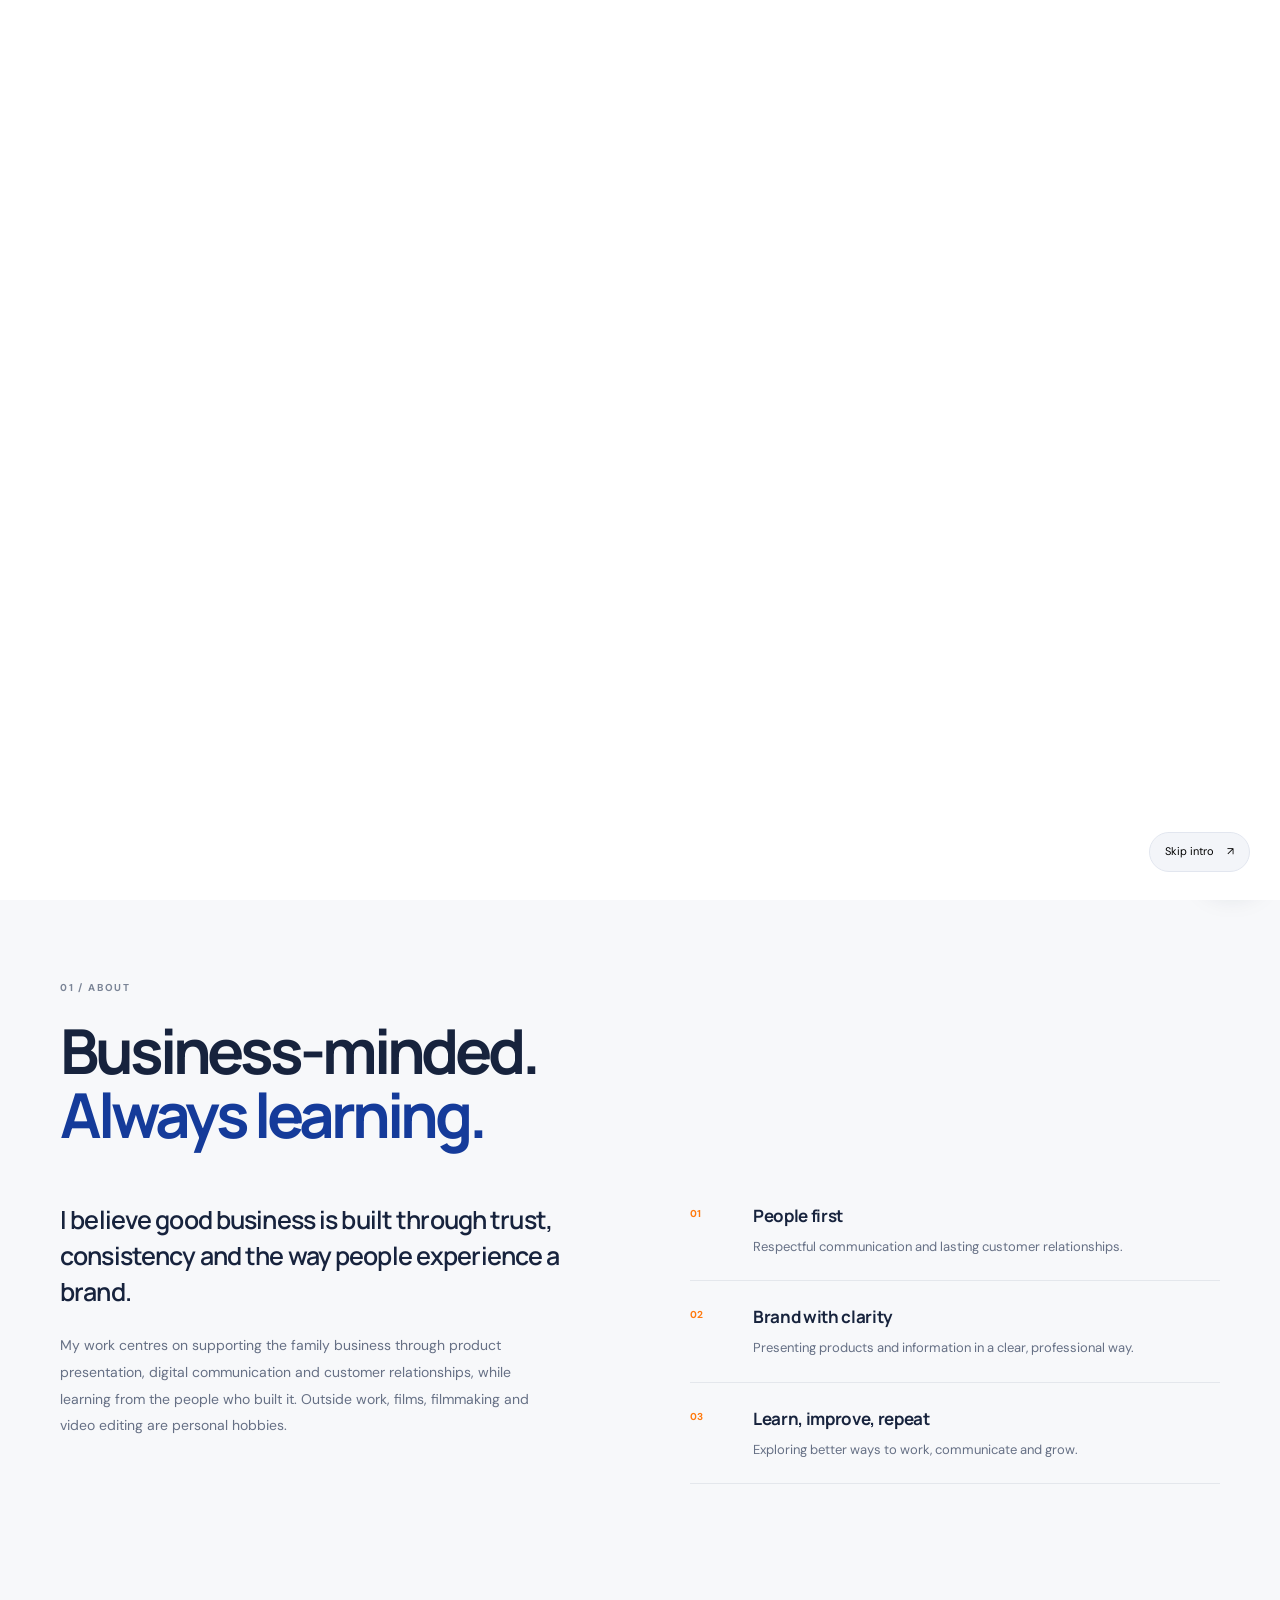
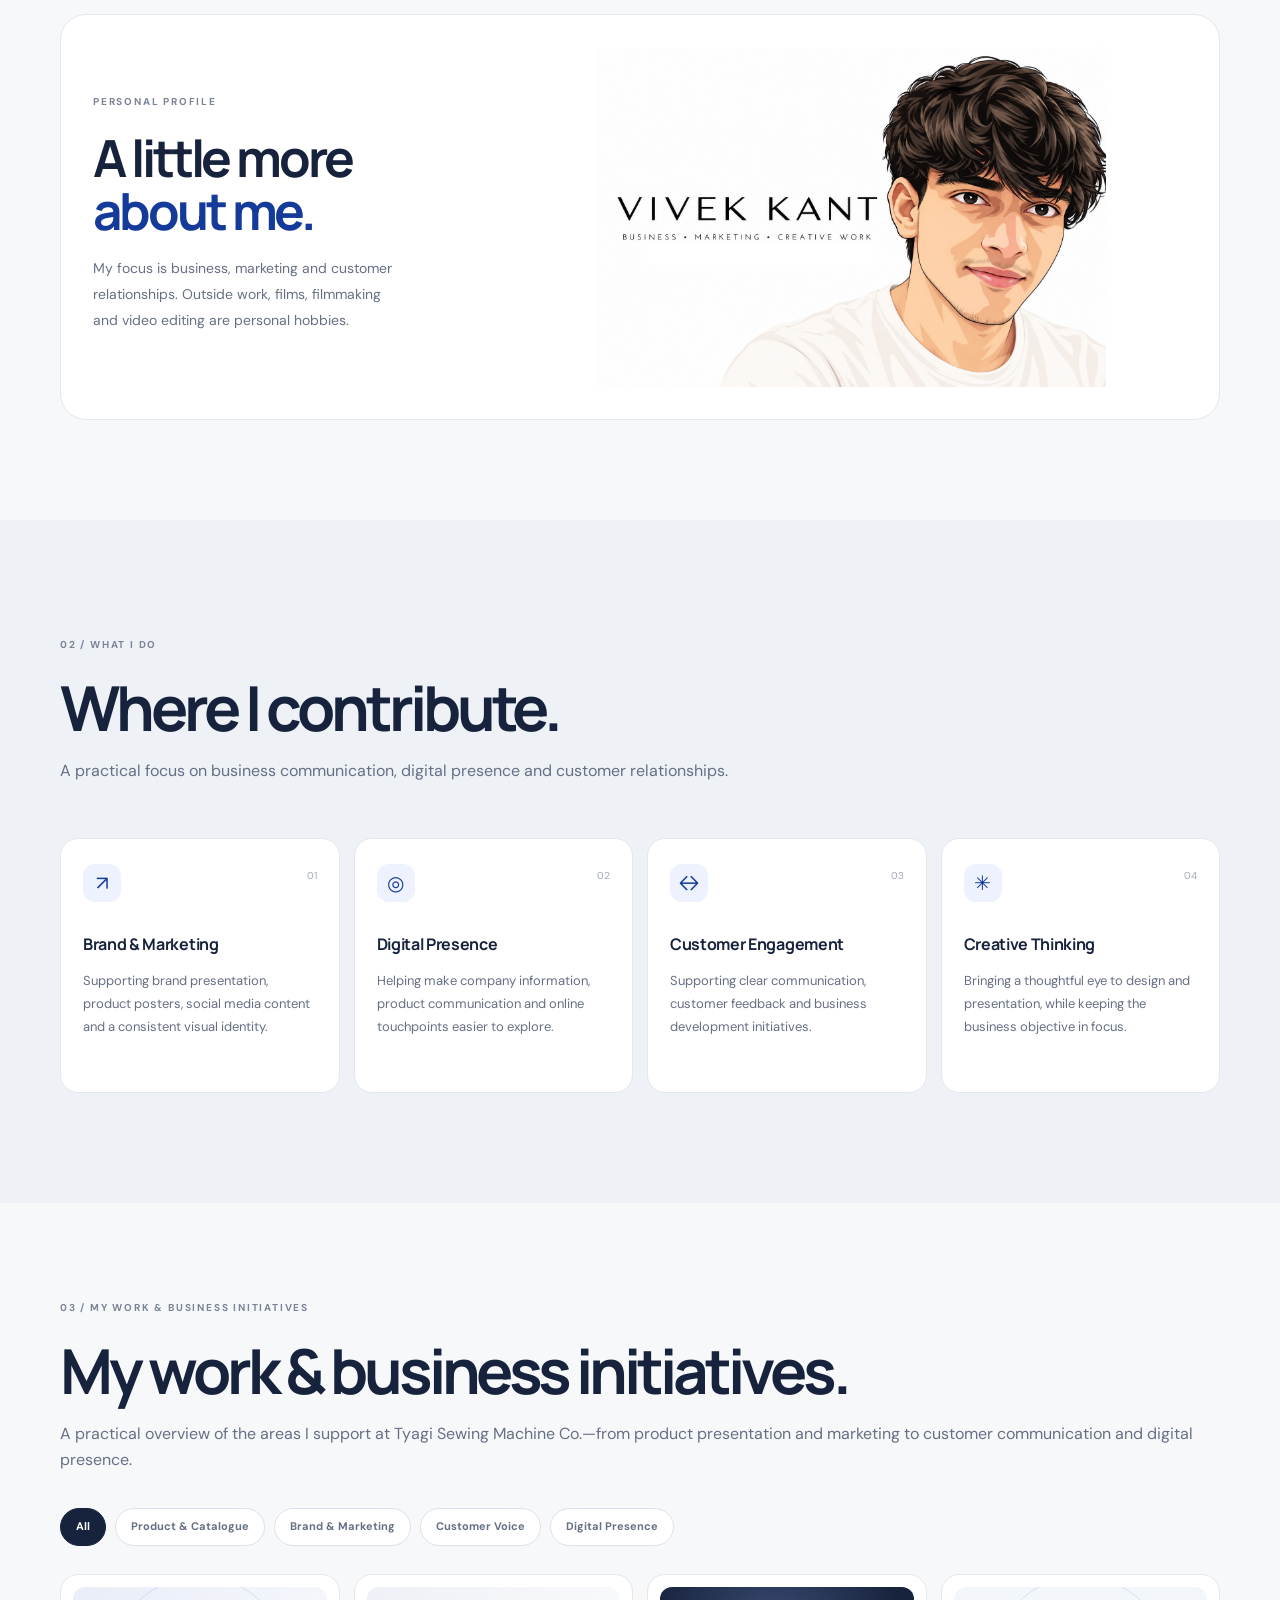
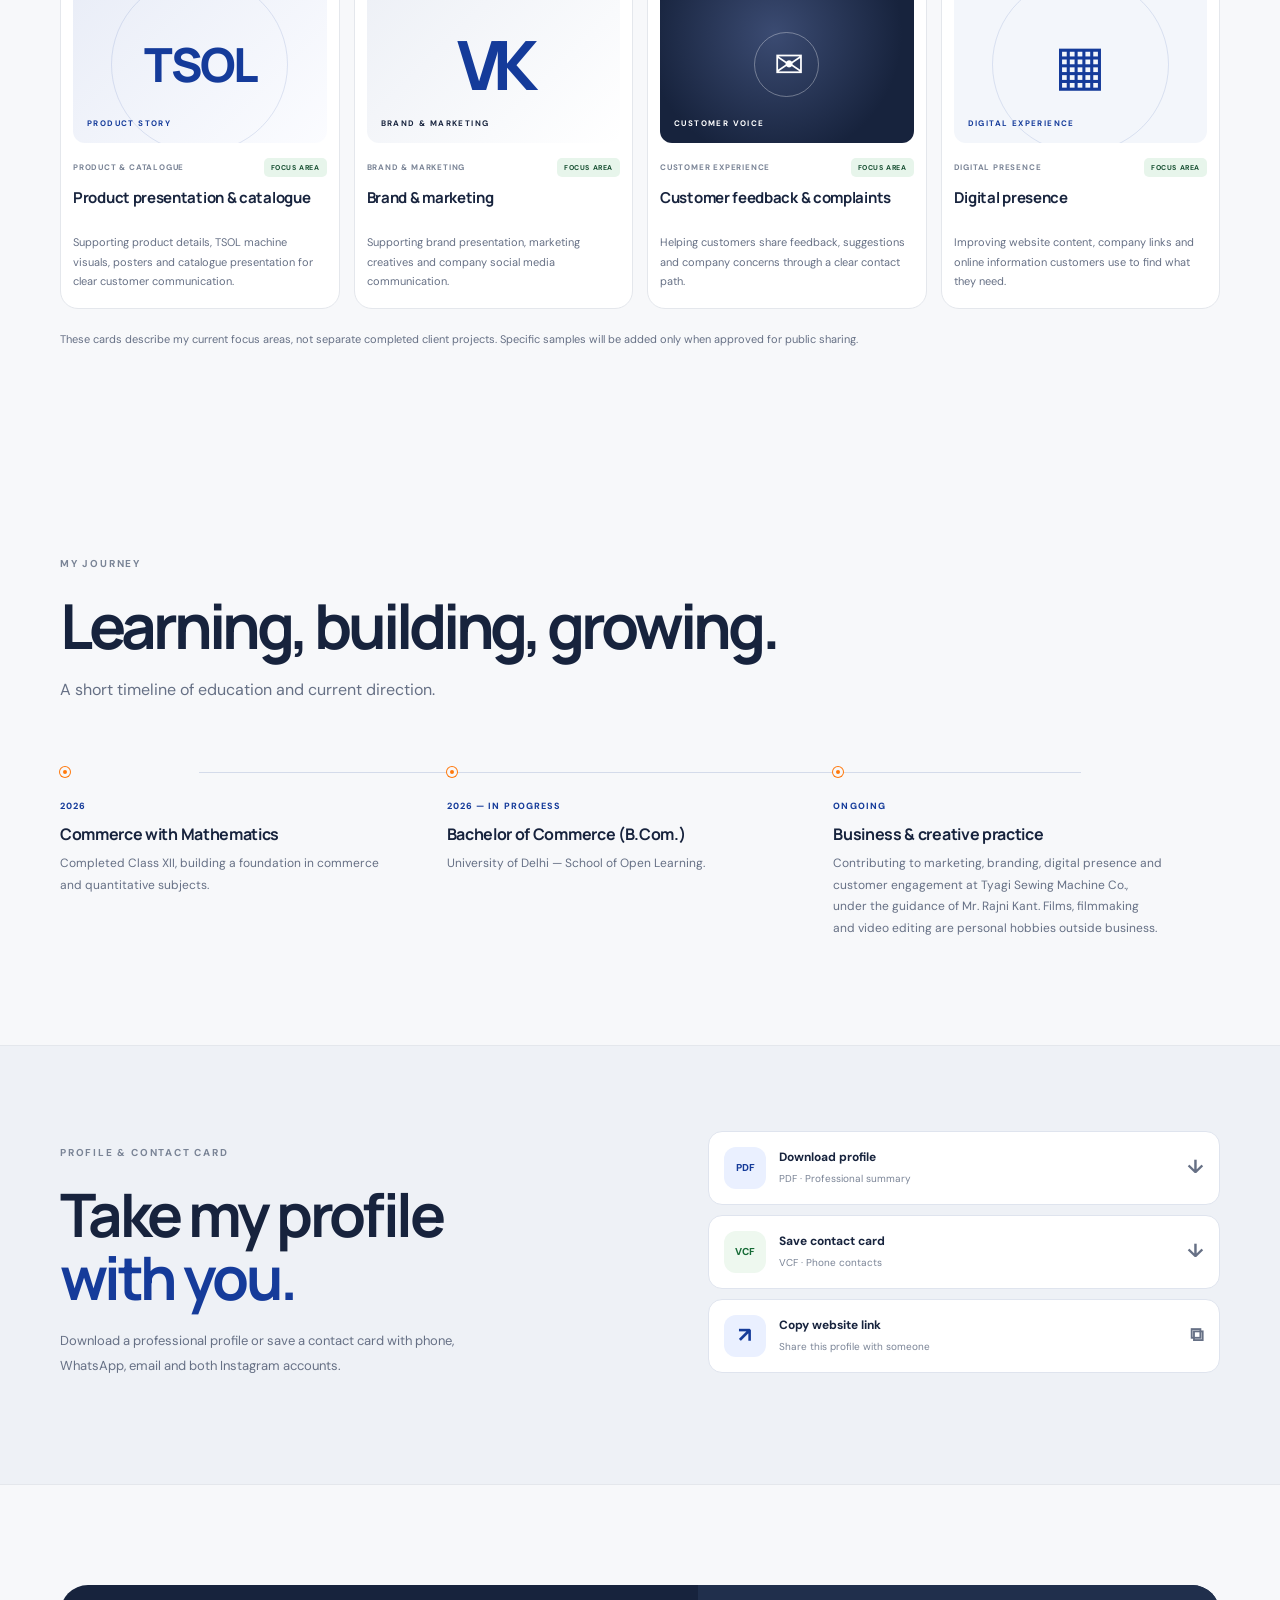
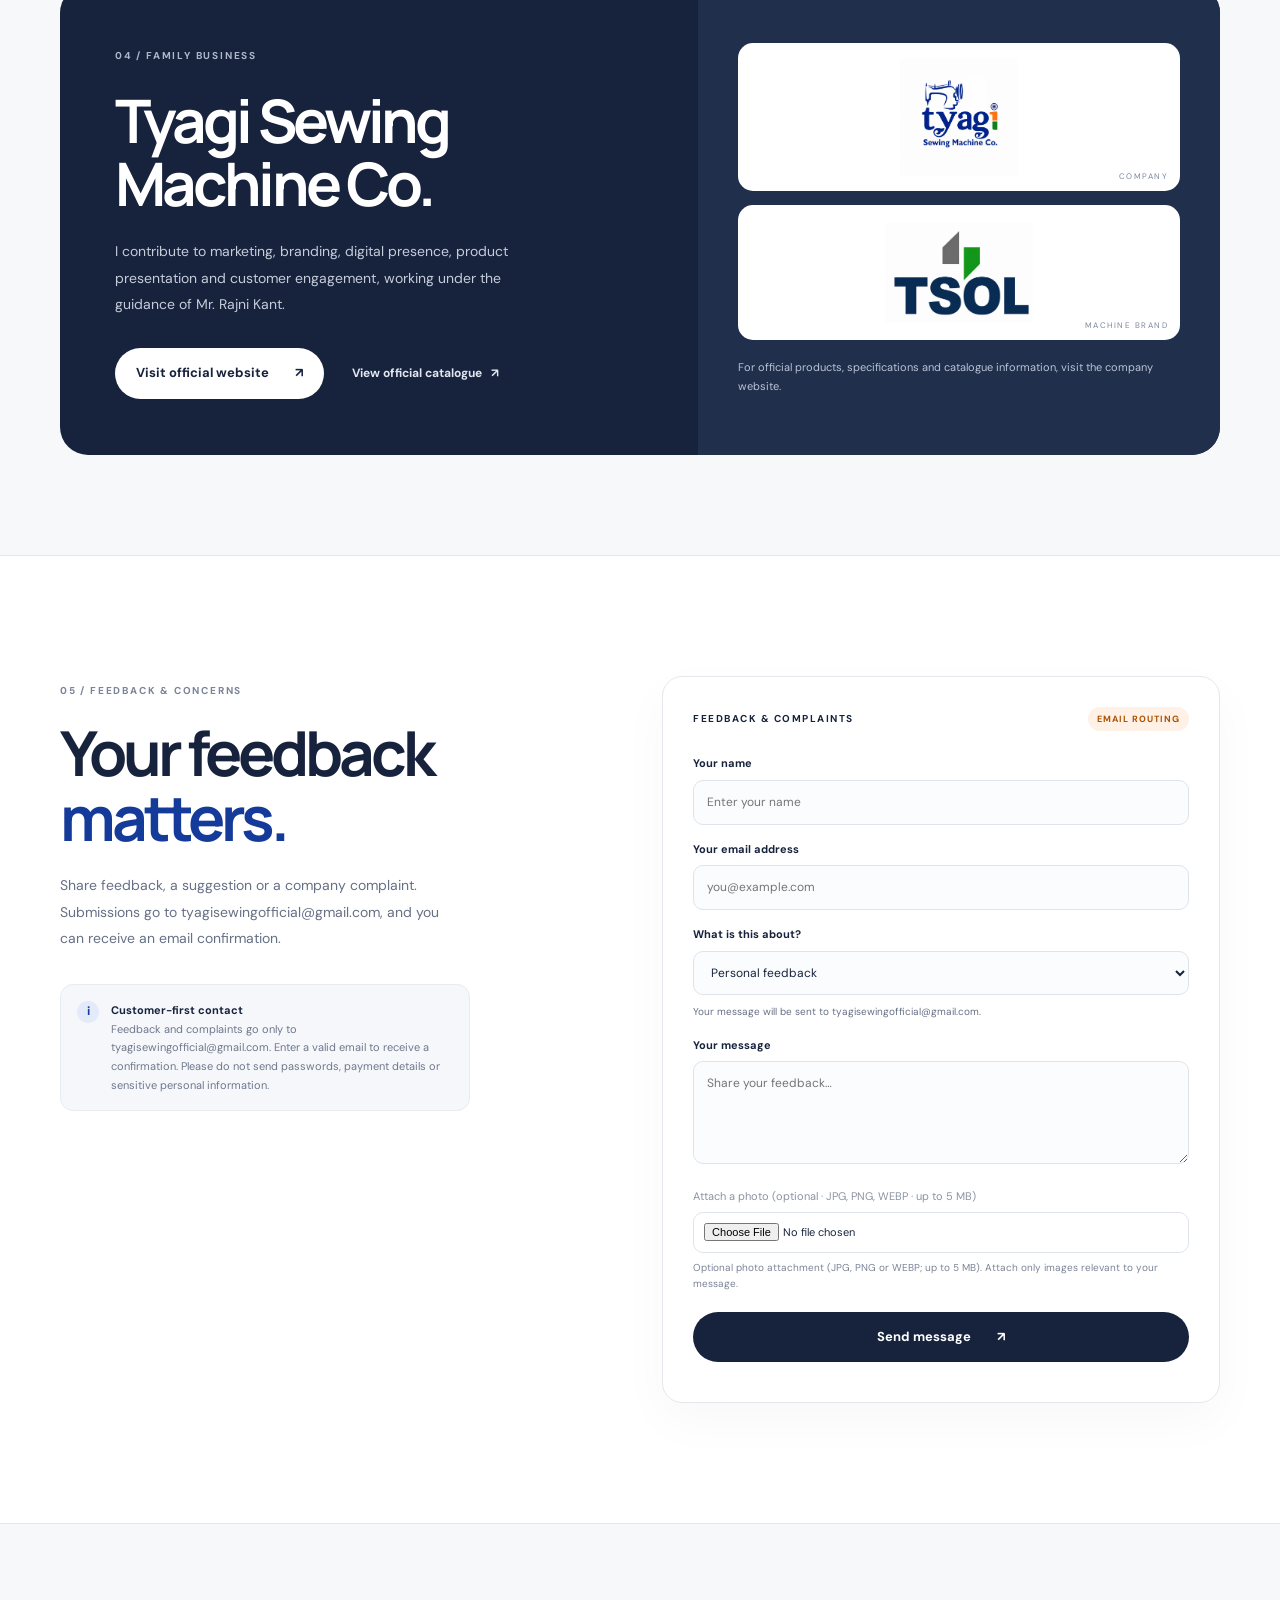
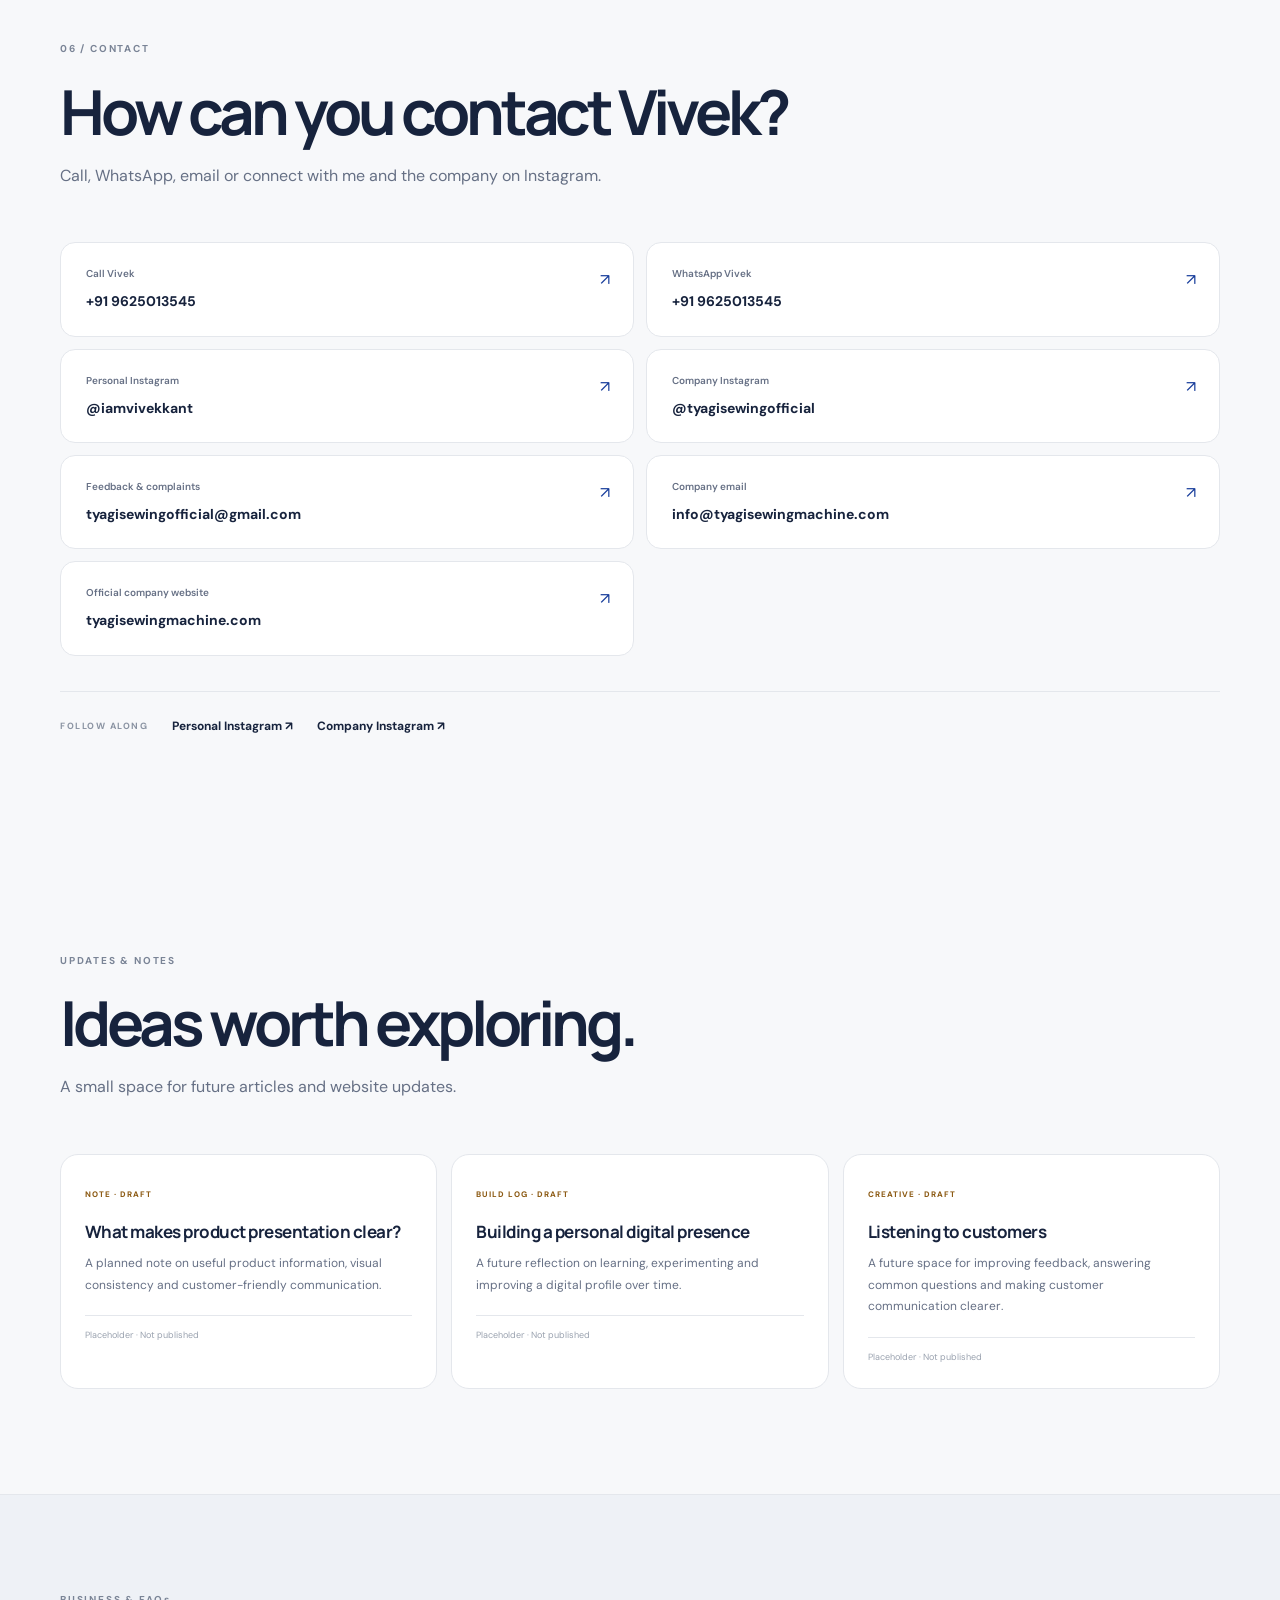
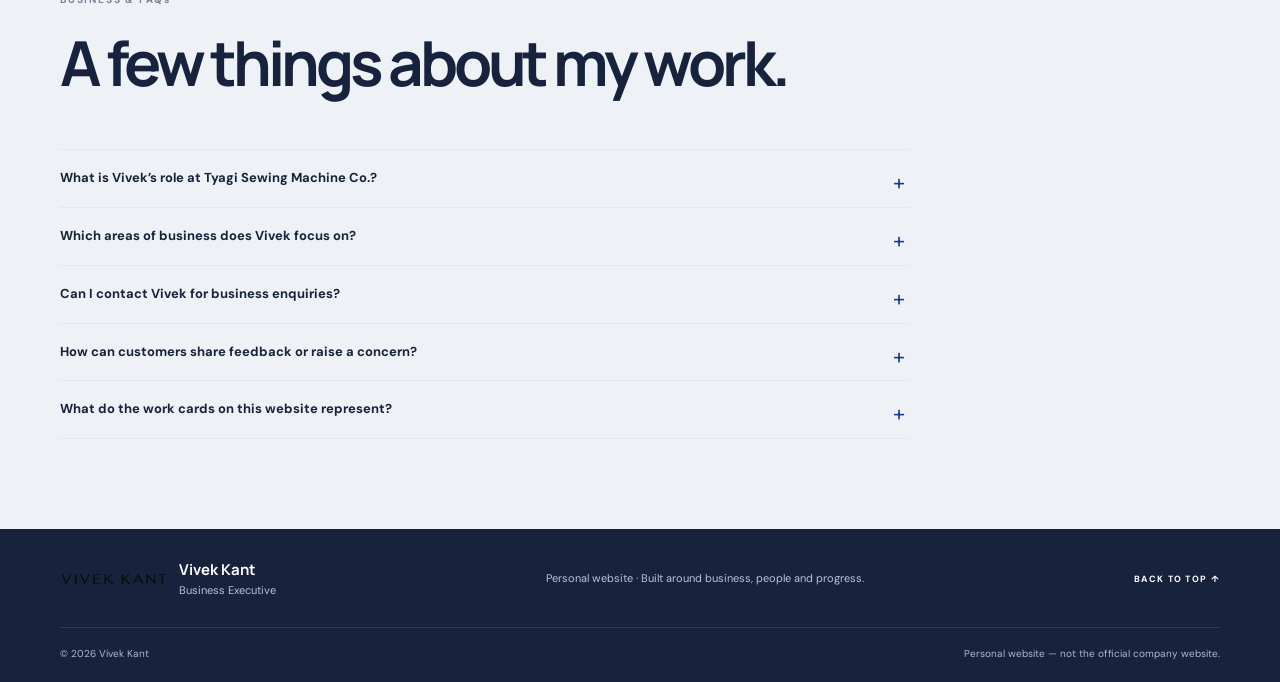
==== commit 399e05f1: "Add files via upload" ====
--- a/index.html
+++ b/index.html
@@ -8,7 +8,7 @@
   <meta property="og:description" content="Business, people and progress. Explore Vivek Kant’s profile, work and journey.">
   <meta name="description" content="The personal website of Vivek Kant — Business Executive, focused on business development, brand communication and digital presence.">
   <title>Vivek Kant — Business Executive</title>
-  <link rel="stylesheet" href="styles.css?v=2.2.0">
+  <link rel="stylesheet" href="styles.css?v=2.3.0">
 </head>
 <body>
   <div class="intro" id="intro" aria-label="Welcome intro">
@@ -45,7 +45,7 @@
         <div class="hero-actions"><a class="button button-dark" href="#about"><span data-i18n="getToKnow">Get to know me</span> <span>↓</span></a><a class="text-link" href="https://www.tyagisewingmachine.com/" target="_blank" rel="noopener"><span data-i18n="visitCompany">Visit company website</span> <span>↗</span></a></div>
         <div class="hero-note"><span class="note-rule"></span><span data-i18n="heroNote">Working with purpose, learning every day.</span></div>
       </div>
-      <div class="hero-art hero-art-profile reveal" aria-label="Vivek Kant personal brand portrait"><img class="hero-feature hero-portrait" src="assets/vivek-kant-hero-portrait.png?v=2.2.0" alt="Vivek Kant 2D illustrated portrait"><span class="hero-art-label">VIVEK KANT · PERSONAL PROFILE</span></div>
+      <div class="hero-art hero-art-profile reveal" aria-label="Vivek Kant personal brand portrait"><img class="hero-feature hero-portrait" src="assets/vivek-kant-hero-portrait.png" alt="Vivek Kant 2D illustrated portrait"><span class="hero-art-label">VIVEK KANT · PERSONAL PROFILE</span></div>
       <a href="#about" class="scroll-cue"><span></span> SCROLL TO EXPLORE</a>
     </section>
     <section class="intro-strip"><div class="section-wrap strip-inner"><span class="strip-label" data-i18n="myFocus">MY FOCUS</span><p data-i18n="focusStatement">Clear communication · Thoughtful branding · Stronger connections</p></div></section>
@@ -53,16 +53,16 @@
       <div class="section-heading reveal"><span class="section-index" data-i18n="aboutLabel">01 / ABOUT</span><h2><span class="heading-plain" data-i18n="aboutHeadingOne">Business-minded.</span><br><span data-i18n="aboutHeadingTwo">Always learning.</span></h2></div>
       <div class="about-grid"><div class="about-lead reveal"><p class="large-copy" data-i18n="aboutLead">I believe good business is built through trust, consistency and the way people experience a brand.</p><p data-i18n="aboutBody">My work centres on supporting the family business with a modern approach—bringing together product presentation, digital communication and customer relationships, while learning from the experience of the people who built it.</p></div><div class="principles reveal"><article><span>01</span><div><h3 data-i18n="principleOneTitle">People first</h3><p data-i18n="principleOneBody">Respectful communication and lasting customer relationships.</p></div></article><article><span>02</span><div><h3 data-i18n="principleTwoTitle">Brand with clarity</h3><p data-i18n="principleTwoBody">Presenting products and information in a clear, professional way.</p></div></article><article><span>03</span><div><h3 data-i18n="principleThreeTitle">Learn, improve, repeat</h3><p data-i18n="principleThreeBody">Exploring better ways to work, communicate and grow.</p></div></article></div></div>
     </section>
-    <section class="portrait-section section section-wrap" id="profile-image"><div class="portrait-card reveal"><div class="portrait-copy"><span class="section-index" data-i18n="personalProfileLabel">PERSONAL PROFILE</span><h2><span data-i18n="portraitHeadingOne">A little more</span><br><span data-i18n="portraitHeadingTwo">about me.</span></h2><p data-i18n="portraitBody">My work focuses on business, marketing and customer relationships. Outside work, films, filmmaking and video editing are personal hobbies.</p></div><div class="portrait-art"><img src="assets/vivek-kant-banner.png?v=2.2.0" alt="Vivek Kant illustrated personal portrait artwork"></div></div></section>
+    <section class="portrait-section section section-wrap" id="profile-image"><div class="portrait-card reveal"><div class="portrait-copy"><span class="section-index" data-i18n="personalProfileLabel">PERSONAL PROFILE</span><h2><span data-i18n="portraitHeadingOne">A little more</span><br><span data-i18n="portraitHeadingTwo">about me.</span></h2><p data-i18n="portraitBody">My work focuses on business, marketing and customer relationships. Outside work, films, filmmaking and video editing are personal hobbies.</p></div><div class="portrait-art"><img src="assets/vivek-kant-banner.png" alt="Vivek Kant illustrated personal portrait artwork"></div></div></section>
     <section class="work-section" id="work"><div class="section section-wrap"><div class="section-heading reveal"><span class="section-index" data-i18n="whatIDoLabel">02 / WHAT I DO</span><h2 data-i18n="whereContribute">Where I contribute.</h2><p class="heading-support" data-i18n="whatIDoSupport">A practical mix of business support and digital work.</p></div><div class="work-grid"><article class="work-card reveal"><div class="card-icon">↗</div><span class="card-number">01</span><h3 data-i18n="workTitleOne">Brand &amp; Marketing</h3><p data-i18n="workDescOne">Supporting brand presentation, product posters, social media content and a consistent visual identity.</p></article><article class="work-card reveal"><div class="card-icon">◎</div><span class="card-number">02</span><h3 data-i18n="workTitleTwo">Digital Presence</h3><p data-i18n="workDescTwo">Helping make company information, product communication and online touchpoints easier to explore.</p></article><article class="work-card reveal"><div class="card-icon">↔</div><span class="card-number">03</span><h3 data-i18n="workTitleThree">Customer Engagement</h3><p data-i18n="workDescThree">Supporting clear communication, customer feedback and business development initiatives.</p></article><article class="work-card reveal"><div class="card-icon">✳</div><span class="card-number">04</span><h3 data-i18n="workTitleFour">Creative Thinking</h3><p data-i18n="workDescFour">Bringing a thoughtful eye to design and presentation, while keeping the business objective in focus.</p></article></div></div></section>
     <section class="projects-section section section-wrap" id="projects">
       <div class="section-heading reveal"><span class="section-index" data-i18n="projectsLabel">03 / MY WORK &amp; BUSINESS INITIATIVES</span><h2 data-i18n="projectsHeading">My work &amp; business initiatives.</h2><p class="heading-support" data-i18n="projectsSupport">A practical overview of the areas I support at Tyagi Sewing Machine Co.—from product presentation and marketing to customer communication and digital presence.</p></div>
       <div class="project-toolbar reveal" role="group" aria-label="Filter projects"><button class="filter-chip active" data-filter="all" data-i18n="filterAll">All</button><button class="filter-chip" data-filter="business" data-i18n="filterBusiness">Product &amp; Catalogue</button><button class="filter-chip" data-filter="design" data-i18n="filterDesign">Brand &amp; Marketing</button><button class="filter-chip" data-filter="customer" data-i18n="filterCustomer">Customer Voice</button><button class="filter-chip" data-filter="digital" data-i18n="filterDigital">Digital Presence</button></div>
       <div class="projects-grid" id="projectsGrid">
-        <article class="project-card reveal" data-category="business"><div class="project-art project-art-blue"><span>TSOL</span><small>PRODUCT STORY</small></div><div class="project-meta"><span>PRODUCT &amp; CATALOGUE</span><span class="focus-tag" data-i18n="focusArea">FOCUS AREA</span></div><h3 data-i18n="projectProductTitle">Product presentation &amp; catalogue</h3><p data-i18n="projectProductBody">Supporting product details, TSOL machine visuals, posters and catalogue presentation for clear customer communication.</p></article>
-        <article class="project-card reveal" data-category="design"><div class="project-art project-art-light"><span class="project-monogram">VK</span><small>BRAND &amp; MARKETING</small></div><div class="project-meta"><span>BRAND &amp; MARKETING</span><span class="focus-tag" data-i18n="focusArea">FOCUS AREA</span></div><h3 data-i18n="projectDesignTitle">Brand &amp; marketing</h3><p data-i18n="projectDesignBody">Supporting brand presentation, marketing creatives and company social media communication.</p></article>
-        <article class="project-card reveal" data-category="customer"><div class="project-art project-art-night"><span class="play-mark" aria-hidden="true">✉</span><small>CUSTOMER VOICE</small></div><div class="project-meta"><span>CUSTOMER EXPERIENCE</span><span class="focus-tag" data-i18n="focusArea">FOCUS AREA</span></div><h3 data-i18n="projectCustomerTitle">Customer feedback &amp; complaints</h3><p data-i18n="projectCustomerBody">Helping customers share feedback, suggestions and company concerns through a clear contact path.</p></article>
-        <article class="project-card reveal" data-category="digital"><div class="project-art project-art-grid"><span class="window-mark">▦</span><small>DIGITAL EXPERIENCE</small></div><div class="project-meta"><span>DIGITAL PRESENCE</span><span class="focus-tag" data-i18n="focusArea">FOCUS AREA</span></div><h3 data-i18n="projectDigitalTitle">Digital presence</h3><p data-i18n="projectDigitalBody">Improving website content, company links and online information customers use to find what they need.</p></article>
+        <article class="project-card reveal" data-category="business"><div class="project-art project-art-blue"><img class="project-card-image" alt="" hidden><span>TSOL</span><small>PRODUCT STORY</small></div><div class="project-meta"><span>PRODUCT &amp; CATALOGUE</span><span class="focus-tag" data-i18n="focusArea">FOCUS AREA</span></div><h3 data-i18n="projectProductTitle">Product presentation &amp; catalogue</h3><p data-i18n="projectProductBody">Supporting product details, TSOL machine visuals, posters and catalogue presentation for clear customer communication.</p></article>
+        <article class="project-card reveal" data-category="design"><div class="project-art project-art-light"><img class="project-card-image" alt="" hidden><span class="project-monogram">VK</span><small>BRAND &amp; MARKETING</small></div><div class="project-meta"><span>BRAND &amp; MARKETING</span><span class="focus-tag" data-i18n="focusArea">FOCUS AREA</span></div><h3 data-i18n="projectDesignTitle">Brand &amp; marketing</h3><p data-i18n="projectDesignBody">Supporting brand presentation, marketing creatives and company social media communication.</p></article>
+        <article class="project-card reveal" data-category="customer"><div class="project-art project-art-night"><img class="project-card-image" alt="" hidden><span class="play-mark" aria-hidden="true">✉</span><small>CUSTOMER VOICE</small></div><div class="project-meta"><span>CUSTOMER EXPERIENCE</span><span class="focus-tag" data-i18n="focusArea">FOCUS AREA</span></div><h3 data-i18n="projectCustomerTitle">Customer feedback &amp; complaints</h3><p data-i18n="projectCustomerBody">Helping customers share feedback, suggestions and company concerns through a clear contact path.</p></article>
+        <article class="project-card reveal" data-category="digital"><div class="project-art project-art-grid"><img class="project-card-image" alt="" hidden><span class="window-mark">▦</span><small>DIGITAL EXPERIENCE</small></div><div class="project-meta"><span>DIGITAL PRESENCE</span><span class="focus-tag" data-i18n="focusArea">FOCUS AREA</span></div><h3 data-i18n="projectDigitalTitle">Digital presence</h3><p data-i18n="projectDigitalBody">Improving website content, company links and online information customers use to find what they need.</p></article>
       </div>
       <p class="project-note" data-i18n="projectNote">These cards describe my current focus areas, not separate completed client projects. Specific samples will be added only when approved for public sharing.</p>
     </section>
@@ -80,10 +80,10 @@
           <input type="text" name="_honey" tabindex="-1" autocomplete="off" aria-hidden="true" style="display:none"><div class="form-top"><span data-i18n="feedbackFormTitle">FEEDBACK &amp; COMPLAINTS</span><span class="demo-pill" data-i18n="emailRoutingLabel">EMAIL ROUTING</span></div><label for="name" data-i18n="yourName">Your name</label><input id="name" name="name" placeholder="Enter your name" autocomplete="name" required><label for="email" data-i18n="emailAddress">Your email address</label><input id="email" name="email" type="email" placeholder="you@example.com" autocomplete="email" required><label for="topic" data-i18n="topicLabel">What is this about?</label><select id="topic" name="topic"><option value="personal" data-i18n="personalFeedbackOption">Personal feedback</option><option value="company" data-i18n="companyComplaintOption">Company complaint</option><option value="website" data-i18n="websiteExperienceOption">Website experience</option><option value="general" data-i18n="generalEnquiryOption">General enquiry</option><option value="other" data-i18n="otherOption">Other</option></select><p class="category-hint" id="categoryHint" role="status">All feedback and complaints go to tyagisewingofficial@gmail.com.</p><label for="message" data-i18n="yourMessage">Your message</label><textarea id="message" name="message" rows="4" placeholder="Share your feedback…" required></textarea><label for="photoAttachment"><span data-i18n="attachPhoto">Attach a photo</span> <span data-i18n="attachmentLimits">(optional · JPG, PNG, WEBP · up to 5 MB)</span></label><input id="photoAttachment" name="photoAttachment" type="file" accept="image/jpeg,image/png,image/webp"><p class="upload-help" data-i18n="uploadHelp">Optional photo attachment (JPG, PNG or WEBP; up to 5 MB). Attach only images relevant to your message.</p><div class="attachment-preview" id="attachmentPreview" hidden><img id="attachmentPreviewImage" alt="Selected photo preview"><span id="attachmentFileName"></span><button type="button" id="removeAttachment" class="remove-attachment">Remove photo</button></div><button class="button button-dark submit-button" type="submit"><span data-i18n="submitMessage">Send message</span> <span>↗</span></button><p class="form-result" id="formResult" role="status" aria-live="polite"></p></form></div></section>
     <section class="contact-section section section-wrap" id="contact"><div class="section-heading reveal"><span class="section-index" data-i18n="contactLabel">06 / CONTACT</span><h2 data-i18n="letsConnect">How can you contact Vivek?</h2><p class="heading-support" data-i18n="contactSupport">Call, WhatsApp, email or connect with me and the company on Instagram.</p></div><div class="contact-grid reveal"><a class="contact-card" href="tel:+919625013545"><span data-i18n="phoneContact">Call Vivek</span><strong>+91 9625013545</strong><span class="contact-arrow">↗</span></a><a class="contact-card" href="https://wa.me/919625013545" target="_blank" rel="noopener"><span data-i18n="whatsappContact">WhatsApp Vivek</span><strong>+91 9625013545</strong><span class="contact-arrow">↗</span></a><a class="contact-card" href="https://www.instagram.com/iamvivekkant/" target="_blank" rel="noopener"><span data-i18n="personalInstagram">Personal Instagram</span><strong>@iamvivekkant</strong><span class="contact-arrow">↗</span></a><a class="contact-card" href="https://www.instagram.com/tyagisewingofficial/" target="_blank" rel="noopener"><span data-i18n="companyInstagram">Company Instagram</span><strong>@tyagisewingofficial</strong><span class="contact-arrow">↗</span></a><a class="contact-card" href="mailto:tyagisewingofficial@gmail.com"><span data-i18n="feedbackEmailContact">Feedback &amp; complaints</span><strong>tyagisewingofficial@gmail.com</strong><span class="contact-arrow">↗</span></a><a class="contact-card" href="mailto:info@tyagisewingmachine.com"><span data-i18n="companyEmailContact">Company email</span><strong>info@tyagisewingmachine.com</strong><span class="contact-arrow">↗</span></a><a class="contact-card" href="https://www.tyagisewingmachine.com/" target="_blank" rel="noopener"><span data-i18n="officialCompanySite">Official company website</span><strong>tyagisewingmachine.com</strong><span class="contact-arrow">↗</span></a></div><div class="social-row reveal"><span data-i18n="socialFollow">FOLLOW ALONG</span><a href="https://www.instagram.com/iamvivekkant/" target="_blank" rel="noopener">Personal Instagram ↗</a><a href="https://www.instagram.com/tyagisewingofficial/" target="_blank" rel="noopener">Company Instagram ↗</a></div></section>
     <section class="updates-section section section-wrap" id="updates"><div class="section-heading reveal"><span class="section-index" data-i18n="updatesLabel">UPDATES &amp; NOTES</span><h2 data-i18n="updatesHeading">Ideas worth exploring.</h2><p class="heading-support" data-i18n="updatesSupport">A small space for future articles and website updates.</p></div><div class="updates-grid"><article class="update-card reveal"><span>NOTE · DRAFT</span><h3 data-i18n="updateProductTitle">What makes product presentation clear?</h3><p data-i18n="updateProductBody">A planned note on useful product information, visual consistency and customer-friendly communication.</p><small data-i18n="notPublished">Placeholder · Not published</small></article><article class="update-card reveal"><span>BUILD LOG · DRAFT</span><h3 data-i18n="updatePresenceTitle">Building a personal digital presence</h3><p data-i18n="updatePresenceBody">A future reflection on learning, experimenting and improving a digital profile over time.</p><small data-i18n="notPublished">Placeholder · Not published</small></article><article class="update-card reveal"><span>CREATIVE · DRAFT</span><h3 data-i18n="updateCreativeTitle">Listening to customers</h3><p data-i18n="updateCreativeBody">A future space for improving how customers share feedback and get clear responses.</p><small data-i18n="notPublished">Placeholder · Not published</small></article></div></section>
-    <section class="faq-section" id="help"><div class="section section-wrap"><div class="section-heading reveal"><span class="section-index" data-i18n="helpLabel">HELP &amp; FAQ</span><h2 data-i18n="helpHeading">A few useful answers.</h2></div><div class="faq-list reveal"><details><summary data-i18n="faqOfficialQ">Is this the official Tyagi Sewing Machine Co. website?</summary><p data-i18n="faqOfficialA">No. This is Vivek Kant’s personal profile website. The official company website and catalogue are linked separately.</p></details><details><summary data-i18n="faqFormQ">Does the feedback form send messages?</summary><p data-i18n="faqFormA">The form routes feedback and complaints to tyagisewingofficial@gmail.com through a free external form-processing service. The site owner must activate the email endpoint once before public use; customers see a website confirmation and receive an email autoresponse.</p></details><details><summary data-i18n="faqProjectsQ">Are the projects shown here real client projects?</summary><p data-i18n="faqProjectsA">The project cards are marked placeholders until real, approved samples are added. They are not claims of completed client work.</p></details><details><summary data-i18n="faqFreeQ">Does this website require paid hosting?</summary><p data-i18n="faqFreeA">The package is designed for free static hosting such as GitHub Pages and uses no paid libraries or backend. Usage limits and platform policies may change.</p></details><details><summary data-i18n="faqContactQ">How can I contact Vivek?</summary><p data-i18n="faqContactA">Call or WhatsApp +91 9625013545, email tyagisewingofficial@gmail.com or info@tyagisewingmachine.com, or use either Instagram account.</p></details></div></div></section>
+    <section class="faq-section" id="help"><div class="section section-wrap"><div class="section-heading reveal"><span class="section-index" data-i18n="helpLabel">BUSINESS &amp; FAQs</span><h2 data-i18n="helpHeading">A few things about my work.</h2></div><div class="faq-list reveal" id="faqList"><details><summary data-i18n="faqRoleQ">What is Vivek’s role at Tyagi Sewing Machine Co.?</summary><p data-i18n="faqRoleA">I work as a Business Executive, contributing to business communication, product presentation, customer engagement and digital presence. Key business decisions remain under the guidance and approval of Mr. Rajni Kant.</p></details><details><summary data-i18n="faqFocusQ">Which areas of business does Vivek focus on?</summary><p data-i18n="faqFocusA">My focus areas include product and catalogue presentation, branding and marketing, customer relations, and the company’s digital presence.</p></details><details><summary data-i18n="faqEnquiriesQ">Can I contact Vivek for business enquiries?</summary><p data-i18n="faqEnquiriesA">Yes. Call or WhatsApp +91 96250 13545, or email tyagisewingofficial@gmail.com. For official company information and the product catalogue, visit tyagisewingmachine.com.</p></details><details><summary data-i18n="faqFeedbackQ">How can customers share feedback or raise a concern?</summary><p data-i18n="faqFeedbackA">Use the Feedback &amp; Concerns form on this website and provide a valid email address. For important follow-up, customers can also email tyagisewingofficial@gmail.com directly. Please do not include passwords, payment details or other sensitive information.</p></details><details><summary data-i18n="faqWorkQ">What do the work cards on this website represent?</summary><p data-i18n="faqWorkA">They describe the business areas I contribute to: product and catalogue presentation, brand and marketing, customer voice, and digital presence. They are not all claims of completed client projects; samples are shared only when approved for public use.</p></details></div></div></section>
   </main>
   <footer><div class="section-wrap footer-inner"><a class="wordmark footer-mark" href="#home"><span class="brand-icon personal-wordmark"><img src="assets/vivek-kant-header-wordmark.png?v=2.2.0" alt="Vivek Kant logo"></span><span><strong>Vivek Kant</strong><small>Business Executive</small></span></a><p>Personal website · Built around business, people and progress.</p><a href="#home" class="back-top" data-i18n="backToTop">BACK TO TOP ↑</a></div><div class="section-wrap footer-bottom"><span>© <span id="year"></span> Vivek Kant</span><span>Personal website — not the official company website.</span></div></footer>
   <div class="quick-menu-wrap" id="quickMenuWrap"><button id="quickMenuToggle" class="quick-menu-toggle" aria-expanded="false" aria-label="Open quick menu" title="Quick menu">＋</button><div class="quick-menu-panel" id="quickMenuPanel" hidden><span data-i18n="quickMenuTitle">QUICK LINKS</span><a href="#about" data-i18n="quickAbout">About</a><a href="#projects" data-i18n="quickProjects">Projects</a><a href="#journey" data-i18n="quickJourney">My journey</a><a href="#profile-download" data-i18n="quickProfile">Profile &amp; contact card</a><a href="#feedback" data-i18n="quickFeedback">Feedback</a><a href="#contact" data-i18n="quickConnect">Connect</a></div></div>
   <button class="scroll-top" id="scrollTop" aria-label="Scroll to top" title="Back to top">↑</button>
-  <script src="script.js?v=2.2.0"></script>
+  <script src="script.js?v=2.3.0"></script>
 </body></html>
--- a/styles.css
+++ b/styles.css
@@ -181,3 +181,9 @@
   .project-meta{gap:5px}
   .focus-tag{font-size:6px;letter-spacing:.3px;padding:4px 5px}
 }
+
+
+/* v2.3 editable project-card artwork (hidden unless selected in Content Editor) */
+.project-art .project-card-image{position:absolute;inset:0;width:100%;height:100%;object-fit:cover;z-index:2;border-radius:inherit}
+.project-art.has-custom-image>*:not(.project-card-image){display:none!important}
+.project-art.has-custom-image{background:#f3f6fb}
